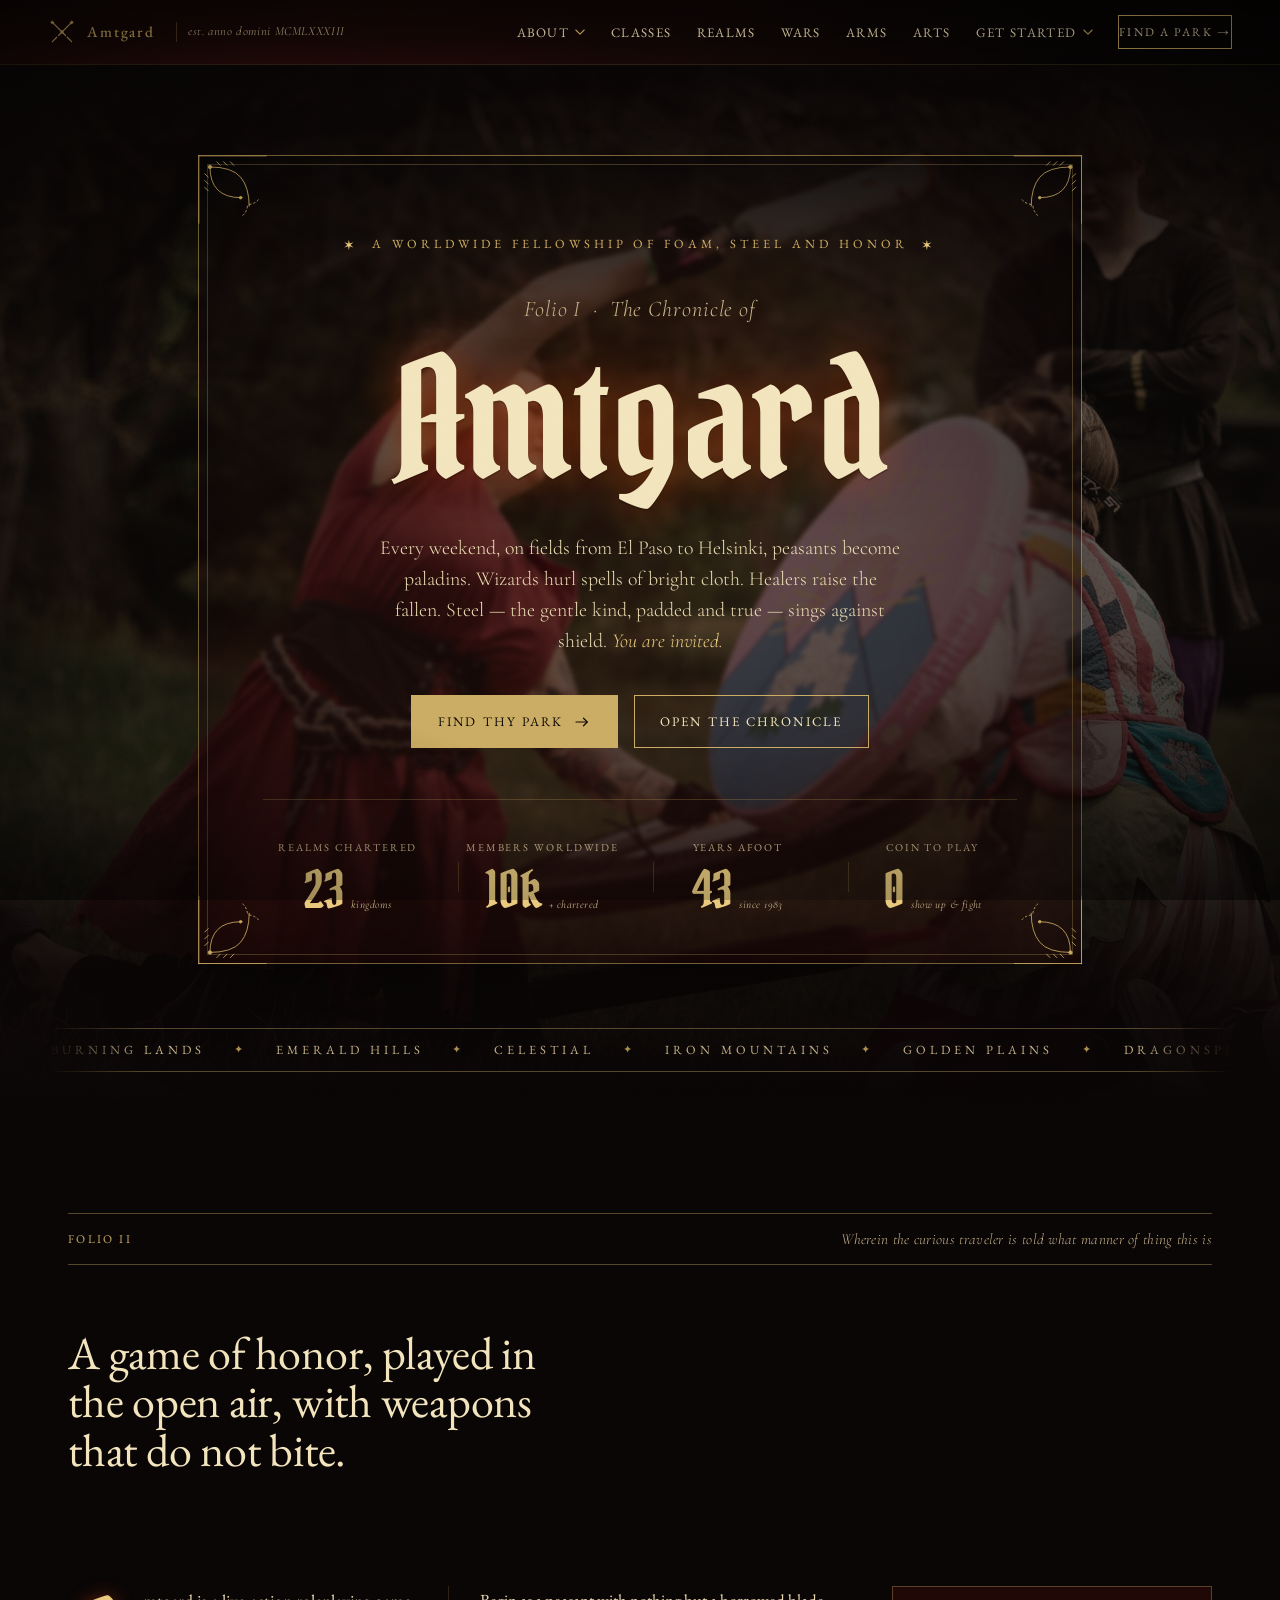
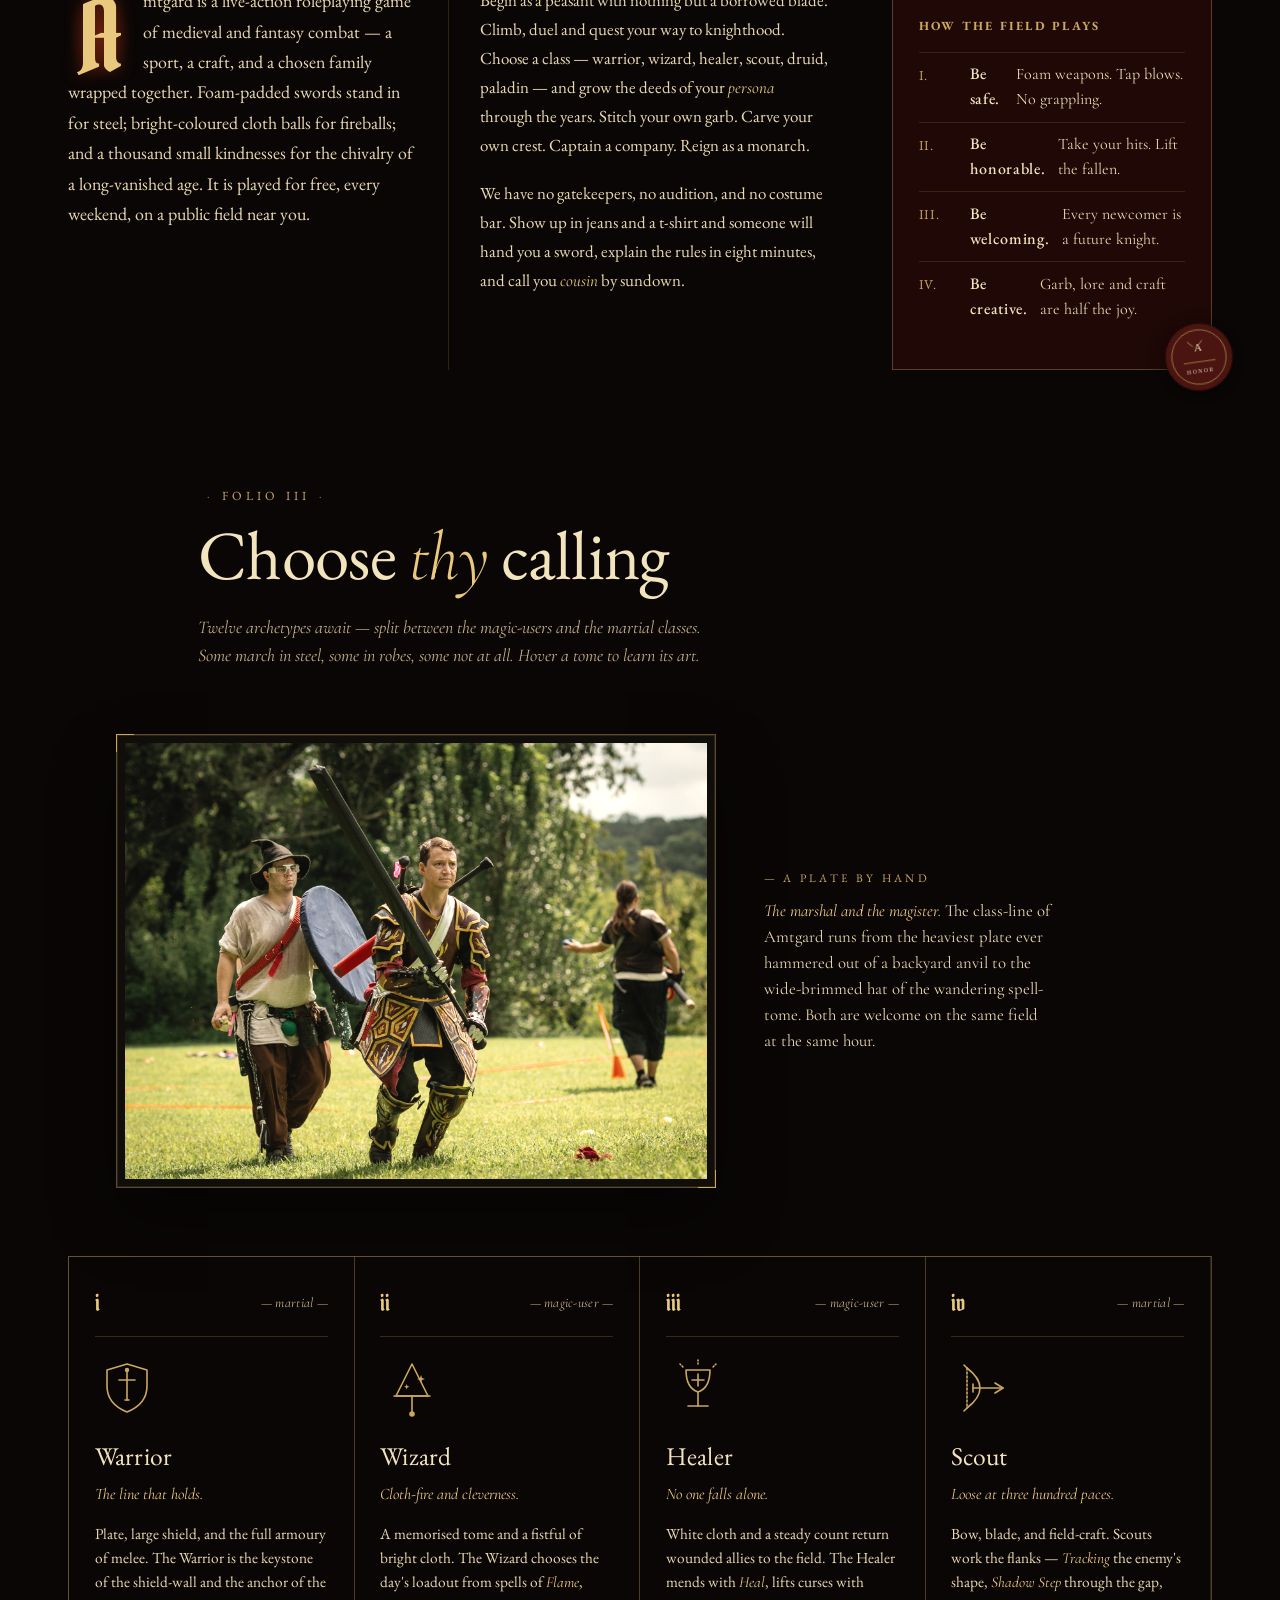
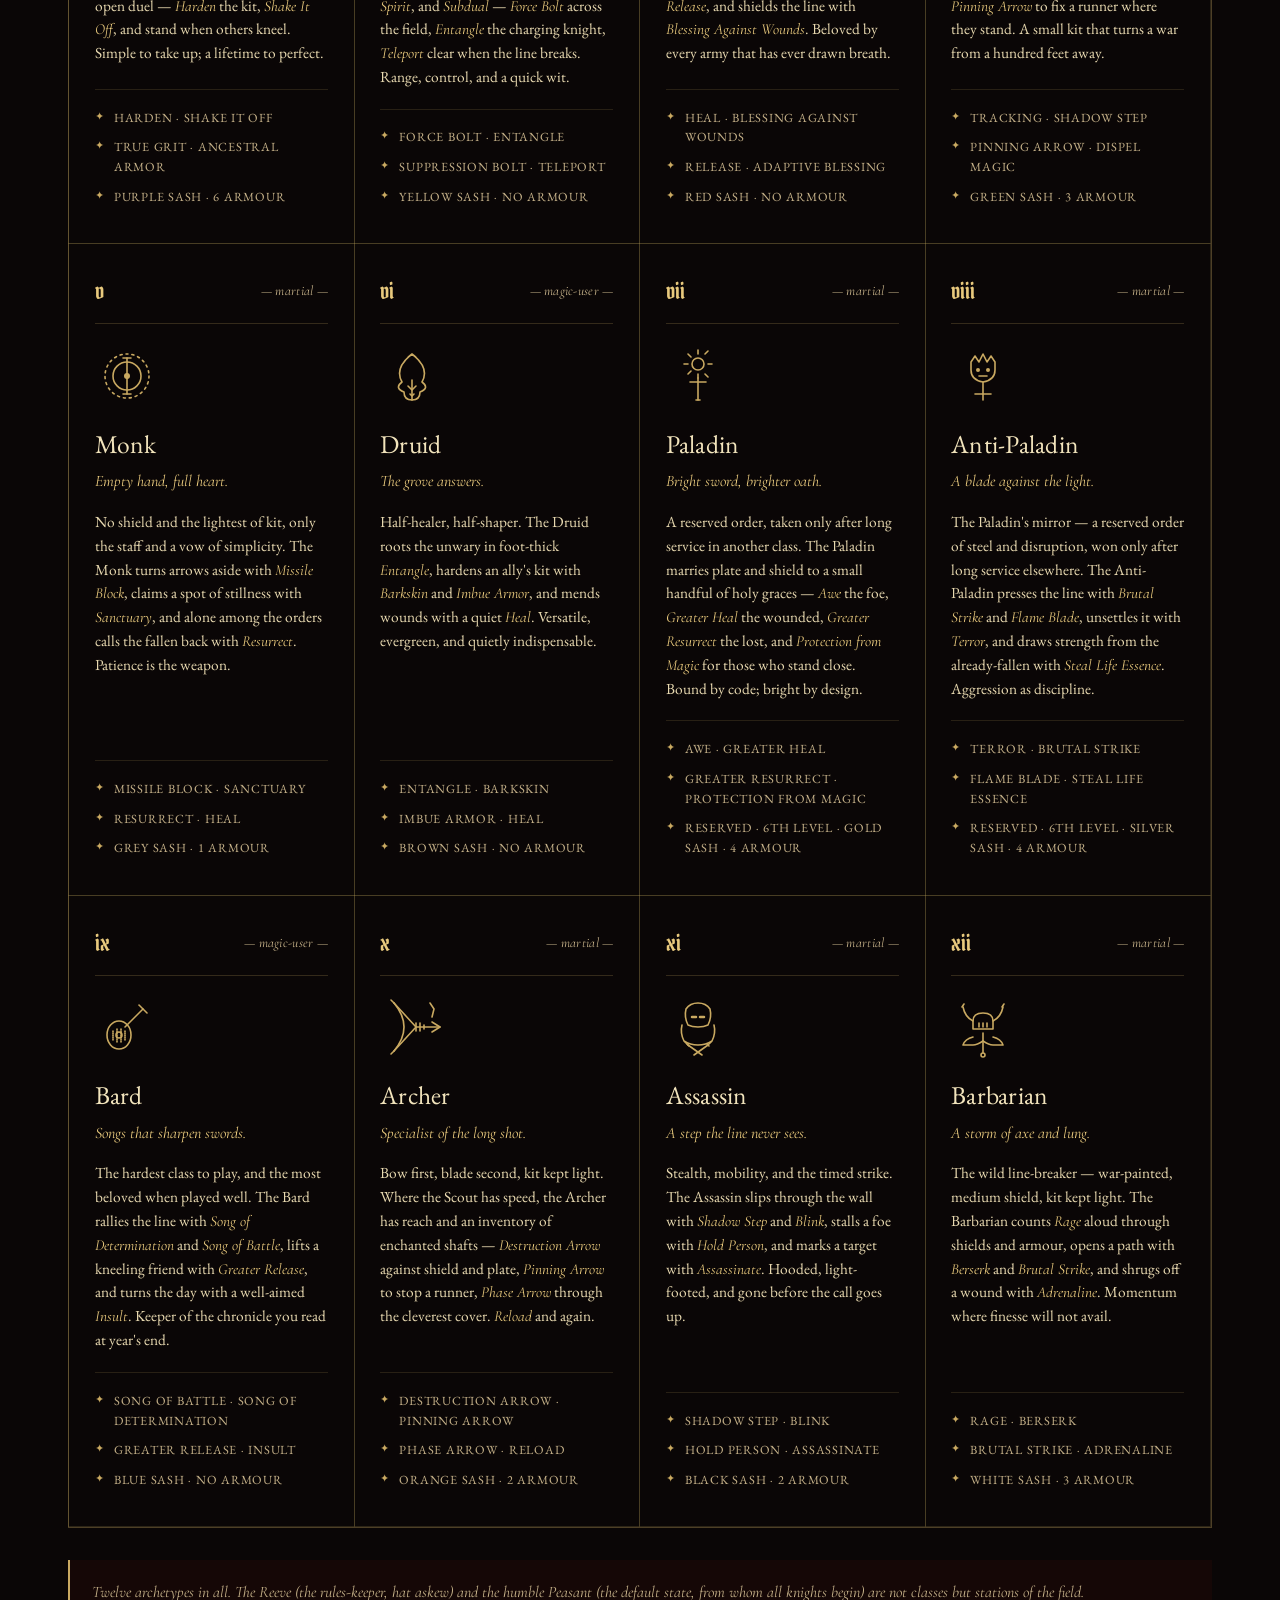
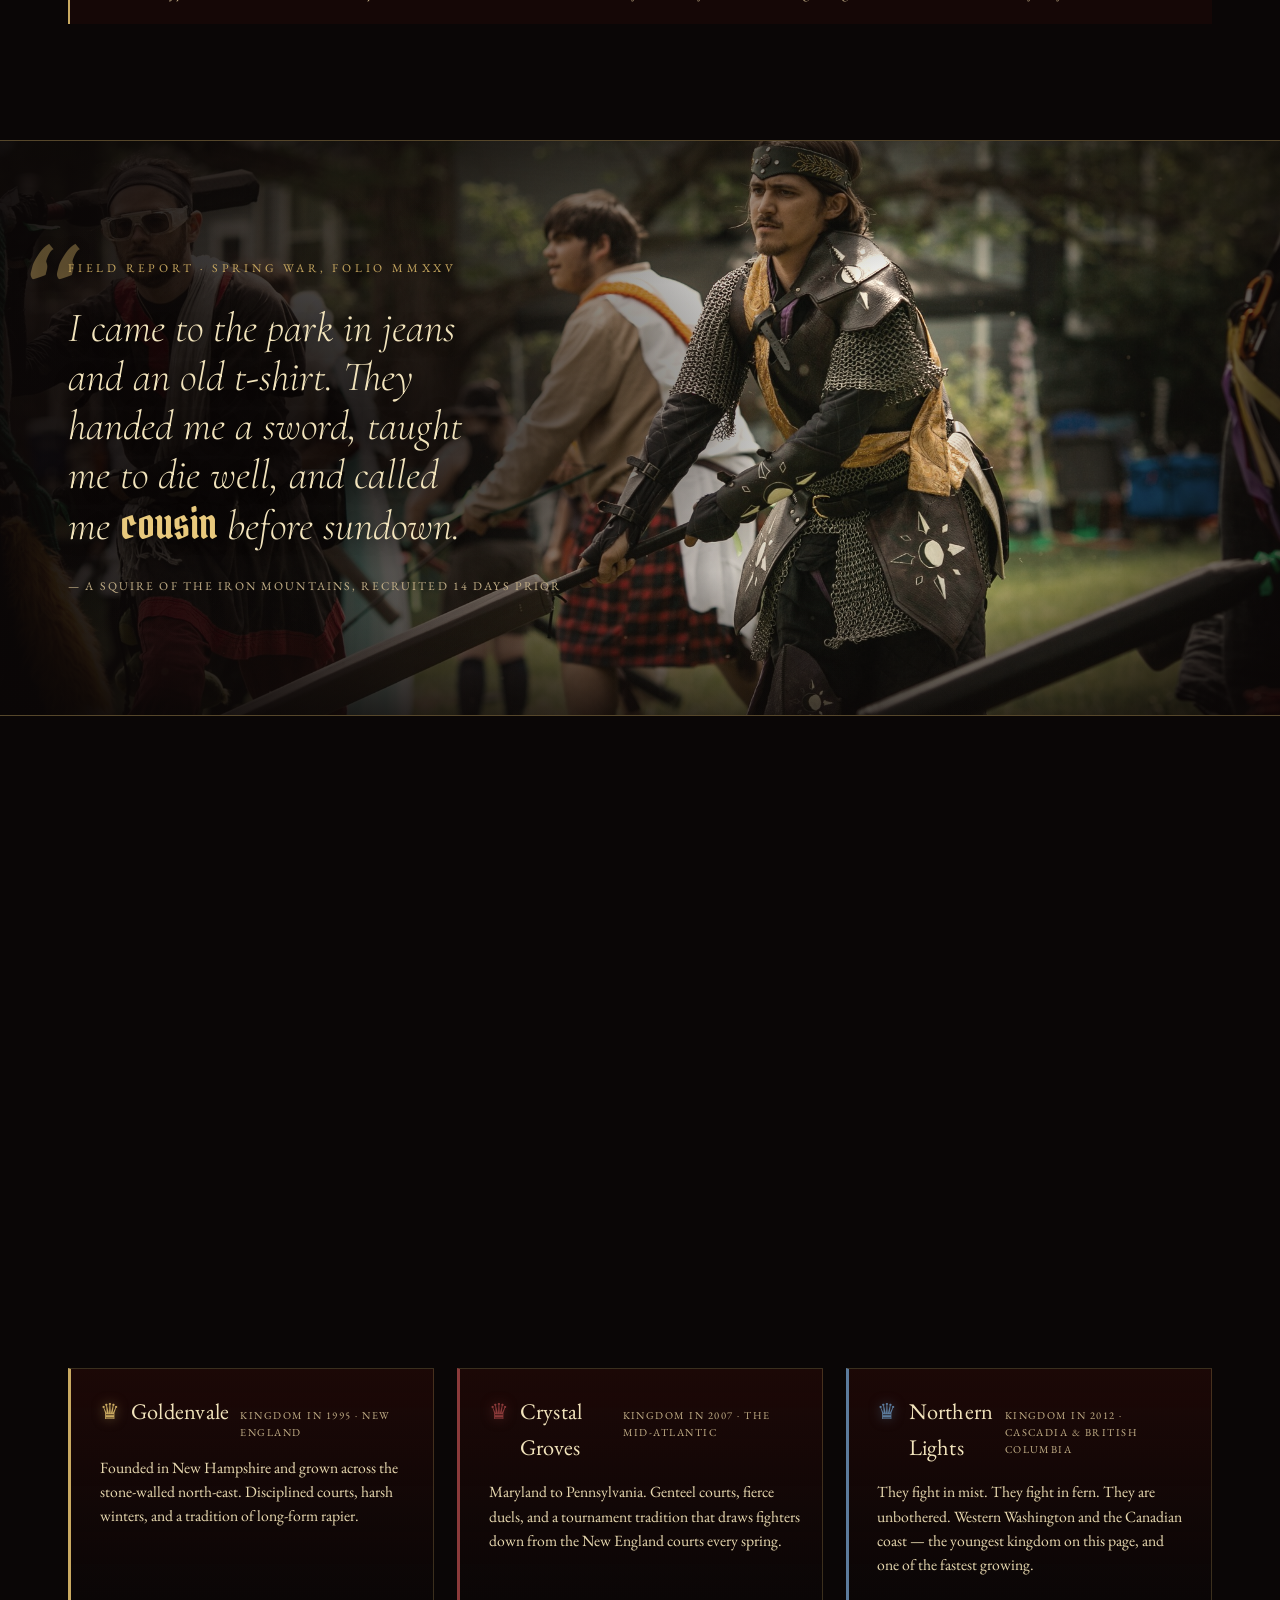
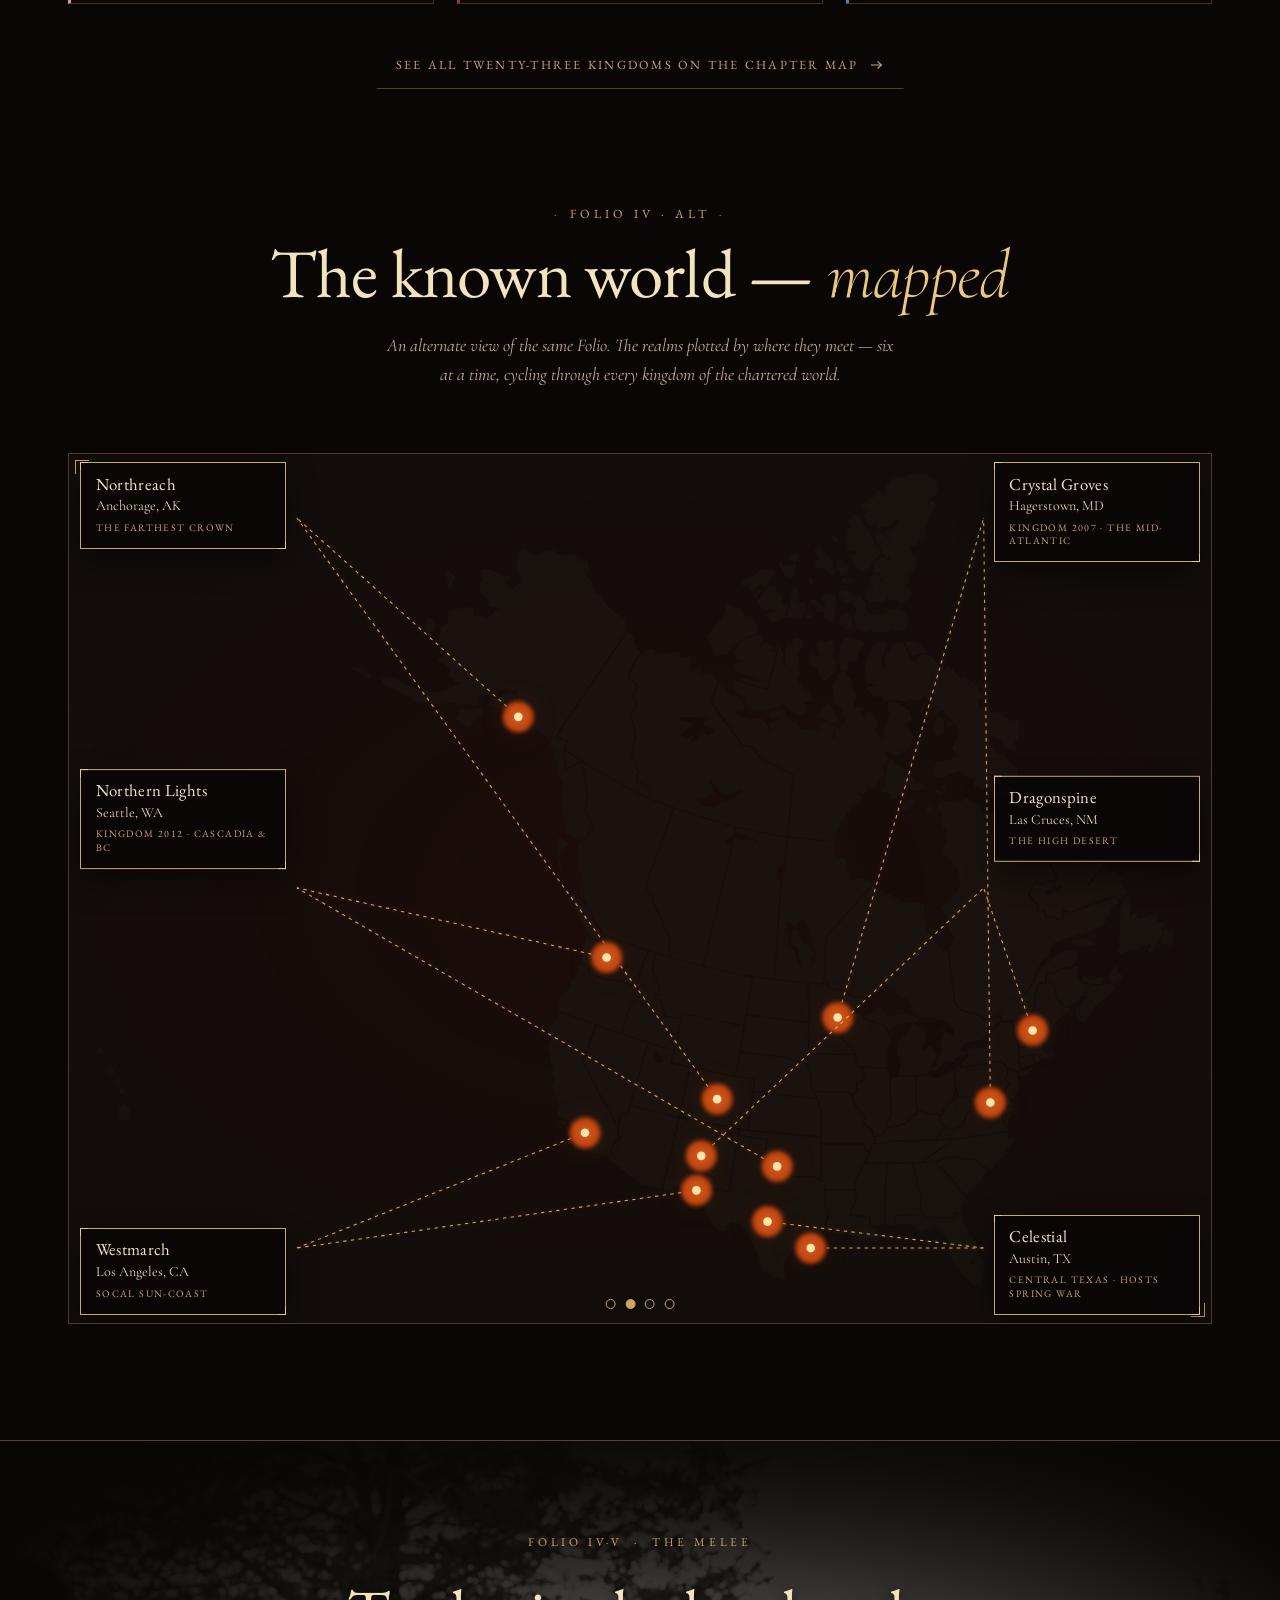
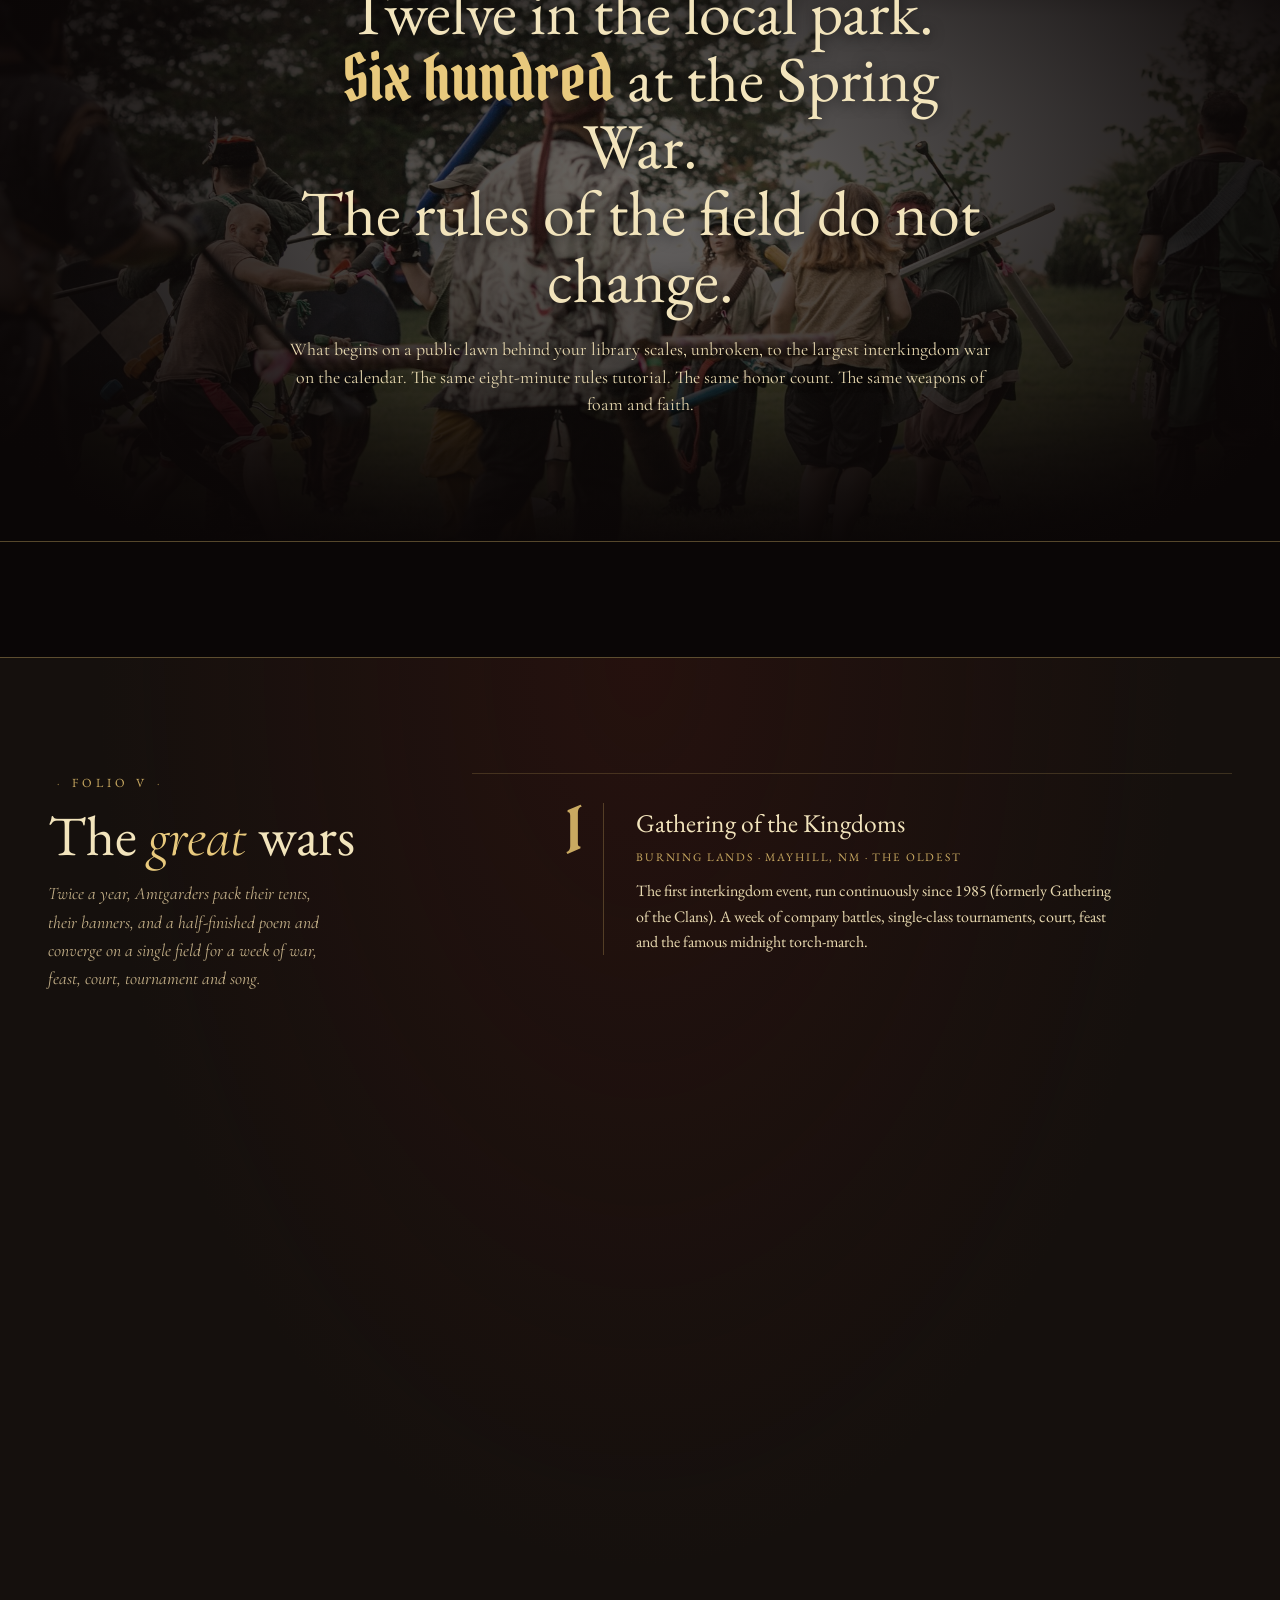
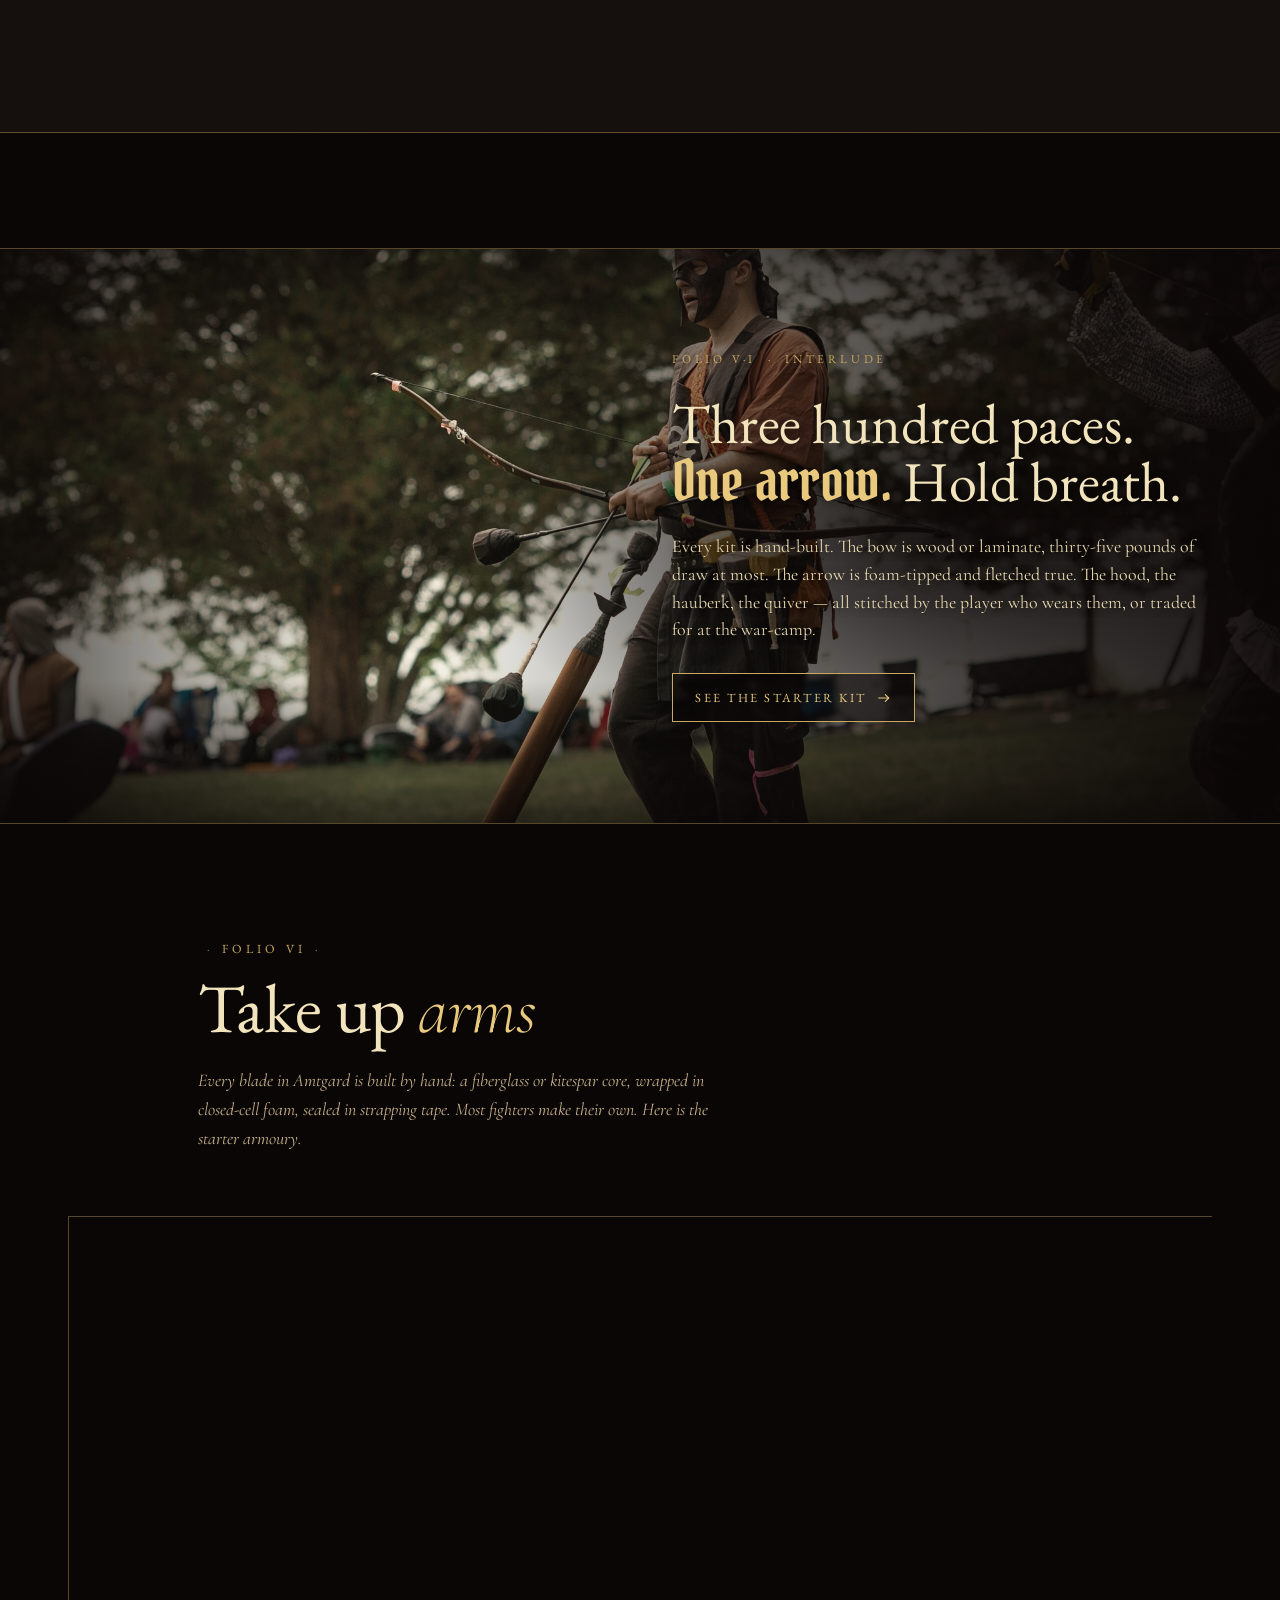
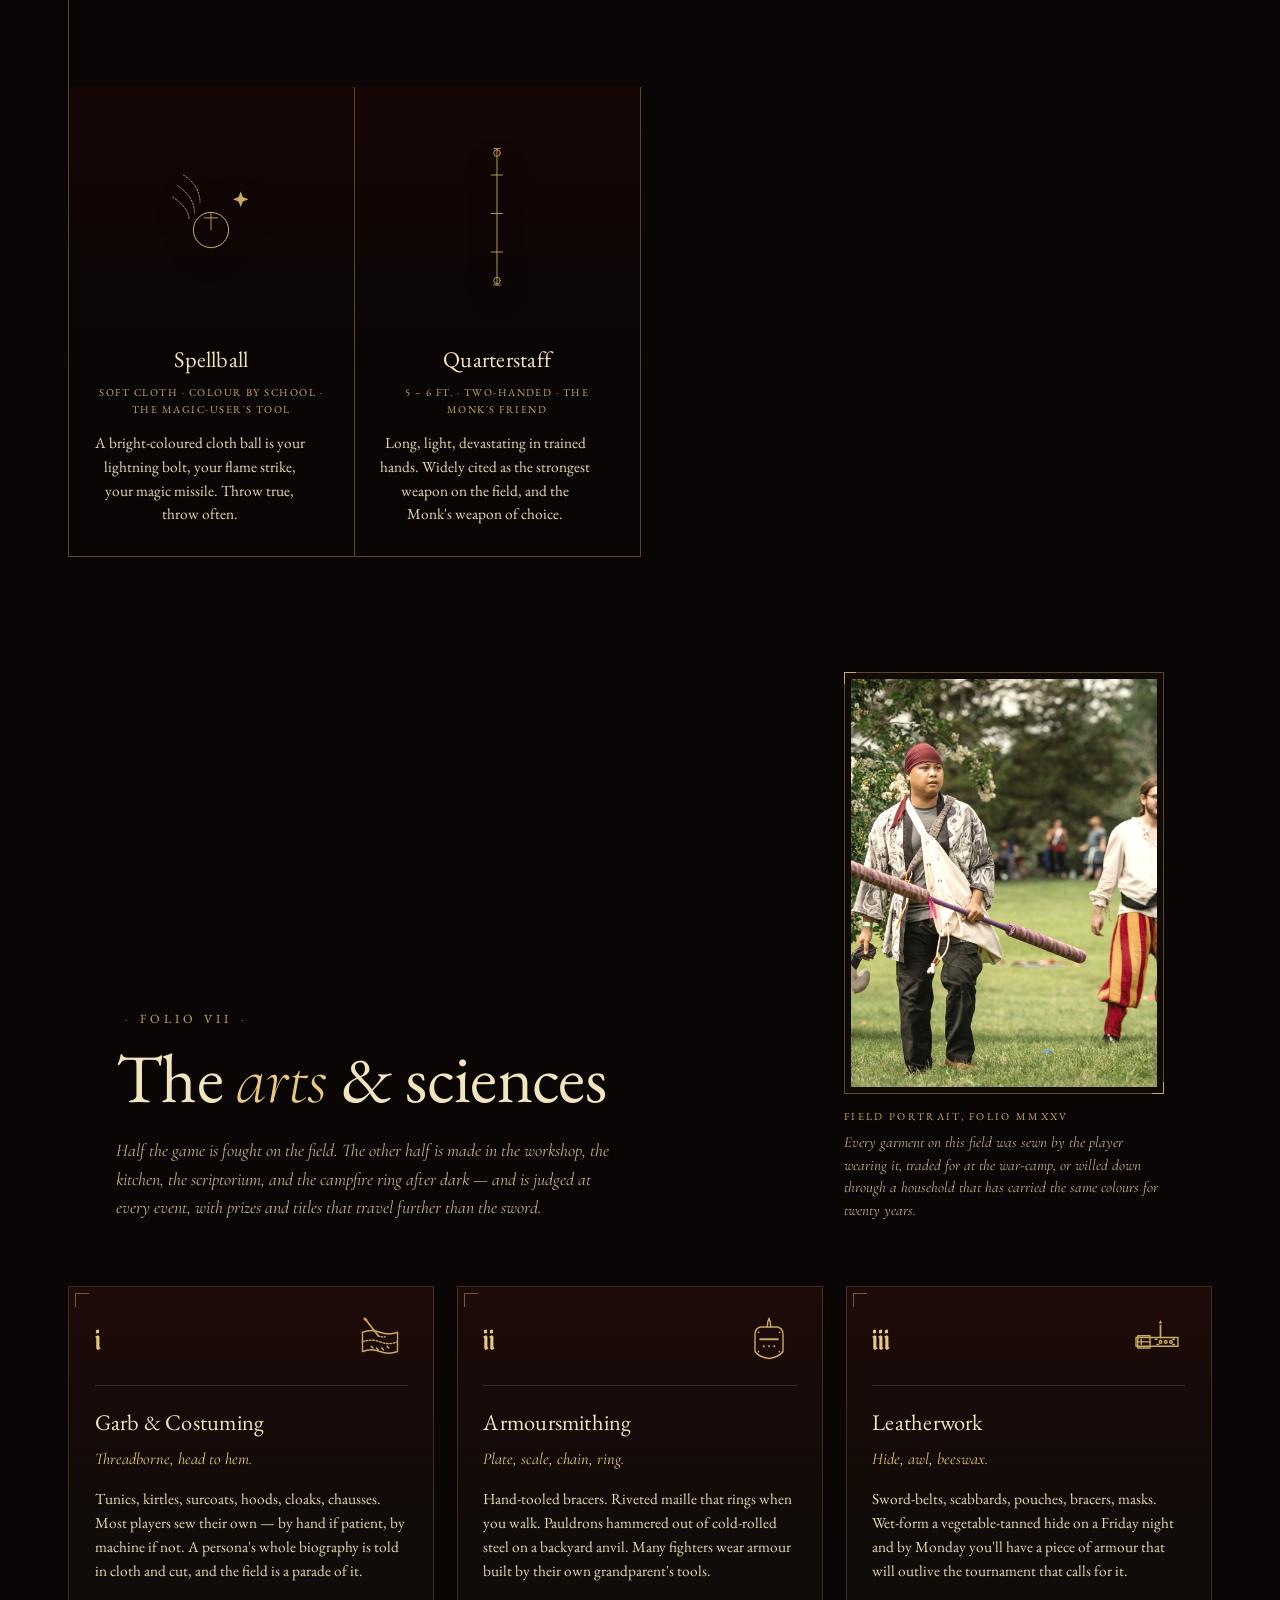
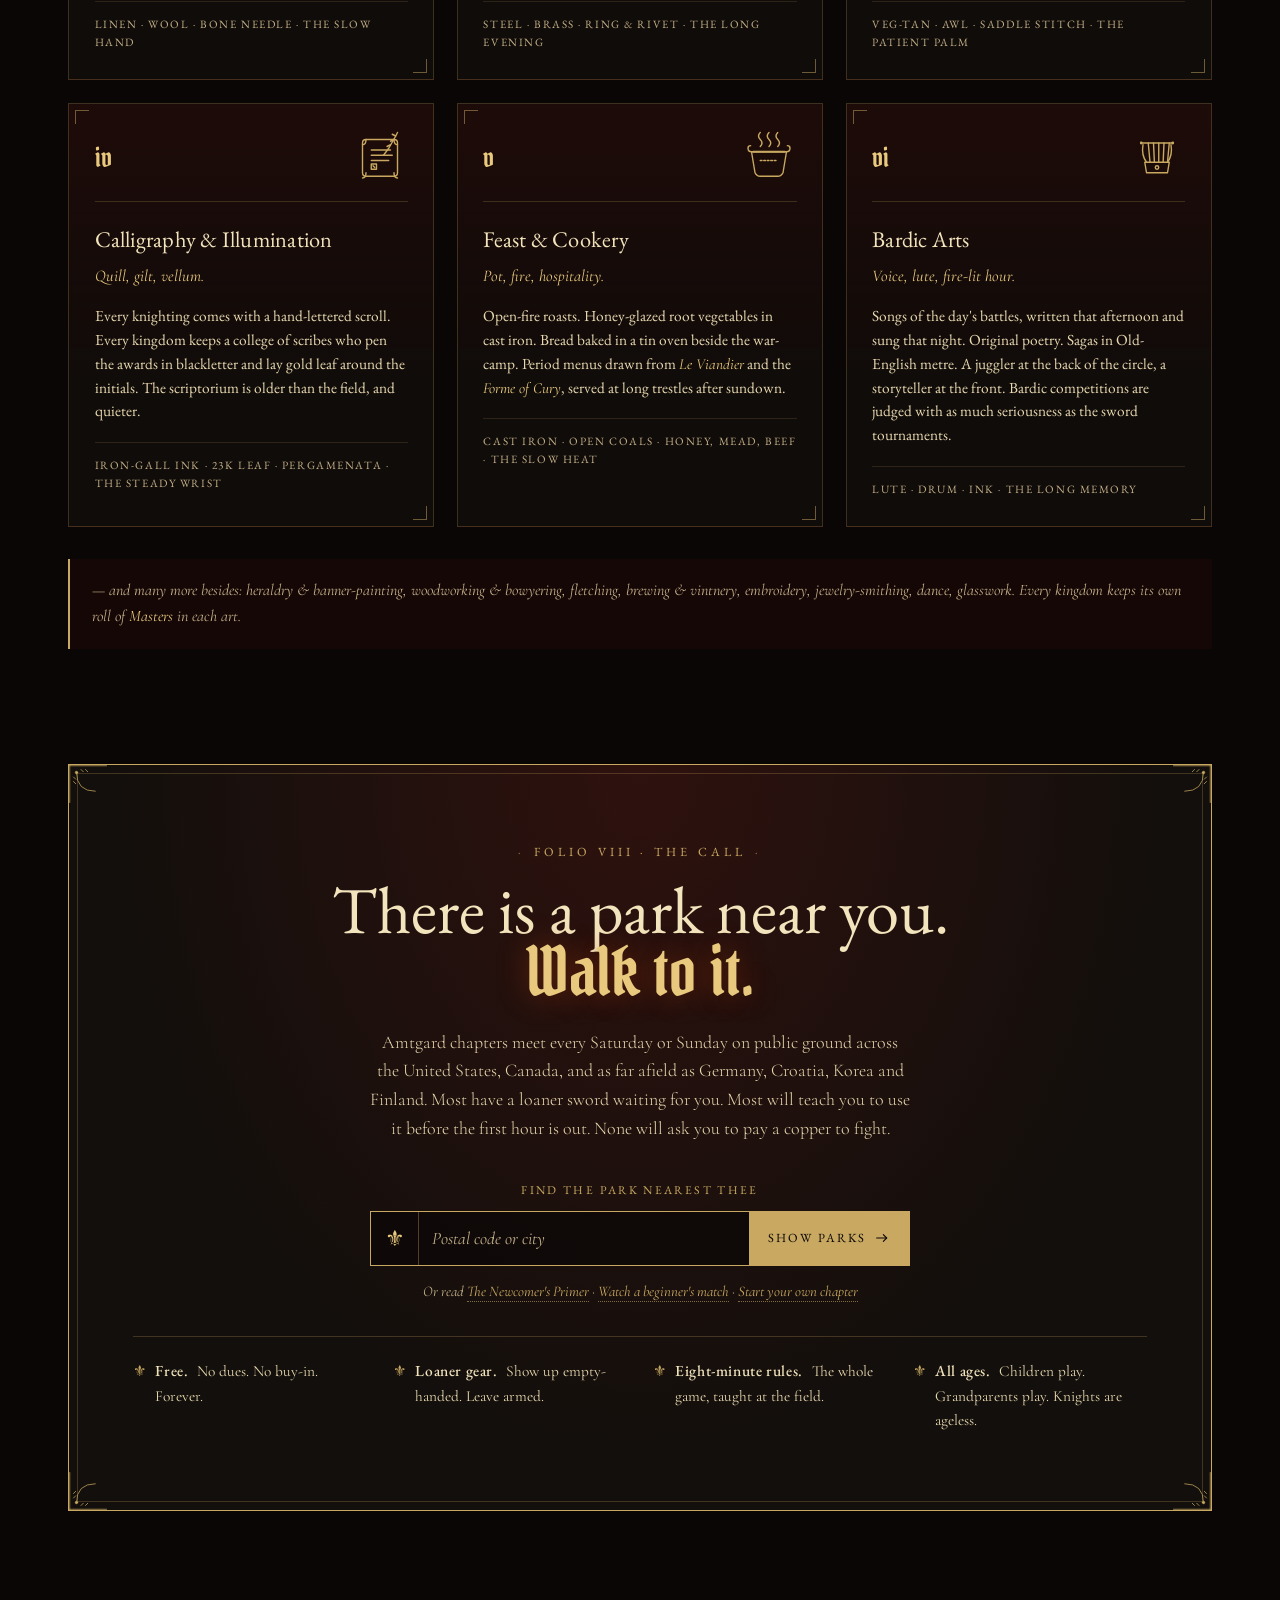
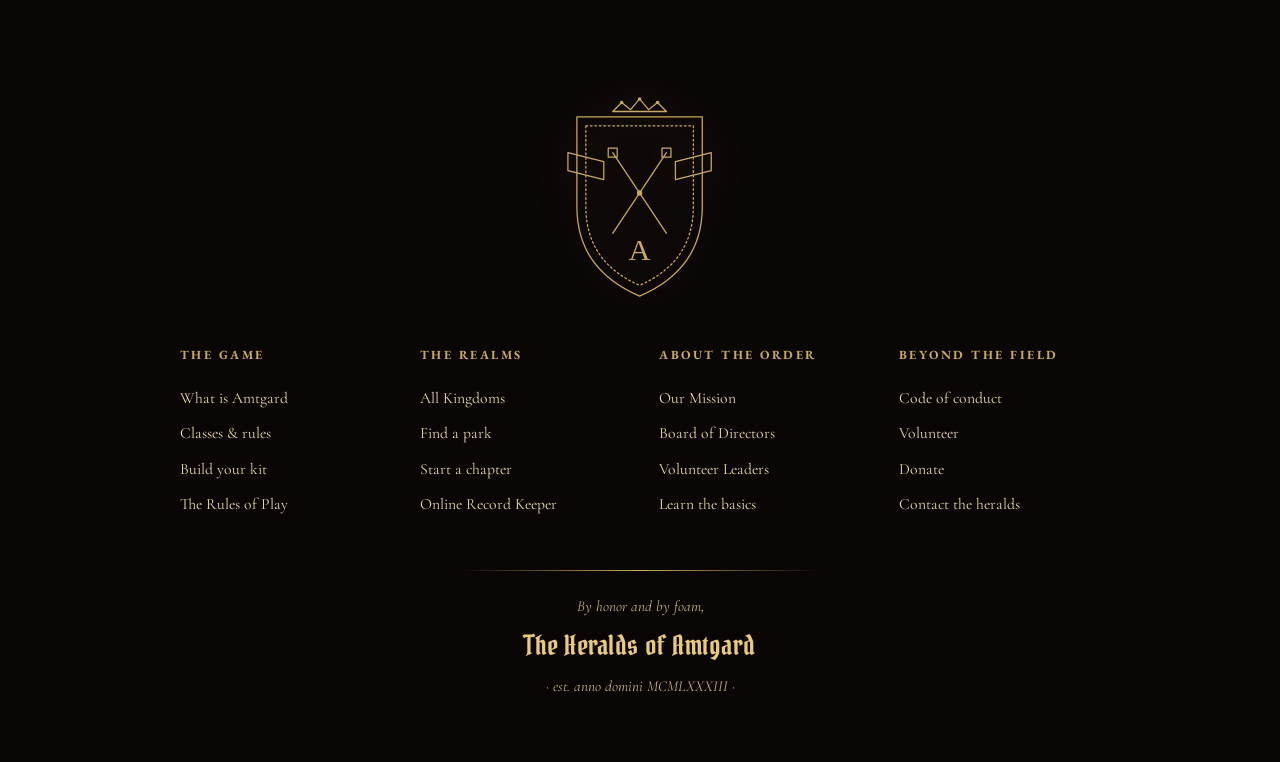
==== index.html @ c03f16d3 "Initial commit: Project Front Door — Amtgard chronicle redesign A static HTML/CSS/JS redesign concep" ====
<!doctype html>
<html lang="en">
  <head>
    <meta charset="utf-8" />
    <meta name="viewport" content="width=device-width, initial-scale=1" />
    <title>Amtgard — The Chronicle of the Realms</title>
    <meta
      name="description"
      content="Amtgard is a worldwide fellowship of fighters, mages, healers and craftsfolk who gather every weekend to wage foam-and-honor war upon open fields. The chronicle awaits — take up your blade."
    />
    <link rel="preconnect" href="https://fonts.googleapis.com" />
    <link rel="preconnect" href="https://fonts.gstatic.com" crossorigin />
    <link
      href="https://fonts.googleapis.com/css2?family=EB+Garamond:ital,wght@0,400;0,500;0,600;0,700;0,800;1,400;1,500;1,600&family=IM+Fell+English+SC&family=IM+Fell+English:ital@0;1&family=Pirata+One&family=Cormorant+Garamond:ital,wght@0,300;0,500;1,300;1,500&family=JetBrains+Mono:wght@400;500&display=swap"
      rel="stylesheet"
    />
    <link rel="stylesheet" href="styles.css" />
  </head>
  <body>
    <!-- ░░░ GRAIN + VIGNETTE OVERLAYS ░░░ -->
    <div class="grain" aria-hidden="true"></div>
    <div class="vignette" aria-hidden="true"></div>

    <!-- ░░░ TORCH CURSOR ░░░ -->
    <div class="torch" aria-hidden="true"></div>

    <!-- ░░░ TOP RIBBON ░░░ -->
    <header class="ribbon">
      <div class="ribbon__mark">
        <svg viewBox="0 0 32 32" aria-hidden="true">
          <use href="#sigil-cross-swords" />
        </svg>
        <span>Amtgard</span>
        <em>est. anno domini MCMLXXXIII</em>
      </div>
      <nav class="ribbon__nav" aria-label="Primary">
        <div class="ribbon__menu" data-dropdown>
          <button class="ribbon__menu-trigger" type="button" aria-haspopup="true" aria-expanded="false">
            About
            <svg class="ribbon__caret" viewBox="0 0 12 8" aria-hidden="true"><path d="M1 1 L6 6 L11 1" stroke="currentColor" stroke-width="1.4" fill="none" stroke-linecap="round" stroke-linejoin="round"/></svg>
          </button>
          <ul class="ribbon__menu-panel" role="menu">
            <li role="none"><a href="mission.html" role="menuitem">Our Mission</a></li>
            <li role="none"><a href="board.html" role="menuitem">Board of Directors</a></li>
            <li role="none"><a href="volunteers.html" role="menuitem">Volunteer Leaders</a></li>
          </ul>
        </div>
        <a href="#classes">Classes</a>
        <a href="#realms">Realms</a>
        <a href="#wars">Wars</a>
        <a href="#arms">Arms</a>
        <a href="#crafts">Arts</a>
        <div class="ribbon__menu" data-dropdown>
          <button class="ribbon__menu-trigger" type="button" aria-haspopup="true" aria-expanded="false">
            Get Started
            <svg class="ribbon__caret" viewBox="0 0 12 8" aria-hidden="true"><path d="M1 1 L6 6 L11 1" stroke="currentColor" stroke-width="1.4" fill="none" stroke-linecap="round" stroke-linejoin="round"/></svg>
          </button>
          <ul class="ribbon__menu-panel" role="menu">
            <li role="none"><a href="learn.html" role="menuitem">Learn the Basics</a></li>
            <li role="none"><a href="start.html" role="menuitem">Start a Chapter</a></li>
            <li role="none"><a href="https://ork.amtgard.com/orkui/index.php?Route=Atlas" target="_blank" rel="noopener noreferrer" role="menuitem">Find a Chapter <span aria-hidden="true">↗</span></a></li>
          </ul>
        </div>
        <a href="#join" class="ribbon__cta">Find a Park →</a>
      </nav>
    </header>

    <!-- ░░░ HERO ░░░ -->
    <section class="hero" id="top">
      <div class="hero__photo" aria-hidden="true">
        <img src="img/duel.jpg" alt="" />
        <div class="hero__photo-shroud"></div>
      </div>
      <div class="hero__frame">
        <div class="hero__corner hero__corner--tl" aria-hidden="true">
          <svg viewBox="0 0 120 120"><use href="#corner-flourish" /></svg>
        </div>
        <div class="hero__corner hero__corner--tr" aria-hidden="true">
          <svg viewBox="0 0 120 120"><use href="#corner-flourish" /></svg>
        </div>
        <div class="hero__corner hero__corner--bl" aria-hidden="true">
          <svg viewBox="0 0 120 120"><use href="#corner-flourish" /></svg>
        </div>
        <div class="hero__corner hero__corner--br" aria-hidden="true">
          <svg viewBox="0 0 120 120"><use href="#corner-flourish" /></svg>
        </div>

        <p class="hero__eyebrow">
          <span class="hero__star">✶</span>
          A worldwide fellowship of foam, steel and honor
          <span class="hero__star">✶</span>
        </p>

        <h1 class="hero__title">
          <span class="hero__title-line hero__title-line--small">Folio I &nbsp;·&nbsp; The Chronicle of</span>
          <span class="hero__title-line hero__title-line--big">Amtgard</span>
        </h1>

        <p class="hero__lede">
          Every weekend, on fields from El Paso to Helsinki, peasants
          become paladins. Wizards hurl spells of bright cloth. Healers
          raise the fallen. Steel — the gentle kind, padded and true —
          sings against shield. <em>You are invited.</em>
        </p>

        <div class="hero__cta">
          <a href="#join" class="btn btn--primary">
            <span>Find Thy Park</span>
            <svg viewBox="0 0 24 24" aria-hidden="true"><use href="#sigil-arrow" /></svg>
          </a>
          <a href="#chronicle" class="btn btn--ghost">
            <span>Open the Chronicle</span>
          </a>
        </div>

        <dl class="hero__stats">
          <div>
            <dt>Realms chartered</dt>
            <dd><span class="num">23</span><sup>kingdoms</sup></dd>
          </div>
          <div>
            <dt>Members worldwide</dt>
            <dd><span class="num">10k</span><sup>+ chartered</sup></dd>
          </div>
          <div>
            <dt>Years afoot</dt>
            <dd><span class="num">43</span><sup>since 1983</sup></dd>
          </div>
          <div>
            <dt>Coin to play</dt>
            <dd><span class="num">0</span><sup>show up &amp; fight</sup></dd>
          </div>
        </dl>
      </div>

      <!-- marching banners — all 23 kingdoms, cycled forever -->
      <div class="hero__march" aria-hidden="true">
        <div class="hero__march-track">
          <span>Burning Lands</span><i>✦</i>
          <span>Emerald Hills</span><i>✦</i>
          <span>Celestial</span><i>✦</i>
          <span>Iron Mountains</span><i>✦</i>
          <span>Golden Plains</span><i>✦</i>
          <span>Dragonspine</span><i>✦</i>
          <span>Wetlands</span><i>✦</i>
          <span>Goldenvale</span><i>✦</i>
          <span>Neverwinter</span><i>✦</i>
          <span>Rising Winds</span><i>✦</i>
          <span>Black Spire</span><i>✦</i>
          <span>Crystal Groves</span><i>✦</i>
          <span>Desert Winds</span><i>✦</i>
          <span>Tal Dagore</span><i>✦</i>
          <span>Northern Lights</span><i>✦</i>
          <span>Northreach</span><i>✦</i>
          <span>Rivermoor</span><i>✦</i>
          <span>Polaris</span><i>✦</i>
          <span>Westmarch</span><i>✦</i>
          <span>Viridian Outlands</span><i>✦</i>
          <span>Winters Edge</span><i>✦</i>
          <span>Nine Blades</span><i>✦</i>
          <span>13 Roads</span><i>✦</i>
          <!-- duplicate set so the loop seams invisibly -->
          <span aria-hidden="true">Burning Lands</span><i aria-hidden="true">✦</i>
          <span aria-hidden="true">Emerald Hills</span><i aria-hidden="true">✦</i>
          <span aria-hidden="true">Celestial</span><i aria-hidden="true">✦</i>
          <span aria-hidden="true">Iron Mountains</span><i aria-hidden="true">✦</i>
          <span aria-hidden="true">Golden Plains</span><i aria-hidden="true">✦</i>
          <span aria-hidden="true">Dragonspine</span><i aria-hidden="true">✦</i>
          <span aria-hidden="true">Wetlands</span><i aria-hidden="true">✦</i>
          <span aria-hidden="true">Goldenvale</span><i aria-hidden="true">✦</i>
          <span aria-hidden="true">Neverwinter</span><i aria-hidden="true">✦</i>
          <span aria-hidden="true">Rising Winds</span><i aria-hidden="true">✦</i>
          <span aria-hidden="true">Black Spire</span><i aria-hidden="true">✦</i>
          <span aria-hidden="true">Crystal Groves</span><i aria-hidden="true">✦</i>
          <span aria-hidden="true">Desert Winds</span><i aria-hidden="true">✦</i>
          <span aria-hidden="true">Tal Dagore</span><i aria-hidden="true">✦</i>
          <span aria-hidden="true">Northern Lights</span><i aria-hidden="true">✦</i>
          <span aria-hidden="true">Northreach</span><i aria-hidden="true">✦</i>
          <span aria-hidden="true">Rivermoor</span><i aria-hidden="true">✦</i>
          <span aria-hidden="true">Polaris</span><i aria-hidden="true">✦</i>
          <span aria-hidden="true">Westmarch</span><i aria-hidden="true">✦</i>
          <span aria-hidden="true">Viridian Outlands</span><i aria-hidden="true">✦</i>
          <span aria-hidden="true">Winters Edge</span><i aria-hidden="true">✦</i>
          <span aria-hidden="true">Nine Blades</span><i aria-hidden="true">✦</i>
          <span aria-hidden="true">13 Roads</span><i aria-hidden="true">✦</i>
        </div>
      </div>
    </section>

    <!-- ░░░ CHRONICLE / WHAT IS AMTGARD ░░░ -->
    <section class="chronicle" id="chronicle">
      <div class="chronicle__rule">
        <span>Folio II</span>
        <em>Wherein the curious traveler is told what manner of thing this is</em>
      </div>

      <div class="chronicle__body">
        <h2 class="chronicle__heading">
          A game of honor, played in the open air, with weapons that do not bite.
        </h2>

        <div class="chronicle__columns">
          <p class="chronicle__lead">
            <span class="dropcap">A</span>mtgard is a live-action roleplaying
            game of medieval and fantasy combat — a sport, a craft, and a
            chosen family wrapped together. Foam-padded swords stand in for
            steel; bright-coloured cloth balls for fireballs; and a thousand
            small kindnesses for the chivalry of a long-vanished age. It is
            played for free, every weekend, on a public field near you.
          </p>

          <p>
            Begin as a peasant with nothing but a borrowed blade. Climb,
            duel and quest your way to knighthood. Choose a class — warrior,
            wizard, healer, scout, druid, paladin — and grow the deeds of
            your <em>persona</em> through the years. Stitch your own garb.
            Carve your own crest. Captain a company. Reign as a monarch.
          </p>

          <p>
            We have no gatekeepers, no audition, and no costume bar. Show up
            in jeans and a t-shirt and someone will hand you a sword,
            explain the rules in eight minutes, and call you <em>cousin</em>
            by sundown.
          </p>
        </div>

        <aside class="chronicle__aside">
          <h3>How the field plays</h3>
          <ol>
            <li><b>Be safe.</b> Foam weapons. Tap blows. No grappling.</li>
            <li><b>Be honorable.</b> Take your hits. Lift the fallen.</li>
            <li><b>Be welcoming.</b> Every newcomer is a future knight.</li>
            <li><b>Be creative.</b> Garb, lore and craft are half the joy.</li>
          </ol>
          <div class="chronicle__seal" aria-hidden="true">
            <svg viewBox="0 0 100 100"><use href="#sigil-seal" /></svg>
          </div>
        </aside>
      </div>
    </section>

    <!-- ░░░ CLASSES ░░░ -->
    <section class="classes" id="classes">
      <div class="section__title">
        <p class="section__folio">Folio III</p>
        <h2>Choose <em>thy</em> calling</h2>
        <p class="section__sub">
          Twelve archetypes await — split between the magic-users and
          the martial classes. Some march in steel, some in robes, some
          not at all. Hover a tome to learn its art.
        </p>
      </div>

      <!-- Editorial spread image opening the folio -->
      <figure class="classes__feature">
        <div class="classes__feature-frame">
          <img src="img/heroes.jpg" alt="An armoured Amtgard fighter in custom dragon-scale plate walks the field next to a player in a witch-hat and goggles — a knight and a wizard side by side." />
        </div>
        <figcaption>
          <span class="classes__feature-mark">— a plate by hand</span>
          <p>
            <em>The marshal and the magister.</em> The class-line of
            Amtgard runs from the heaviest plate ever hammered out of a
            backyard anvil to the wide-brimmed hat of the wandering
            spell-tome. Both are welcome on the same field at the same
            hour.
          </p>
        </figcaption>
      </figure>

      <div class="class-grid">
        <!-- WARRIOR -->
        <article class="class-card" data-tone="purple">
          <div class="class-card__band">
            <span class="class-card__no">i</span>
            <span class="class-card__hp">— martial —</span>
          </div>
          <div class="class-card__sigil">
            <svg viewBox="0 0 64 64"><use href="#class-warrior" /></svg>
          </div>
          <h3>Warrior</h3>
          <p class="class-card__tag">The line that holds.</p>
          <p class="class-card__body">
            Plate, large shield, and the full armoury of melee. The
            Warrior is the keystone of the shield-wall and the
            anchor of the open duel — <em>Harden</em> the kit,
            <em>Shake It Off</em>, and stand when others kneel.
            Simple to take up; a lifetime to perfect.
          </p>
          <ul class="class-card__abilities">
            <li>Harden · Shake It Off</li>
            <li>True Grit · Ancestral Armor</li>
            <li>Purple sash · 6 armour</li>
          </ul>
        </article>

        <!-- WIZARD -->
        <article class="class-card" data-tone="yellow">
          <div class="class-card__band">
            <span class="class-card__no">ii</span>
            <span class="class-card__hp">— magic-user —</span>
          </div>
          <div class="class-card__sigil">
            <svg viewBox="0 0 64 64"><use href="#class-wizard" /></svg>
          </div>
          <h3>Wizard</h3>
          <p class="class-card__tag">Cloth-fire and cleverness.</p>
          <p class="class-card__body">
            A memorised tome and a fistful of bright cloth. The
            Wizard chooses the day's loadout from spells of
            <em>Flame</em>, <em>Spirit</em>, and <em>Subdual</em> —
            <em>Force Bolt</em> across the field, <em>Entangle</em>
            the charging knight, <em>Teleport</em> clear when the
            line breaks. Range, control, and a quick wit.
          </p>
          <ul class="class-card__abilities">
            <li>Force Bolt · Entangle</li>
            <li>Suppression Bolt · Teleport</li>
            <li>Yellow sash · no armour</li>
          </ul>
        </article>

        <!-- HEALER -->
        <article class="class-card" data-tone="red">
          <div class="class-card__band">
            <span class="class-card__no">iii</span>
            <span class="class-card__hp">— magic-user —</span>
          </div>
          <div class="class-card__sigil">
            <svg viewBox="0 0 64 64"><use href="#class-healer" /></svg>
          </div>
          <h3>Healer</h3>
          <p class="class-card__tag">No one falls alone.</p>
          <p class="class-card__body">
            White cloth and a steady count return wounded allies to
            the field. The Healer mends with <em>Heal</em>, lifts
            curses with <em>Release</em>, and shields the line with
            <em>Blessing Against Wounds</em>. Beloved by every army
            that has ever drawn breath.
          </p>
          <ul class="class-card__abilities">
            <li>Heal · Blessing Against Wounds</li>
            <li>Release · Adaptive Blessing</li>
            <li>Red sash · no armour</li>
          </ul>
        </article>

        <!-- SCOUT -->
        <article class="class-card" data-tone="green">
          <div class="class-card__band">
            <span class="class-card__no">iv</span>
            <span class="class-card__hp">— martial —</span>
          </div>
          <div class="class-card__sigil">
            <svg viewBox="0 0 64 64"><use href="#class-scout" /></svg>
          </div>
          <h3>Scout</h3>
          <p class="class-card__tag">Loose at three hundred paces.</p>
          <p class="class-card__body">
            Bow, blade, and field-craft. Scouts work the flanks —
            <em>Tracking</em> the enemy's shape, <em>Shadow Step</em>
            through the gap, <em>Pinning Arrow</em> to fix a runner
            where they stand. A small kit that turns a war from a
            hundred feet away.
          </p>
          <ul class="class-card__abilities">
            <li>Tracking · Shadow Step</li>
            <li>Pinning Arrow · Dispel Magic</li>
            <li>Green sash · 3 armour</li>
          </ul>
        </article>

        <!-- MONK -->
        <article class="class-card" data-tone="grey">
          <div class="class-card__band">
            <span class="class-card__no">v</span>
            <span class="class-card__hp">— martial —</span>
          </div>
          <div class="class-card__sigil">
            <svg viewBox="0 0 64 64"><use href="#class-monk" /></svg>
          </div>
          <h3>Monk</h3>
          <p class="class-card__tag">Empty hand, full heart.</p>
          <p class="class-card__body">
            No shield and the lightest of kit, only the staff and a
            vow of simplicity. The Monk turns arrows aside with
            <em>Missile Block</em>, claims a spot of stillness with
            <em>Sanctuary</em>, and alone among the orders calls the
            fallen back with <em>Resurrect</em>. Patience is the
            weapon.
          </p>
          <ul class="class-card__abilities">
            <li>Missile Block · Sanctuary</li>
            <li>Resurrect · Heal</li>
            <li>Grey sash · 1 armour</li>
          </ul>
        </article>

        <!-- DRUID -->
        <article class="class-card" data-tone="brown">
          <div class="class-card__band">
            <span class="class-card__no">vi</span>
            <span class="class-card__hp">— magic-user —</span>
          </div>
          <div class="class-card__sigil">
            <svg viewBox="0 0 64 64"><use href="#class-druid" /></svg>
          </div>
          <h3>Druid</h3>
          <p class="class-card__tag">The grove answers.</p>
          <p class="class-card__body">
            Half-healer, half-shaper. The Druid roots the unwary in
            foot-thick <em>Entangle</em>, hardens an ally's kit
            with <em>Barkskin</em> and <em>Imbue Armor</em>, and
            mends wounds with a quiet <em>Heal</em>. Versatile,
            evergreen, and quietly indispensable.
          </p>
          <ul class="class-card__abilities">
            <li>Entangle · Barkskin</li>
            <li>Imbue Armor · Heal</li>
            <li>Brown sash · no armour</li>
          </ul>
        </article>

        <!-- PALADIN -->
        <article class="class-card" data-tone="gold">
          <div class="class-card__band">
            <span class="class-card__no">vii</span>
            <span class="class-card__hp">— martial —</span>
          </div>
          <div class="class-card__sigil">
            <svg viewBox="0 0 64 64"><use href="#class-paladin" /></svg>
          </div>
          <h3>Paladin</h3>
          <p class="class-card__tag">Bright sword, brighter oath.</p>
          <p class="class-card__body">
            A reserved order, taken only after long service in
            another class. The Paladin marries plate and shield to a
            small handful of holy graces — <em>Awe</em> the foe,
            <em>Greater Heal</em> the wounded, <em>Greater
            Resurrect</em> the lost, and <em>Protection from
            Magic</em> for those who stand close. Bound by code;
            bright by design.
          </p>
          <ul class="class-card__abilities">
            <li>Awe · Greater Heal</li>
            <li>Greater Resurrect · Protection from Magic</li>
            <li>Reserved · 6th level · gold sash · 4 armour</li>
          </ul>
        </article>

        <!-- ANTI-PALADIN -->
        <article class="class-card" data-tone="silver">
          <div class="class-card__band">
            <span class="class-card__no">viii</span>
            <span class="class-card__hp">— martial —</span>
          </div>
          <div class="class-card__sigil">
            <svg viewBox="0 0 64 64"><use href="#class-anti" /></svg>
          </div>
          <h3>Anti-Paladin</h3>
          <p class="class-card__tag">A blade against the light.</p>
          <p class="class-card__body">
            The Paladin's mirror — a reserved order of steel and
            disruption, won only after long service elsewhere. The
            Anti-Paladin presses the line with <em>Brutal
            Strike</em> and <em>Flame Blade</em>, unsettles it with
            <em>Terror</em>, and draws strength from the
            already-fallen with <em>Steal Life Essence</em>.
            Aggression as discipline.
          </p>
          <ul class="class-card__abilities">
            <li>Terror · Brutal Strike</li>
            <li>Flame Blade · Steal Life Essence</li>
            <li>Reserved · 6th level · silver sash · 4 armour</li>
          </ul>
        </article>

        <!-- BARD -->
        <article class="class-card" data-tone="blue">
          <div class="class-card__band">
            <span class="class-card__no">ix</span>
            <span class="class-card__hp">— magic-user —</span>
          </div>
          <div class="class-card__sigil">
            <svg viewBox="0 0 64 64"><use href="#class-bard" /></svg>
          </div>
          <h3>Bard</h3>
          <p class="class-card__tag">Songs that sharpen swords.</p>
          <p class="class-card__body">
            The hardest class to play, and the most beloved when
            played well. The Bard rallies the line with
            <em>Song of Determination</em> and <em>Song of
            Battle</em>, lifts a kneeling friend with
            <em>Greater Release</em>, and turns the day with a
            well-aimed <em>Insult</em>. Keeper of the chronicle you
            read at year's end.
          </p>
          <ul class="class-card__abilities">
            <li>Song of Battle · Song of Determination</li>
            <li>Greater Release · Insult</li>
            <li>Blue sash · no armour</li>
          </ul>
        </article>

        <!-- ARCHER (with hover-reveal photo) -->
        <article class="class-card class-card--has-photo" data-tone="orange">
          <div class="class-card__photo" aria-hidden="true">
            <img src="img/class-archer.jpg" alt="" loading="lazy" />
          </div>
          <div class="class-card__band">
            <span class="class-card__no">x</span>
            <span class="class-card__hp">— martial —</span>
          </div>
          <div class="class-card__sigil">
            <svg viewBox="0 0 64 64"><use href="#class-archer" /></svg>
          </div>
          <h3>Archer</h3>
          <p class="class-card__tag">Specialist of the long shot.</p>
          <p class="class-card__body">
            Bow first, blade second, kit kept light. Where the Scout
            has speed, the Archer has reach and an inventory of
            enchanted shafts — <em>Destruction Arrow</em> against
            shield and plate, <em>Pinning Arrow</em> to stop a
            runner, <em>Phase Arrow</em> through the cleverest
            cover. <em>Reload</em> and again.
          </p>
          <ul class="class-card__abilities">
            <li>Destruction Arrow · Pinning Arrow</li>
            <li>Phase Arrow · Reload</li>
            <li>Orange sash · 2 armour</li>
          </ul>
        </article>

        <!-- ASSASSIN -->
        <article class="class-card" data-tone="black">
          <div class="class-card__band">
            <span class="class-card__no">xi</span>
            <span class="class-card__hp">— martial —</span>
          </div>
          <div class="class-card__sigil">
            <svg viewBox="0 0 64 64"><use href="#class-assassin" /></svg>
          </div>
          <h3>Assassin</h3>
          <p class="class-card__tag">A step the line never sees.</p>
          <p class="class-card__body">
            Stealth, mobility, and the timed strike. The Assassin
            slips through the wall with <em>Shadow Step</em> and
            <em>Blink</em>, stalls a foe with <em>Hold Person</em>,
            and marks a target with <em>Assassinate</em>. Hooded,
            light-footed, and gone before the call goes up.
          </p>
          <ul class="class-card__abilities">
            <li>Shadow Step · Blink</li>
            <li>Hold Person · Assassinate</li>
            <li>Black sash · 2 armour</li>
          </ul>
        </article>

        <!-- BARBARIAN -->
        <article class="class-card" data-tone="white">
          <div class="class-card__band">
            <span class="class-card__no">xii</span>
            <span class="class-card__hp">— martial —</span>
          </div>
          <div class="class-card__sigil">
            <svg viewBox="0 0 64 64"><use href="#class-barbarian" /></svg>
          </div>
          <h3>Barbarian</h3>
          <p class="class-card__tag">A storm of axe and lung.</p>
          <p class="class-card__body">
            The wild line-breaker — war-painted, medium shield, kit
            kept light. The Barbarian counts <em>Rage</em> aloud
            through shields and armour, opens a path with
            <em>Berserk</em> and <em>Brutal Strike</em>, and shrugs
            off a wound with <em>Adrenaline</em>. Momentum where
            finesse will not avail.
          </p>
          <ul class="class-card__abilities">
            <li>Rage · Berserk</li>
            <li>Brutal Strike · Adrenaline</li>
            <li>White sash · 3 armour</li>
          </ul>
        </article>
      </div>

      <p class="classes__footnote">
        Twelve archetypes in all. The Reeve (the rules-keeper, hat
        askew) and the humble Peasant (the default state, from whom
        all knights begin) are not classes but stations of the field.
      </p>
    </section>

    <!-- ░░░ PHOTO BAND I — ON HONOR ░░░ -->
    <section class="band band--line" aria-labelledby="band-line-heading">
      <div class="band__photo">
        <img src="img/line.jpg" alt="Two armoured Amtgard fighters in chainmail and quilted gambesons step forward with polearms drawn, surrounded by their company on the field." />
      </div>
      <div class="band__inner">
        <p class="band__eyebrow">Field Report · Spring War, Folio MMXXV</p>
        <blockquote class="band__quote" id="band-line-heading">
          <span class="band__mark" aria-hidden="true">“</span>
          I came to the park in jeans and an old t-shirt. They handed me
          a sword, taught me to die well, and called me <em>cousin</em>
          before sundown.
        </blockquote>
        <p class="band__attrib">— a squire of the Iron Mountains, recruited 14 days prior</p>
      </div>
    </section>

    <!-- ░░░ REALMS / KINGDOMS ░░░ -->
    <section class="realms" id="realms">
      <div class="section__title section__title--center">
        <p class="section__folio">Folio IV</p>
        <h2>The <em>known</em> world</h2>
        <p class="section__sub">
          One Game, many crowns. Twenty-three sovereign Kingdoms divide
          the map between them, each with its own court, calendar of
          wars, and famous houses. Six are listed here.
        </p>
      </div>

      <div class="realms__grid">
        <article class="realm" style="--accent:#C2410C;">
          <header>
            <span class="realm__crown">♛</span>
            <h3>Burning Lands</h3>
            <p>The First Kingdom · est. 1983 · El Paso, TX</p>
          </header>
          <p>
            Where it all began. The crucible of every rule and tradition.
            Hosts the <em>Gathering of the Kingdoms</em> in the New
            Mexico mountains — the oldest event on the calendar.
          </p>
        </article>

        <article class="realm" style="--accent:#3F6A3A;">
          <header>
            <span class="realm__crown">♛</span>
            <h3>Emerald Hills</h3>
            <p>The Second Kingdom · est. 1988 · DFW &amp; the plains</p>
          </header>
          <p>
            The second crown to be raised. Spans north Texas, Oklahoma
            and Arkansas, and fields one of the densest concentrations of
            knights in the known game.
          </p>
        </article>

        <article class="realm" style="--accent:#7A6A4A;">
          <header>
            <span class="realm__crown">♛</span>
            <h3>Iron Mountains</h3>
            <p>Kingdom in 1992 · Colorado highlands</p>
          </header>
          <p>
            Thin air, sharp wits, and famous mountain wars. Hosts
            <em>Rakis</em>, the summer coronation held among the dunes
            and ponderosa of the high country.
          </p>
        </article>

        <article class="realm" style="--accent:#C9A961;">
          <header>
            <span class="realm__crown">♛</span>
            <h3>Goldenvale</h3>
            <p>Kingdom in 1995 · New England</p>
          </header>
          <p>
            Founded in New Hampshire and grown across the
            stone-walled north-east. Disciplined courts, harsh winters,
            and a tradition of long-form rapier.
          </p>
        </article>

        <article class="realm" style="--accent:#8B3A3A;">
          <header>
            <span class="realm__crown">♛</span>
            <h3>Crystal Groves</h3>
            <p>Kingdom in 2007 · the Mid-Atlantic</p>
          </header>
          <p>
            Maryland to Pennsylvania. Genteel courts, fierce duels, and
            a tournament tradition that draws fighters down from the
            New England courts every spring.
          </p>
        </article>

        <article class="realm" style="--accent:#5C7B9C;">
          <header>
            <span class="realm__crown">♛</span>
            <h3>Northern Lights</h3>
            <p>Kingdom in 2012 · Cascadia &amp; British Columbia</p>
          </header>
          <p>
            They fight in mist. They fight in fern. They are unbothered.
            Western Washington and the Canadian coast — the youngest
            kingdom on this page, and one of the fastest growing.
          </p>
        </article>
      </div>

      <a class="realms__more" href="#join">
        <span>See all twenty-three Kingdoms on the chapter map</span>
        <svg viewBox="0 0 24 24" aria-hidden="true"><use href="#sigil-arrow" /></svg>
      </a>
    </section>

    <!-- ░░░ REALMS — MAPPED (B variant for A/B) ░░░ -->
    <section class="realms-map" id="realms-map" aria-labelledby="realms-map-heading">
      <div class="section__title section__title--center">
        <p class="section__folio">Folio IV · alt</p>
        <h2 id="realms-map-heading">The known world &mdash; <em>mapped</em></h2>
        <p class="section__sub">
          An alternate view of the same Folio. The realms plotted by
          where they meet — six at a time, cycling through every
          kingdom of the chartered world.
        </p>
      </div>

      <div class="realms-map__stage" data-active-page="1">
        <!-- Geographic basemap (CC0 Wikimedia Commons) -->
        <img
          class="realms-map__basemap"
          src="img/north-america.svg"
          alt="Outline map of the United States and Canada with state and provincial borders"
        />
        <svg
          class="realms-map__svg"
          viewBox="0 0 2289 1744"
          preserveAspectRatio="xMidYMid meet"
          role="img"
          aria-label="Map showing six Amtgard kingdoms at a time"
        >

          <!--
            Coordinates derived from the actual centroids of US-state and CA-province path
            data in the BlankMap-USA-states-Canada-provinces.svg file. Each dot lands
            inside its real state/province. Sub-state offsets place city anchors
            (DFW north of Texas centroid, El Paso west, Houston east, etc.).

            Slot anchors (line endpoints, where the cards live):
              TL=(430,100)  TR=(1860,100)
              ML=(430,870)  MR=(1860,870)
              BL=(430,1620) BR=(1860,1620)
          -->

          <!-- ▼ PAGE 1 ▼ The founding 6 -->
          <g class="rm-page" data-page="1">
            <!-- Burning Lands (El Paso, far W. TX) → BL -->
            <line class="rm-line" x1="1262" y1="1500" x2="430"  y2="1620" />
            <!-- Iron Mountains (Denver, CO) → TL -->
            <line class="rm-line" x1="1305" y1="1310" x2="430"  y2="100"  />
            <!-- Polaris (Minneapolis, MN) → TR -->
            <line class="rm-line" x1="1556" y1="1140" x2="1860" y2="100"  />
            <!-- Goldenvale (Nashua, NH) → MR -->
            <line class="rm-line" x1="1962" y1="1167" x2="1860" y2="870"  />
            <!-- Emerald Hills (DFW, north central TX) → ML -->
            <line class="rm-line" x1="1430" y1="1450" x2="430"  y2="870"  />
            <!-- Wetlands (Houston, SE TX) → BR -->
            <line class="rm-line" x1="1500" y1="1620" x2="1860" y2="1620" />

            <g class="rm-dot"><circle class="rm-dot__halo" cx="1262" cy="1500" r="32" /><circle class="rm-dot__core" cx="1262" cy="1500" r="9" /></g>
            <g class="rm-dot"><circle class="rm-dot__halo" cx="1305" cy="1310" r="32" /><circle class="rm-dot__core" cx="1305" cy="1310" r="9" /></g>
            <g class="rm-dot"><circle class="rm-dot__halo" cx="1556" cy="1140" r="32" /><circle class="rm-dot__core" cx="1556" cy="1140" r="9" /></g>
            <g class="rm-dot"><circle class="rm-dot__halo" cx="1962" cy="1167" r="32" /><circle class="rm-dot__core" cx="1962" cy="1167" r="9" /></g>
            <g class="rm-dot"><circle class="rm-dot__halo" cx="1430" cy="1450" r="32" /><circle class="rm-dot__core" cx="1430" cy="1450" r="9" /></g>
            <g class="rm-dot"><circle class="rm-dot__halo" cx="1500" cy="1620" r="32" /><circle class="rm-dot__core" cx="1500" cy="1620" r="9" /></g>
          </g>

          <!-- ▼ PAGE 2 ▼ The Pacific & Mid-Atlantic crowns -->
          <g class="rm-page" data-page="2">
            <!-- Northreach (Anchorage, AK inset) → TL -->
            <line class="rm-line" x1="891"  y1="514"  x2="430"  y2="100"  />
            <!-- Northern Lights (Seattle, W. WA) → ML -->
            <line class="rm-line" x1="1075" y1="1015" x2="430"  y2="870"  />
            <!-- Westmarch (Los Angeles, S. CA) → BL -->
            <line class="rm-line" x1="1030" y1="1380" x2="430"  y2="1620" />
            <!-- Dragonspine (Las Cruces, NM) → BL? — too crowded; route to TL? but Northreach has it -->
            <!-- Dragonspine (Las Cruces, NM) → MR -->
            <line class="rm-line" x1="1272" y1="1428" x2="1860" y2="870"  />
            <!-- Celestial (Austin, central TX) → BR -->
            <line class="rm-line" x1="1410" y1="1565" x2="1860" y2="1620" />
            <!-- Crystal Groves (Hagerstown, MD) → TR -->
            <line class="rm-line" x1="1874" y1="1317" x2="1860" y2="100"  />

            <g class="rm-dot"><circle class="rm-dot__halo" cx="891"  cy="514"  r="32" /><circle class="rm-dot__core" cx="891"  cy="514"  r="9" /></g>
            <g class="rm-dot"><circle class="rm-dot__halo" cx="1075" cy="1015" r="32" /><circle class="rm-dot__core" cx="1075" cy="1015" r="9" /></g>
            <g class="rm-dot"><circle class="rm-dot__halo" cx="1030" cy="1380" r="32" /><circle class="rm-dot__core" cx="1030" cy="1380" r="9" /></g>
            <g class="rm-dot"><circle class="rm-dot__halo" cx="1272" cy="1428" r="32" /><circle class="rm-dot__core" cx="1272" cy="1428" r="9" /></g>
            <g class="rm-dot"><circle class="rm-dot__halo" cx="1410" cy="1565" r="32" /><circle class="rm-dot__core" cx="1410" cy="1565" r="9" /></g>
            <g class="rm-dot"><circle class="rm-dot__halo" cx="1874" cy="1317" r="32" /><circle class="rm-dot__core" cx="1874" cy="1317" r="9" /></g>
          </g>

          <!-- ▼ PAGE 3 ▼ The Midwest, Southwest & Southeast -->
          <g class="rm-page" data-page="3">
            <!-- Black Spire (Portland, OR) → TL -->
            <line class="rm-line" x1="1057" y1="1101" x2="430"  y2="100"  />
            <!-- Rivermoor (Kansas City, W. MO) → ML -->
            <line class="rm-line" x1="1515" y1="1380" x2="430"  y2="870"  />
            <!-- Desert Winds (Phoenix, AZ) → BL -->
            <line class="rm-line" x1="1150" y1="1413" x2="430"  y2="1620" />
            <!-- Tal Dagore (St. Louis, E. MO) → TR -->
            <line class="rm-line" x1="1620" y1="1360" x2="1860" y2="100"  />
            <!-- Rising Winds (Indianapolis, IN) → MR -->
            <line class="rm-line" x1="1689" y1="1316" x2="1860" y2="870"  />
            <!-- Neverwinter (central Florida) → BR -->
            <line class="rm-line" x1="1767" y1="1634" x2="1860" y2="1620" />

            <g class="rm-dot"><circle class="rm-dot__halo" cx="1057" cy="1101" r="32" /><circle class="rm-dot__core" cx="1057" cy="1101" r="9" /></g>
            <g class="rm-dot"><circle class="rm-dot__halo" cx="1515" cy="1380" r="32" /><circle class="rm-dot__core" cx="1515" cy="1380" r="9" /></g>
            <g class="rm-dot"><circle class="rm-dot__halo" cx="1150" cy="1413" r="32" /><circle class="rm-dot__core" cx="1150" cy="1413" r="9" /></g>
            <g class="rm-dot"><circle class="rm-dot__halo" cx="1689" cy="1316" r="32" /><circle class="rm-dot__core" cx="1689" cy="1316" r="9" /></g>
            <g class="rm-dot"><circle class="rm-dot__halo" cx="1620" cy="1360" r="32" /><circle class="rm-dot__core" cx="1620" cy="1360" r="9" /></g>
            <g class="rm-dot"><circle class="rm-dot__halo" cx="1767" cy="1634" r="32" /><circle class="rm-dot__core" cx="1767" cy="1634" r="9" /></g>
          </g>

          <!-- ▼ PAGE 4 ▼ The five youngest crowns -->
          <g class="rm-page" data-page="4">
            <!-- Viridian Outlands (Spokane, E. WA) → TL -->
            <line class="rm-line" x1="1140" y1="1030" x2="430"  y2="100"  />
            <!-- Golden Plains (Amarillo, TX panhandle) → BL -->
            <line class="rm-line" x1="1340" y1="1395" x2="430"  y2="1620" />
            <!-- Nine Blades (Toronto, S. ON) → TR -->
            <line class="rm-line" x1="1700" y1="1180" x2="1860" y2="100"  />
            <!-- 13 Roads (Springfield, IL) → MR -->
            <line class="rm-line" x1="1626" y1="1318" x2="1860" y2="870"  />
            <!-- Winters Edge (Atlanta, GA) → BR -->
            <line class="rm-line" x1="1768" y1="1501" x2="1860" y2="1620" />

            <g class="rm-dot"><circle class="rm-dot__halo" cx="1140" cy="1030" r="32" /><circle class="rm-dot__core" cx="1140" cy="1030" r="9" /></g>
            <g class="rm-dot"><circle class="rm-dot__halo" cx="1340" cy="1395" r="32" /><circle class="rm-dot__core" cx="1340" cy="1395" r="9" /></g>
            <g class="rm-dot"><circle class="rm-dot__halo" cx="1700" cy="1180" r="32" /><circle class="rm-dot__core" cx="1700" cy="1180" r="9" /></g>
            <g class="rm-dot"><circle class="rm-dot__halo" cx="1626" cy="1318" r="32" /><circle class="rm-dot__core" cx="1626" cy="1318" r="9" /></g>
            <g class="rm-dot"><circle class="rm-dot__halo" cx="1768" cy="1501" r="32" /><circle class="rm-dot__core" cx="1768" cy="1501" r="9" /></g>
          </g>
        </svg>

        <!-- ▼ Card overlays — one per kingdom, positioned at slot anchors ▼ -->
        <div class="realms-map__cards">

          <!-- Page 1 -->
          <article class="rm-card" data-page="1" data-slot="bl">
            <h3>Burning Lands</h3>
            <p>El Paso, TX</p>
            <p class="rm-card__sub">est. 1983 · The First Kingdom</p>
          </article>
          <article class="rm-card" data-page="1" data-slot="ml">
            <h3>Emerald Hills</h3>
            <p>Dallas-Fort Worth, TX</p>
            <p class="rm-card__sub">est. 1988 · The Second Kingdom</p>
          </article>
          <article class="rm-card" data-page="1" data-slot="tl">
            <h3>Iron Mountains</h3>
            <p>Denver, CO</p>
            <p class="rm-card__sub">Kingdom 1992 · the high country</p>
          </article>
          <article class="rm-card" data-page="1" data-slot="mr">
            <h3>Goldenvale</h3>
            <p>Nashua, NH</p>
            <p class="rm-card__sub">Kingdom 1995 · New England</p>
          </article>
          <article class="rm-card" data-page="1" data-slot="br">
            <h3>Wetlands</h3>
            <p>Houston, TX</p>
            <p class="rm-card__sub">the Gulf coast court</p>
          </article>
          <article class="rm-card" data-page="1" data-slot="tr">
            <h3>Polaris</h3>
            <p>Minneapolis, MN</p>
            <p class="rm-card__sub">the northstar realm</p>
          </article>

          <!-- Page 2 -->
          <article class="rm-card" data-page="2" data-slot="br">
            <h3>Celestial</h3>
            <p>Austin, TX</p>
            <p class="rm-card__sub">central Texas · hosts Spring War</p>
          </article>
          <article class="rm-card" data-page="2" data-slot="mr">
            <h3>Dragonspine</h3>
            <p>Las Cruces, NM</p>
            <p class="rm-card__sub">the high desert</p>
          </article>
          <article class="rm-card" data-page="2" data-slot="tr">
            <h3>Crystal Groves</h3>
            <p>Hagerstown, MD</p>
            <p class="rm-card__sub">Kingdom 2007 · the Mid-Atlantic</p>
          </article>
          <article class="rm-card" data-page="2" data-slot="bl">
            <h3>Westmarch</h3>
            <p>Los Angeles, CA</p>
            <p class="rm-card__sub">SoCal sun-coast</p>
          </article>
          <article class="rm-card" data-page="2" data-slot="ml">
            <h3>Northern Lights</h3>
            <p>Seattle, WA</p>
            <p class="rm-card__sub">Kingdom 2012 · Cascadia &amp; BC</p>
          </article>
          <article class="rm-card" data-page="2" data-slot="tl">
            <h3>Northreach</h3>
            <p>Anchorage, AK</p>
            <p class="rm-card__sub">the farthest crown</p>
          </article>

          <!-- Page 3 -->
          <article class="rm-card" data-page="3" data-slot="br">
            <h3>Neverwinter</h3>
            <p>Central Florida</p>
            <p class="rm-card__sub">the southern court</p>
          </article>
          <article class="rm-card" data-page="3" data-slot="mr">
            <h3>Rising Winds</h3>
            <p>Indianapolis, IN</p>
            <p class="rm-card__sub">the heart of the Midwest</p>
          </article>
          <article class="rm-card" data-page="3" data-slot="tl">
            <h3>Black Spire</h3>
            <p>Portland, OR</p>
            <p class="rm-card__sub">the rainforest realm</p>
          </article>
          <article class="rm-card" data-page="3" data-slot="bl">
            <h3>Desert Winds</h3>
            <p>Phoenix, AZ</p>
            <p class="rm-card__sub">the Sonoran kingdom</p>
          </article>
          <article class="rm-card" data-page="3" data-slot="tr">
            <h3>Tal Dagore</h3>
            <p>St. Louis, MO</p>
            <p class="rm-card__sub">on the Mississippi</p>
          </article>
          <article class="rm-card" data-page="3" data-slot="ml">
            <h3>Rivermoor</h3>
            <p>Kansas City, MO</p>
            <p class="rm-card__sub">the broad plains</p>
          </article>

          <!-- Page 4 -->
          <article class="rm-card" data-page="4" data-slot="bl">
            <h3>Golden Plains</h3>
            <p>Amarillo, TX</p>
            <p class="rm-card__sub">the Texas panhandle</p>
          </article>
          <article class="rm-card" data-page="4" data-slot="tl">
            <h3>Viridian Outlands</h3>
            <p>Spokane, WA</p>
            <p class="rm-card__sub">the inland Northwest</p>
          </article>
          <article class="rm-card" data-page="4" data-slot="br">
            <h3>Winters Edge</h3>
            <p>Atlanta, GA</p>
            <p class="rm-card__sub">the southeastern court</p>
          </article>
          <article class="rm-card" data-page="4" data-slot="tr">
            <h3>Nine Blades</h3>
            <p>Toronto, ON</p>
            <p class="rm-card__sub">the Canadian crown</p>
          </article>
          <article class="rm-card" data-page="4" data-slot="mr">
            <h3>13 Roads</h3>
            <p>Springfield, IL</p>
            <p class="rm-card__sub">the prairie crossroads</p>
          </article>
        </div>

        <!-- Page indicator pips -->
        <div class="realms-map__pager" aria-label="Page indicator">
          <button type="button" data-page="1" aria-label="Page 1 of 4"></button>
          <button type="button" data-page="2" aria-label="Page 2 of 4"></button>
          <button type="button" data-page="3" aria-label="Page 3 of 4"></button>
          <button type="button" data-page="4" aria-label="Page 4 of 4"></button>
        </div>
      </div>
    </section>

    <!-- ░░░ PHOTO BAND — THE MELEE ░░░ -->
    <section class="band band--melee" aria-labelledby="band-melee-heading">
      <div class="band__photo">
        <img src="img/melee.jpg" alt="A wide shot of dozens of Amtgard fighters mid-melee on an open field — foam swords, shields and polearms crossing in every direction." />
      </div>
      <div class="band__inner band__inner--center">
        <div class="band__col band__col--center">
          <p class="band__eyebrow">Folio IV·V &nbsp;·&nbsp; The melee</p>
          <h2 class="band__head" id="band-melee-heading">
            Twelve in the local park.<br />
            <em>Six hundred</em> at the Spring War.<br />
            The rules of the field do not change.
          </h2>
          <p class="band__copy band__copy--center">
            What begins on a public lawn behind your library scales,
            unbroken, to the largest interkingdom war on the calendar.
            The same eight-minute rules tutorial. The same honor count.
            The same weapons of foam and faith.
          </p>
        </div>
      </div>
    </section>

    <!-- ░░░ WARS ░░░ -->
    <section class="wars" id="wars">
      <div class="wars__inner">
        <div class="wars__copy">
          <p class="section__folio">Folio V</p>
          <h2>The <em>great</em> wars</h2>
          <p class="wars__lede">
            Twice a year, Amtgarders pack their tents, their banners,
            and a half-finished poem and converge on a single field for
            a week of war, feast, court, tournament and song.
          </p>
          <figure class="field-photo field-photo--inline">
            <div class="field-photo__frame">
              <img src="img/spar.jpg" alt="A black-clad fighter, his tunic patched with award badges from a dozen wars, drops into a low stance with sword raised, facing two opponents on the open field." />
            </div>
            <figcaption>
              <span>The single list, dawn</span>
              Single-elimination tournaments run through the morning
              while the war proper musters at noon. The patches on his
              tunic are wars he has fought.
            </figcaption>
          </figure>
        </div>

        <ol class="wars__list">
          <li>
            <span class="wars__num">I</span>
            <div>
              <h3>Gathering of the Kingdoms</h3>
              <p class="wars__where">Burning Lands · Mayhill, NM · the oldest</p>
              <p>
                The first interkingdom event, run continuously since
                1985 (formerly Gathering of the Clans). A week of
                company battles, single-class tournaments, court, feast
                and the famous midnight torch-march.
              </p>
            </div>
          </li>

          <li>
            <span class="wars__num">II</span>
            <div>
              <h3>Spring War</h3>
              <p class="wars__where">Celestial Kingdom · central Texas · April</p>
              <p>
                One of the four interkingdom pillars. Hundreds of
                fighters muster on a Texas field for company battles,
                a champion's list and a brackets-deep tournament that
                runs from dawn to torchlight.
              </p>
            </div>
          </li>

          <li>
            <span class="wars__num">III</span>
            <div>
              <h3>Rakis</h3>
              <p class="wars__where">Iron Mountains · Colorado · summer coronation</p>
              <p>
                The mountain war. Fighters camp at altitude on the
                Front Range, throw down for the crown, and pioneer
                <em>Jugging</em> — Amtgard's wildest team sport — in
                the late afternoon.
              </p>
            </div>
          </li>

          <li>
            <span class="wars__num">IV</span>
            <div>
              <h3>Olympiad</h3>
              <p class="wars__where">Rotates among Kingdoms · biennial · the championships</p>
              <p>
                The travelling tournament. Each cycle, a different
                Kingdom plays host, and champions of every weapon
                style — flower, longsword, sword-and-shield, polearm,
                bow — converge to crown the year's best.
              </p>
            </div>
          </li>
        </ol>
      </div>
    </section>

    <!-- ░░░ PHOTO BAND II — THE SCOUT ░░░ -->
    <section class="band band--scout" aria-labelledby="band-scout-heading">
      <div class="band__photo band__photo--right">
        <img src="img/scout.jpg" alt="An Amtgard scout in red leather mask and dark tunic walks the field carrying a recurve bow nocked with a foam-tipped arrow." />
      </div>
      <div class="band__inner band__inner--split">
        <div class="band__col">
          <p class="band__eyebrow">Folio V·I &nbsp;·&nbsp; Interlude</p>
          <h2 class="band__head" id="band-scout-heading">
            Three hundred paces. <em>One arrow.</em> Hold breath.
          </h2>
          <p class="band__copy">
            Every kit is hand-built. The bow is wood or laminate,
            thirty-five pounds of draw at most. The arrow is
            foam-tipped and fletched true. The hood, the hauberk,
            the quiver — all stitched by the player who wears them,
            or traded for at the war-camp.
          </p>
          <a href="#arms" class="band__cta">
            <span>See the starter kit</span>
            <svg viewBox="0 0 24 24" aria-hidden="true"><use href="#sigil-arrow" /></svg>
          </a>
        </div>
      </div>
    </section>

    <!-- ░░░ ARMS / GEAR ░░░ -->
    <section class="arms" id="arms">
      <div class="section__title">
        <p class="section__folio">Folio VI</p>
        <h2>Take up <em>arms</em></h2>
        <p class="section__sub">
          Every blade in Amtgard is built by hand: a fiberglass or
          kitespar core, wrapped in closed-cell foam, sealed in
          strapping tape. Most fighters make their own. Here is the
          starter armoury.
        </p>
      </div>

      <div class="arms__grid">
        <figure class="arms__item">
          <div class="arms__art">
            <svg viewBox="0 0 200 280"><use href="#arm-shortsword" /></svg>
          </div>
          <figcaption>
            <h3>Short blade</h3>
            <p class="arms__spec">up to 36 in. · single-handed · the everyman's sword</p>
            <p>
              The first weapon of every newcomer. Quick, forgiving,
              easy to make from kitespar, foam and a roll of strapping
              tape.
            </p>
          </figcaption>
        </figure>

        <figure class="arms__item">
          <div class="arms__art">
            <svg viewBox="0 0 200 280"><use href="#arm-greatsword" /></svg>
          </div>
          <figcaption>
            <h3>Great weapon</h3>
            <p class="arms__spec">over 4 ft, up to 6 ft · two-handed · line-breaker</p>
            <p>
              Reach, leverage, drama. The two-handed blade is the
              calling card of the line-breaking warrior.
            </p>
          </figcaption>
        </figure>

        <figure class="arms__item">
          <div class="arms__art">
            <svg viewBox="0 0 200 280"><use href="#arm-bow" /></svg>
          </div>
          <figcaption>
            <h3>Bow</h3>
            <p class="arms__spec">≤ 35 lb. draw at 28 in. · padded arrows · no compounds</p>
            <p>
              Foam-tipped, fletched true, and absolutely lethal across
              an open field. Patience and angles win wars.
            </p>
          </figcaption>
        </figure>

        <figure class="arms__item">
          <div class="arms__art">
            <svg viewBox="0 0 200 280"><use href="#arm-shield" /></svg>
          </div>
          <figcaption>
            <h3>Shield</h3>
            <p class="arms__spec">buckler to tower · five legal classes · padded edge</p>
            <p>
              Buckler, small, medium, large, tower — the shield is half
              art, half armour, and the cornerstone of any line.
            </p>
          </figcaption>
        </figure>

        <figure class="arms__item">
          <div class="arms__art">
            <svg viewBox="0 0 200 280"><use href="#arm-spell" /></svg>
          </div>
          <figcaption>
            <h3>Spellball</h3>
            <p class="arms__spec">soft cloth · colour by school · the magic-user's tool</p>
            <p>
              A bright-coloured cloth ball is your lightning bolt, your
              flame strike, your magic missile. Throw true, throw often.
            </p>
          </figcaption>
        </figure>

        <figure class="arms__item">
          <div class="arms__art">
            <svg viewBox="0 0 200 280"><use href="#arm-staff" /></svg>
          </div>
          <figcaption>
            <h3>Quarterstaff</h3>
            <p class="arms__spec">5 – 6 ft. · two-handed · the monk's friend</p>
            <p>
              Long, light, devastating in trained hands. Widely cited
              as the strongest weapon on the field, and the Monk's
              weapon of choice.
            </p>
          </figcaption>
        </figure>
      </div>
    </section>

    <!-- ░░░ ARTS & SCIENCES ░░░ -->
    <section class="crafts" id="crafts">
      <div class="section__title section__title--with-feature">
        <div class="section__title-text">
          <p class="section__folio">Folio VII</p>
          <h2>The <em>arts</em> &amp; sciences</h2>
          <p class="section__sub">
            Half the game is fought on the field. The other half is made
            in the workshop, the kitchen, the scriptorium, and the
            campfire ring after dark — and is judged at every event,
            with prizes and titles that travel further than the sword.
          </p>
        </div>
        <figure class="field-photo">
          <div class="field-photo__frame">
            <img src="img/garb.jpg" alt="An Amtgard player in a hand-painted kimono-style coat carries a foam axe and a purple staff, walking the field as another player in striped harlequin trousers stands behind." />
          </div>
          <figcaption>
            <span>Field portrait, Folio MMXXV</span>
            Every garment on this field was sewn by the player wearing
            it, traded for at the war-camp, or willed down through a
            household that has carried the same colours for twenty years.
          </figcaption>
        </figure>
      </div>

      <div class="crafts__grid">
        <!-- GARB -->
        <article class="craft-card">
          <div class="craft-card__head">
            <span class="craft-card__no">i</span>
            <div class="craft-card__sigil">
              <svg viewBox="0 0 64 64"><use href="#craft-garb" /></svg>
            </div>
          </div>
          <h3>Garb &amp; Costuming</h3>
          <p class="craft-card__tag">Threadborne, head to hem.</p>
          <p class="craft-card__body">
            Tunics, kirtles, surcoats, hoods, cloaks, chausses. Most
            players sew their own — by hand if patient, by machine if
            not. A persona's whole biography is told in cloth and
            cut, and the field is a parade of it.
          </p>
          <p class="craft-card__tools">
            Linen · wool · bone needle · the slow hand
          </p>
        </article>

        <!-- ARMOR -->
        <article class="craft-card">
          <div class="craft-card__head">
            <span class="craft-card__no">ii</span>
            <div class="craft-card__sigil">
              <svg viewBox="0 0 64 64"><use href="#craft-armor" /></svg>
            </div>
          </div>
          <h3>Armoursmithing</h3>
          <p class="craft-card__tag">Plate, scale, chain, ring.</p>
          <p class="craft-card__body">
            Hand-tooled bracers. Riveted maille that rings when you
            walk. Pauldrons hammered out of cold-rolled steel on a
            backyard anvil. Many fighters wear armour built by their
            own grandparent's tools.
          </p>
          <p class="craft-card__tools">
            Steel · brass · ring &amp; rivet · the long evening
          </p>
        </article>

        <!-- LEATHERWORK -->
        <article class="craft-card">
          <div class="craft-card__head">
            <span class="craft-card__no">iii</span>
            <div class="craft-card__sigil">
              <svg viewBox="0 0 64 64"><use href="#craft-leather" /></svg>
            </div>
          </div>
          <h3>Leatherwork</h3>
          <p class="craft-card__tag">Hide, awl, beeswax.</p>
          <p class="craft-card__body">
            Sword-belts, scabbards, pouches, bracers, masks. Wet-form
            a vegetable-tanned hide on a Friday night and by Monday
            you'll have a piece of armour that will outlive the
            tournament that calls for it.
          </p>
          <p class="craft-card__tools">
            Veg-tan · awl · saddle stitch · the patient palm
          </p>
        </article>

        <!-- CALLIGRAPHY & ILLUMINATION -->
        <article class="craft-card">
          <div class="craft-card__head">
            <span class="craft-card__no">iv</span>
            <div class="craft-card__sigil">
              <svg viewBox="0 0 64 64"><use href="#craft-quill" /></svg>
            </div>
          </div>
          <h3>Calligraphy &amp; Illumination</h3>
          <p class="craft-card__tag">Quill, gilt, vellum.</p>
          <p class="craft-card__body">
            Every knighting comes with a hand-lettered scroll. Every
            kingdom keeps a college of scribes who pen the awards in
            blackletter and lay gold leaf around the initials. The
            scriptorium is older than the field, and quieter.
          </p>
          <p class="craft-card__tools">
            Iron-gall ink · 23k leaf · pergamenata · the steady wrist
          </p>
        </article>

        <!-- COOKERY -->
        <article class="craft-card">
          <div class="craft-card__head">
            <span class="craft-card__no">v</span>
            <div class="craft-card__sigil">
              <svg viewBox="0 0 64 64"><use href="#craft-cookery" /></svg>
            </div>
          </div>
          <h3>Feast &amp; Cookery</h3>
          <p class="craft-card__tag">Pot, fire, hospitality.</p>
          <p class="craft-card__body">
            Open-fire roasts. Honey-glazed root vegetables in cast
            iron. Bread baked in a tin oven beside the war-camp.
            Period menus drawn from <em>Le Viandier</em> and the
            <em>Forme of Cury</em>, served at long trestles after
            sundown.
          </p>
          <p class="craft-card__tools">
            Cast iron · open coals · honey, mead, beef · the slow heat
          </p>
        </article>

        <!-- BARDIC -->
        <article class="craft-card">
          <div class="craft-card__head">
            <span class="craft-card__no">vi</span>
            <div class="craft-card__sigil">
              <svg viewBox="0 0 64 64"><use href="#craft-bardic" /></svg>
            </div>
          </div>
          <h3>Bardic Arts</h3>
          <p class="craft-card__tag">Voice, lute, fire-lit hour.</p>
          <p class="craft-card__body">
            Songs of the day's battles, written that afternoon and
            sung that night. Original poetry. Sagas in Old-English
            metre. A juggler at the back of the circle, a storyteller
            at the front. Bardic competitions are judged with as much
            seriousness as the sword tournaments.
          </p>
          <p class="craft-card__tools">
            Lute · drum · ink · the long memory
          </p>
        </article>
      </div>

      <p class="crafts__footnote">
        — and many more besides: heraldry &amp; banner-painting,
        woodworking &amp; bowyering, fletching, brewing &amp; vintnery,
        embroidery, jewelry-smithing, dance, glasswork. Every kingdom
        keeps its own roll of <em>Masters</em> in each art.
      </p>
    </section>

    <!-- ░░░ JOIN / FIND PARK ░░░ -->
    <section class="join" id="join">
      <div class="join__card">
        <div class="join__corner join__corner--tl" aria-hidden="true">
          <svg viewBox="0 0 80 80"><use href="#corner-flourish-sm" /></svg>
        </div>
        <div class="join__corner join__corner--tr" aria-hidden="true">
          <svg viewBox="0 0 80 80"><use href="#corner-flourish-sm" /></svg>
        </div>
        <div class="join__corner join__corner--bl" aria-hidden="true">
          <svg viewBox="0 0 80 80"><use href="#corner-flourish-sm" /></svg>
        </div>
        <div class="join__corner join__corner--br" aria-hidden="true">
          <svg viewBox="0 0 80 80"><use href="#corner-flourish-sm" /></svg>
        </div>

        <p class="section__folio">Folio VIII · the call</p>
        <h2>
          There is a park near you. <br />
          <em>Walk to it.</em>
        </h2>

        <p class="join__copy">
          Amtgard chapters meet every Saturday or Sunday on public ground
          across the United States, Canada, and as far afield as Germany,
          Croatia, Korea and Finland. Most have a loaner sword waiting
          for you. Most will teach you to use it before the first hour
          is out. None will ask you to pay a copper to fight.
        </p>

        <form class="join__form" onsubmit="event.preventDefault(); window.location.href='https://amtgard.com';">
          <label for="zip">Find the park nearest thee</label>
          <div class="join__input">
            <span aria-hidden="true">⚜</span>
            <input
              id="zip"
              type="text"
              inputmode="numeric"
              placeholder="Postal code or city"
              autocomplete="postal-code"
            />
            <button type="submit">
              <span>Show parks</span>
              <svg viewBox="0 0 24 24" aria-hidden="true"><use href="#sigil-arrow" /></svg>
            </button>
          </div>
          <p class="join__small">
            Or read <a href="#">The Newcomer's Primer</a> ·
            <a href="#">Watch a beginner's match</a> ·
            <a href="#">Start your own chapter</a>
          </p>
        </form>

        <ul class="join__bullets">
          <li><b>Free.</b> No dues. No buy-in. Forever.</li>
          <li><b>Loaner gear.</b> Show up empty-handed. Leave armed.</li>
          <li><b>Eight-minute rules.</b> The whole game, taught at the field.</li>
          <li><b>All ages.</b> Children play. Grandparents play. Knights are ageless.</li>
        </ul>
      </div>
    </section>

    <!-- ░░░ FOOTER ░░░ -->
    <footer class="foot">
      <div class="foot__crest" aria-hidden="true">
        <svg viewBox="0 0 200 240"><use href="#crest-grand" /></svg>
      </div>

      <div class="foot__cols">
        <div>
          <h4>The Game</h4>
          <a href="#chronicle">What is Amtgard</a>
          <a href="#classes">Classes &amp; rules</a>
          <a href="#arms">Build your kit</a>
          <a href="#">The Rules of Play</a>
        </div>
        <div>
          <h4>The Realms</h4>
          <a href="#realms">All Kingdoms</a>
          <a href="#join">Find a park</a>
          <a href="#">Start a chapter</a>
          <a href="#">Online Record Keeper</a>
        </div>
        <div>
          <h4>About the Order</h4>
          <a href="mission.html">Our Mission</a>
          <a href="board.html">Board of Directors</a>
          <a href="volunteers.html">Volunteer Leaders</a>
          <a href="learn.html">Learn the basics</a>
        </div>
        <div>
          <h4>Beyond the Field</h4>
          <a href="#">Code of conduct</a>
          <a href="#">Volunteer</a>
          <a href="#">Donate</a>
          <a href="#">Contact the heralds</a>
        </div>
      </div>

      <div class="foot__rule"></div>

      <p class="foot__sign">
        <span>By honor and by foam,</span>
        <em>The Heralds of Amtgard</em>
        <span>· est. anno domini MCMLXXXIII ·</span>
      </p>
    </footer>

    <!-- ░░░ SVG SPRITE ░░░ -->
    <svg width="0" height="0" style="position:absolute" aria-hidden="true">
      <defs>
        <!-- Crossed-swords sigil -->
        <symbol id="sigil-cross-swords" viewBox="0 0 32 32">
          <g fill="none" stroke="currentColor" stroke-width="1.4" stroke-linecap="round">
            <path d="M5 5 L20 20 M22 22 L27 27" />
            <path d="M27 5 L12 20 M10 22 L5 27" />
            <circle cx="16" cy="16" r="2" fill="currentColor" stroke="none" />
            <path d="M3.5 5 L6.5 5 M3.5 5 L5 3.5 M3.5 5 L5 6.5" />
            <path d="M28.5 5 L25.5 5 M28.5 5 L27 3.5 M28.5 5 L27 6.5" />
          </g>
        </symbol>

        <!-- Arrow -->
        <symbol id="sigil-arrow" viewBox="0 0 24 24">
          <g fill="none" stroke="currentColor" stroke-width="1.6" stroke-linecap="round" stroke-linejoin="round">
            <path d="M4 12 H19" />
            <path d="M14 7 L19 12 L14 17" />
          </g>
        </symbol>

        <!-- Wax seal -->
        <symbol id="sigil-seal" viewBox="0 0 100 100">
          <g>
            <circle cx="50" cy="50" r="42" fill="#4A1410" />
            <circle cx="50" cy="50" r="42" fill="none" stroke="#2A0A08" stroke-width="2" stroke-dasharray="3 3" />
            <circle cx="50" cy="50" r="34" fill="none" stroke="#C9A961" stroke-width="0.8" />
            <text x="50" y="42" text-anchor="middle" font-family="UnifrakturMaguntia" font-size="14" fill="#E8D9B0">A</text>
            <path d="M30 56 L70 56" stroke="#C9A961" stroke-width="0.8" />
            <text x="50" y="70" text-anchor="middle" font-family="IM Fell English SC" font-size="7" fill="#E8D9B0" letter-spacing="2">HONOR</text>
            <!-- crossed swords mini -->
            <path d="M38 30 L44 36 M56 30 L50 36" stroke="#C9A961" stroke-width="1" stroke-linecap="round" fill="none" />
          </g>
        </symbol>

        <!-- Corner flourish -->
        <symbol id="corner-flourish" viewBox="0 0 120 120">
          <g fill="none" stroke="currentColor" stroke-width="1" stroke-linecap="round">
            <path d="M0 1 L80 1" />
            <path d="M1 0 L1 80" />
            <path d="M14 14 Q14 50 50 50" />
            <path d="M14 14 Q40 14 50 26 Q60 38 60 60" />
            <circle cx="14" cy="14" r="2" fill="currentColor" />
            <circle cx="50" cy="50" r="1.5" fill="currentColor" />
            <path d="M22 8 L26 12 M30 8 L34 12 M38 8 L42 12" />
            <path d="M8 22 L12 26 M8 30 L12 34 M8 38 L12 42" />
            <path d="M58 60 Q56 70 50 72 M60 58 Q70 56 72 50" stroke-dasharray="2 3" />
          </g>
        </symbol>

        <symbol id="corner-flourish-sm" viewBox="0 0 80 80">
          <g fill="none" stroke="currentColor" stroke-width="1" stroke-linecap="round">
            <path d="M0 1 L50 1" />
            <path d="M1 0 L1 50" />
            <path d="M10 10 Q10 35 35 35" />
            <circle cx="10" cy="10" r="1.6" fill="currentColor" />
            <path d="M16 6 L19 9 M22 6 L25 9" />
            <path d="M6 16 L9 19 M6 22 L9 25" />
          </g>
        </symbol>

        <!-- Class sigils: simple, distinctive line marks -->
        <symbol id="class-warrior" viewBox="0 0 64 64">
          <g fill="none" stroke="currentColor" stroke-width="1.6" stroke-linecap="round" stroke-linejoin="round">
            <!-- shield -->
            <path d="M32 8 L52 14 L52 30 Q52 48 32 56 Q12 48 12 30 L12 14 Z" />
            <!-- sword across -->
            <path d="M32 16 L32 44" />
            <path d="M24 24 L40 24" />
            <path d="M30 44 L34 44" />
            <circle cx="32" cy="14" r="1.4" fill="currentColor" />
          </g>
        </symbol>

        <symbol id="class-wizard" viewBox="0 0 64 64">
          <g fill="none" stroke="currentColor" stroke-width="1.6" stroke-linecap="round" stroke-linejoin="round">
            <!-- pointed hat -->
            <path d="M16 40 L32 8 L48 40 Z" />
            <path d="M14 40 L50 40" />
            <!-- stars -->
            <path d="M40 22 l1 -3 l1 3 l3 1 l-3 1 l-1 3 l-1 -3 l-3 -1 z" fill="currentColor" stroke="none" />
            <path d="M26 30 l0.7 -2 l0.7 2 l2 0.7 l-2 0.7 l-0.7 2 l-0.7 -2 l-2 -0.7 z" fill="currentColor" stroke="none" />
            <!-- staff bottom -->
            <path d="M32 40 L32 56" />
            <circle cx="32" cy="58" r="2" fill="currentColor" />
          </g>
        </symbol>

        <symbol id="class-healer" viewBox="0 0 64 64">
          <g fill="none" stroke="currentColor" stroke-width="1.6" stroke-linecap="round" stroke-linejoin="round">
            <!-- chalice -->
            <path d="M20 14 L44 14 Q44 32 32 36 Q20 32 20 14 Z" />
            <path d="M32 36 L32 50" />
            <path d="M22 50 L42 50" />
            <!-- cross -->
            <path d="M32 18 L32 30 M26 24 L38 24" />
            <!-- light rays -->
            <path d="M14 8 L18 12 M50 8 L46 12 M32 4 L32 8" stroke-dasharray="1 2" />
          </g>
        </symbol>

        <symbol id="class-scout" viewBox="0 0 64 64">
          <g fill="none" stroke="currentColor" stroke-width="1.6" stroke-linecap="round" stroke-linejoin="round">
            <!-- bow -->
            <path d="M16 12 Q42 32 16 52" />
            <path d="M16 12 L13 9 M16 52 L13 55" />
            <!-- string -->
            <path d="M16 12 L16 52" stroke-dasharray="2 2" />
            <!-- arrow -->
            <path d="M22 32 L52 32" />
            <path d="M44 27 L52 32 L44 37" />
            <path d="M22 28 L22 36" />
          </g>
        </symbol>

        <symbol id="class-monk" viewBox="0 0 64 64">
          <g fill="none" stroke="currentColor" stroke-width="1.6" stroke-linecap="round" stroke-linejoin="round">
            <!-- fist + staff -->
            <circle cx="32" cy="32" r="14" />
            <circle cx="32" cy="32" r="22" stroke-dasharray="2 4" />
            <path d="M32 14 L32 50" />
            <path d="M28 14 L36 14 M28 50 L36 50" />
            <!-- knot -->
            <circle cx="32" cy="32" r="3" fill="currentColor" stroke="none" />
          </g>
        </symbol>

        <symbol id="class-druid" viewBox="0 0 64 64">
          <g fill="none" stroke="currentColor" stroke-width="1.6" stroke-linecap="round" stroke-linejoin="round">
            <!-- tree -->
            <path d="M32 10 Q14 24 22 38 Q14 44 24 48 Q24 56 32 56 Q40 56 40 48 Q50 44 42 38 Q50 24 32 10 Z" />
            <path d="M32 36 L32 56" />
            <path d="M28 42 L32 46 L36 42" />
            <path d="M30 50 L32 52 L34 50" />
          </g>
        </symbol>

        <symbol id="class-paladin" viewBox="0 0 64 64">
          <g fill="none" stroke="currentColor" stroke-width="1.6" stroke-linecap="round" stroke-linejoin="round">
            <!-- sun + sword -->
            <circle cx="32" cy="20" r="6" />
            <path d="M32 6 L32 10 M32 30 L32 34 M18 20 L22 20 M42 20 L46 20 M22 10 L25 13 M39 30 L42 33 M22 30 L25 27 M39 10 L42 7" />
            <!-- sword -->
            <path d="M32 34 L32 56" />
            <path d="M24 38 L40 38" />
            <path d="M30 56 L34 56" />
          </g>
        </symbol>

        <symbol id="class-anti" viewBox="0 0 64 64">
          <g fill="none" stroke="currentColor" stroke-width="1.6" stroke-linecap="round" stroke-linejoin="round">
            <!-- skull crown -->
            <path d="M20 18 L24 12 L28 18 L32 10 L36 18 L40 12 L44 18 L44 26 Q44 36 32 38 Q20 36 20 26 Z" />
            <circle cx="27" cy="26" r="2" fill="currentColor" stroke="none" />
            <circle cx="37" cy="26" r="2" fill="currentColor" stroke="none" />
            <path d="M28 32 L36 32" />
            <!-- inverted sword -->
            <path d="M32 38 L32 56" />
            <path d="M24 50 L40 50" />
          </g>
        </symbol>

        <symbol id="class-bard" viewBox="0 0 64 64">
          <g fill="none" stroke="currentColor" stroke-width="1.6" stroke-linecap="round" stroke-linejoin="round">
            <!-- lute -->
            <ellipse cx="24" cy="40" rx="12" ry="14" />
            <path d="M30 32 L48 14" />
            <path d="M44 10 L52 18" />
            <circle cx="24" cy="40" r="3" />
            <path d="M18 36 L18 46 M22 34 L22 48 M26 34 L26 48 M30 36 L30 46" stroke-dasharray="1 1" />
          </g>
        </symbol>

        <symbol id="class-archer" viewBox="0 0 64 64">
          <g fill="none" stroke="currentColor" stroke-width="1.6" stroke-linecap="round" stroke-linejoin="round">
            <!-- bow drawn vertical -->
            <path d="M14 8 Q34 32 14 56" />
            <path d="M14 8 L11 5 M14 56 L11 59" />
            <!-- string drawn back -->
            <path d="M14 8 L36 32 L14 56" />
            <!-- arrow nocked -->
            <path d="M36 32 L60 32" />
            <path d="M52 27 L60 32 L52 37" />
            <path d="M36 28 L36 36" />
            <!-- fletching -->
            <path d="M40 28 L40 36" />
            <path d="M44 30 L44 34" />
            <!-- quiver hint at side -->
            <path d="M50 8 L54 14 L52 22" />
          </g>
        </symbol>

        <symbol id="class-assassin" viewBox="0 0 64 64">
          <g fill="none" stroke="currentColor" stroke-width="1.6" stroke-linecap="round" stroke-linejoin="round">
            <!-- hood/cowl silhouette -->
            <path d="M20 14 Q24 8 32 8 Q40 8 44 14 Q46 22 42 30 Q38 32 32 32 Q26 32 22 30 Q18 22 20 14 Z" />
            <!-- shadow over face / eye slits -->
            <path d="M26 22 L30 22" stroke-width="2.5" />
            <path d="M34 22 L38 22" stroke-width="2.5" />
            <!-- cloak edge -->
            <path d="M16 30 Q14 38 18 46 Q24 50 32 50 Q40 50 46 46 Q50 38 48 30" />
            <!-- crossed daggers below -->
            <path d="M22 50 L36 60" />
            <path d="M42 50 L28 60" />
            <path d="M22 50 L19 47 M42 50 L45 47" />
            <path d="M21 49 L23 51 M41 49 L43 51" />
          </g>
        </symbol>

        <symbol id="class-barbarian" viewBox="0 0 64 64">
          <g fill="none" stroke="currentColor" stroke-width="1.6" stroke-linecap="round" stroke-linejoin="round">
            <!-- horned helm -->
            <path d="M22 26 Q22 18 32 18 Q42 18 42 26 L42 34 L22 34 Z" />
            <!-- horns -->
            <path d="M22 26 Q14 22 12 12" />
            <path d="M42 26 Q50 22 52 12" />
            <path d="M11 12 L13 9 M51 12 L53 9" />
            <!-- great-axe haft -->
            <path d="M32 38 L32 58" />
            <!-- axe head -->
            <path d="M22 42 Q14 44 12 50 Q14 50 22 50 Q26 50 32 46" />
            <path d="M42 42 Q50 44 52 50 Q50 50 42 50 Q38 50 32 46" />
            <!-- pommel -->
            <circle cx="32" cy="60" r="2" />
            <!-- war-paint stripes -->
            <path d="M28 28 L28 32 M32 28 L32 32 M36 28 L36 32" />
          </g>
        </symbol>

        <!-- Weapons -->
        <symbol id="arm-shortsword" viewBox="0 0 200 280">
          <g fill="none" stroke="currentColor" stroke-width="1.6" stroke-linecap="round" stroke-linejoin="round">
            <!-- blade -->
            <path d="M100 30 L94 200 L100 210 L106 200 Z" />
            <path d="M100 30 L100 200" stroke-width="0.6" />
            <!-- guard -->
            <path d="M70 200 L130 200" stroke-width="3" />
            <path d="M68 198 L68 204 M132 198 L132 204" />
            <!-- grip -->
            <path d="M96 204 L96 244 L104 244 L104 204" />
            <path d="M96 210 L104 210 M96 218 L104 218 M96 226 L104 226 M96 234 L104 234" />
            <!-- pommel -->
            <circle cx="100" cy="252" r="7" />
          </g>
        </symbol>

        <symbol id="arm-greatsword" viewBox="0 0 200 280">
          <g fill="none" stroke="currentColor" stroke-width="1.6" stroke-linecap="round" stroke-linejoin="round">
            <path d="M100 12 L92 210 L100 220 L108 210 Z" />
            <path d="M100 12 L100 210" stroke-width="0.6" />
            <path d="M58 210 L142 210" stroke-width="3" />
            <path d="M56 206 L56 214 M144 206 L144 214" />
            <path d="M58 210 Q70 200 100 200 Q130 200 142 210" />
            <path d="M96 214 L96 256 L104 256 L104 214" />
            <path d="M96 222 L104 222 M96 232 L104 232 M96 242 L104 242" />
            <path d="M92 256 L108 256 L104 268 L96 268 Z" />
          </g>
        </symbol>

        <symbol id="arm-bow" viewBox="0 0 200 280">
          <g fill="none" stroke="currentColor" stroke-width="1.6" stroke-linecap="round" stroke-linejoin="round">
            <path d="M70 20 Q150 140 70 260" />
            <path d="M70 20 L60 14 M70 260 L60 266" />
            <path d="M70 20 L70 260" stroke-dasharray="3 4" />
            <!-- arrow nocked -->
            <path d="M75 140 L180 140" />
            <path d="M170 134 L180 140 L170 146" />
            <path d="M75 134 L75 146" />
            <path d="M82 134 L82 146" />
            <path d="M89 134 L89 146" />
          </g>
        </symbol>

        <symbol id="arm-shield" viewBox="0 0 200 280">
          <g fill="none" stroke="currentColor" stroke-width="1.6" stroke-linecap="round" stroke-linejoin="round">
            <!-- heater shield -->
            <path d="M40 30 L160 30 L160 130 Q160 220 100 260 Q40 220 40 130 Z" />
            <!-- division -->
            <path d="M100 30 L100 260" stroke-width="0.8" />
            <path d="M40 130 L160 130" stroke-width="0.8" />
            <!-- ornament -->
            <path d="M70 70 L130 70" stroke-dasharray="2 3" />
            <circle cx="100" cy="100" r="14" />
            <path d="M100 90 L100 110 M90 100 L110 100" />
            <path d="M80 180 Q100 200 120 180" />
          </g>
        </symbol>

        <symbol id="arm-spell" viewBox="0 0 200 280">
          <g fill="none" stroke="currentColor" stroke-width="1.6" stroke-linecap="round" stroke-linejoin="round">
            <!-- ball with motion arcs -->
            <circle cx="100" cy="160" r="32" />
            <circle cx="100" cy="160" r="32" stroke-dasharray="1 4" />
            <path d="M100 160 L100 130" />
            <path d="M88 138 L112 138" />
            <!-- trailing fire arcs -->
            <path d="M40 80 Q70 100 70 130" stroke-dasharray="3 3" />
            <path d="M30 100 Q60 120 60 140" stroke-dasharray="3 3" />
            <path d="M50 60 Q80 80 80 110" stroke-dasharray="3 3" />
            <!-- spark -->
            <path d="M150 100 l4 -10 l4 10 l10 4 l-10 4 l-4 10 l-4 -10 l-10 -4 z" fill="currentColor" stroke="none" />
          </g>
        </symbol>

        <symbol id="arm-staff" viewBox="0 0 200 280">
          <g fill="none" stroke="currentColor" stroke-width="1.6" stroke-linecap="round" stroke-linejoin="round">
            <!-- long staff -->
            <path d="M100 12 L100 260" />
            <path d="M94 12 L106 12" />
            <path d="M94 260 L106 260" />
            <!-- bands -->
            <path d="M90 60 L110 60" />
            <path d="M90 130 L110 130" />
            <path d="M90 200 L110 200" />
            <!-- top knob -->
            <circle cx="100" cy="20" r="6" />
            <circle cx="100" cy="252" r="6" />
          </g>
        </symbol>

        <!-- Craft sigils (Arts & Sciences) -->
        <symbol id="craft-garb" viewBox="0 0 64 64">
          <g fill="none" stroke="currentColor" stroke-width="1.6" stroke-linecap="round" stroke-linejoin="round">
            <!-- draped fabric -->
            <path d="M12 22 Q22 18 32 22 Q42 26 52 22 L52 44 Q42 48 32 44 Q22 40 12 44 Z" />
            <path d="M12 33 Q22 29 32 33 Q42 37 52 33" stroke-dasharray="2 2" />
            <!-- needle -->
            <path d="M16 8 L30 26" stroke-width="2" />
            <circle cx="15" cy="7" r="1.6" fill="currentColor" stroke="none" />
            <path d="M14 6 L17 8" />
            <!-- thread trailing -->
            <path d="M30 26 Q34 28 38 27" stroke-dasharray="1.5 2" />
            <!-- stitches across the fabric -->
            <path d="M22 38 L24 40 M28 40 L30 42 M34 40 L36 42 M40 38 L42 40" />
          </g>
        </symbol>

        <symbol id="craft-armor" viewBox="0 0 64 64">
          <g fill="none" stroke="currentColor" stroke-width="1.6" stroke-linecap="round" stroke-linejoin="round">
            <!-- great helm -->
            <path d="M16 24 Q16 18 22 16 L42 16 Q48 18 48 24 L48 44 Q44 50 32 52 Q20 50 16 44 Z" />
            <!-- visor slit -->
            <path d="M22 30 L42 30" stroke-width="2.5" />
            <!-- breath holes -->
            <circle cx="26" cy="38" r="1.2" fill="currentColor" stroke="none" />
            <circle cx="32" cy="38" r="1.2" fill="currentColor" stroke="none" />
            <circle cx="38" cy="38" r="1.2" fill="currentColor" stroke="none" />
            <!-- crest plume -->
            <path d="M30 16 Q30 10 32 6 Q34 10 34 16" />
            <!-- rivets -->
            <circle cx="20" cy="22" r="1" fill="currentColor" stroke="none" />
            <circle cx="44" cy="22" r="1" fill="currentColor" stroke="none" />
            <circle cx="20" cy="44" r="1" fill="currentColor" stroke="none" />
            <circle cx="44" cy="44" r="1" fill="currentColor" stroke="none" />
          </g>
        </symbol>

        <symbol id="craft-leather" viewBox="0 0 64 64">
          <g fill="none" stroke="currentColor" stroke-width="1.6" stroke-linecap="round" stroke-linejoin="round">
            <!-- belt -->
            <path d="M8 28 L56 28 L56 38 L8 38 Z" />
            <!-- buckle -->
            <rect x="10" y="26" width="14" height="14" />
            <path d="M10 33 L24 33" />
            <path d="M14 30 L14 36" />
            <!-- punched holes -->
            <circle cx="36" cy="33" r="1.5" />
            <circle cx="42" cy="33" r="1.5" />
            <circle cx="48" cy="33" r="1.5" />
            <!-- awl piercing from above -->
            <path d="M36 14 L36 28" stroke-width="2" />
            <path d="M34 12 L38 12 L36 8 Z" fill="currentColor" stroke="none" />
            <!-- stitching -->
            <path d="M30 30 L32 30 M32 36 L34 36 M50 30 L52 30 M50 36 L52 36" />
          </g>
        </symbol>

        <symbol id="craft-quill" viewBox="0 0 64 64">
          <g fill="none" stroke="currentColor" stroke-width="1.6" stroke-linecap="round" stroke-linejoin="round">
            <!-- scroll -->
            <path d="M12 16 Q12 12 16 12 L48 12 Q52 12 52 16 L52 50 Q52 54 48 54 L16 54 Q12 54 12 50 Z" />
            <!-- ribbon ends -->
            <path d="M16 12 Q16 18 12 18 M16 50 Q16 56 12 56" />
            <path d="M48 12 Q48 18 52 18 M48 50 Q48 56 52 56" />
            <!-- text lines -->
            <path d="M22 24 L44 24" />
            <path d="M22 30 L46 30" />
            <path d="M22 36 L42 36" />
            <!-- ornamental initial block -->
            <rect x="22" y="40" width="6" height="6" />
            <path d="M24 42 L26 44" />
            <!-- quill -->
            <path d="M50 8 L42 22 L36 30" stroke-width="1.6" />
            <path d="M50 8 L52 4 M50 8 L46 6 M48 12 L44 14 M44 18 L40 20" />
          </g>
        </symbol>

        <symbol id="craft-cookery" viewBox="0 0 64 64">
          <g fill="none" stroke="currentColor" stroke-width="1.6" stroke-linecap="round" stroke-linejoin="round">
            <!-- cauldron -->
            <path d="M12 26 L52 26 L48 50 Q46 54 42 54 L22 54 Q18 54 16 50 Z" />
            <path d="M14 26 L50 26" stroke-width="2.5" />
            <!-- handle ears -->
            <path d="M12 26 Q8 26 8 22 Q8 19 11 19" />
            <path d="M52 26 Q56 26 56 22 Q56 19 53 19" />
            <!-- decorative band -->
            <path d="M22 36 L42 36" stroke-dasharray="2 2" />
            <!-- steam curls -->
            <path d="M22 20 Q26 16 22 12 Q18 8 22 4" />
            <path d="M32 20 Q36 16 32 12 Q28 8 32 4" />
            <path d="M42 20 Q46 16 42 12 Q38 8 42 4" />
          </g>
        </symbol>

        <symbol id="craft-bardic" viewBox="0 0 64 64">
          <g fill="none" stroke="currentColor" stroke-width="1.6" stroke-linecap="round" stroke-linejoin="round">
            <!-- lyre body -->
            <path d="M20 50 L44 50 L46 38 L18 38 Z" />
            <!-- arms -->
            <path d="M20 38 Q14 30 16 18" />
            <path d="M44 38 Q50 30 48 18" />
            <!-- crossbar -->
            <path d="M14 16 L50 16" stroke-width="1.8" />
            <!-- finials -->
            <circle cx="14" cy="16" r="1.6" fill="currentColor" stroke="none" />
            <circle cx="50" cy="16" r="1.6" fill="currentColor" stroke="none" />
            <!-- strings -->
            <path d="M22 16 L24 38" />
            <path d="M28 16 L29 38" />
            <path d="M34 16 L34 38" />
            <path d="M40 16 L39 38" />
            <path d="M46 16 L44 38" />
            <!-- sound hole -->
            <circle cx="32" cy="44" r="2" />
          </g>
        </symbol>

        <!-- Grand crest for footer -->
        <symbol id="crest-grand" viewBox="0 0 200 240">
          <g fill="none" stroke="currentColor" stroke-width="1.4" stroke-linecap="round" stroke-linejoin="round">
            <!-- shield outline -->
            <path d="M30 30 L170 30 L170 130 Q170 200 100 230 Q30 200 30 130 Z" />
            <!-- inner border -->
            <path d="M40 40 L160 40 L160 130 Q160 192 100 218 Q40 192 40 130 Z" stroke-dasharray="2 3" />
            <!-- ribbon banner -->
            <path d="M20 70 L60 80 L60 100 L20 90 Z" />
            <path d="M180 70 L140 80 L140 100 L180 90 Z" />
            <!-- crossed swords -->
            <path d="M70 70 L130 160" />
            <path d="M130 70 L70 160" />
            <path d="M65 65 L75 65 L75 75 L65 75 Z" />
            <path d="M125 65 L135 65 L135 75 L125 75 Z" />
            <circle cx="100" cy="115" r="3" fill="currentColor" stroke="none" />
            <!-- crown above -->
            <path d="M70 24 L80 14 L90 22 L100 10 L110 22 L120 14 L130 24 Z" />
            <circle cx="80" cy="14" r="2" fill="currentColor" stroke="none" />
            <circle cx="100" cy="10" r="2" fill="currentColor" stroke="none" />
            <circle cx="120" cy="14" r="2" fill="currentColor" stroke="none" />
            <!-- A monogram -->
            <text x="100" y="190" text-anchor="middle" font-family="UnifrakturMaguntia" font-size="34" fill="currentColor" stroke="none">A</text>
          </g>
        </symbol>
      </defs>
    </svg>

    <script src="script.js"></script>
  </body>
</html>
---- styles.css ----
/* =====================================================================
   AMTGARD — The Chronicle of the Realms
   An illuminated-manuscript site, executed with editorial rigour.
   ===================================================================== */

/* ░░░ DESIGN TOKENS ░░░ */
:root {
  /* palette — ink, blood, parchment, gold leaf */
  --ink:           #0A0606;
  --ink-soft:      #15100D;
  --blood:         #4A1410;
  --blood-deep:    #2E0A07;
  --blood-bright:  #6E1B14;
  --parchment:     #E8D9B0;
  --parchment-hi:  #F2E4BC;
  --parchment-dim: #C4B088;
  --gold:          #C9A961;
  --gold-bright:   #E8C97D;
  --gold-dim:      #8B7440;
  --moss:          #2A3520;
  --ember:         #C2410C;
  --ash:           #5C5249;

  /* type */
  --f-brand:    "Pirata One", "IM Fell English SC", serif;
  --f-display:  "Pirata One", "IM Fell English SC", serif;
  --f-head:     "IM Fell English SC", "EB Garamond", serif;
  --f-head-it:  "IM Fell English", "EB Garamond", serif;
  --f-body:     "EB Garamond", "Cormorant Garamond", Georgia, serif;
  --f-edit:     "Cormorant Garamond", "EB Garamond", Georgia, serif;
  --f-mono:     "JetBrains Mono", ui-monospace, monospace;

  /* metrics */
  --container: 1240px;
  --gutter: clamp(1.25rem, 4vw, 3rem);
  --rule: 1px solid color-mix(in srgb, var(--gold) 40%, transparent);
  --rule-strong: 1px solid var(--gold);
}

/* ░░░ RESET-ish ░░░ */
*, *::before, *::after { box-sizing: border-box; }
html, body { margin: 0; padding: 0; }
img, svg { display: block; max-width: 100%; }
button { font: inherit; cursor: pointer; border: 0; background: none; color: inherit; }
a { color: inherit; text-decoration: none; }
ul, ol { padding: 0; margin: 0; }

html { scroll-behavior: smooth; }

body {
  font-family: var(--f-body);
  font-size: 18px;
  line-height: 1.6;
  color: var(--parchment);
  background: var(--ink);
  background-image:
    radial-gradient(ellipse at 20% 10%, color-mix(in srgb, var(--blood) 50%, transparent) 0%, transparent 55%),
    radial-gradient(ellipse at 80% 90%, color-mix(in srgb, var(--blood-deep) 65%, transparent) 0%, transparent 55%),
    linear-gradient(180deg, #07050399 0%, transparent 30%, transparent 70%, #07050399 100%);
  background-attachment: fixed;
  overflow-x: hidden;
  cursor: none; /* replaced by torch */
}

/* Re-show cursor on inputs / interactive */
input, textarea, button, a, [data-cursor="true"] { cursor: none; }

/* ░░░ ATMOSPHERE: GRAIN, VIGNETTE, TORCH ░░░ */
.grain {
  pointer-events: none;
  position: fixed; inset: 0; z-index: 100;
  opacity: 0.18;
  mix-blend-mode: overlay;
  background-image: url("data:image/svg+xml;utf8,<svg xmlns='http://www.w3.org/2000/svg' width='240' height='240'><filter id='n'><feTurbulence type='fractalNoise' baseFrequency='0.9' numOctaves='2' stitchTiles='stitch'/><feColorMatrix values='0 0 0 0 0.85  0 0 0 0 0.78  0 0 0 0 0.6  0 0 0 0.6 0'/></filter><rect width='100%25' height='100%25' filter='url(%23n)'/></svg>");
}
.vignette {
  pointer-events: none;
  position: fixed; inset: 0; z-index: 99;
  background:
    radial-gradient(ellipse at center, transparent 50%, rgba(0,0,0,0.55) 100%);
}
.torch {
  pointer-events: none;
  position: fixed;
  width: 22px; height: 22px;
  left: 0; top: 0;
  transform: translate3d(-100px, -100px, 0);
  z-index: 200;
  mix-blend-mode: screen;
  will-change: transform;
}
.torch::before, .torch::after {
  content: "";
  position: absolute; inset: 0;
  border-radius: 50%;
}
.torch::before {
  background: radial-gradient(circle, var(--gold-bright) 0%, var(--ember) 30%, transparent 70%);
  box-shadow: 0 0 22px 6px color-mix(in srgb, var(--ember) 70%, transparent);
}
.torch::after {
  background: radial-gradient(circle, #FFF6D0 0%, transparent 60%);
  width: 6px; height: 6px;
  left: 50%; top: 50%;
  transform: translate(-50%,-50%);
}

@media (max-width: 760px), (pointer: coarse) {
  body { cursor: auto; }
  input, textarea, button, a, [data-cursor="true"] { cursor: auto; }
  .torch { display: none; }
}

/* ░░░ DECORATIVE ANCHORS ░░░ */
.section__title {
  max-width: 980px;
  padding: 0 var(--gutter);
  margin: 0 auto 4rem;
}
.section__title--center { text-align: center; margin-inline: auto; }
.section__folio {
  font-family: var(--f-head);
  letter-spacing: 0.32em;
  text-transform: uppercase;
  font-size: 0.78rem;
  color: var(--gold);
  margin: 0 0 1rem;
}
.section__folio::before, .section__folio::after { content: "·"; margin: 0 0.7em; color: var(--gold-dim); }
.section__title h2 {
  font-family: var(--f-head);
  font-weight: 400;
  font-size: clamp(2.4rem, 5.4vw, 4.6rem);
  line-height: 0.95;
  letter-spacing: -0.01em;
  margin: 0 0 1.4rem;
  color: var(--parchment-hi);
}
.section__title h2 em {
  font-family: var(--f-edit);
  font-style: italic;
  font-weight: 300;
  color: var(--gold-bright);
}
.section__sub {
  font-family: var(--f-edit);
  font-style: italic;
  font-size: clamp(1.05rem, 1.4vw, 1.25rem);
  color: var(--parchment-dim);
  max-width: 64ch;
  margin: 0;
}
.section__title--center .section__sub { margin-inline: auto; }

/* Section title with editorial inset photo (used in A&S) */
.section__title--with-feature {
  display: grid;
  grid-template-columns: 1fr;
  gap: 2.4rem;
  align-items: end;
  max-width: var(--container);
}
@media (min-width: 900px) {
  .section__title--with-feature {
    grid-template-columns: minmax(0, 1fr) 320px;
    gap: 3rem;
  }
}
.section__title--with-feature .section__title-text { min-width: 0; }

/* ░░░ FEATURE IMAGE OPENING THE CLASSES SECTION ░░░ */
.classes__feature {
  margin: clamp(2rem, 5vw, 3.6rem) 0 clamp(2.6rem, 6vw, 4.2rem);
  padding: 0 var(--gutter);
  max-width: var(--container);
  margin-inline: auto;
  display: grid;
  grid-template-columns: 1fr;
  gap: 1.6rem;
}
@media (min-width: 900px) {
  .classes__feature {
    grid-template-columns: minmax(0, 1.5fr) minmax(0, 1fr);
    gap: clamp(2rem, 4vw, 3rem);
    align-items: center;
  }
}
.classes__feature-frame {
  position: relative;
  border: 1px solid color-mix(in srgb, var(--gold) 40%, transparent);
  padding: 8px;
  background: color-mix(in srgb, var(--ink-soft) 70%, transparent);
  box-shadow:
    0 30px 60px rgba(0,0,0,0.45),
    inset 0 0 0 1px color-mix(in srgb, var(--gold) 14%, transparent);
}
.classes__feature-frame::before,
.classes__feature-frame::after {
  content: "";
  position: absolute;
  width: 18px; height: 18px;
  border: 1px solid var(--gold);
  pointer-events: none;
}
.classes__feature-frame::before {
  top: -1px; left: -1px;
  border-right: 0; border-bottom: 0;
}
.classes__feature-frame::after {
  bottom: -1px; right: -1px;
  border-left: 0; border-top: 0;
}
.classes__feature-frame img {
  width: 100%;
  height: auto;
  aspect-ratio: 4 / 3;
  object-fit: cover;
  object-position: center 30%;
  filter: saturate(0.85) contrast(1.04) sepia(0.16);
  display: block;
}
.classes__feature figcaption {
  font-family: var(--f-edit);
  font-size: 1.05rem;
  line-height: 1.55;
  color: var(--parchment);
  max-width: 36ch;
}
.classes__feature figcaption em {
  font-family: var(--f-edit);
  font-style: italic;
  color: var(--gold-bright);
}
.classes__feature figcaption p { margin: 0.4rem 0 0; }
.classes__feature-mark {
  display: block;
  font-family: var(--f-head);
  letter-spacing: 0.28em;
  text-transform: uppercase;
  font-size: 0.72rem;
  color: var(--gold);
  margin-bottom: 0.7rem;
}

/* ░░░ EDITORIAL INSET PHOTO (field-photo) ░░░ */
.field-photo {
  margin: 0;
  display: flex;
  flex-direction: column;
  gap: 0.9rem;
}
.field-photo--inline {
  margin: 1.6rem 0 0;
  max-width: 360px;
}
.field-photo__frame {
  position: relative;
  border: 1px solid color-mix(in srgb, var(--gold) 40%, transparent);
  padding: 6px;
  background: color-mix(in srgb, var(--ink-soft) 60%, transparent);
}
.field-photo__frame::before,
.field-photo__frame::after {
  content: "";
  position: absolute;
  width: 12px; height: 12px;
  border: 1px solid var(--gold);
  pointer-events: none;
}
.field-photo__frame::before {
  top: -1px; left: -1px;
  border-right: 0; border-bottom: 0;
}
.field-photo__frame::after {
  bottom: -1px; right: -1px;
  border-left: 0; border-top: 0;
}
.field-photo__frame img {
  width: 100%;
  height: auto;
  aspect-ratio: 3 / 4;
  object-fit: cover;
  filter: saturate(0.82) contrast(1.05) sepia(0.18);
  display: block;
}
.field-photo--inline .field-photo__frame img {
  aspect-ratio: 4 / 3;
}
.field-photo figcaption {
  font-family: var(--f-edit);
  font-style: italic;
  font-size: 0.95rem;
  line-height: 1.5;
  color: var(--parchment-dim);
}
.field-photo figcaption span {
  display: block;
  font-family: var(--f-head);
  font-style: normal;
  letter-spacing: 0.22em;
  text-transform: uppercase;
  font-size: 0.66rem;
  color: var(--gold);
  margin-bottom: 0.4rem;
}

/* ░░░ TOP RIBBON ░░░ */
.ribbon {
  position: sticky;
  top: 0;
  z-index: 50;
  display: flex;
  align-items: center;
  justify-content: space-between;
  gap: 2rem;
  padding: 0.95rem var(--gutter);
  background: linear-gradient(180deg, #06030299 0%, #06030266 60%, transparent 100%);
  backdrop-filter: blur(6px);
  -webkit-backdrop-filter: blur(6px);
  border-bottom: 1px solid color-mix(in srgb, var(--gold) 18%, transparent);
}
.ribbon__mark {
  display: flex; align-items: center; gap: 0.7rem;
  font-family: var(--f-head);
  letter-spacing: 0.12em;
  font-size: 0.95rem;
  color: var(--gold);
}
.ribbon__mark svg { width: 28px; height: 28px; color: var(--gold); }
.ribbon__mark span { font-weight: 500; }
.ribbon__mark em {
  display: none;
  font-family: var(--f-edit);
  font-style: italic;
  font-size: 0.78rem;
  color: var(--parchment-dim);
  letter-spacing: 0.05em;
  margin-left: 0.6rem;
  padding-left: 0.7rem;
  border-left: 1px solid color-mix(in srgb, var(--gold) 30%, transparent);
}
@media (min-width: 1100px) { .ribbon__mark em { display: inline; } }

.ribbon__nav {
  display: flex;
  gap: clamp(1rem, 2vw, 2rem);
  align-items: center;
  font-family: var(--f-head);
  letter-spacing: 0.1em;
  font-size: 0.82rem;
  text-transform: uppercase;
}
.ribbon__nav a {
  color: var(--parchment);
  position: relative;
  padding: 0.4rem 0;
  transition: color 200ms ease;
}
.ribbon__nav a:not(.ribbon__cta)::after {
  content: ""; position: absolute;
  left: 50%; bottom: -2px;
  width: 0; height: 1px;
  background: var(--gold);
  transition: width 220ms ease, left 220ms ease;
}
.ribbon__nav a:not(.ribbon__cta):hover { color: var(--gold-bright); }
.ribbon__nav a:not(.ribbon__cta):hover::after { left: 0; width: 100%; }

.ribbon__cta {
  padding: 0.5rem 1rem;
  border: 1px solid var(--gold);
  color: var(--gold-bright);
  letter-spacing: 0.18em;
  font-size: 0.74rem;
  transition: background 200ms ease, color 200ms ease;
}
.ribbon__cta:hover { background: var(--gold); color: var(--ink); }

/* ░░░ DROPDOWN MENUS ░░░ */
.ribbon__menu {
  position: relative;
}
.ribbon__menu-trigger {
  display: inline-flex;
  align-items: center;
  gap: 0.4rem;
  padding: 0.4rem 0;
  font: inherit;
  color: var(--parchment);
  background: transparent;
  border: 0;
  cursor: pointer;
  font-family: var(--f-head);
  letter-spacing: 0.1em;
  text-transform: uppercase;
  font-size: 0.82rem;
  transition: color 200ms ease;
  position: relative;
}
.ribbon__menu-trigger::after {
  content: "";
  position: absolute;
  left: 50%;
  bottom: -2px;
  width: 0;
  height: 1px;
  background: var(--gold);
  transition: width 220ms ease, left 220ms ease;
}
.ribbon__menu-trigger:hover,
.ribbon__menu[data-open="true"] .ribbon__menu-trigger {
  color: var(--gold-bright);
}
.ribbon__menu-trigger:hover::after,
.ribbon__menu[data-open="true"] .ribbon__menu-trigger::after {
  left: 0;
  width: 100%;
}
.ribbon__caret {
  width: 10px; height: 7px;
  color: var(--gold);
  transition: transform 200ms ease;
}
.ribbon__menu[data-open="true"] .ribbon__caret {
  transform: rotate(180deg);
}

.ribbon__menu-panel {
  position: absolute;
  top: calc(100% + 0.6rem);
  left: 50%;
  transform: translateX(-50%) translateY(-6px);
  min-width: 220px;
  list-style: none;
  margin: 0;
  padding: 0.4rem 0;
  background: linear-gradient(180deg, color-mix(in srgb, var(--ink) 96%, transparent), color-mix(in srgb, var(--blood-deep) 80%, transparent));
  border: 1px solid var(--gold);
  box-shadow:
    0 18px 40px rgba(0,0,0,0.55),
    inset 0 0 0 1px color-mix(in srgb, var(--gold) 22%, transparent);
  opacity: 0;
  pointer-events: none;
  transition: opacity 220ms ease, transform 220ms ease;
  z-index: 60;
}
.ribbon__menu-panel::before,
.ribbon__menu-panel::after {
  content: "";
  position: absolute;
  width: 8px; height: 8px;
  border: 1px solid var(--gold-bright);
  pointer-events: none;
}
.ribbon__menu-panel::before {
  top: -1px; left: -1px;
  border-right: 0; border-bottom: 0;
}
.ribbon__menu-panel::after {
  bottom: -1px; right: -1px;
  border-left: 0; border-top: 0;
}
/* tiny pointer triangle at top */
.ribbon__menu-panel > li:first-child::before {
  content: "";
  position: absolute;
  top: -7px;
  left: 50%;
  transform: translateX(-50%) rotate(45deg);
  width: 10px; height: 10px;
  background: linear-gradient(180deg, color-mix(in srgb, var(--ink) 96%, transparent), color-mix(in srgb, var(--ink) 96%, transparent));
  border-top: 1px solid var(--gold);
  border-left: 1px solid var(--gold);
}

.ribbon__menu[data-open="true"] .ribbon__menu-panel {
  opacity: 1;
  pointer-events: auto;
  transform: translateX(-50%) translateY(0);
}

.ribbon__menu-panel li { display: block; }
.ribbon__menu-panel a {
  display: block;
  padding: 0.7rem 1.2rem;
  font-family: var(--f-edit);
  font-style: italic;
  font-size: 1rem;
  color: var(--parchment);
  letter-spacing: 0.01em;
  text-transform: none;
  white-space: nowrap;
  position: relative;
  transition: color 180ms ease, background 180ms ease, padding 180ms ease;
}
.ribbon__menu-panel a::after { content: none; }
.ribbon__menu-panel a:hover,
.ribbon__menu-panel a:focus-visible {
  color: var(--gold-bright);
  background: color-mix(in srgb, var(--gold) 10%, transparent);
  padding-left: 1.5rem;
  outline: none;
}
.ribbon__menu-panel a:hover::before,
.ribbon__menu-panel a:focus-visible::before {
  content: "✦";
  position: absolute;
  left: 0.7rem;
  color: var(--gold);
  font-size: 0.7rem;
  top: 50%;
  transform: translateY(-50%);
}

@media (max-width: 880px) {
  .ribbon__nav a:not(.ribbon__cta),
  .ribbon__menu { display: none; }
}

/* ░░░ HERO ░░░ */
.hero {
  position: relative;
  padding: clamp(3rem, 7vw, 6rem) var(--gutter) clamp(0rem, 2vw, 2rem);
  isolation: isolate;
  overflow: hidden;
  min-height: 92vh;
  display: flex;
  flex-direction: column;
  justify-content: center;
}

/* Full-bleed photo */
.hero__photo {
  position: absolute;
  inset: 0;
  z-index: -2;
  overflow: hidden;
}
.hero__photo img {
  width: 100%;
  height: 100%;
  object-fit: cover;
  object-position: center 40%;
  /* warm duotone shift so the photo feels like an illuminated plate */
  filter: saturate(0.85) contrast(1.05) sepia(0.18);
  animation: hero-breathe 18s ease-in-out infinite alternate;
}
@keyframes hero-breathe {
  from { transform: scale(1.02); }
  to   { transform: scale(1.08); }
}
.hero__photo-shroud {
  position: absolute;
  inset: 0;
  background:
    radial-gradient(ellipse 70% 55% at 50% 45%, transparent 0%, color-mix(in srgb, var(--ink) 78%, transparent) 100%),
    linear-gradient(180deg, color-mix(in srgb, var(--ink) 88%, transparent) 0%, color-mix(in srgb, var(--ink) 30%, transparent) 22%, color-mix(in srgb, var(--ink) 30%, transparent) 70%, color-mix(in srgb, var(--ink) 95%, transparent) 100%),
    /* warm wash */
    linear-gradient(180deg, color-mix(in srgb, var(--blood-deep) 30%, transparent), transparent 30%, color-mix(in srgb, var(--blood-deep) 38%, transparent));
}

.hero::before {
  content: "";
  position: absolute; inset: -10% -10% 0 -10%;
  background:
    radial-gradient(ellipse 30% 20% at 50% 35%, color-mix(in srgb, var(--ember) 18%, transparent), transparent 70%);
  filter: blur(40px);
  z-index: -1;
  pointer-events: none;
}
.hero__frame {
  position: relative;
  max-width: var(--container);
  margin: 0 auto;
  padding: clamp(3rem, 6vw, 5rem) clamp(2rem, 5vw, 5rem) clamp(2rem, 4vw, 3rem);
  border: 1px solid color-mix(in srgb, var(--gold) 55%, transparent);
  background:
    linear-gradient(180deg, color-mix(in srgb, var(--ink) 55%, transparent), color-mix(in srgb, var(--blood-deep) 35%, transparent));
  backdrop-filter: blur(2px);
  -webkit-backdrop-filter: blur(2px);
  box-shadow:
    0 30px 80px rgba(0,0,0,0.5),
    inset 0 0 80px rgba(0,0,0,0.35);
}
.hero__frame::before {
  content: "";
  position: absolute; inset: 8px;
  border: 1px solid color-mix(in srgb, var(--gold) 28%, transparent);
  pointer-events: none;
}
.hero__corner {
  position: absolute;
  width: clamp(50px, 8vw, 110px); height: clamp(50px, 8vw, 110px);
  color: var(--gold);
  pointer-events: none;
}
.hero__corner svg { width: 100%; height: 100%; }
.hero__corner--tl { top: -1px; left: -1px; }
.hero__corner--tr { top: -1px; right: -1px; transform: scaleX(-1); }
.hero__corner--bl { bottom: -1px; left: -1px; transform: scaleY(-1); }
.hero__corner--br { bottom: -1px; right: -1px; transform: scale(-1, -1); }

.hero__eyebrow {
  font-family: var(--f-head);
  letter-spacing: 0.32em;
  text-transform: uppercase;
  font-size: 0.78rem;
  color: var(--gold);
  text-align: center;
  margin: 0 0 clamp(1.4rem, 3vw, 2.2rem);
  display: flex; gap: 0.8rem; justify-content: center; align-items: center;
  flex-wrap: wrap;
  opacity: 0;
  animation: fade-up 1s ease 0.1s forwards;
}
.hero__star { color: var(--gold-bright); font-size: 0.9rem; }

.hero__title { text-align: center; margin: 0; }
.hero__title-line { display: block; }
.hero__title-line--small {
  font-family: var(--f-edit);
  font-style: italic;
  font-weight: 300;
  font-size: clamp(0.95rem, 1.8vw, 1.4rem);
  color: var(--parchment-dim);
  letter-spacing: 0.04em;
  margin-bottom: clamp(0.6rem, 1.2vw, 1rem);
  opacity: 0;
  animation: fade-up 1s ease 0.2s forwards;
}
.hero__title-line--big {
  font-family: var(--f-brand);
  font-weight: 400;
  font-size: clamp(4.5rem, 13vw, 11rem);
  line-height: 0.92;
  color: var(--parchment-hi);
  letter-spacing: 0.005em;
  text-shadow:
    0 0 40px color-mix(in srgb, var(--ember) 50%, transparent),
    0 2px 0 #00000044;
  opacity: 0;
  animation: fade-up 1.2s cubic-bezier(.2,.7,.2,1) 0.35s forwards;
}

.hero__lede {
  max-width: 58ch;
  margin: clamp(1.6rem, 3vw, 2.4rem) auto 0;
  text-align: center;
  font-family: var(--f-edit);
  font-size: clamp(1.1rem, 1.55vw, 1.4rem);
  line-height: 1.55;
  color: var(--parchment);
  font-weight: 300;
  opacity: 0;
  animation: fade-up 1s ease 0.6s forwards;
}
.hero__lede em {
  font-family: var(--f-edit);
  font-style: italic;
  color: var(--gold-bright);
}

.hero__cta {
  display: flex; gap: 1rem; justify-content: center; flex-wrap: wrap;
  margin: clamp(2rem, 3vw, 2.8rem) 0 clamp(2.4rem, 4vw, 3.6rem);
  opacity: 0;
  animation: fade-up 1s ease 0.8s forwards;
}

.btn {
  display: inline-flex; align-items: center; gap: 0.6rem;
  padding: 0.95rem 1.6rem;
  font-family: var(--f-head);
  letter-spacing: 0.16em;
  text-transform: uppercase;
  font-size: 0.82rem;
  border: 1px solid var(--gold);
  position: relative;
  transition: transform 200ms ease, color 200ms ease, background 200ms ease, border-color 200ms ease;
}
.btn svg { width: 18px; height: 18px; transition: transform 220ms ease; }
.btn:hover svg { transform: translateX(4px); }
.btn--primary {
  background: var(--gold);
  color: var(--ink);
}
.btn--primary:hover {
  background: var(--gold-bright);
  transform: translateY(-1px);
}
.btn--ghost {
  color: var(--parchment-hi);
  background: transparent;
}
.btn--ghost:hover {
  background: color-mix(in srgb, var(--gold) 14%, transparent);
  color: var(--gold-bright);
}

.hero__stats {
  display: grid;
  grid-template-columns: repeat(4, 1fr);
  gap: clamp(0.5rem, 2vw, 2rem);
  margin: 0;
  padding-top: clamp(1.6rem, 3vw, 2.4rem);
  border-top: 1px solid color-mix(in srgb, var(--gold) 25%, transparent);
  opacity: 0;
  animation: fade-up 1s ease 1s forwards;
}
.hero__stats > div {
  text-align: center;
  padding: 0 0.5rem;
  position: relative;
}
.hero__stats > div + div::before {
  content: "";
  position: absolute; left: 0; top: 30%; bottom: 30%;
  width: 1px;
  background: color-mix(in srgb, var(--gold) 22%, transparent);
}
.hero__stats dt {
  font-family: var(--f-head);
  letter-spacing: 0.18em;
  text-transform: uppercase;
  font-size: 0.66rem;
  color: var(--parchment-dim);
  margin-bottom: 0.5rem;
}
.hero__stats dd {
  margin: 0;
  font-family: var(--f-display);
  font-size: clamp(2rem, 4vw, 3.4rem);
  color: var(--gold-bright);
  display: flex; align-items: baseline; justify-content: center; gap: 0.4rem;
  line-height: 1;
}
.hero__stats sup {
  font-family: var(--f-edit);
  font-style: italic;
  font-size: 0.7rem;
  color: var(--parchment-dim);
  letter-spacing: 0.04em;
}

@media (max-width: 700px) {
  .hero__stats { grid-template-columns: repeat(2, 1fr); row-gap: 1.6rem; }
  .hero__stats > div + div::before { display: none; }
}

/* MARCHING BANNERS — all 23 kingdoms, seamless infinite scroll */
.hero__march {
  margin-top: clamp(2.4rem, 5vw, 4rem);
  border-top: var(--rule);
  border-bottom: var(--rule);
  padding: 0.7rem 0;
  overflow: hidden;
  -webkit-mask-image: linear-gradient(90deg, transparent, black 8%, black 92%, transparent);
  mask-image: linear-gradient(90deg, transparent, black 8%, black 92%, transparent);
}
.hero__march-track {
  display: flex;
  align-items: center;
  gap: 1.6rem;
  width: max-content;
  white-space: nowrap;
  font-family: var(--f-head);
  letter-spacing: 0.32em;
  text-transform: uppercase;
  font-size: 0.78rem;
  color: var(--parchment-dim);
  animation: march 140s linear infinite;
  will-change: transform;
}
.hero__march-track > span { padding: 0 0.2rem; }
.hero__march-track i {
  color: var(--gold);
  font-style: normal;
  font-size: 0.7rem;
  opacity: 0.85;
}

/* pause on hover for a "let me read that" beat */
.hero__march:hover .hero__march-track {
  animation-play-state: paused;
}

@keyframes march {
  from { transform: translate3d(0, 0, 0); }
  to   { transform: translate3d(-50%, 0, 0); }
}

/* ░░░ CHRONICLE ░░░ */
.chronicle {
  max-width: var(--container);
  margin: clamp(4rem, 9vw, 8rem) auto;
  padding: 0 var(--gutter);
}
.chronicle__rule {
  display: flex; align-items: center; justify-content: space-between;
  gap: 2rem;
  border-top: var(--rule);
  border-bottom: var(--rule);
  padding: 0.8rem 0;
  font-family: var(--f-head);
  letter-spacing: 0.2em;
  text-transform: uppercase;
  font-size: 0.74rem;
  color: var(--gold);
}
.chronicle__rule em {
  font-family: var(--f-edit);
  font-style: italic;
  font-weight: 300;
  text-transform: none;
  letter-spacing: 0.02em;
  font-size: 0.95rem;
  color: var(--parchment-dim);
}

.chronicle__heading {
  font-family: var(--f-head);
  font-weight: 400;
  font-size: clamp(1.8rem, 3.6vw, 3.2rem);
  line-height: 1.05;
  letter-spacing: -0.005em;
  color: var(--parchment-hi);
  max-width: 24ch;
  margin: clamp(2rem, 5vw, 4rem) 0 clamp(2rem, 4vw, 3rem);
}

.chronicle__columns {
  columns: 2;
  column-gap: clamp(2rem, 5vw, 4rem);
  column-rule: 1px solid color-mix(in srgb, var(--gold) 18%, transparent);
  font-size: 1.06rem;
  line-height: 1.7;
  color: var(--parchment);
}
.chronicle__columns p {
  margin: 0 0 1.2rem;
  break-inside: avoid;
}
.chronicle__columns em {
  font-family: var(--f-edit);
  font-style: italic;
  color: var(--gold-bright);
}
.chronicle__lead { font-size: 1.12rem; }

.dropcap {
  float: left;
  font-family: var(--f-display);
  font-size: 5.6em;
  line-height: 0.78;
  margin: 0.06em 0.12em -0.12em 0;
  color: var(--gold-bright);
  text-shadow: 0 0 18px color-mix(in srgb, var(--ember) 45%, transparent);
  padding: 0.05em 0.1em;
  background:
    radial-gradient(ellipse at center, color-mix(in srgb, var(--blood) 80%, transparent) 0%, transparent 70%);
}

@media (max-width: 800px) {
  .chronicle__columns { columns: 1; column-rule: 0; }
}

.chronicle__body {
  display: grid;
  grid-template-columns: 1fr;
  gap: 2.4rem;
}
@media (min-width: 1000px) {
  .chronicle__body {
    grid-template-columns: minmax(0, 1fr) 320px;
    gap: 4rem;
  }
  .chronicle__heading { grid-column: 1 / -1; }
}

.chronicle__aside {
  position: relative;
  padding: 1.8rem 1.6rem 2.4rem;
  border: 1px solid color-mix(in srgb, var(--gold) 35%, transparent);
  background: color-mix(in srgb, var(--blood-deep) 60%, transparent);
  align-self: start;
}
.chronicle__aside h3 {
  margin: 0 0 1rem;
  font-family: var(--f-head);
  letter-spacing: 0.18em;
  text-transform: uppercase;
  font-size: 0.78rem;
  color: var(--gold);
}
.chronicle__aside ol {
  list-style: none;
  margin: 0;
  font-family: var(--f-edit);
  font-size: 1rem;
  line-height: 1.55;
}
.chronicle__aside li {
  display: flex;
  gap: 0.8rem;
  padding: 0.6rem 0;
  border-top: 1px solid color-mix(in srgb, var(--gold) 16%, transparent);
  counter-increment: tenet;
}
.chronicle__aside ol { counter-reset: tenet; }
.chronicle__aside li::before {
  content: counter(tenet, upper-roman) ".";
  font-family: var(--f-head);
  color: var(--gold);
  flex: 0 0 2.4rem;
  font-size: 0.85rem;
  letter-spacing: 0.06em;
  line-height: 1.5;
  padding-top: 0.18em;
}
.chronicle__aside b {
  color: var(--parchment-hi);
  font-weight: 500;
  font-family: var(--f-head);
  letter-spacing: 0.04em;
}
.chronicle__seal {
  position: absolute;
  bottom: -28px; right: -28px;
  width: 80px; height: 80px;
  filter: drop-shadow(0 4px 12px rgba(0,0,0,0.6));
  transform: rotate(-8deg);
}
.chronicle__seal svg { width: 100%; height: 100%; }

/* ░░░ CLASSES ░░░ */
.classes {
  max-width: var(--container);
  margin: clamp(4rem, 9vw, 9rem) auto;
  padding: 0 var(--gutter);
}
.class-grid {
  display: grid;
  grid-template-columns: repeat(auto-fill, minmax(280px, 1fr));
  gap: 0; /* let borders meet */
  border: 1px solid color-mix(in srgb, var(--gold) 35%, transparent);
}
.class-card {
  position: relative;
  padding: 1.8rem 1.6rem 2rem;
  border: 1px solid color-mix(in srgb, var(--gold) 18%, transparent);
  margin: -1px 0 0 -1px; /* collapse borders */
  transition: background 280ms ease, transform 280ms ease;
  display: flex;
  flex-direction: column;
  isolation: isolate;
  overflow: hidden;
}
.class-card::before {
  content: "";
  position: absolute; inset: 0;
  background:
    radial-gradient(ellipse at top right, var(--card-glow, transparent) 0%, transparent 60%);
  opacity: 0;
  transition: opacity 350ms ease;
  z-index: -1;
}
/* Sash colors — verified from Amtgard Rules of Play V8.5.3 */
.class-card[data-tone="purple"] { --sash: #7E3FBF; } /* Warrior */
.class-card[data-tone="yellow"] { --sash: #F5D547; } /* Wizard */
.class-card[data-tone="red"]    { --sash: #D6342B; } /* Healer */
.class-card[data-tone="green"]  { --sash: #2E8B3D; } /* Scout */
.class-card[data-tone="grey"]   { --sash: #8C8C8C; } /* Monk */
.class-card[data-tone="brown"]  { --sash: #7A4A1F; } /* Druid */
.class-card[data-tone="gold"]   { --sash: #D4AF37; } /* Paladin */
.class-card[data-tone="silver"] { --sash: #B8B8B8; } /* Anti-Paladin */
.class-card[data-tone="blue"]   { --sash: #5BB8E0; } /* Bard */
.class-card[data-tone="orange"] { --sash: #E8782C; } /* Archer */
.class-card[data-tone="black"]  { --sash: #1A1A1A; } /* Assassin */
.class-card[data-tone="white"]  { --sash: #F5F5F5; } /* Barbarian */

.class-card { --sash: var(--gold); }
.class-card::before {
  background:
    radial-gradient(ellipse at top right, color-mix(in srgb, var(--sash) 50%, transparent) 0%, transparent 65%);
}

/* Sash band along the left edge — appears on hover, identifies the class color */
.class-card::after {
  content: "";
  position: absolute;
  left: 0; top: 0; bottom: 0;
  width: 3px;
  background: var(--sash);
  opacity: 0;
  transition: opacity 320ms ease;
  pointer-events: none;
}
.class-card:hover::after { opacity: 1; }

.class-card:hover {
  border-color: color-mix(in srgb, var(--sash) 70%, var(--gold));
  background: color-mix(in srgb, var(--blood-deep) 50%, transparent);
}
.class-card:hover::before { opacity: 0.6; }
.class-card:hover h3 { color: color-mix(in srgb, var(--sash) 50%, var(--parchment-hi)); }
.class-card:hover .class-card__sigil { color: var(--sash); }
.class-card[data-tone="black"]:hover h3 { color: var(--parchment-hi); }
.class-card[data-tone="black"]:hover .class-card__sigil { color: var(--gold-bright); }

/* Hover-reveal photograph (Archer card) — fades in to "uncover" a representative */
.class-card--has-photo { position: relative; }
.class-card__photo {
  position: absolute;
  inset: 0;
  z-index: -1;
  overflow: hidden;
  opacity: 0;
  transform: scale(1.06);
  transition: opacity 700ms ease, transform 1200ms ease;
  pointer-events: none;
}
.class-card__photo img {
  width: 100%;
  height: 100%;
  object-fit: cover;
  /* Crop & center on the archer's torso/face */
  object-position: 65% 35%;
  filter: saturate(0.85) contrast(1.05) sepia(0.18);
}
/* darken the photo so the card text remains legible */
.class-card__photo::after {
  content: "";
  position: absolute; inset: 0;
  background:
    linear-gradient(180deg, color-mix(in srgb, var(--ink) 70%, transparent) 0%, color-mix(in srgb, var(--ink) 50%, transparent) 60%, color-mix(in srgb, var(--ink) 88%, transparent) 100%),
    radial-gradient(ellipse 80% 70% at 30% 50%, color-mix(in srgb, var(--ink) 80%, transparent) 0%, transparent 60%);
}
.class-card--has-photo:hover .class-card__photo {
  opacity: 1;
  transform: scale(1.0);
}
.class-card--has-photo:hover { background: transparent; }
.class-card--has-photo:hover h3,
.class-card--has-photo:hover .class-card__tag,
.class-card--has-photo:hover .class-card__body,
.class-card--has-photo:hover .class-card__abilities {
  text-shadow: 0 1px 6px rgba(0,0,0,0.75);
}

.class-card__band {
  display: flex; align-items: center; justify-content: space-between;
  font-family: var(--f-head);
  letter-spacing: 0.2em;
  text-transform: uppercase;
  font-size: 0.7rem;
  color: var(--gold);
  padding-bottom: 0.9rem;
  margin-bottom: 1.2rem;
  border-bottom: 1px solid color-mix(in srgb, var(--gold) 22%, transparent);
}
.class-card__no {
  font-family: var(--f-display);
  font-size: 1.4rem;
  color: var(--gold-bright);
  letter-spacing: 0;
  text-transform: lowercase;
}
.class-card__hp {
  color: var(--parchment-dim);
  font-style: italic;
  font-family: var(--f-edit);
  text-transform: none;
  letter-spacing: 0.02em;
  font-size: 0.85rem;
}
.class-card__sigil {
  width: 64px; height: 64px;
  color: var(--gold);
  margin-bottom: 1rem;
  transition: transform 320ms ease, color 320ms ease;
}
.class-card:hover .class-card__sigil {
  transform: rotate(-4deg) scale(1.05);
  color: var(--gold-bright);
}
.class-card h3 {
  margin: 0 0 0.3rem;
  font-family: var(--f-head);
  font-weight: 400;
  font-size: 1.6rem;
  color: var(--parchment-hi);
  letter-spacing: 0.01em;
}
.class-card__tag {
  margin: 0 0 1rem;
  font-family: var(--f-edit);
  font-style: italic;
  font-size: 1rem;
  color: var(--gold-bright);
}
.class-card__body {
  margin: 0 0 1.2rem;
  font-size: 0.96rem;
  line-height: 1.55;
  color: var(--parchment);
}
.class-card__body em {
  font-family: var(--f-edit);
  font-style: italic;
  color: var(--gold-bright);
}
.class-card__abilities {
  list-style: none;
  margin: auto 0 0;
  padding: 0.8rem 0 0;
  border-top: 1px solid color-mix(in srgb, var(--gold) 16%, transparent);
  font-family: var(--f-head);
  letter-spacing: 0.06em;
  font-size: 0.78rem;
  text-transform: uppercase;
  color: var(--parchment-dim);
}
.class-card__abilities li {
  position: relative;
  padding: 0.3rem 0 0.3rem 1.2rem;
}
.class-card__abilities li::before {
  content: "✦";
  position: absolute; left: 0; top: 0.3rem;
  color: var(--gold);
  font-size: 0.7rem;
}

.classes__footnote {
  margin: 2rem 0 0;
  padding: 1.2rem 1.4rem;
  font-family: var(--f-edit);
  font-style: italic;
  font-size: 1rem;
  color: var(--parchment-dim);
  border-left: 2px solid var(--gold);
  background: color-mix(in srgb, var(--blood-deep) 30%, transparent);
}

/* ░░░ ARTS & SCIENCES ░░░ */
.crafts {
  max-width: var(--container);
  margin: clamp(4rem, 9vw, 9rem) auto;
  padding: 0 var(--gutter);
}
.crafts__grid {
  display: grid;
  grid-template-columns: repeat(auto-fit, minmax(290px, 1fr));
  gap: 1.4rem;
}
.craft-card {
  position: relative;
  padding: 1.6rem 1.6rem 1.7rem;
  background:
    linear-gradient(180deg, color-mix(in srgb, var(--blood-deep) 45%, transparent), transparent 65%),
    color-mix(in srgb, var(--ink-soft) 65%, transparent);
  border: 1px solid color-mix(in srgb, var(--gold) 24%, transparent);
  isolation: isolate;
  overflow: hidden;
  transition: border-color 280ms ease, transform 280ms ease, background 280ms ease;
}
/* hand-stitched corner marks */
.craft-card::before,
.craft-card::after {
  content: "";
  position: absolute;
  width: 14px; height: 14px;
  border: 1px solid color-mix(in srgb, var(--gold) 50%, transparent);
  pointer-events: none;
}
.craft-card::before {
  top: 6px; left: 6px;
  border-right: 0; border-bottom: 0;
}
.craft-card::after {
  bottom: 6px; right: 6px;
  border-left: 0; border-top: 0;
}
.craft-card:hover {
  border-color: var(--gold);
  transform: translateY(-2px);
  background:
    radial-gradient(ellipse at top right, color-mix(in srgb, var(--gold) 12%, transparent), transparent 60%),
    linear-gradient(180deg, color-mix(in srgb, var(--blood-deep) 60%, transparent), transparent 65%),
    color-mix(in srgb, var(--ink-soft) 75%, transparent);
}

.craft-card__head {
  display: flex;
  align-items: center;
  justify-content: space-between;
  gap: 1rem;
  padding-bottom: 1rem;
  margin-bottom: 1.2rem;
  border-bottom: 1px solid color-mix(in srgb, var(--gold) 22%, transparent);
}
.craft-card__no {
  font-family: var(--f-display);
  font-size: 1.6rem;
  color: var(--gold-bright);
  line-height: 1;
}
.craft-card__sigil {
  width: 56px; height: 56px;
  color: var(--gold);
  transition: transform 320ms ease, color 320ms ease;
}
.craft-card:hover .craft-card__sigil {
  color: var(--gold-bright);
  transform: rotate(-4deg) scale(1.06);
}
.craft-card__sigil svg { width: 100%; height: 100%; }

.craft-card h3 {
  margin: 0 0 0.35rem;
  font-family: var(--f-head);
  font-weight: 400;
  font-size: 1.4rem;
  color: var(--parchment-hi);
  letter-spacing: 0.01em;
}
.craft-card__tag {
  margin: 0 0 1rem;
  font-family: var(--f-edit);
  font-style: italic;
  font-size: 1.02rem;
  color: var(--gold-bright);
}
.craft-card__body {
  margin: 0 0 1.1rem;
  font-size: 0.96rem;
  line-height: 1.55;
  color: var(--parchment);
}
.craft-card__body em {
  font-family: var(--f-edit);
  font-style: italic;
  color: var(--gold-bright);
}
.craft-card__tools {
  margin: 0;
  padding-top: 0.9rem;
  border-top: 1px solid color-mix(in srgb, var(--gold) 16%, transparent);
  font-family: var(--f-head);
  letter-spacing: 0.14em;
  text-transform: uppercase;
  font-size: 0.7rem;
  color: var(--parchment-dim);
  line-height: 1.6;
}

.crafts__footnote {
  margin: 2rem 0 0;
  padding: 1.2rem 1.4rem;
  font-family: var(--f-edit);
  font-style: italic;
  font-size: 1rem;
  color: var(--parchment-dim);
  border-left: 2px solid var(--gold);
  background: color-mix(in srgb, var(--blood-deep) 30%, transparent);
}
.crafts__footnote em {
  font-family: var(--f-edit);
  font-style: italic;
  color: var(--gold-bright);
}

/* ░░░ REALMS ░░░ */
.realms {
  max-width: var(--container);
  margin: clamp(4rem, 9vw, 9rem) auto;
  padding: 0 var(--gutter);
}
.realms__grid {
  display: grid;
  grid-template-columns: repeat(auto-fit, minmax(290px, 1fr));
  gap: 1.4rem;
}
.realm {
  --accent: var(--gold);
  position: relative;
  padding: 1.6rem 1.4rem 1.6rem 1.8rem;
  background:
    linear-gradient(180deg, color-mix(in srgb, var(--blood-deep) 50%, transparent), transparent);
  border: 1px solid color-mix(in srgb, var(--gold) 25%, transparent);
  border-left: 3px solid var(--accent);
  transition: transform 280ms ease, border-color 280ms ease, background 280ms ease;
}
.realm:hover {
  transform: translateY(-2px);
  border-color: var(--gold);
  background:
    linear-gradient(180deg, color-mix(in srgb, var(--blood-deep) 70%, transparent), transparent);
}
.realm header {
  display: flex; align-items: baseline; gap: 0.7rem;
  margin-bottom: 0.9rem;
}
.realm__crown {
  font-size: 1.4rem;
  color: var(--accent);
  filter: drop-shadow(0 0 6px color-mix(in srgb, var(--accent) 50%, transparent));
}
.realm h3 {
  margin: 0;
  font-family: var(--f-head);
  font-weight: 400;
  font-size: 1.4rem;
  color: var(--parchment-hi);
  letter-spacing: 0.01em;
}
.realm header p {
  margin: 0.1rem 0 0;
  font-family: var(--f-head);
  letter-spacing: 0.14em;
  text-transform: uppercase;
  font-size: 0.66rem;
  color: var(--parchment-dim);
}
.realm > p {
  margin: 0;
  font-size: 0.98rem;
  line-height: 1.55;
  color: var(--parchment);
}
.realm em {
  font-family: var(--f-edit);
  font-style: italic;
  color: var(--gold-bright);
}

.realms__more {
  display: inline-flex; align-items: center; gap: 0.6rem;
  margin: 2.4rem auto 0;
  padding: 0.8rem 1.2rem;
  font-family: var(--f-head);
  letter-spacing: 0.18em;
  text-transform: uppercase;
  font-size: 0.78rem;
  color: var(--gold);
  border-bottom: 1px solid color-mix(in srgb, var(--gold) 35%, transparent);
  width: fit-content;
  position: relative;
  left: 50%;
  transform: translateX(-50%);
  transition: color 200ms ease, border-color 200ms ease;
}
.realms__more svg { width: 16px; height: 16px; transition: transform 200ms ease; }
.realms__more:hover { color: var(--gold-bright); border-color: var(--gold-bright); }
.realms__more:hover svg { transform: translateX(4px); }

/* ░░░ PHOTO BANDS ░░░ */
.band {
  position: relative;
  margin: clamp(4rem, 9vw, 9rem) 0;
  min-height: clamp(420px, 64vh, 720px);
  display: flex;
  align-items: center;
  isolation: isolate;
  overflow: hidden;
  border-top: var(--rule);
  border-bottom: var(--rule);
}
.band__photo {
  position: absolute;
  inset: 0;
  z-index: -2;
  overflow: hidden;
}
.band__photo img {
  width: 100%;
  height: 100%;
  object-fit: cover;
  filter: saturate(0.8) contrast(1.05) sepia(0.18);
}
.band__photo--right img { object-position: 70% 50%; }

.band::before {
  content: "";
  position: absolute; inset: 0;
  z-index: -1;
  background:
    radial-gradient(ellipse 65% 70% at 25% 50%, color-mix(in srgb, var(--ink) 85%, transparent) 0%, transparent 60%),
    linear-gradient(90deg, color-mix(in srgb, var(--ink) 92%, transparent) 0%, color-mix(in srgb, var(--ink) 50%, transparent) 35%, transparent 70%, color-mix(in srgb, var(--ink) 70%, transparent) 100%),
    linear-gradient(180deg, color-mix(in srgb, var(--ink) 55%, transparent), transparent 25%, transparent 75%, color-mix(in srgb, var(--ink) 75%, transparent));
}

.band--scout::before {
  background:
    radial-gradient(ellipse 65% 70% at 75% 50%, color-mix(in srgb, var(--ink) 85%, transparent) 0%, transparent 60%),
    linear-gradient(270deg, color-mix(in srgb, var(--ink) 92%, transparent) 0%, color-mix(in srgb, var(--ink) 50%, transparent) 35%, transparent 70%, color-mix(in srgb, var(--ink) 70%, transparent) 100%),
    linear-gradient(180deg, color-mix(in srgb, var(--ink) 55%, transparent), transparent 25%, transparent 75%, color-mix(in srgb, var(--ink) 75%, transparent));
}

/* Melee band: vignette darkens edges, lifts center for the headline */
.band--melee {
  min-height: clamp(520px, 78vh, 820px);
}
.band--melee .band__photo img {
  object-position: center 35%;
  filter: saturate(0.78) contrast(1.06) sepia(0.16);
}
.band--melee::before {
  background:
    radial-gradient(ellipse 60% 65% at 50% 50%, color-mix(in srgb, var(--ink) 60%, transparent) 0%, color-mix(in srgb, var(--ink) 88%, transparent) 70%, var(--ink) 100%),
    linear-gradient(180deg, color-mix(in srgb, var(--ink) 80%, transparent) 0%, transparent 25%, transparent 75%, color-mix(in srgb, var(--ink) 90%, transparent) 100%);
}
.band--melee .band__head {
  font-size: clamp(2.2rem, 5vw, 4.2rem);
  line-height: 1.05;
  max-width: 22ch;
  margin-inline: auto;
}

.band__inner {
  position: relative;
  z-index: 1;
  width: 100%;
  max-width: var(--container);
  margin: 0 auto;
  padding: clamp(3rem, 7vw, 6rem) var(--gutter);
}
.band__inner--split {
  display: flex;
  justify-content: flex-end;
}
.band__inner--center {
  display: flex;
  justify-content: center;
  text-align: center;
}
.band__col {
  max-width: 540px;
}
.band__col--center {
  max-width: 720px;
  text-align: center;
}
.band__copy--center { margin-inline: auto; }

.band__eyebrow {
  font-family: var(--f-head);
  letter-spacing: 0.32em;
  text-transform: uppercase;
  font-size: 0.74rem;
  color: var(--gold);
  margin: 0 0 1.6rem;
}
.band__quote {
  font-family: var(--f-edit);
  font-style: italic;
  font-weight: 300;
  font-size: clamp(1.6rem, 3.5vw, 2.6rem);
  line-height: 1.18;
  color: var(--parchment-hi);
  margin: 0;
  max-width: 22ch;
  position: relative;
  text-shadow: 0 2px 14px rgba(0,0,0,0.6);
}
.band__quote em {
  font-family: var(--f-display);
  font-style: normal;
  color: var(--gold-bright);
}
.band__mark {
  position: absolute;
  font-family: var(--f-display);
  color: var(--gold);
  font-size: 4em;
  line-height: 1;
  left: -0.4em;
  top: -0.45em;
  opacity: 0.4;
}
.band__attrib {
  margin: 1.6rem 0 0;
  font-family: var(--f-head);
  letter-spacing: 0.18em;
  text-transform: uppercase;
  font-size: 0.74rem;
  color: var(--parchment-dim);
}

.band__head {
  font-family: var(--f-head);
  font-weight: 400;
  font-size: clamp(2rem, 4.4vw, 3.6rem);
  line-height: 1.02;
  color: var(--parchment-hi);
  margin: 0 0 1.4rem;
  text-shadow: 0 2px 14px rgba(0,0,0,0.6);
}
.band__head em {
  font-family: var(--f-display);
  font-style: normal;
  color: var(--gold-bright);
}
.band__copy {
  margin: 0 0 1.8rem;
  font-family: var(--f-edit);
  font-size: clamp(1.05rem, 1.4vw, 1.2rem);
  line-height: 1.55;
  color: var(--parchment);
  text-shadow: 0 1px 8px rgba(0,0,0,0.5);
}
.band__cta {
  display: inline-flex;
  align-items: center;
  gap: 0.6rem;
  padding: 0.85rem 1.4rem;
  font-family: var(--f-head);
  letter-spacing: 0.18em;
  text-transform: uppercase;
  font-size: 0.78rem;
  border: 1px solid var(--gold);
  color: var(--gold-bright);
  background: color-mix(in srgb, var(--ink) 55%, transparent);
  backdrop-filter: blur(2px);
  -webkit-backdrop-filter: blur(2px);
  transition: background 220ms ease, color 220ms ease, transform 220ms ease;
}
.band__cta svg { width: 16px; height: 16px; transition: transform 220ms ease; }
.band__cta:hover {
  background: var(--gold);
  color: var(--ink);
  transform: translateY(-1px);
}
.band__cta:hover svg { transform: translateX(4px); }

@media (max-width: 700px) {
  .band__inner--split { justify-content: flex-start; }
  .band__photo--right img { object-position: 65% 50%; }
  .band::before {
    background:
      linear-gradient(180deg, color-mix(in srgb, var(--ink) 80%, transparent) 0%, color-mix(in srgb, var(--ink) 55%, transparent) 35%, color-mix(in srgb, var(--ink) 70%, transparent) 100%);
  }
  .band--scout::before {
    background:
      linear-gradient(180deg, color-mix(in srgb, var(--ink) 80%, transparent) 0%, color-mix(in srgb, var(--ink) 55%, transparent) 35%, color-mix(in srgb, var(--ink) 70%, transparent) 100%);
  }
}

/* ░░░ REALMS — MAPPED (B variant) ░░░ */
.realms-map {
  max-width: var(--container);
  margin: clamp(4rem, 9vw, 9rem) auto;
  padding: 0 var(--gutter);
}
.realms-map__stage {
  position: relative;
  margin-top: clamp(2rem, 5vw, 3rem);
  padding: 1rem;
  border: 1px solid color-mix(in srgb, var(--gold) 30%, transparent);
  background:
    radial-gradient(ellipse 80% 70% at 50% 50%, color-mix(in srgb, var(--blood-deep) 35%, transparent) 0%, transparent 70%),
    color-mix(in srgb, var(--ink-soft) 80%, transparent);
  aspect-ratio: 2289 / 1744;
  isolation: isolate;
  overflow: hidden;
}

/* Geographic basemap underlay — recolour the grey blank-map to aged-parchment */
.realms-map__basemap {
  position: absolute;
  inset: 1rem;
  width: calc(100% - 2rem);
  height: calc(100% - 2rem);
  object-fit: contain;
  filter:
    invert(1)
    sepia(0.75)
    hue-rotate(-12deg)
    saturate(1.4)
    brightness(0.55)
    contrast(1.05);
  opacity: 0.62;
  /* radial fade so the edges blend into the section instead of cutting hard */
  -webkit-mask-image: radial-gradient(ellipse 80% 90% at 50% 50%, #000 60%, transparent 100%);
          mask-image: radial-gradient(ellipse 80% 90% at 50% 50%, #000 60%, transparent 100%);
  pointer-events: none;
  z-index: 0;
}
.realms-map__stage::before,
.realms-map__stage::after {
  content: "";
  position: absolute;
  width: 14px; height: 14px;
  border: 1px solid var(--gold);
  pointer-events: none;
}
.realms-map__stage::before {
  top: 6px; left: 6px;
  border-right: 0; border-bottom: 0;
}
.realms-map__stage::after {
  bottom: 6px; right: 6px;
  border-left: 0; border-top: 0;
}

.realms-map__svg {
  position: absolute;
  inset: 1rem;
  width: calc(100% - 2rem);
  height: calc(100% - 2rem);
  display: block;
  z-index: 1;
}

/* Pages: only the active page's dots & lines are visible */
.rm-page {
  opacity: 0;
  transition: opacity 900ms ease;
}
.realms-map__stage[data-active-page="1"] .rm-page[data-page="1"],
.realms-map__stage[data-active-page="2"] .rm-page[data-page="2"],
.realms-map__stage[data-active-page="3"] .rm-page[data-page="3"],
.realms-map__stage[data-active-page="4"] .rm-page[data-page="4"] {
  opacity: 1;
}

/* Connecting lines from dot to card slot */
.rm-line {
  stroke: var(--gold-bright);
  stroke-width: 2.2;
  stroke-dasharray: 7 9;
  opacity: 0.85;
  fill: none;
  filter: drop-shadow(0 0 4px color-mix(in srgb, var(--ember) 60%, transparent));
}

/* Glowing dots */
.rm-dot__halo {
  fill: var(--ember);
  filter: blur(4px);
  animation: rm-halo 2.6s ease-in-out infinite;
}
.rm-dot__core {
  fill: #FFE5A8;
  filter: drop-shadow(0 0 14px var(--gold-bright)) drop-shadow(0 0 30px var(--ember));
}
@keyframes rm-halo {
  0%, 100% { opacity: 0.30; }
  50%      { opacity: 0.75; }
}

/* Card overlays */
.realms-map__cards {
  position: absolute;
  inset: 0;
  pointer-events: none;
}
.rm-card {
  position: absolute;
  width: clamp(160px, 18%, 220px);
  padding: 0.7rem 0.9rem 0.85rem;
  background: color-mix(in srgb, var(--ink) 85%, transparent);
  border: 1px solid var(--gold);
  box-shadow: 0 12px 30px rgba(0,0,0,0.45);
  opacity: 0;
  transition: opacity 900ms ease, transform 900ms ease;
  pointer-events: auto;
  z-index: 2;
}
.rm-card::before {
  content: "";
  position: absolute;
  top: -1px; left: -1px;
  width: 8px; height: 8px;
  border-top: 1px solid var(--gold-bright);
  border-left: 1px solid var(--gold-bright);
}
.rm-card::after {
  content: "";
  position: absolute;
  bottom: -1px; right: -1px;
  width: 8px; height: 8px;
  border-bottom: 1px solid var(--gold-bright);
  border-right: 1px solid var(--gold-bright);
}
.rm-card h3 {
  margin: 0 0 0.2rem;
  font-family: var(--f-head);
  font-weight: 400;
  font-size: 1.05rem;
  line-height: 1.1;
  color: var(--parchment-hi);
  letter-spacing: 0.02em;
}
.rm-card p {
  margin: 0;
  font-family: var(--f-edit);
  font-size: 0.88rem;
  line-height: 1.35;
  color: var(--parchment);
}
.rm-card__sub {
  font-family: var(--f-head) !important;
  letter-spacing: 0.14em;
  text-transform: uppercase;
  font-size: 0.62rem !important;
  color: var(--gold) !important;
  margin-top: 0.35rem !important;
}

/* Card slot positions — anchor each card to the line endpoint */
.rm-card[data-slot="tl"] { top: 1%;  left: 1%; }
.rm-card[data-slot="tr"] { top: 1%;  right: 1%; }
.rm-card[data-slot="ml"] { top: 42%; left: 1%; transform: translateY(-50%); }
.rm-card[data-slot="mr"] { top: 42%; right: 1%; transform: translateY(-50%); }
.rm-card[data-slot="bl"] { bottom: 1%; left: 1%; }
.rm-card[data-slot="br"] { bottom: 1%; right: 1%; }

/* Active page's cards fade in */
.realms-map__stage[data-active-page="1"] .rm-card[data-page="1"],
.realms-map__stage[data-active-page="2"] .rm-card[data-page="2"],
.realms-map__stage[data-active-page="3"] .rm-card[data-page="3"],
.realms-map__stage[data-active-page="4"] .rm-card[data-page="4"] {
  opacity: 1;
}

/* Page indicator pips */
.realms-map__pager {
  position: absolute;
  left: 50%;
  bottom: 14px;
  transform: translateX(-50%);
  display: flex;
  gap: 0.6rem;
  z-index: 3;
}
.realms-map__pager button {
  width: 10px;
  height: 10px;
  border: 1px solid var(--gold);
  background: transparent;
  border-radius: 50%;
  padding: 0;
  cursor: pointer;
  transition: background 200ms ease, transform 200ms ease;
}
.realms-map__pager button:hover { transform: scale(1.2); }
.realms-map__stage[data-active-page="1"] .realms-map__pager button[data-page="1"],
.realms-map__stage[data-active-page="2"] .realms-map__pager button[data-page="2"],
.realms-map__stage[data-active-page="3"] .realms-map__pager button[data-page="3"],
.realms-map__stage[data-active-page="4"] .realms-map__pager button[data-page="4"] {
  background: var(--gold);
}

@media (max-width: 760px) {
  .realms-map__stage { aspect-ratio: 4 / 5; padding: 0.5rem; }
  .rm-card { width: clamp(120px, 38%, 160px); padding: 0.5rem 0.6rem; }
  .rm-card h3 { font-size: 0.92rem; }
  .rm-card p  { font-size: 0.78rem; }
  .rm-card__sub { font-size: 0.56rem !important; }
}

@media (prefers-reduced-motion: reduce) {
  .rm-page { transition: none; }
  .rm-card { transition: none; }
  .rm-dot__halo { animation: none; }
}

/* ░░░ WARS ░░░ */
.wars {
  background:
    radial-gradient(ellipse at top, color-mix(in srgb, var(--blood) 30%, transparent), transparent 60%),
    var(--ink-soft);
  margin: clamp(4rem, 9vw, 9rem) 0;
  padding: clamp(4rem, 9vw, 8rem) var(--gutter);
  border-top: var(--rule);
  border-bottom: var(--rule);
}
.wars__inner {
  max-width: var(--container);
  margin: 0 auto;
  display: grid;
  grid-template-columns: 1fr;
  gap: clamp(2.4rem, 5vw, 4.5rem);
}
@media (min-width: 1000px) {
  .wars__inner {
    grid-template-columns: 360px 1fr;
    align-items: start;
  }
  .wars__copy { position: sticky; top: 100px; }
}

.wars__copy h2 {
  font-family: var(--f-head);
  font-weight: 400;
  font-size: clamp(2.4rem, 4.4vw, 3.8rem);
  line-height: 0.95;
  color: var(--parchment-hi);
  margin: 0 0 1rem;
}
.wars__copy h2 em {
  font-family: var(--f-edit);
  font-style: italic;
  color: var(--gold-bright);
}
.wars__lede {
  font-family: var(--f-edit);
  font-style: italic;
  font-size: 1.1rem;
  color: var(--parchment-dim);
  margin: 0;
  max-width: 36ch;
}

.wars__list {
  list-style: none;
  margin: 0;
  display: flex;
  flex-direction: column;
}
.wars__list li {
  display: grid;
  grid-template-columns: 132px 1fr;
  gap: 2rem;
  padding: 1.8rem 0;
  border-top: 1px solid color-mix(in srgb, var(--gold) 22%, transparent);
}
.wars__list li:last-child { border-bottom: 1px solid color-mix(in srgb, var(--gold) 22%, transparent); }

.wars__num {
  font-family: var(--f-display);
  font-size: clamp(2.6rem, 5vw, 4rem);
  color: var(--gold);
  line-height: 0.9;
  text-align: right;
  border-right: 1px solid color-mix(in srgb, var(--gold) 30%, transparent);
  padding-right: 1.4rem;
  margin-left: -1rem;
  white-space: nowrap;
}
.wars__list h3 {
  margin: 0 0 0.3rem;
  font-family: var(--f-head);
  font-weight: 400;
  font-size: clamp(1.3rem, 2vw, 1.7rem);
  color: var(--parchment-hi);
}
.wars__where {
  margin: 0 0 0.7rem;
  font-family: var(--f-head);
  letter-spacing: 0.16em;
  text-transform: uppercase;
  font-size: 0.72rem;
  color: var(--gold);
}
.wars__list li > div > p:last-child {
  margin: 0;
  font-size: 1rem;
  line-height: 1.6;
  color: var(--parchment);
  max-width: 60ch;
}

@media (max-width: 600px) {
  .wars__list li { grid-template-columns: 60px 1fr; gap: 1rem; }
  .wars__num { font-size: 2.4rem; padding-right: 0.8rem; margin-left: 0; }
}

/* ░░░ ARMS ░░░ */
.arms {
  max-width: var(--container);
  margin: clamp(4rem, 9vw, 9rem) auto;
  padding: 0 var(--gutter);
}
.arms__grid {
  display: grid;
  grid-template-columns: repeat(auto-fit, minmax(260px, 1fr));
  gap: 0;
  border-top: var(--rule);
  border-left: var(--rule);
}
.arms__item {
  margin: 0;
  border-right: var(--rule);
  border-bottom: var(--rule);
  padding: 2rem 1.6rem 1.8rem;
  display: flex;
  flex-direction: column;
  align-items: center;
  text-align: center;
  background: linear-gradient(180deg, color-mix(in srgb, var(--blood-deep) 35%, transparent), transparent 60%);
  transition: background 280ms ease;
}
.arms__item:hover {
  background:
    radial-gradient(ellipse at center, color-mix(in srgb, var(--ember) 18%, transparent), transparent 70%),
    color-mix(in srgb, var(--blood-deep) 55%, transparent);
}
.arms__art {
  width: 110px;
  height: 200px;
  color: var(--gold);
  margin-bottom: 1.4rem;
  display: flex;
  justify-content: center;
  filter: drop-shadow(0 12px 18px rgba(0,0,0,0.4));
  transition: transform 320ms ease;
}
.arms__item:hover .arms__art {
  transform: translateY(-4px) rotate(-3deg);
}
.arms__art svg { width: 100%; height: 100%; }
.arms__item h3 {
  margin: 0 0 0.4rem;
  font-family: var(--f-head);
  font-weight: 400;
  font-size: 1.4rem;
  color: var(--parchment-hi);
  letter-spacing: 0.01em;
}
.arms__spec {
  margin: 0 0 0.9rem;
  font-family: var(--f-head);
  letter-spacing: 0.14em;
  text-transform: uppercase;
  font-size: 0.66rem;
  color: var(--gold);
}
.arms__item figcaption > p:last-child {
  margin: 0;
  font-size: 0.96rem;
  line-height: 1.55;
  color: var(--parchment);
  max-width: 30ch;
}

/* ░░░ JOIN ░░░ */
.join {
  max-width: var(--container);
  margin: clamp(4rem, 9vw, 9rem) auto;
  padding: 0 var(--gutter);
}
.join__card {
  position: relative;
  padding: clamp(2.4rem, 6vw, 5rem) clamp(2rem, 5vw, 4rem);
  border: 1px solid var(--gold);
  text-align: center;
  background:
    radial-gradient(ellipse at top, color-mix(in srgb, var(--blood) 50%, transparent), transparent 65%),
    color-mix(in srgb, var(--ink-soft) 95%, transparent);
  overflow: hidden;
}
.join__card::before {
  content: "";
  position: absolute; inset: 8px;
  border: 1px solid color-mix(in srgb, var(--gold) 25%, transparent);
  pointer-events: none;
}
.join__corner {
  position: absolute;
  width: 60px; height: 60px;
  color: var(--gold);
  pointer-events: none;
}
.join__corner svg { width: 100%; height: 100%; }
.join__corner--tl { top: 0; left: 0; }
.join__corner--tr { top: 0; right: 0; transform: scaleX(-1); }
.join__corner--bl { bottom: 0; left: 0; transform: scaleY(-1); }
.join__corner--br { bottom: 0; right: 0; transform: scale(-1, -1); }

.join__card h2 {
  font-family: var(--f-head);
  font-weight: 400;
  font-size: clamp(2.4rem, 5.2vw, 4.4rem);
  line-height: 0.96;
  margin: 0.6rem 0 1.4rem;
  color: var(--parchment-hi);
}
.join__card h2 em {
  font-family: var(--f-display);
  font-style: normal;
  font-weight: 400;
  color: var(--gold-bright);
  text-shadow: 0 0 30px color-mix(in srgb, var(--ember) 40%, transparent);
}
.join__copy {
  max-width: 60ch;
  margin: 0 auto;
  font-family: var(--f-edit);
  font-size: clamp(1.05rem, 1.4vw, 1.25rem);
  font-weight: 300;
  line-height: 1.6;
  color: var(--parchment);
}

.join__form {
  max-width: 540px;
  margin: 2.4rem auto 1.4rem;
  text-align: left;
}
.join__form label {
  display: block;
  font-family: var(--f-head);
  letter-spacing: 0.2em;
  text-transform: uppercase;
  font-size: 0.74rem;
  color: var(--gold);
  margin-bottom: 0.7rem;
  text-align: center;
}
.join__input {
  display: grid;
  grid-template-columns: auto 1fr auto;
  align-items: stretch;
  border: 1px solid var(--gold);
  background: color-mix(in srgb, var(--ink) 70%, transparent);
}
.join__input > span {
  display: flex; align-items: center; justify-content: center;
  width: 48px;
  color: var(--gold-bright);
  font-size: 1.4rem;
  border-right: 1px solid color-mix(in srgb, var(--gold) 35%, transparent);
}
.join__input input {
  font-family: var(--f-edit);
  font-size: 1.1rem;
  background: transparent;
  border: 0;
  padding: 1rem 0.8rem;
  color: var(--parchment-hi);
  outline: none;
  width: 100%;
}
.join__input input::placeholder { color: var(--parchment-dim); font-style: italic; }
.join__input button {
  display: flex; align-items: center; gap: 0.5rem;
  padding: 0 1.2rem;
  background: var(--gold);
  color: var(--ink);
  font-family: var(--f-head);
  letter-spacing: 0.16em;
  text-transform: uppercase;
  font-size: 0.78rem;
  transition: background 180ms ease;
}
.join__input button:hover { background: var(--gold-bright); }
.join__input button svg { width: 16px; height: 16px; }
.join__small {
  margin: 0.9rem 0 0;
  text-align: center;
  font-family: var(--f-edit);
  font-style: italic;
  font-size: 0.92rem;
  color: var(--parchment-dim);
}
.join__small a { color: var(--gold); border-bottom: 1px dotted color-mix(in srgb, var(--gold) 60%, transparent); padding-bottom: 1px; }
.join__small a:hover { color: var(--gold-bright); }

.join__bullets {
  list-style: none;
  display: grid;
  grid-template-columns: repeat(auto-fit, minmax(220px, 1fr));
  gap: 1rem 1.6rem;
  margin: 2rem 0 0;
  padding: 1.4rem 0 0;
  border-top: 1px solid color-mix(in srgb, var(--gold) 25%, transparent);
  font-family: var(--f-edit);
  text-align: left;
}
.join__bullets li {
  font-size: 0.96rem;
  color: var(--parchment);
  position: relative;
  padding-left: 1.4rem;
}
.join__bullets li::before {
  content: "⚜";
  position: absolute; left: 0; top: 0;
  color: var(--gold);
}
.join__bullets b {
  color: var(--parchment-hi);
  font-family: var(--f-head);
  letter-spacing: 0.04em;
  font-weight: 500;
  margin-right: 0.3rem;
}

/* ░░░ FOOTER ░░░ */
.foot {
  max-width: var(--container);
  margin: 5rem auto 0;
  padding: 4rem var(--gutter) 3rem;
  text-align: center;
}
.foot__crest {
  width: clamp(140px, 14vw, 200px);
  margin: 0 auto 2.5rem;
  color: var(--gold);
  filter: drop-shadow(0 0 20px color-mix(in srgb, var(--gold) 35%, transparent));
}
.foot__crest svg { width: 100%; height: 100%; }

.foot__cols {
  display: grid;
  grid-template-columns: repeat(auto-fit, minmax(180px, 1fr));
  gap: 2.4rem;
  text-align: left;
  max-width: 920px;
  margin: 0 auto;
}
.foot__cols h4 {
  margin: 0 0 1rem;
  font-family: var(--f-head);
  letter-spacing: 0.2em;
  text-transform: uppercase;
  font-size: 0.78rem;
  color: var(--gold);
}
.foot__cols a {
  display: block;
  padding: 0.32rem 0;
  font-family: var(--f-edit);
  font-size: 0.98rem;
  color: var(--parchment);
  transition: color 180ms ease, transform 180ms ease;
}
.foot__cols a:hover { color: var(--gold-bright); transform: translateX(3px); }

.foot__rule {
  margin: 3rem auto 1.4rem;
  width: 60%; max-width: 360px;
  height: 1px;
  background: linear-gradient(90deg, transparent, var(--gold), transparent);
}
.foot__sign {
  font-family: var(--f-edit);
  font-style: italic;
  color: var(--parchment-dim);
  font-size: 0.95rem;
  display: flex; flex-direction: column; gap: 0.4rem;
}
.foot__sign em {
  font-family: var(--f-brand);
  font-style: normal;
  font-size: 1.7rem;
  letter-spacing: 0.02em;
  color: var(--gold-bright);
}

/* ░░░ ANIMATIONS ░░░ */
@keyframes fade-up {
  from { opacity: 0; transform: translateY(14px); }
  to   { opacity: 1; transform: translateY(0); }
}

/* Scroll-reveal hook */
.reveal {
  opacity: 0;
  transform: translateY(28px);
  transition: opacity 800ms cubic-bezier(.2,.7,.2,1), transform 800ms cubic-bezier(.2,.7,.2,1);
}
.reveal.is-in {
  opacity: 1;
  transform: translateY(0);
}

/* Selection */
::selection { background: var(--gold); color: var(--ink); }

/* ═════════════════════════════════════════════════════════════════════
   SUB-PAGES (mission, board, volunteers, learn, start)
   ═════════════════════════════════════════════════════════════════════ */

.subpage {
  display: block;
}

/* — Sub-page hero (used at top of every sub-page) — */
.sub-hero {
  position: relative;
  max-width: var(--container);
  margin: clamp(2rem, 5vw, 4rem) auto clamp(3rem, 7vw, 6rem);
  padding: clamp(3rem, 7vw, 5rem) var(--gutter) clamp(2.4rem, 5vw, 4rem);
  text-align: center;
  border-bottom: var(--rule);
}
.sub-hero::before,
.sub-hero::after {
  content: "✦";
  position: absolute;
  bottom: -7px;
  font-size: 0.85rem;
  color: var(--gold);
  background: var(--ink);
  padding: 0 0.6rem;
}
.sub-hero::before { left: 50%; transform: translateX(-50%); }
.sub-hero::after { content: none; }

.sub-hero__folio {
  font-family: var(--f-head);
  letter-spacing: 0.32em;
  text-transform: uppercase;
  font-size: 0.78rem;
  color: var(--gold);
  margin: 0 0 1.6rem;
}
.sub-hero__folio::before,
.sub-hero__folio::after { content: "·"; margin: 0 0.7em; color: var(--gold-dim); }

.sub-hero h1 {
  font-family: var(--f-brand);
  font-weight: 400;
  font-size: clamp(3rem, 7.5vw, 6rem);
  line-height: 0.95;
  letter-spacing: 0.005em;
  margin: 0 0 1.2rem;
  color: var(--parchment-hi);
  text-shadow: 0 0 30px color-mix(in srgb, var(--ember) 35%, transparent);
}
.sub-hero h1 em {
  font-family: var(--f-edit);
  font-style: italic;
  font-weight: 300;
  color: var(--gold-bright);
}
.sub-hero__lede {
  font-family: var(--f-edit);
  font-style: italic;
  font-weight: 300;
  font-size: clamp(1.05rem, 1.5vw, 1.35rem);
  line-height: 1.55;
  color: var(--parchment);
  max-width: 60ch;
  margin: 0 auto;
}
.sub-hero__lede em {
  font-family: var(--f-edit);
  font-style: italic;
  color: var(--gold-bright);
}

/* — Generic sub-page container — */
.sub-section {
  max-width: var(--container);
  margin: 0 auto clamp(4rem, 9vw, 8rem);
  padding: 0 var(--gutter);
}
.sub-section + .sub-section { margin-top: clamp(2rem, 4vw, 3.5rem); }

/* — Mission triptych — */
.mission-triptych {
  display: grid;
  grid-template-columns: 1fr;
  gap: clamp(1.4rem, 3vw, 2.4rem);
  margin: clamp(2rem, 4vw, 3rem) 0;
}
@media (min-width: 800px) {
  .mission-triptych { grid-template-columns: repeat(3, 1fr); }
}
.mission-tile {
  position: relative;
  padding: 2rem 1.6rem 2rem;
  border: 1px solid color-mix(in srgb, var(--gold) 28%, transparent);
  background:
    linear-gradient(180deg, color-mix(in srgb, var(--blood-deep) 45%, transparent), transparent 70%);
  isolation: isolate;
}
.mission-tile::before,
.mission-tile::after {
  content: "";
  position: absolute;
  width: 16px; height: 16px;
  border: 1px solid var(--gold);
  pointer-events: none;
}
.mission-tile::before { top: 6px; left: 6px; border-right: 0; border-bottom: 0; }
.mission-tile::after { bottom: 6px; right: 6px; border-left: 0; border-top: 0; }

.mission-tile__numeral {
  font-family: var(--f-display);
  font-size: 2.2rem;
  color: var(--gold-bright);
  line-height: 1;
  margin-bottom: 1rem;
  display: block;
}
.mission-tile h3 {
  margin: 0 0 1rem;
  font-family: var(--f-head);
  font-weight: 400;
  font-size: clamp(1.4rem, 2vw, 1.7rem);
  line-height: 1.1;
  color: var(--parchment-hi);
  letter-spacing: 0.01em;
}
.mission-tile h3 em {
  font-family: var(--f-edit);
  font-style: italic;
  color: var(--gold-bright);
}
.mission-tile p {
  margin: 0 0 1rem;
  font-size: 1rem;
  line-height: 1.65;
  color: var(--parchment);
}
.mission-tile p:last-child { margin-bottom: 0; }
.mission-tile em {
  font-family: var(--f-edit);
  font-style: italic;
  color: var(--gold-bright);
}

/* — Inclusivity featured callout — */
.inclusivity {
  position: relative;
  max-width: var(--container);
  margin: clamp(3rem, 6vw, 5rem) auto 0;
  padding: clamp(2.6rem, 5vw, 4rem) clamp(2rem, 4vw, 3.5rem);
  border: 1px solid var(--gold);
  background:
    radial-gradient(ellipse at top, color-mix(in srgb, var(--blood) 45%, transparent), transparent 65%),
    color-mix(in srgb, var(--ink-soft) 90%, transparent);
  text-align: center;
}
.inclusivity::before,
.inclusivity::after {
  content: "";
  position: absolute;
  width: 18px; height: 18px;
  border: 1px solid var(--gold);
  pointer-events: none;
}
.inclusivity::before { top: 8px; left: 8px; border-right: 0; border-bottom: 0; }
.inclusivity::after  { bottom: 8px; right: 8px; border-left: 0; border-top: 0; }
.inclusivity__eyebrow {
  font-family: var(--f-head);
  letter-spacing: 0.32em;
  text-transform: uppercase;
  font-size: 0.78rem;
  color: var(--gold);
  margin: 0 0 1.4rem;
}
.inclusivity h2 {
  font-family: var(--f-head);
  font-weight: 400;
  font-size: clamp(1.8rem, 3.4vw, 2.6rem);
  line-height: 1.15;
  margin: 0 0 1.4rem;
  color: var(--parchment-hi);
  letter-spacing: 0.01em;
  max-width: 24ch;
  margin-inline: auto;
}
.inclusivity h2 em {
  font-family: var(--f-edit);
  font-style: italic;
  color: var(--gold-bright);
}
.inclusivity p {
  margin: 0 auto;
  max-width: 64ch;
  font-family: var(--f-edit);
  font-size: clamp(1.05rem, 1.4vw, 1.2rem);
  font-weight: 300;
  line-height: 1.65;
  color: var(--parchment);
}
.inclusivity__sigil {
  display: block;
  margin: 0 auto 1.6rem;
  width: 64px; height: 64px;
  color: var(--gold);
}

/* — Board / Volunteer roster grids — */
.roster {
  display: grid;
  grid-template-columns: repeat(auto-fit, minmax(280px, 1fr));
  gap: 1.4rem;
  margin: clamp(2rem, 4vw, 3rem) 0;
}
.roster--volunteers {
  grid-template-columns: repeat(auto-fit, minmax(240px, 1fr));
}
.member-card {
  position: relative;
  padding: 1.6rem 1.6rem 1.8rem;
  border: 1px solid color-mix(in srgb, var(--gold) 24%, transparent);
  background:
    linear-gradient(180deg, color-mix(in srgb, var(--blood-deep) 40%, transparent), transparent 60%),
    color-mix(in srgb, var(--ink-soft) 60%, transparent);
  transition: border-color 280ms ease, transform 280ms ease, background 280ms ease;
}
.member-card::before,
.member-card::after {
  content: "";
  position: absolute;
  width: 12px; height: 12px;
  border: 1px solid color-mix(in srgb, var(--gold) 60%, transparent);
  pointer-events: none;
}
.member-card::before { top: 5px; left: 5px; border-right: 0; border-bottom: 0; }
.member-card::after { bottom: 5px; right: 5px; border-left: 0; border-top: 0; }
.member-card:hover {
  border-color: var(--gold);
  transform: translateY(-2px);
}
.member-card__role {
  font-family: var(--f-head);
  letter-spacing: 0.18em;
  text-transform: uppercase;
  font-size: 0.7rem;
  color: var(--gold);
  margin: 0 0 0.5rem;
  padding-bottom: 0.7rem;
  border-bottom: 1px solid color-mix(in srgb, var(--gold) 22%, transparent);
}
.member-card h3 {
  margin: 0 0 0.9rem;
  font-family: var(--f-head);
  font-weight: 400;
  font-size: 1.4rem;
  color: var(--parchment-hi);
  letter-spacing: 0.01em;
}
.member-card__bio {
  margin: 0;
  font-size: 0.95rem;
  line-height: 1.55;
  color: var(--parchment);
}
.member-card__bio em {
  font-family: var(--f-edit);
  font-style: italic;
  color: var(--gold-bright);
}
.member-card__bio--quiet {
  font-family: var(--f-edit);
  font-style: italic;
  color: var(--parchment-dim);
}
.member-card__email {
  display: inline-flex;
  align-items: center;
  gap: 0.4rem;
  margin-top: 1rem;
  font-family: var(--f-mono), monospace;
  font-size: 0.78rem;
  color: var(--gold);
  letter-spacing: 0.02em;
  border-bottom: 1px dotted color-mix(in srgb, var(--gold) 50%, transparent);
  padding-bottom: 1px;
  word-break: break-all;
}
.member-card__email:hover {
  color: var(--gold-bright);
  border-bottom-color: var(--gold-bright);
}

.roster-contact {
  margin-top: clamp(2rem, 4vw, 3rem);
  padding: 1.4rem 1.6rem;
  border-top: var(--rule);
  border-bottom: var(--rule);
  display: flex;
  flex-wrap: wrap;
  gap: 1.5rem 2.5rem;
  justify-content: center;
  font-family: var(--f-edit);
  font-style: italic;
  color: var(--parchment-dim);
  text-align: center;
}
.roster-contact b {
  display: block;
  font-family: var(--f-head);
  font-style: normal;
  letter-spacing: 0.18em;
  text-transform: uppercase;
  font-size: 0.7rem;
  color: var(--gold);
  margin-bottom: 0.3rem;
}
.roster-contact a {
  color: var(--parchment);
  border-bottom: 1px dotted color-mix(in srgb, var(--gold) 50%, transparent);
  padding-bottom: 1px;
}
.roster-contact a:hover { color: var(--gold-bright); border-bottom-color: var(--gold-bright); }

/* — Steps (Learn / Start pages) — */
.steps {
  display: grid;
  gap: 1.4rem;
  margin: clamp(2rem, 4vw, 3rem) 0;
}
.step {
  position: relative;
  display: grid;
  grid-template-columns: 1fr;
  gap: 1.2rem;
  padding: 1.8rem 1.6rem 1.8rem;
  border-top: 1px solid color-mix(in srgb, var(--gold) 22%, transparent);
}
.step:last-child { border-bottom: 1px solid color-mix(in srgb, var(--gold) 22%, transparent); }
@media (min-width: 800px) {
  .step {
    grid-template-columns: 140px 1fr;
    gap: 2.4rem;
    padding: 2rem 0;
  }
}
.step__numeral {
  font-family: var(--f-display);
  font-size: clamp(3rem, 6vw, 5rem);
  line-height: 0.85;
  color: var(--gold);
  text-align: right;
  border-right: 1px solid color-mix(in srgb, var(--gold) 30%, transparent);
  padding-right: 1.2rem;
}
@media (max-width: 800px) {
  .step__numeral { text-align: left; border-right: 0; padding-right: 0; }
}
.step__body h2 {
  margin: 0 0 0.4rem;
  font-family: var(--f-head);
  font-weight: 400;
  font-size: clamp(1.4rem, 2.4vw, 2rem);
  color: var(--parchment-hi);
  letter-spacing: 0.005em;
  line-height: 1.1;
}
.step__body h2 em {
  font-family: var(--f-edit);
  font-style: italic;
  color: var(--gold-bright);
}
.step__body p {
  margin: 0 0 1rem;
  font-size: 1.04rem;
  line-height: 1.65;
  color: var(--parchment);
  max-width: 64ch;
}
.step__body p:last-child { margin-bottom: 0; }
.step__body em {
  font-family: var(--f-edit);
  font-style: italic;
  color: var(--gold-bright);
}
.step__body ol,
.step__body ul {
  margin: 0.6rem 0 1rem 1.2rem;
  padding: 0;
  font-size: 1rem;
  line-height: 1.65;
  color: var(--parchment);
  max-width: 64ch;
}
.step__body li { margin-bottom: 0.4rem; }
.step__body ol { list-style: none; counter-reset: rule; }
.step__body ol li {
  counter-increment: rule;
  position: relative;
  padding-left: 1.6rem;
}
.step__body ol li::before {
  content: counter(rule, decimal-leading-zero);
  position: absolute;
  left: 0;
  top: 0.15em;
  font-family: var(--f-head);
  letter-spacing: 0.04em;
  font-size: 0.8rem;
  color: var(--gold);
}

/* — Resources strip (Start page) — */
.resources {
  margin-top: clamp(3rem, 5vw, 4rem);
  padding: 2rem;
  border: 1px solid color-mix(in srgb, var(--gold) 30%, transparent);
  background: color-mix(in srgb, var(--blood-deep) 30%, transparent);
}
.resources__eyebrow {
  font-family: var(--f-head);
  letter-spacing: 0.28em;
  text-transform: uppercase;
  font-size: 0.74rem;
  color: var(--gold);
  margin: 0 0 1.4rem;
  text-align: center;
}
.resources__list {
  list-style: none;
  margin: 0;
  padding: 0;
  display: grid;
  gap: 0.4rem;
  grid-template-columns: 1fr;
}
@media (min-width: 700px) {
  .resources__list { grid-template-columns: repeat(2, 1fr); gap: 0.6rem 2rem; }
}
.resources__list li {
  position: relative;
  padding-left: 1.4rem;
  font-family: var(--f-edit);
  font-size: 1rem;
  color: var(--parchment);
}
.resources__list li::before {
  content: "⚜";
  position: absolute; left: 0; top: 0;
  color: var(--gold);
}
.resources__list a {
  color: var(--parchment);
  border-bottom: 1px dotted color-mix(in srgb, var(--gold) 50%, transparent);
  padding-bottom: 1px;
}
.resources__list a:hover { color: var(--gold-bright); border-bottom-color: var(--gold-bright); }

/* Reduce motion */
@media (prefers-reduced-motion: reduce) {
  *, *::before, *::after { animation-duration: 0.001ms !important; transition-duration: 0.001ms !important; }
  .hero__march-track { animation: none; transform: translate3d(0, 0, 0); }
}
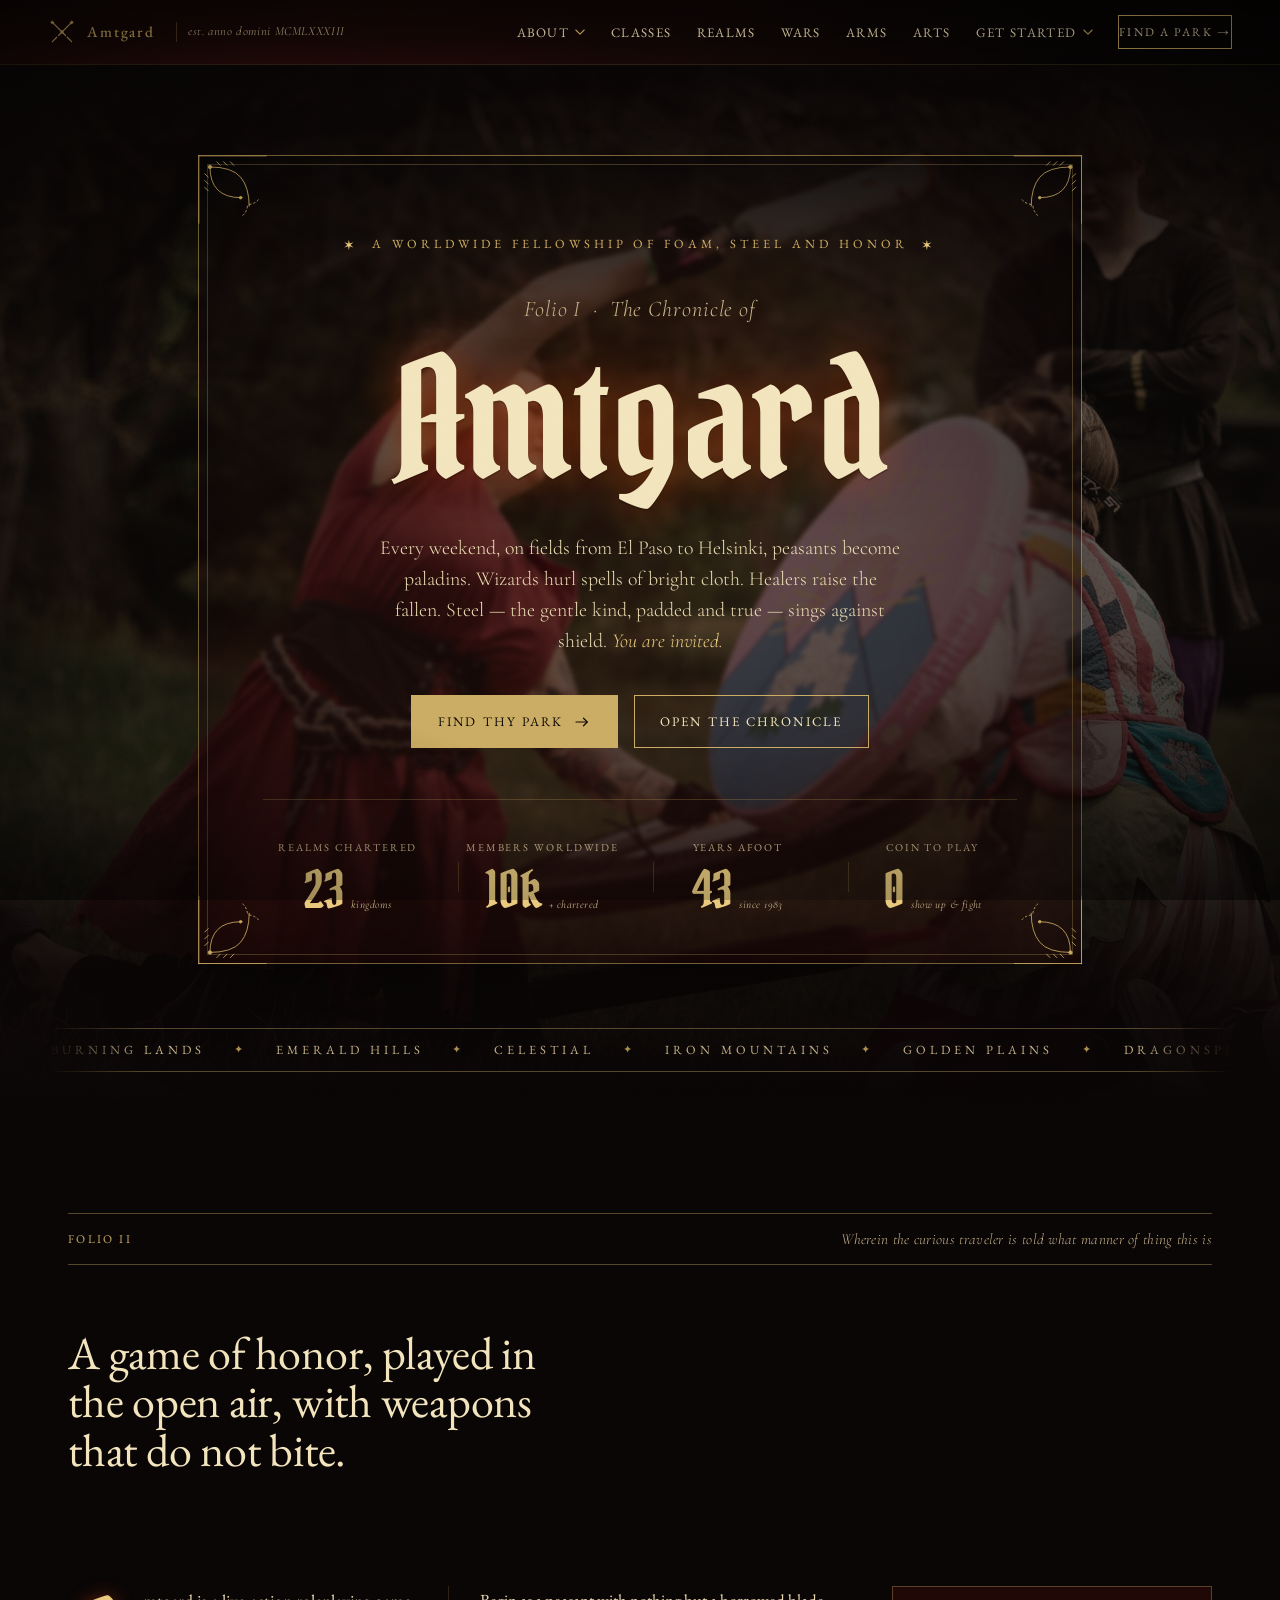
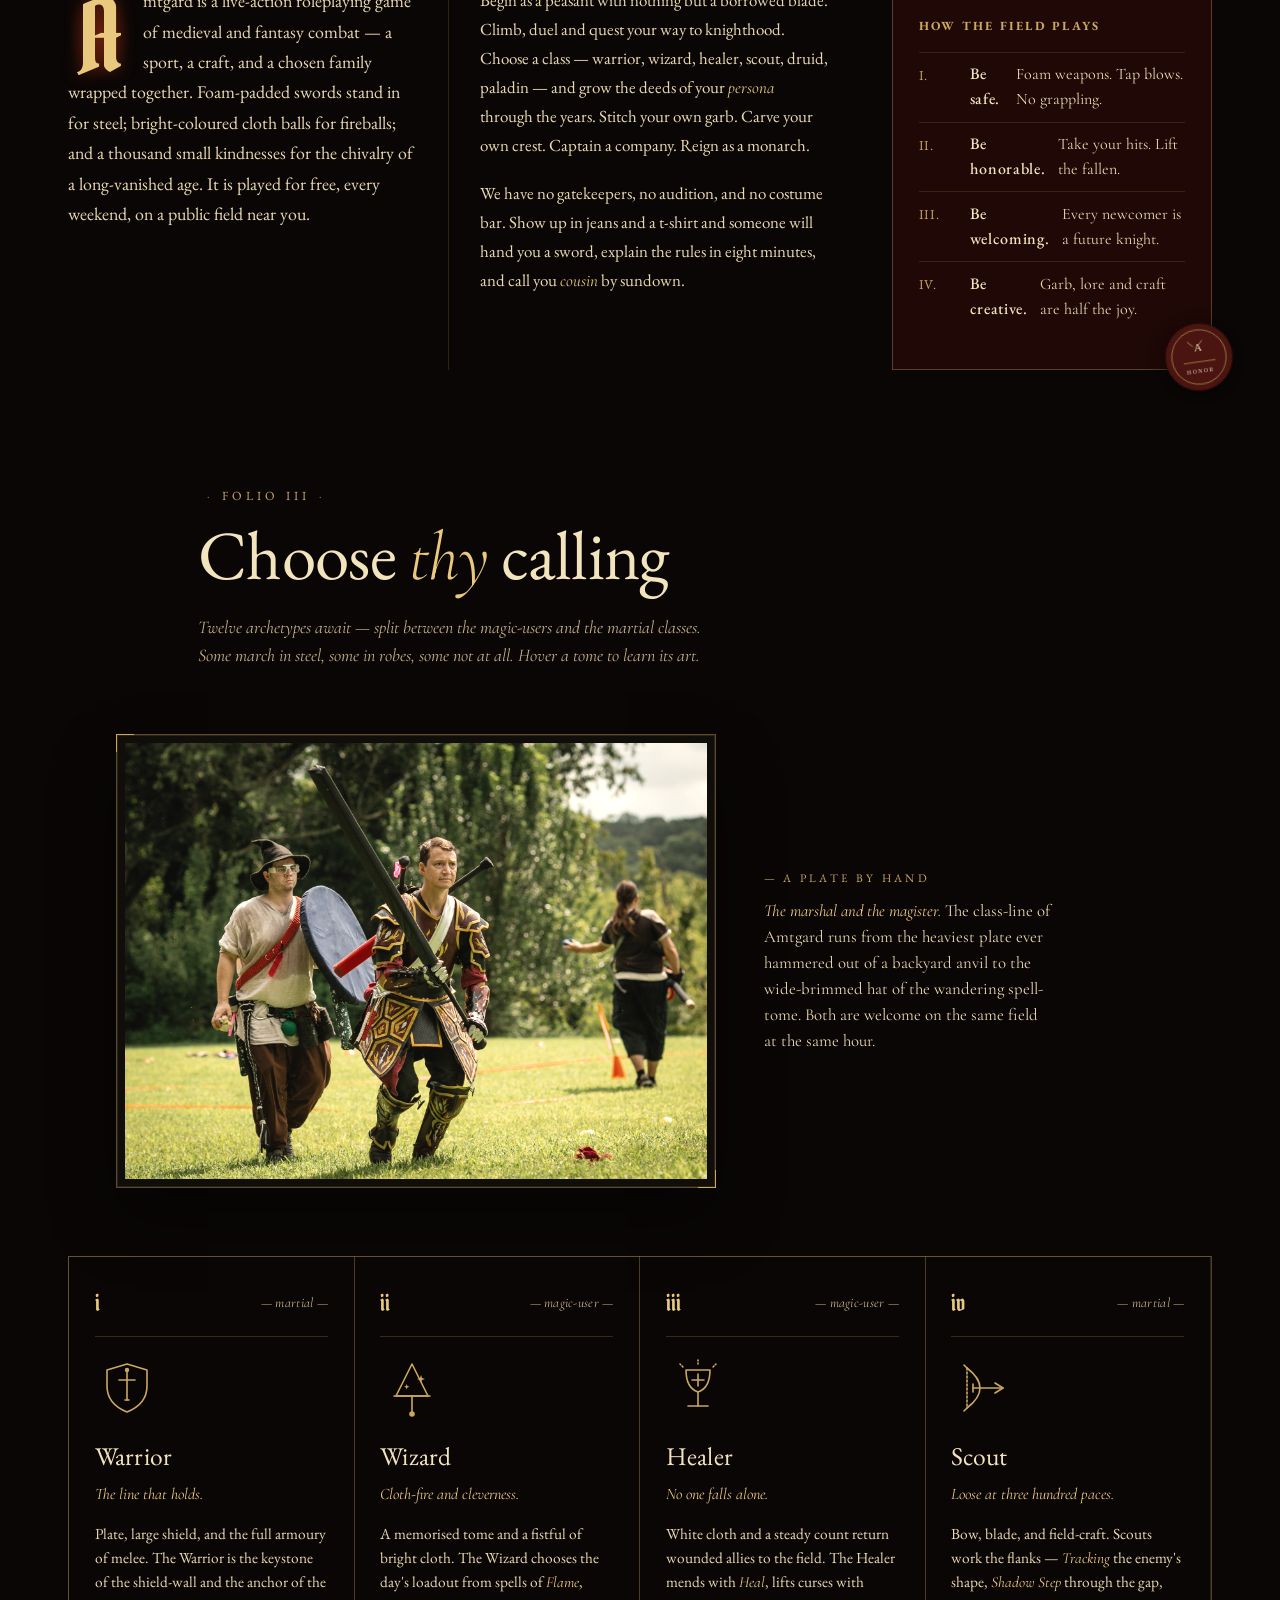
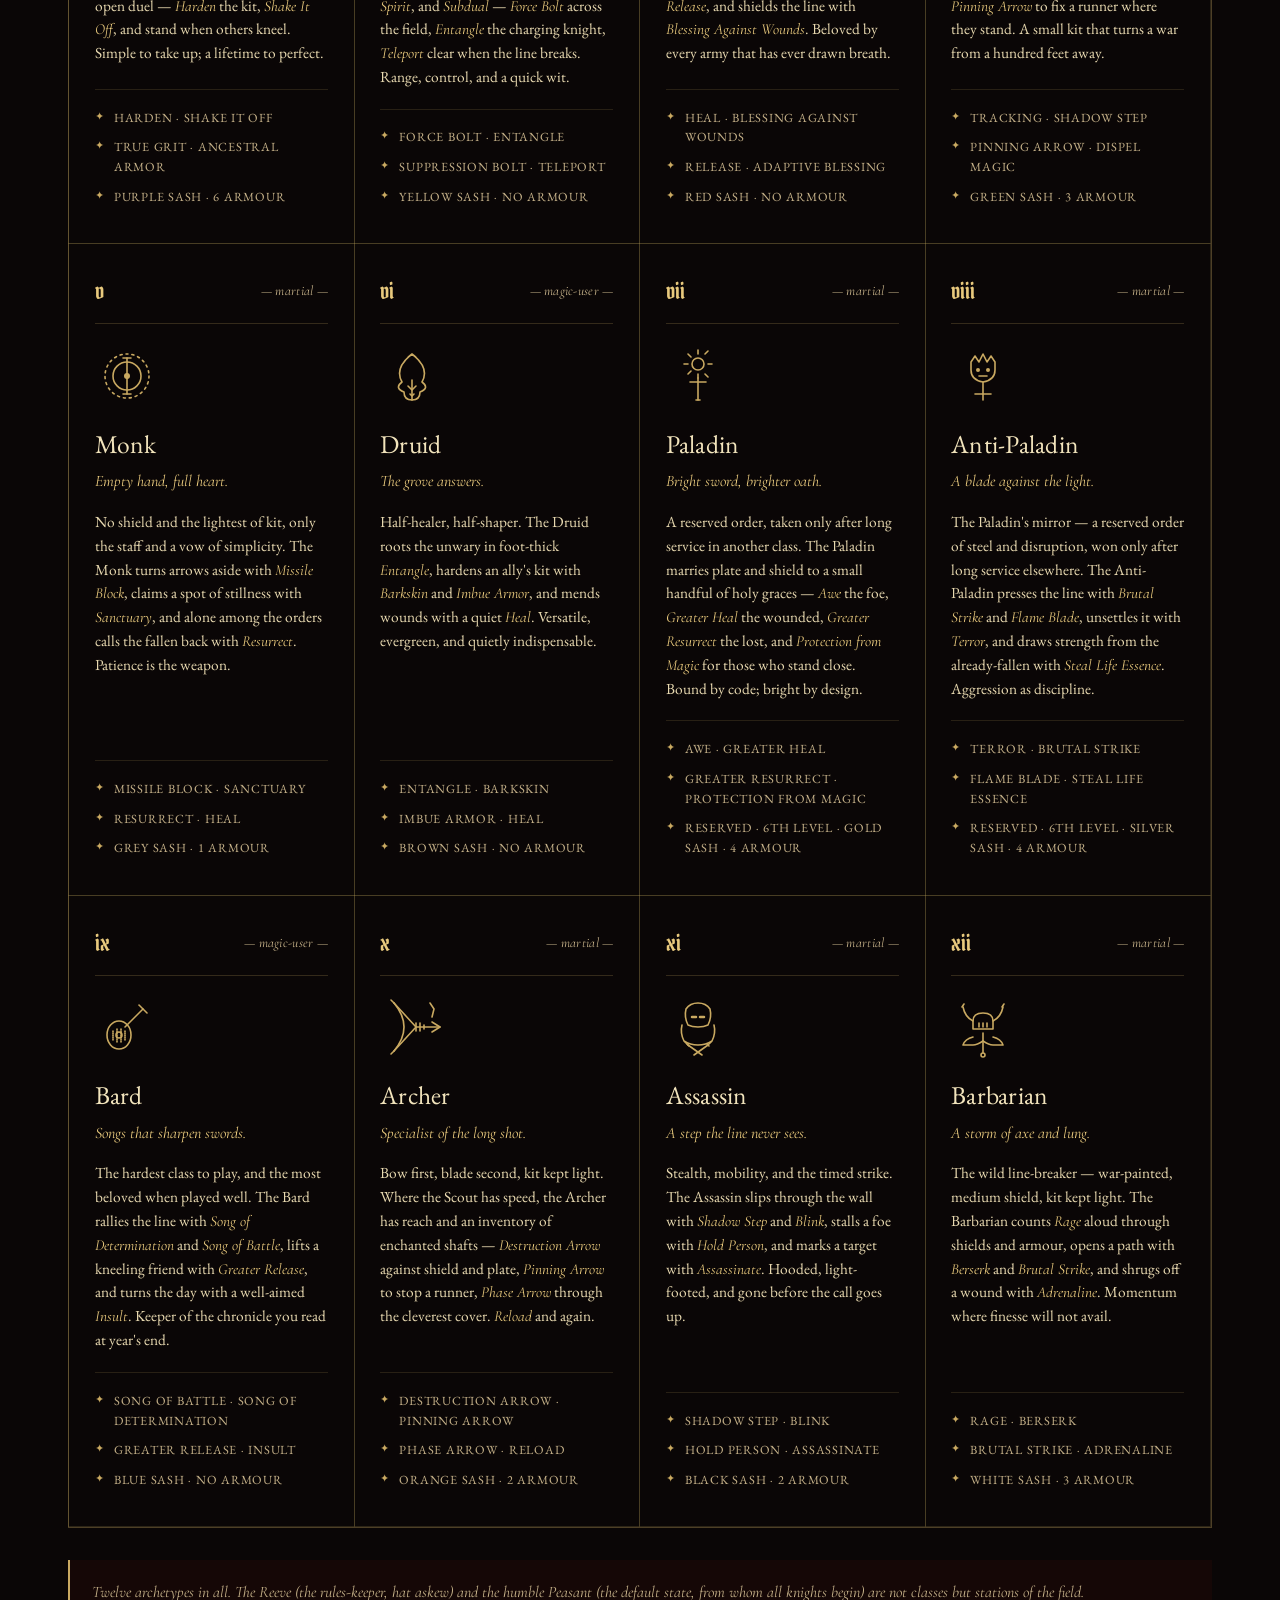
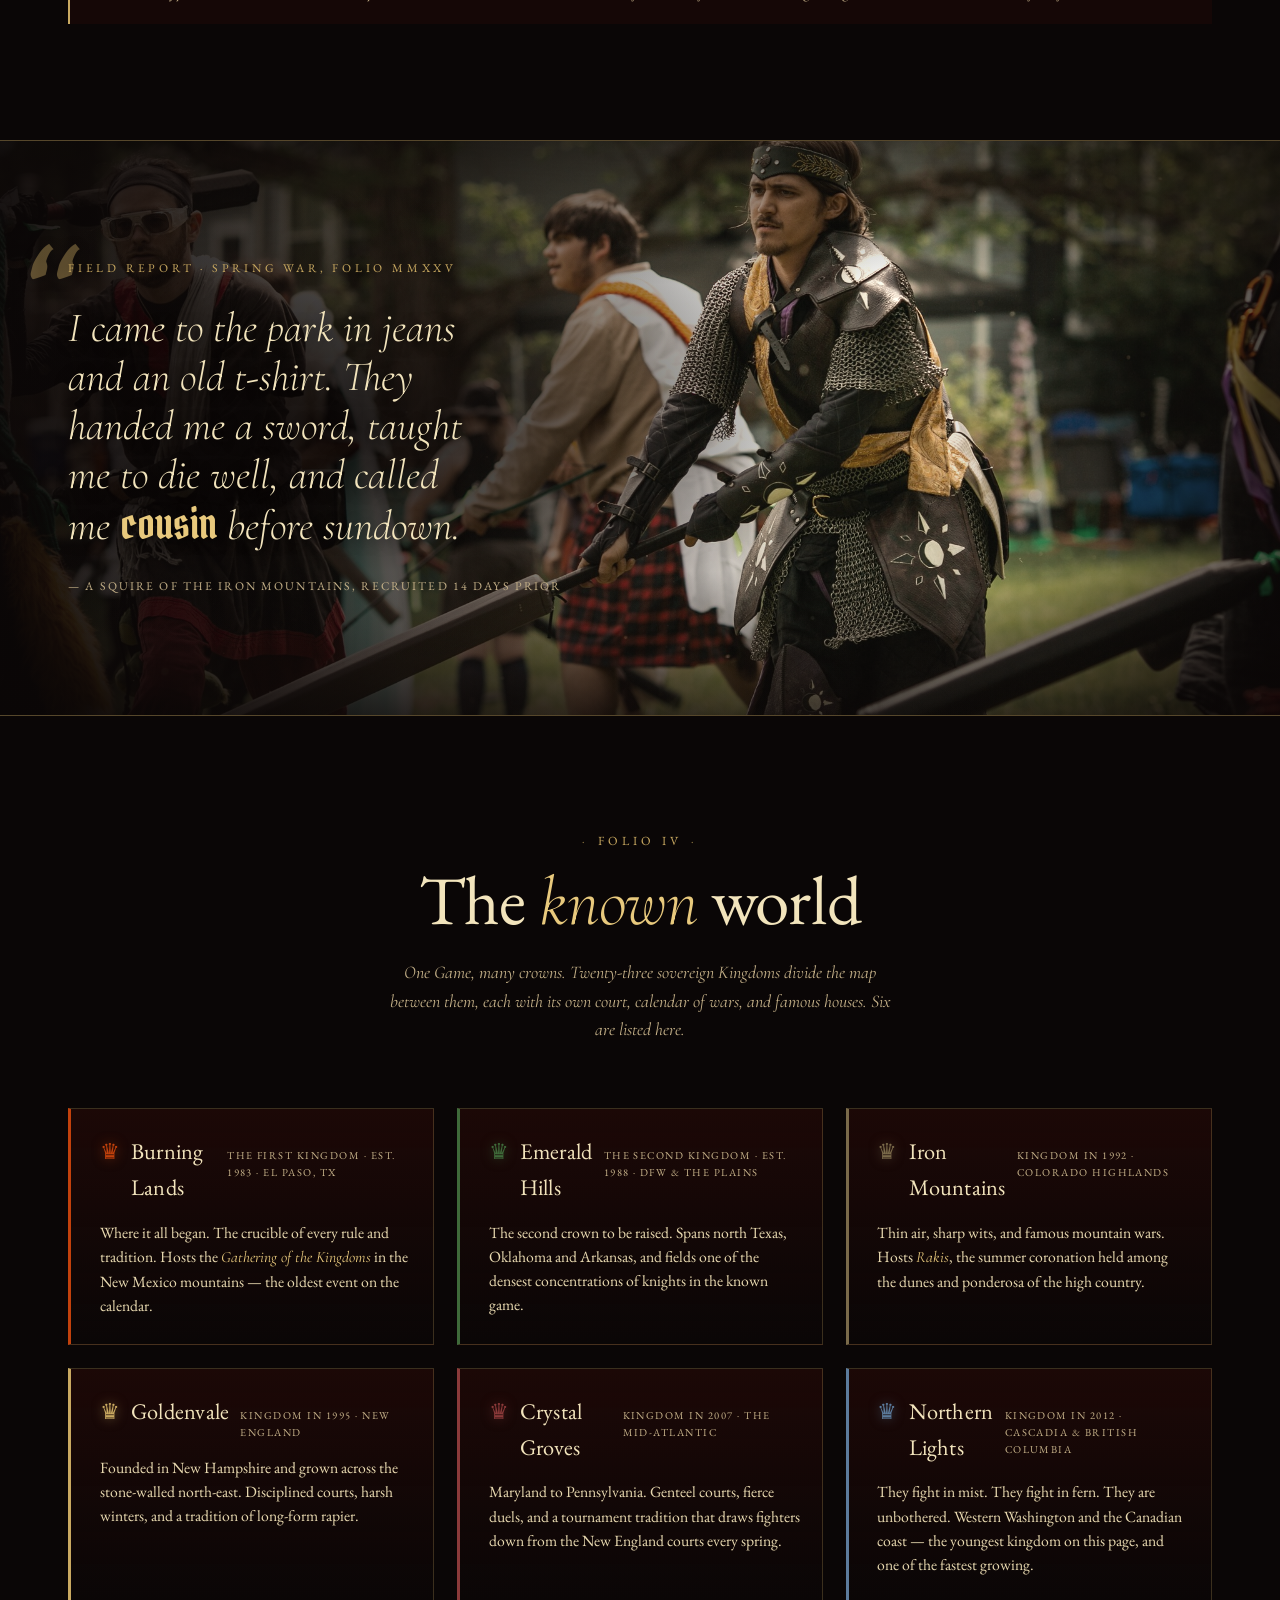
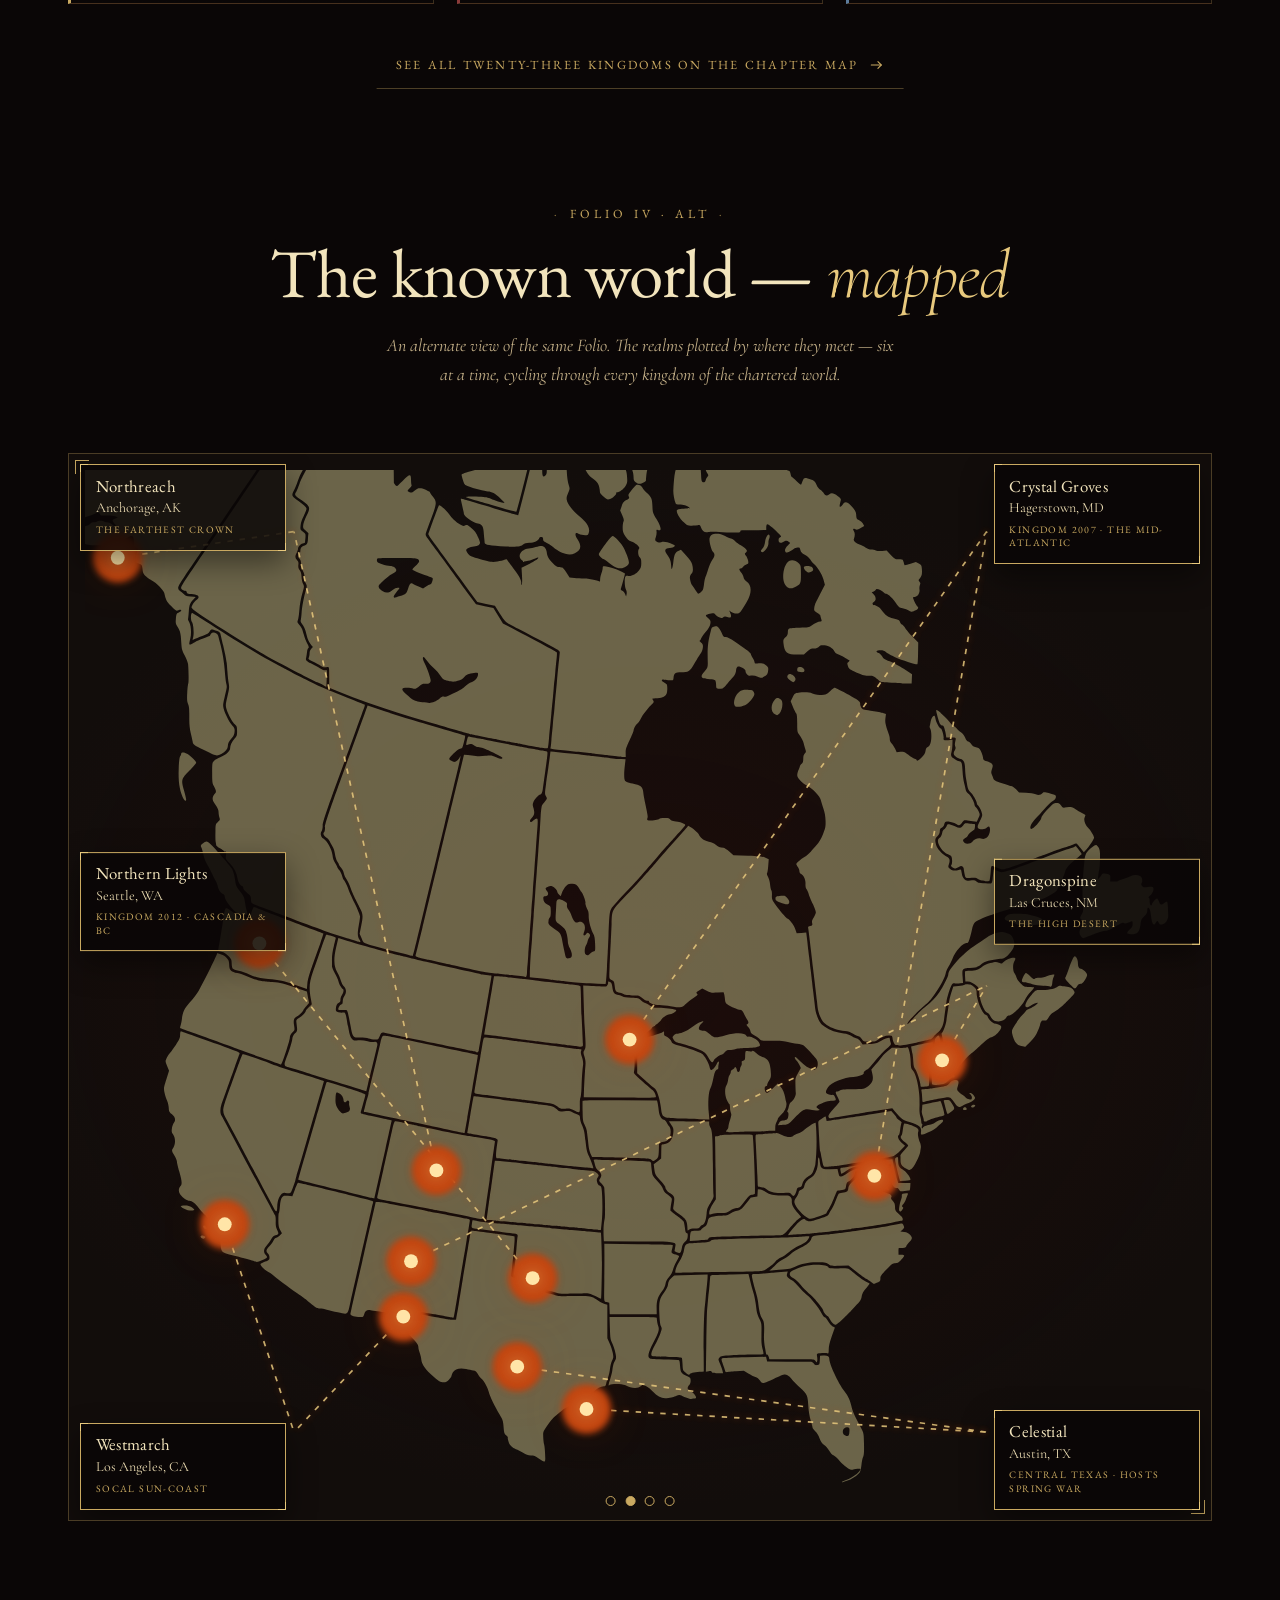
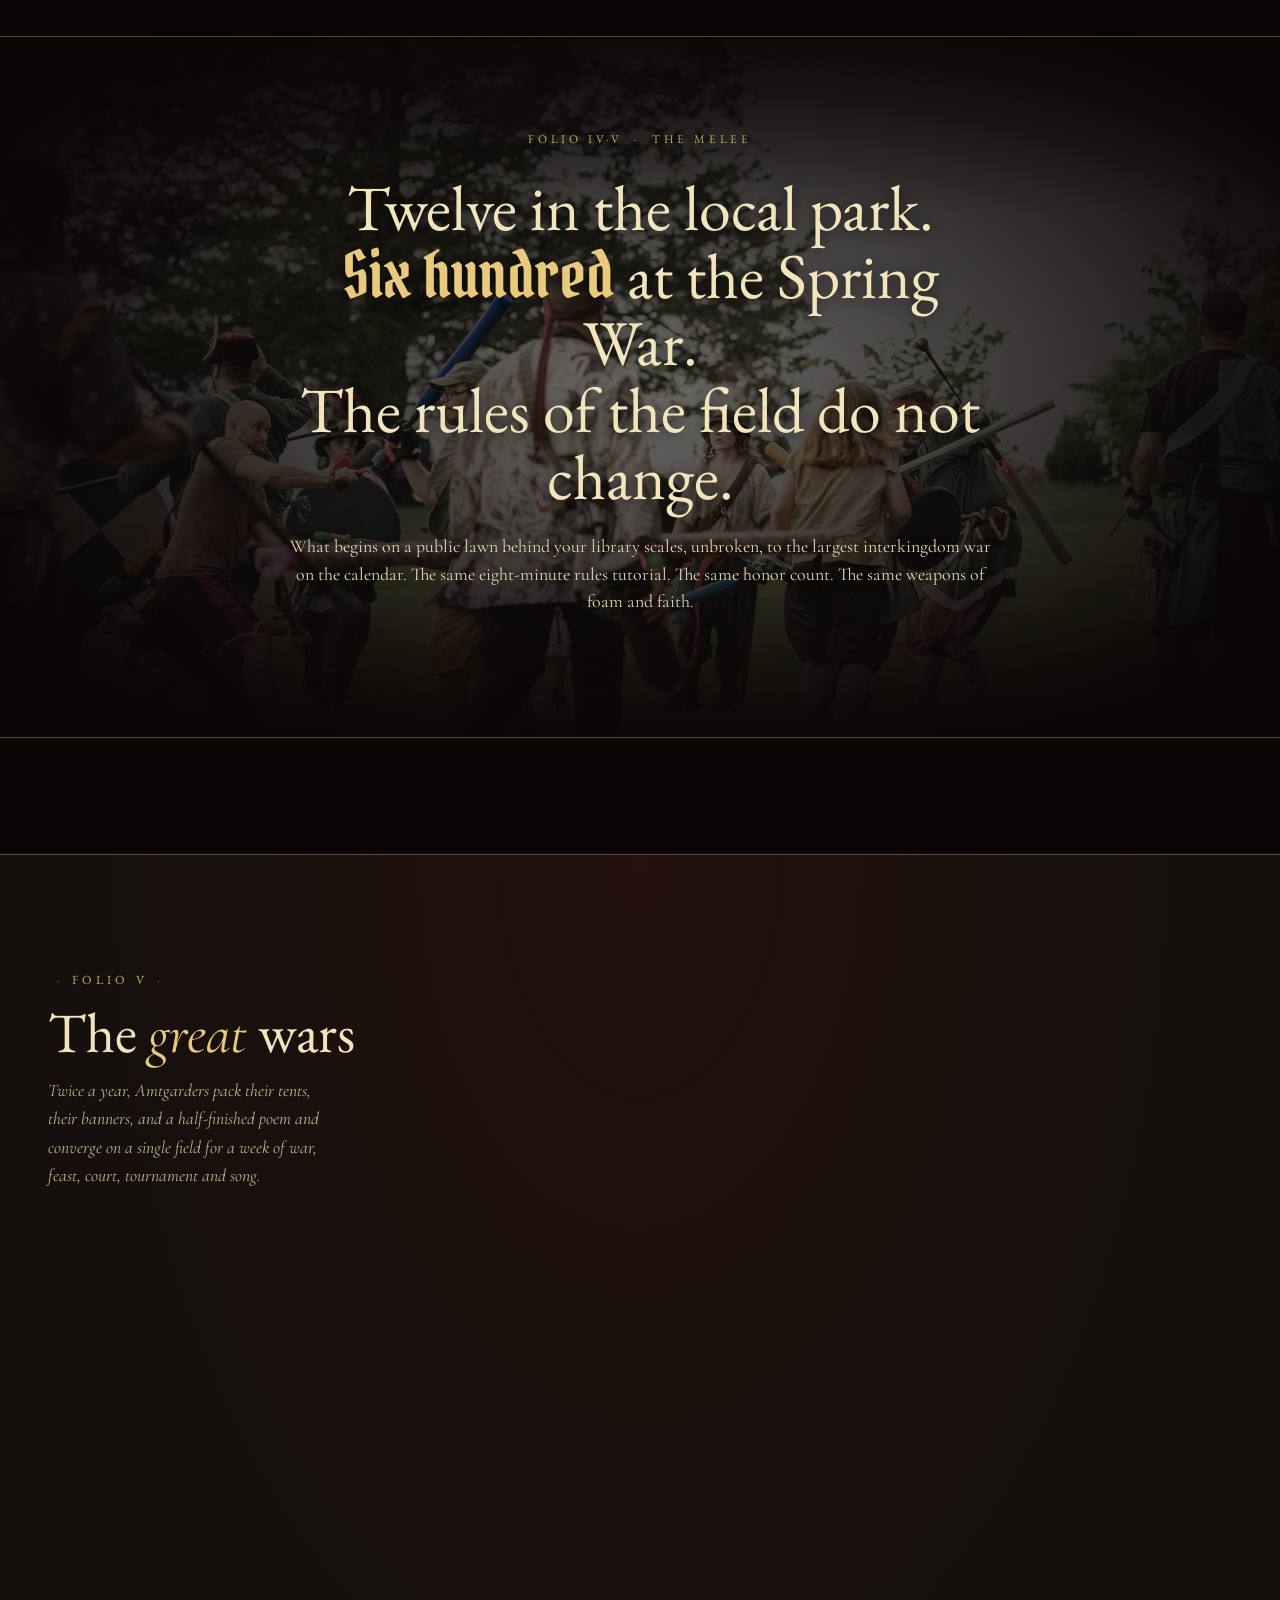
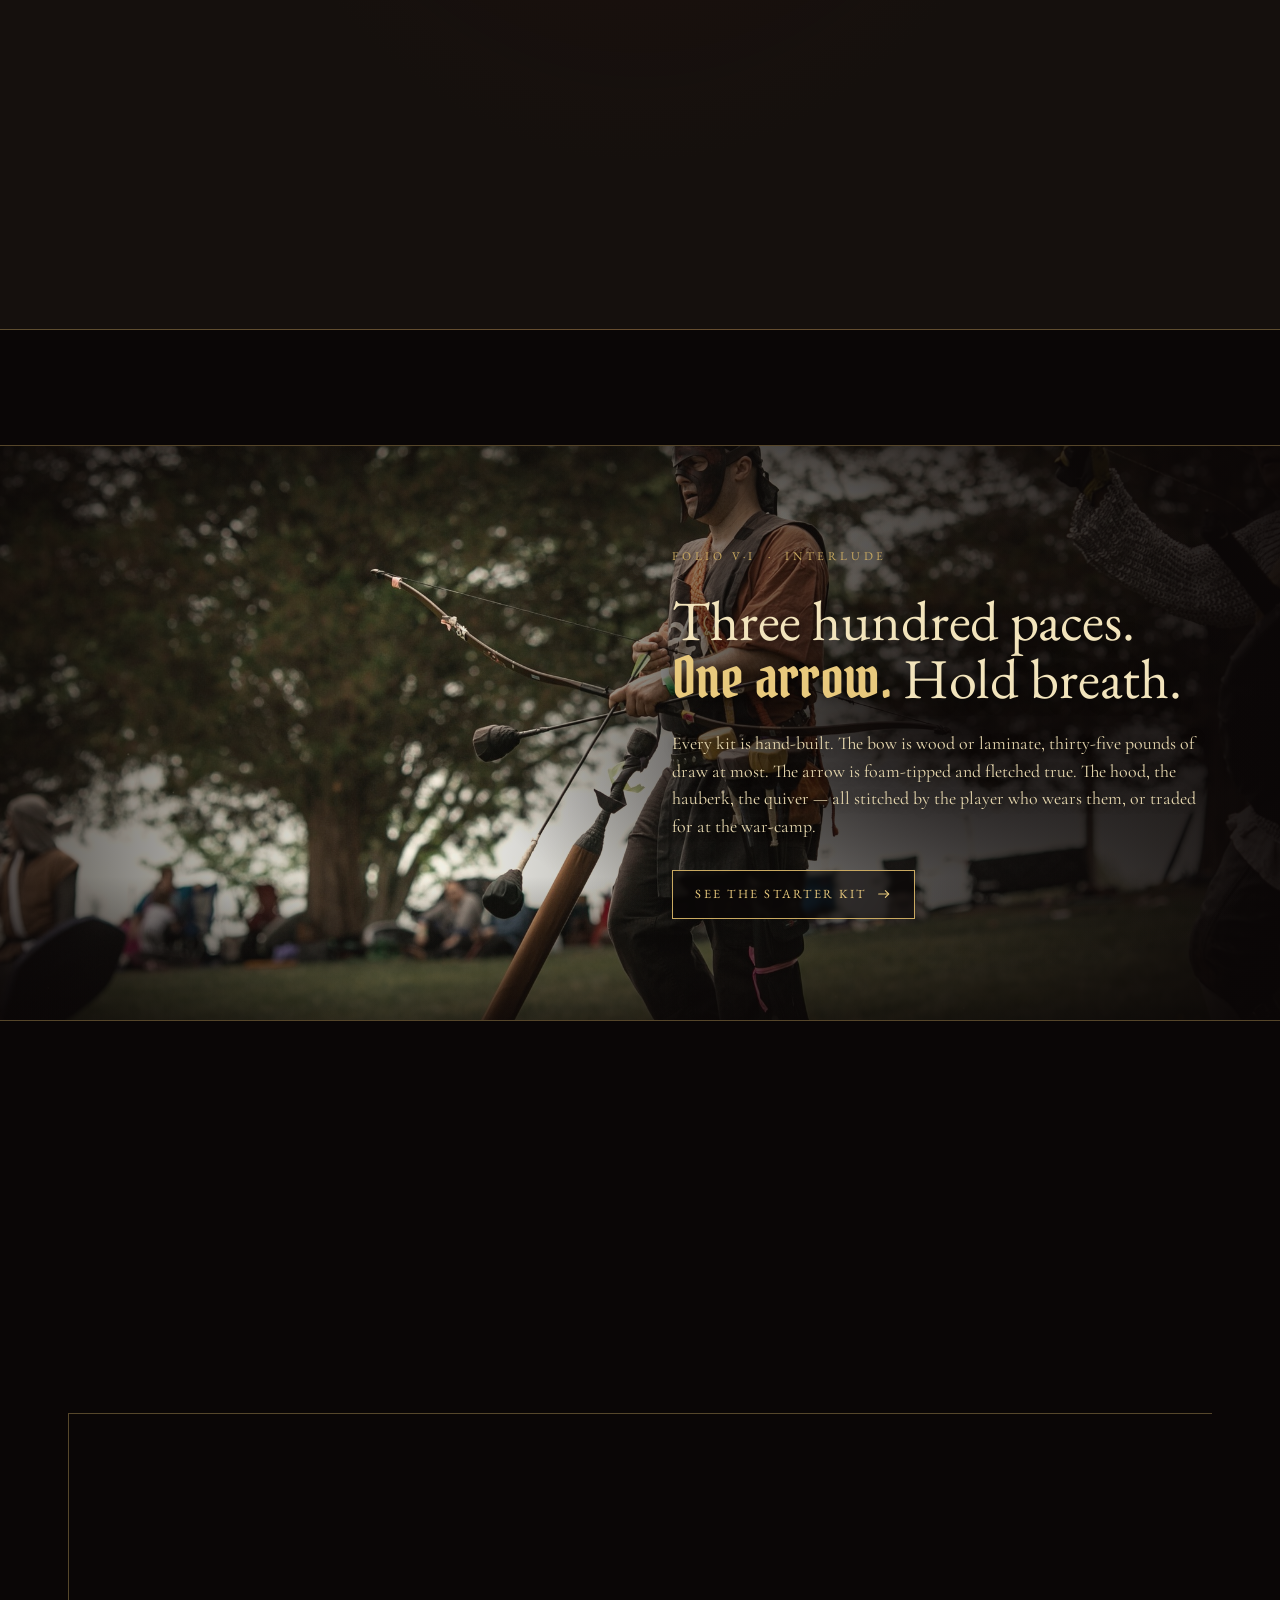
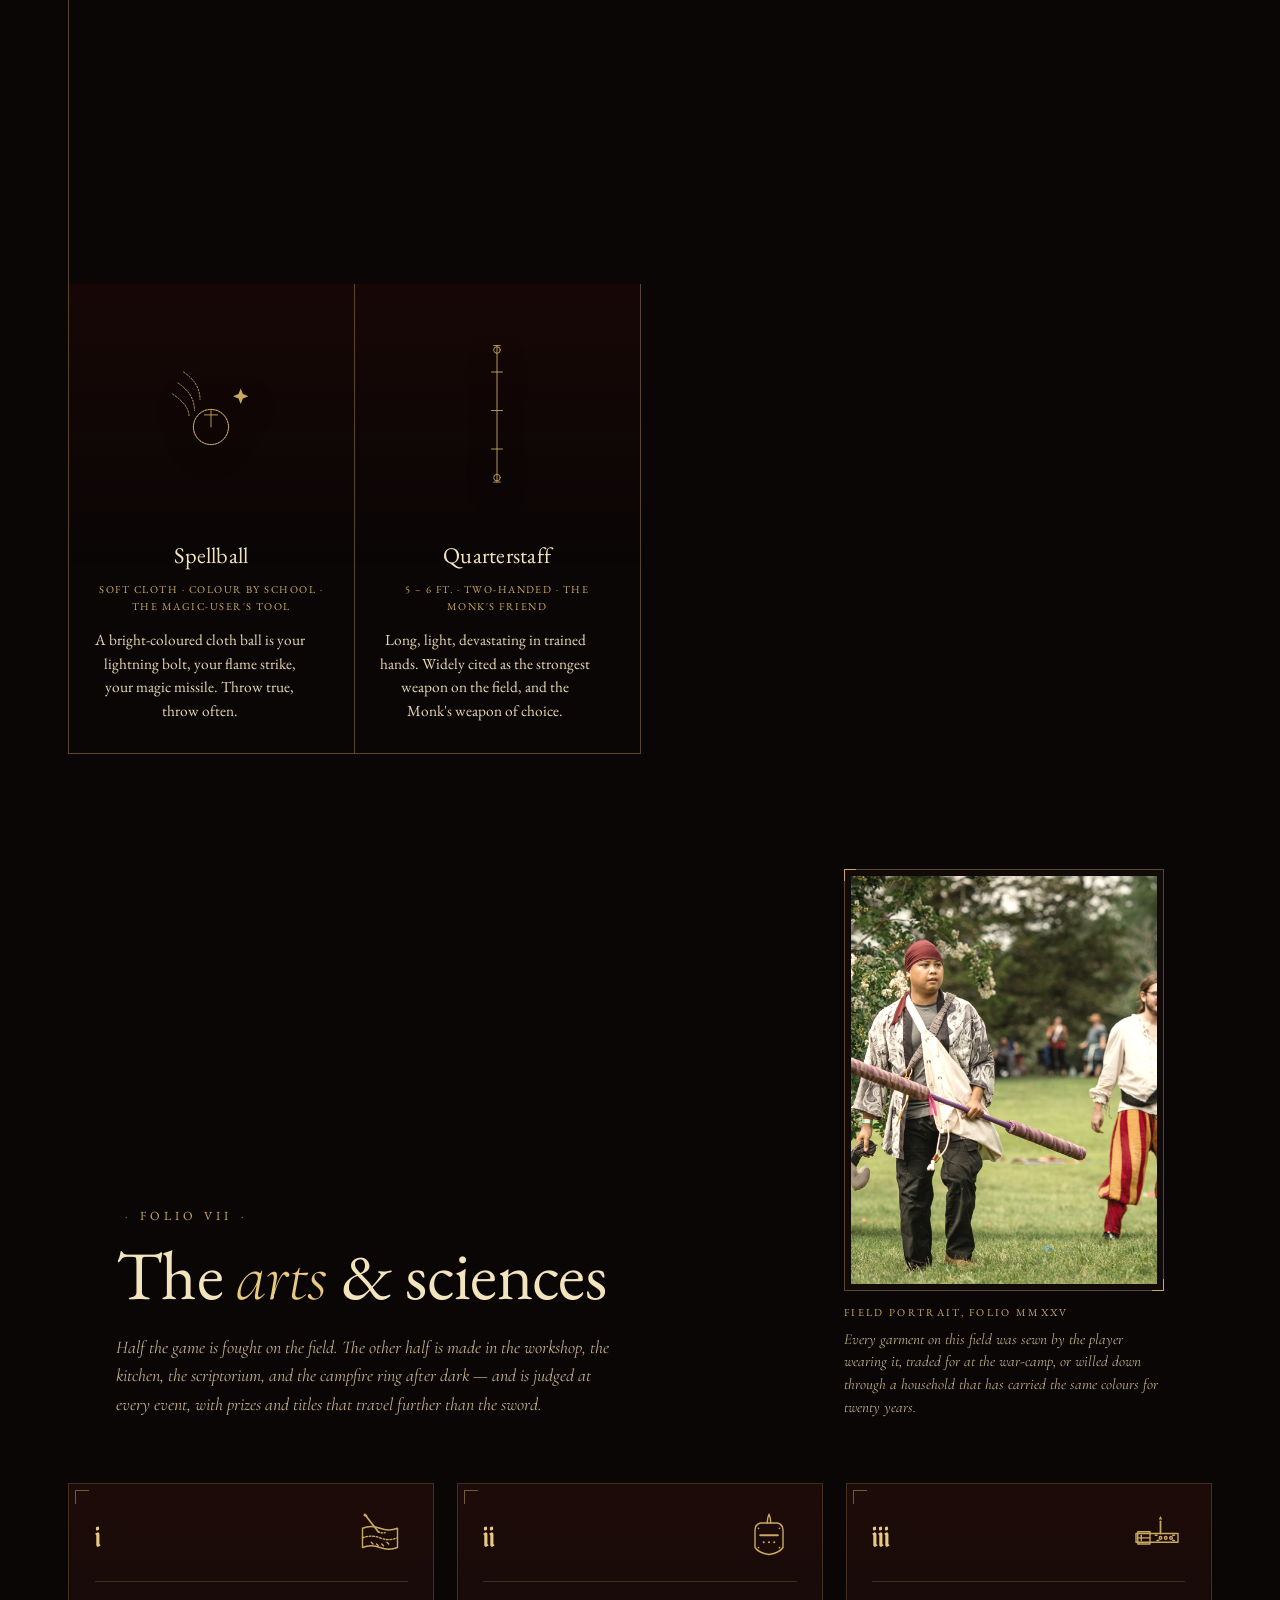
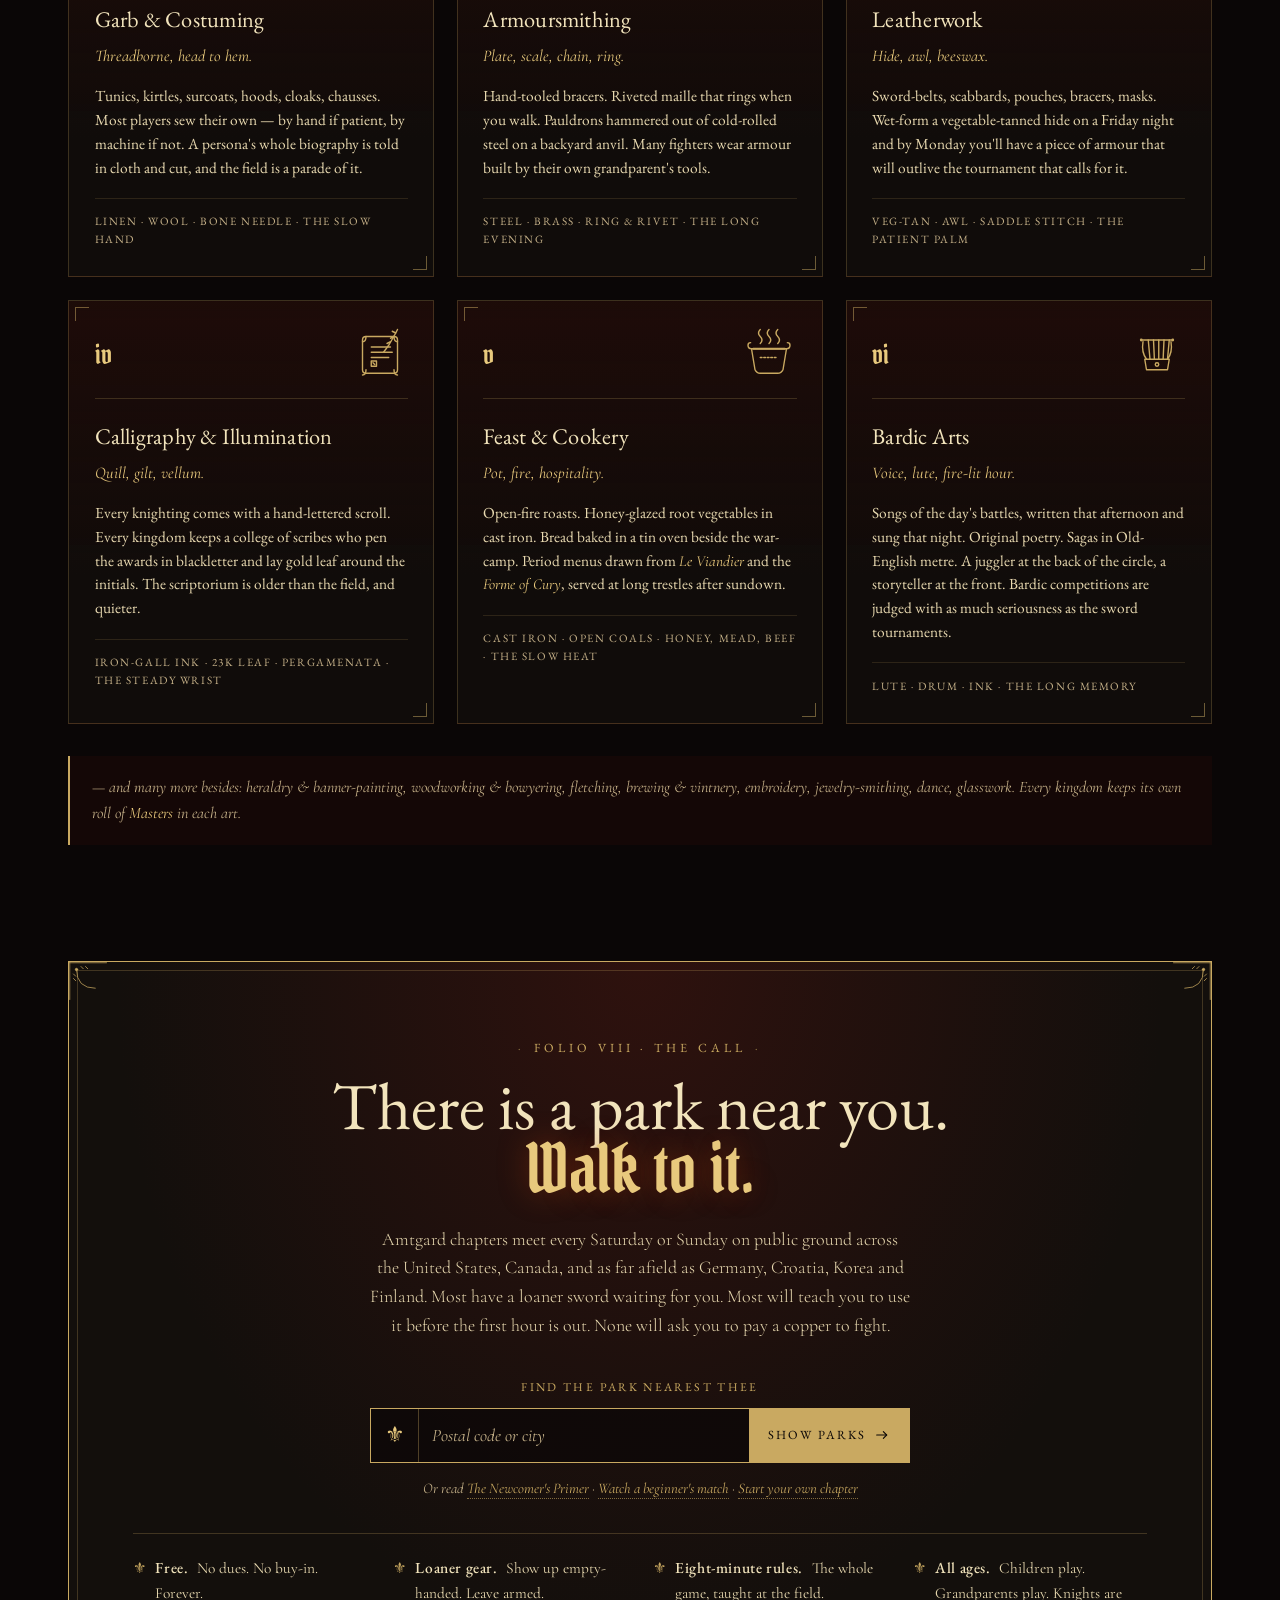
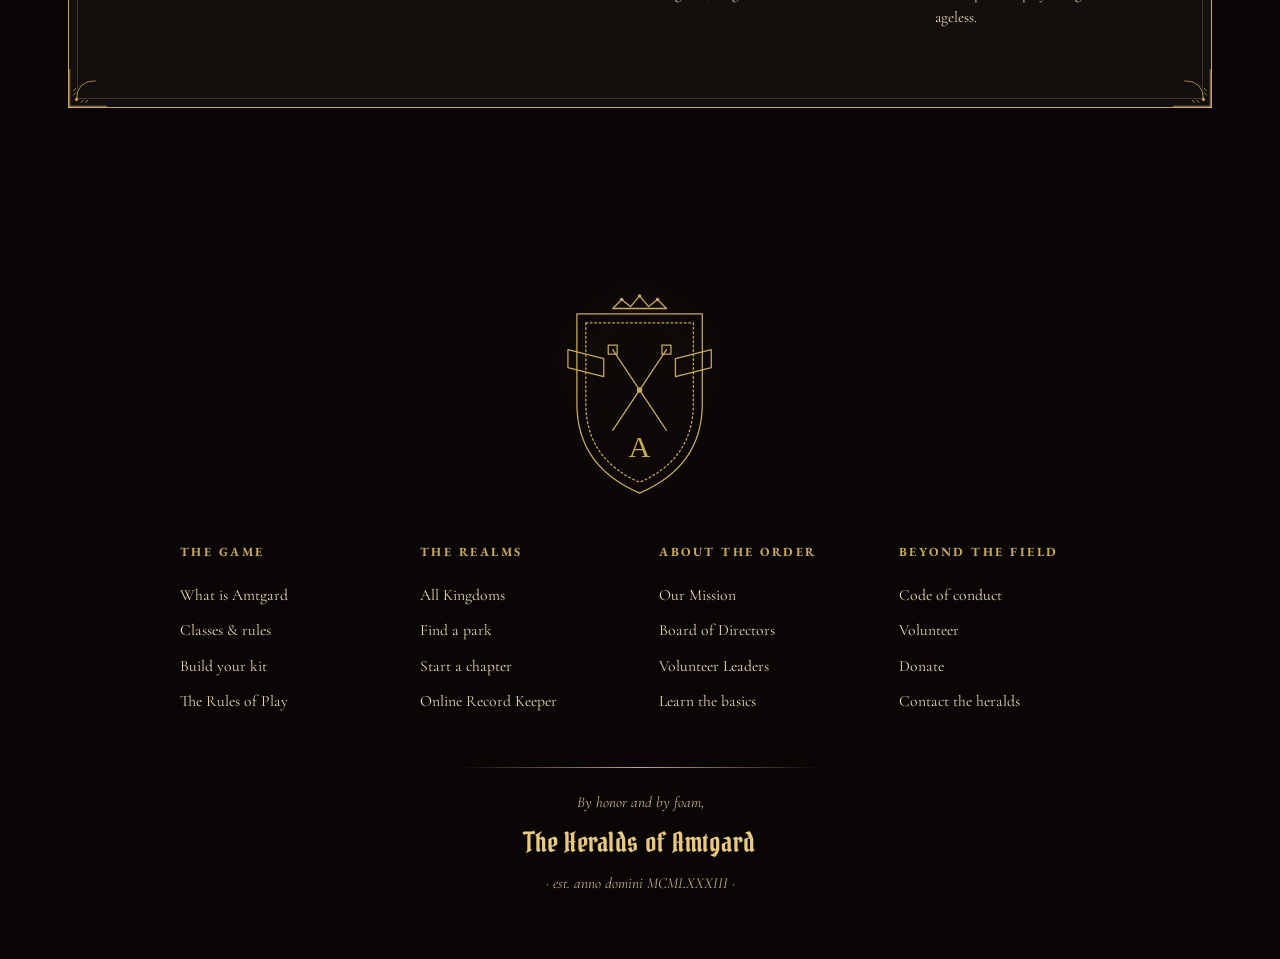
==== commit 157af0d1: "Crop realms map to drop Hawaii + empty Pacific, lift contrast Trim the basemap viewBox to 850 400 14" ====
--- a/index.html
+++ b/index.html
@@ -719,15 +719,15 @@
       </div>
 
       <div class="realms-map__stage" data-active-page="1">
-        <!-- Geographic basemap (CC0 Wikimedia Commons) -->
-        <img
+        <!-- Geographic basemap (CC0 Wikimedia Commons), cropped via CSS to drop Hawaii + empty Pacific -->
+        <div
           class="realms-map__basemap"
-          src="img/north-america.svg"
-          alt="Outline map of the United States and Canada with state and provincial borders"
-        />
+          role="img"
+          aria-label="Outline map of the United States and Canada with state and provincial borders"
+        ></div>
         <svg
           class="realms-map__svg"
-          viewBox="0 0 2289 1744"
+          viewBox="850 400 1439 1344"
           preserveAspectRatio="xMidYMid meet"
           role="img"
           aria-label="Map showing six Amtgard kingdoms at a time"
@@ -735,30 +735,30 @@
 
           <!--
             Coordinates derived from the actual centroids of US-state and CA-province path
-            data in the BlankMap-USA-states-Canada-provinces.svg file. Each dot lands
-            inside its real state/province. Sub-state offsets place city anchors
-            (DFW north of Texas centroid, El Paso west, Houston east, etc.).
+            data in the BlankMap-USA-states-Canada-provinces.svg file (native 2289x1744).
+            ViewBox cropped to 850 400 1439 1344 — drops Hawaii + empty Pacific on the left
+            and trims unused space at the top, while keeping all inhabited kingdoms in frame.
 
             Slot anchors (line endpoints, where the cards live):
-              TL=(430,100)  TR=(1860,100)
-              ML=(430,870)  MR=(1860,870)
-              BL=(430,1620) BR=(1860,1620)
+              TL=(1120,480)  TR=(2020,480)
+              ML=(1120,1070) MR=(2020,1070)
+              BL=(1120,1650) BR=(2020,1650)
           -->
 
           <!-- ▼ PAGE 1 ▼ The founding 6 -->
           <g class="rm-page" data-page="1">
             <!-- Burning Lands (El Paso, far W. TX) → BL -->
-            <line class="rm-line" x1="1262" y1="1500" x2="430"  y2="1620" />
+            <line class="rm-line" x1="1262" y1="1500" x2="1120" y2="1650" />
             <!-- Iron Mountains (Denver, CO) → TL -->
-            <line class="rm-line" x1="1305" y1="1310" x2="430"  y2="100"  />
+            <line class="rm-line" x1="1305" y1="1310" x2="1120" y2="480"  />
             <!-- Polaris (Minneapolis, MN) → TR -->
-            <line class="rm-line" x1="1556" y1="1140" x2="1860" y2="100"  />
+            <line class="rm-line" x1="1556" y1="1140" x2="2020" y2="480"  />
             <!-- Goldenvale (Nashua, NH) → MR -->
-            <line class="rm-line" x1="1962" y1="1167" x2="1860" y2="870"  />
+            <line class="rm-line" x1="1962" y1="1167" x2="2020" y2="1070" />
             <!-- Emerald Hills (DFW, north central TX) → ML -->
-            <line class="rm-line" x1="1430" y1="1450" x2="430"  y2="870"  />
+            <line class="rm-line" x1="1430" y1="1450" x2="1120" y2="1070" />
             <!-- Wetlands (Houston, SE TX) → BR -->
-            <line class="rm-line" x1="1500" y1="1620" x2="1860" y2="1620" />
+            <line class="rm-line" x1="1500" y1="1620" x2="2020" y2="1650" />
 
             <g class="rm-dot"><circle class="rm-dot__halo" cx="1262" cy="1500" r="32" /><circle class="rm-dot__core" cx="1262" cy="1500" r="9" /></g>
             <g class="rm-dot"><circle class="rm-dot__halo" cx="1305" cy="1310" r="32" /><circle class="rm-dot__core" cx="1305" cy="1310" r="9" /></g>
@@ -771,18 +771,18 @@
           <!-- ▼ PAGE 2 ▼ The Pacific & Mid-Atlantic crowns -->
           <g class="rm-page" data-page="2">
             <!-- Northreach (Anchorage, AK inset) → TL -->
-            <line class="rm-line" x1="891"  y1="514"  x2="430"  y2="100"  />
+            <line class="rm-line" x1="891"  y1="514"  x2="1120" y2="480"  />
             <!-- Northern Lights (Seattle, W. WA) → ML -->
-            <line class="rm-line" x1="1075" y1="1015" x2="430"  y2="870"  />
+            <line class="rm-line" x1="1075" y1="1015" x2="1120" y2="1070" />
             <!-- Westmarch (Los Angeles, S. CA) → BL -->
-            <line class="rm-line" x1="1030" y1="1380" x2="430"  y2="1620" />
+            <line class="rm-line" x1="1030" y1="1380" x2="1120" y2="1650" />
             <!-- Dragonspine (Las Cruces, NM) → BL? — too crowded; route to TL? but Northreach has it -->
             <!-- Dragonspine (Las Cruces, NM) → MR -->
-            <line class="rm-line" x1="1272" y1="1428" x2="1860" y2="870"  />
+            <line class="rm-line" x1="1272" y1="1428" x2="2020" y2="1070" />
             <!-- Celestial (Austin, central TX) → BR -->
-            <line class="rm-line" x1="1410" y1="1565" x2="1860" y2="1620" />
+            <line class="rm-line" x1="1410" y1="1565" x2="2020" y2="1650" />
             <!-- Crystal Groves (Hagerstown, MD) → TR -->
-            <line class="rm-line" x1="1874" y1="1317" x2="1860" y2="100"  />
+            <line class="rm-line" x1="1874" y1="1317" x2="2020" y2="480"  />
 
             <g class="rm-dot"><circle class="rm-dot__halo" cx="891"  cy="514"  r="32" /><circle class="rm-dot__core" cx="891"  cy="514"  r="9" /></g>
             <g class="rm-dot"><circle class="rm-dot__halo" cx="1075" cy="1015" r="32" /><circle class="rm-dot__core" cx="1075" cy="1015" r="9" /></g>
@@ -795,17 +795,17 @@
           <!-- ▼ PAGE 3 ▼ The Midwest, Southwest & Southeast -->
           <g class="rm-page" data-page="3">
             <!-- Black Spire (Portland, OR) → TL -->
-            <line class="rm-line" x1="1057" y1="1101" x2="430"  y2="100"  />
+            <line class="rm-line" x1="1057" y1="1101" x2="1120" y2="480"  />
             <!-- Rivermoor (Kansas City, W. MO) → ML -->
-            <line class="rm-line" x1="1515" y1="1380" x2="430"  y2="870"  />
+            <line class="rm-line" x1="1515" y1="1380" x2="1120" y2="1070" />
             <!-- Desert Winds (Phoenix, AZ) → BL -->
-            <line class="rm-line" x1="1150" y1="1413" x2="430"  y2="1620" />
+            <line class="rm-line" x1="1150" y1="1413" x2="1120" y2="1650" />
             <!-- Tal Dagore (St. Louis, E. MO) → TR -->
-            <line class="rm-line" x1="1620" y1="1360" x2="1860" y2="100"  />
+            <line class="rm-line" x1="1620" y1="1360" x2="2020" y2="480"  />
             <!-- Rising Winds (Indianapolis, IN) → MR -->
-            <line class="rm-line" x1="1689" y1="1316" x2="1860" y2="870"  />
+            <line class="rm-line" x1="1689" y1="1316" x2="2020" y2="1070" />
             <!-- Neverwinter (central Florida) → BR -->
-            <line class="rm-line" x1="1767" y1="1634" x2="1860" y2="1620" />
+            <line class="rm-line" x1="1767" y1="1634" x2="2020" y2="1650" />
 
             <g class="rm-dot"><circle class="rm-dot__halo" cx="1057" cy="1101" r="32" /><circle class="rm-dot__core" cx="1057" cy="1101" r="9" /></g>
             <g class="rm-dot"><circle class="rm-dot__halo" cx="1515" cy="1380" r="32" /><circle class="rm-dot__core" cx="1515" cy="1380" r="9" /></g>
@@ -818,15 +818,15 @@
           <!-- ▼ PAGE 4 ▼ The five youngest crowns -->
           <g class="rm-page" data-page="4">
             <!-- Viridian Outlands (Spokane, E. WA) → TL -->
-            <line class="rm-line" x1="1140" y1="1030" x2="430"  y2="100"  />
+            <line class="rm-line" x1="1140" y1="1030" x2="1120" y2="480"  />
             <!-- Golden Plains (Amarillo, TX panhandle) → BL -->
-            <line class="rm-line" x1="1340" y1="1395" x2="430"  y2="1620" />
+            <line class="rm-line" x1="1340" y1="1395" x2="1120" y2="1650" />
             <!-- Nine Blades (Toronto, S. ON) → TR -->
-            <line class="rm-line" x1="1700" y1="1180" x2="1860" y2="100"  />
+            <line class="rm-line" x1="1700" y1="1180" x2="2020" y2="480"  />
             <!-- 13 Roads (Springfield, IL) → MR -->
-            <line class="rm-line" x1="1626" y1="1318" x2="1860" y2="870"  />
+            <line class="rm-line" x1="1626" y1="1318" x2="2020" y2="1070" />
             <!-- Winters Edge (Atlanta, GA) → BR -->
-            <line class="rm-line" x1="1768" y1="1501" x2="1860" y2="1620" />
+            <line class="rm-line" x1="1768" y1="1501" x2="2020" y2="1650" />
 
             <g class="rm-dot"><circle class="rm-dot__halo" cx="1140" cy="1030" r="32" /><circle class="rm-dot__core" cx="1140" cy="1030" r="9" /></g>
             <g class="rm-dot"><circle class="rm-dot__halo" cx="1340" cy="1395" r="32" /><circle class="rm-dot__core" cx="1340" cy="1395" r="9" /></g>
--- a/styles.css
+++ b/styles.css
@@ -1560,29 +1560,32 @@
   background:
     radial-gradient(ellipse 80% 70% at 50% 50%, color-mix(in srgb, var(--blood-deep) 35%, transparent) 0%, transparent 70%),
     color-mix(in srgb, var(--ink-soft) 80%, transparent);
-  aspect-ratio: 2289 / 1744;
+  aspect-ratio: 1439 / 1344;
   isolation: isolate;
   overflow: hidden;
 }
 
-/* Geographic basemap underlay — recolour the grey blank-map to aged-parchment */
+/* Geographic basemap underlay — recolour the grey blank-map to aged-parchment.
+   Native SVG is 2289x1744; we crop it via background-size + right-bottom anchoring
+   so the visible region matches the SVG overlay's viewBox of 850 400 1439 1344
+   (drops Hawaii + empty Pacific on the left, trims unused space at the top). */
 .realms-map__basemap {
   position: absolute;
   inset: 1rem;
-  width: calc(100% - 2rem);
-  height: calc(100% - 2rem);
-  object-fit: contain;
+  background-image: url('img/north-america.svg');
+  background-repeat: no-repeat;
+  background-size: 159.07% 129.76%;
+  background-position: right bottom;
   filter:
-    invert(1)
-    sepia(0.75)
-    hue-rotate(-12deg)
-    saturate(1.4)
+    sepia(0.85)
+    saturate(1.5)
+    hue-rotate(-15deg)
     brightness(0.55)
-    contrast(1.05);
-  opacity: 0.62;
+    contrast(1.1);
+  opacity: 0.72;
   /* radial fade so the edges blend into the section instead of cutting hard */
-  -webkit-mask-image: radial-gradient(ellipse 80% 90% at 50% 50%, #000 60%, transparent 100%);
-          mask-image: radial-gradient(ellipse 80% 90% at 50% 50%, #000 60%, transparent 100%);
+  -webkit-mask-image: radial-gradient(ellipse 95% 100% at 50% 50%, #000 75%, transparent 100%);
+          mask-image: radial-gradient(ellipse 95% 100% at 50% 50%, #000 75%, transparent 100%);
   pointer-events: none;
   z-index: 0;
 }
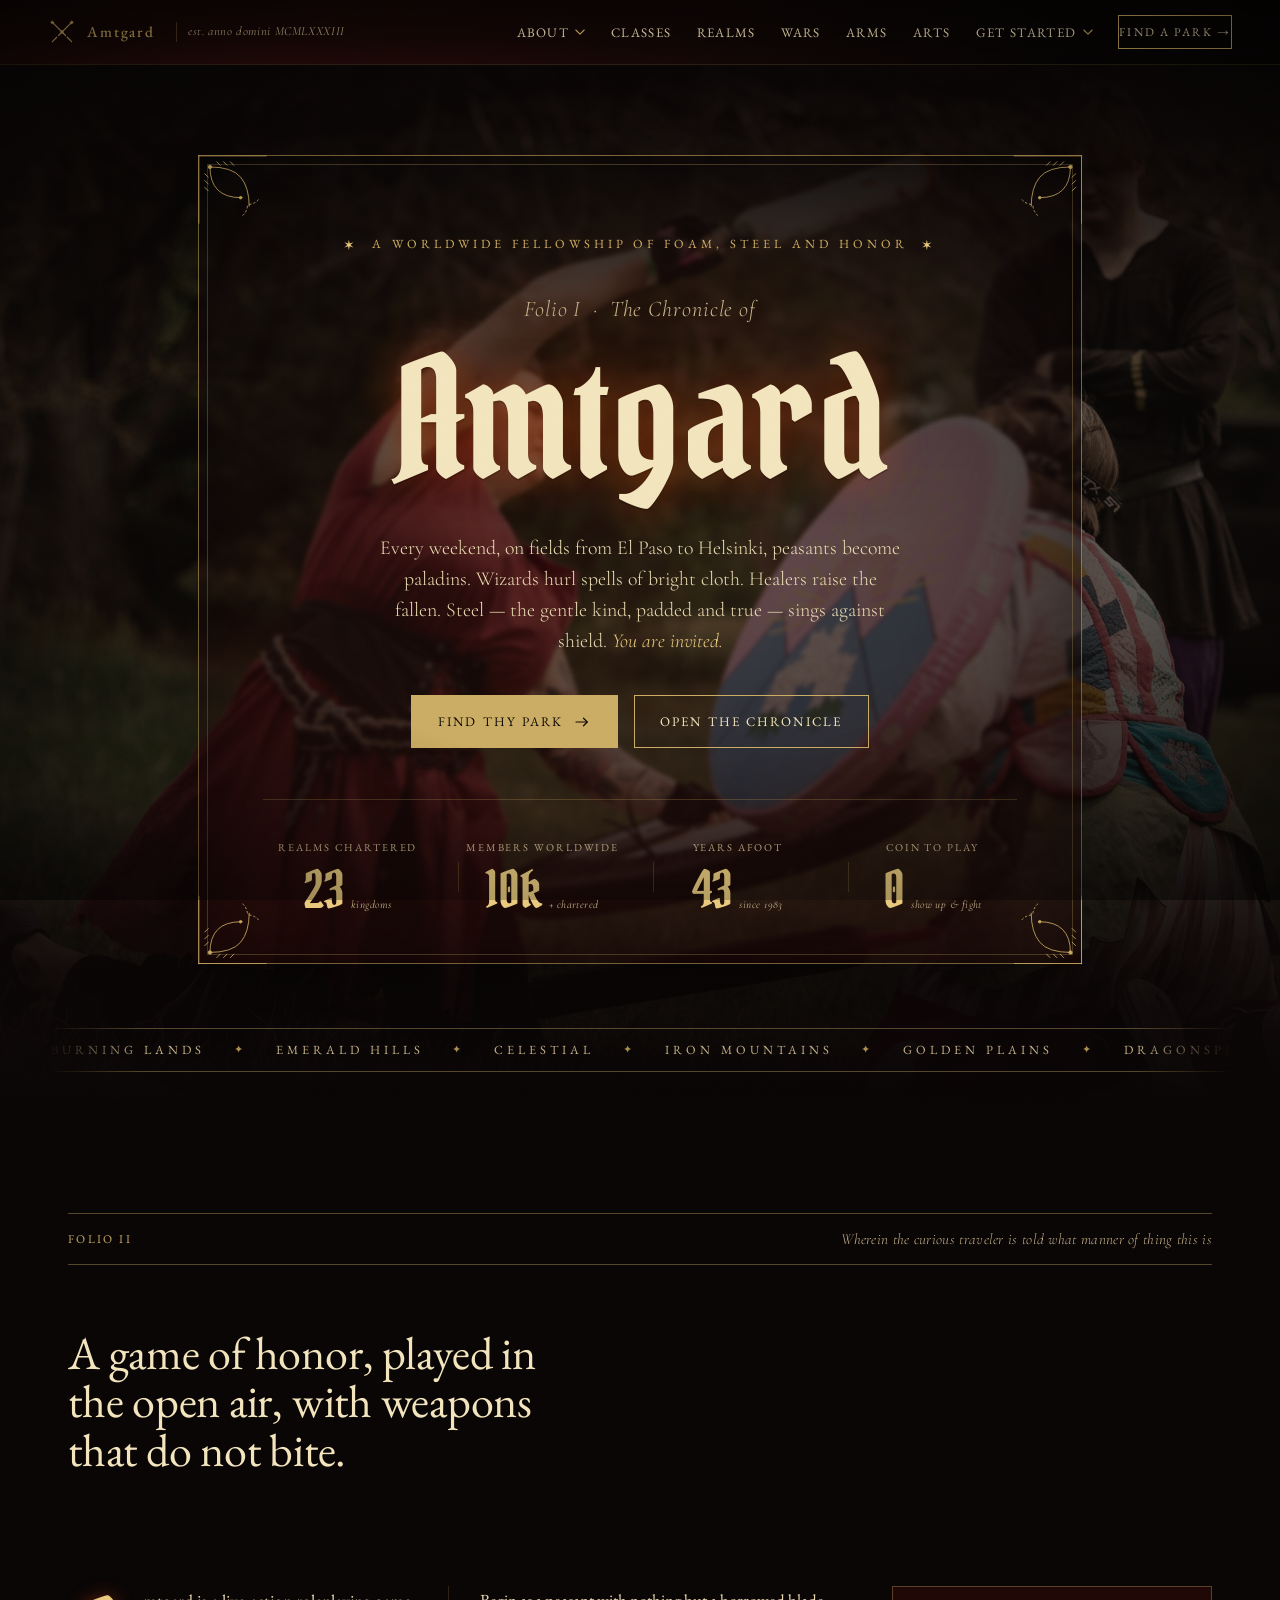
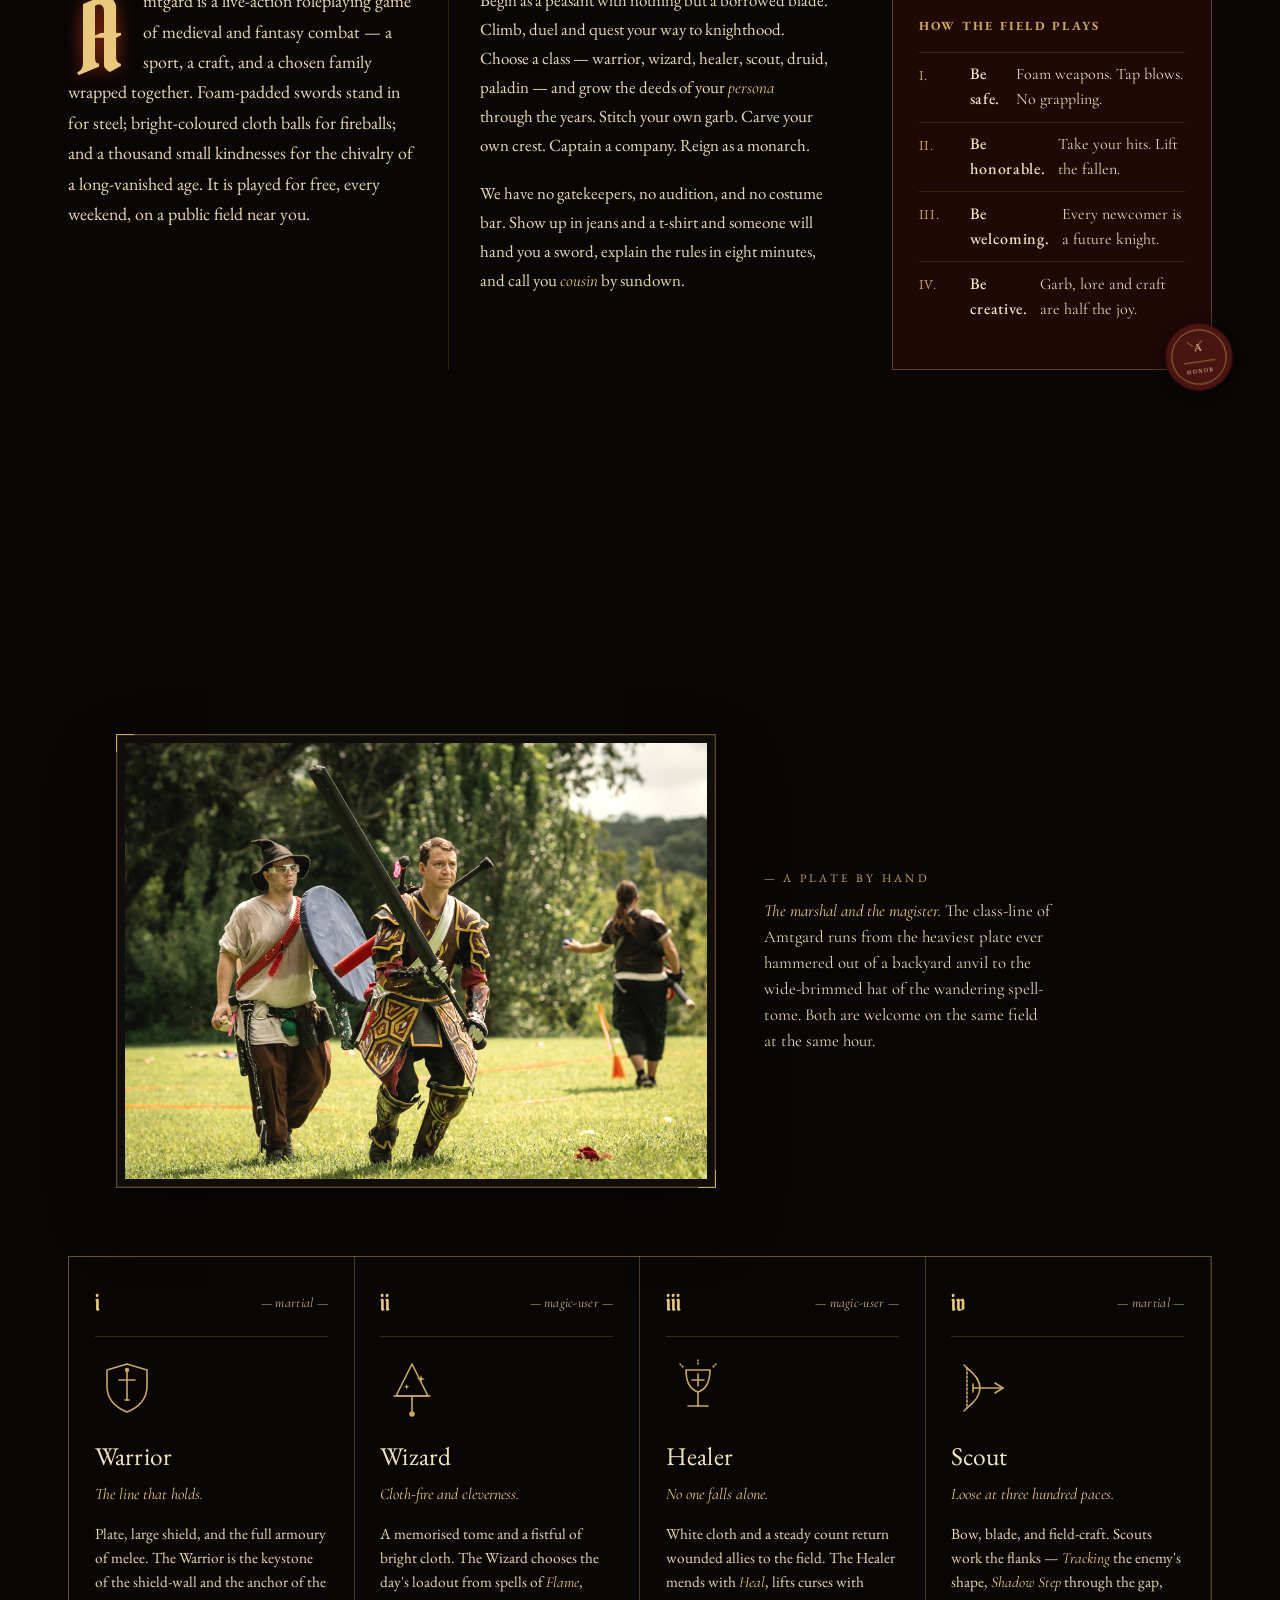
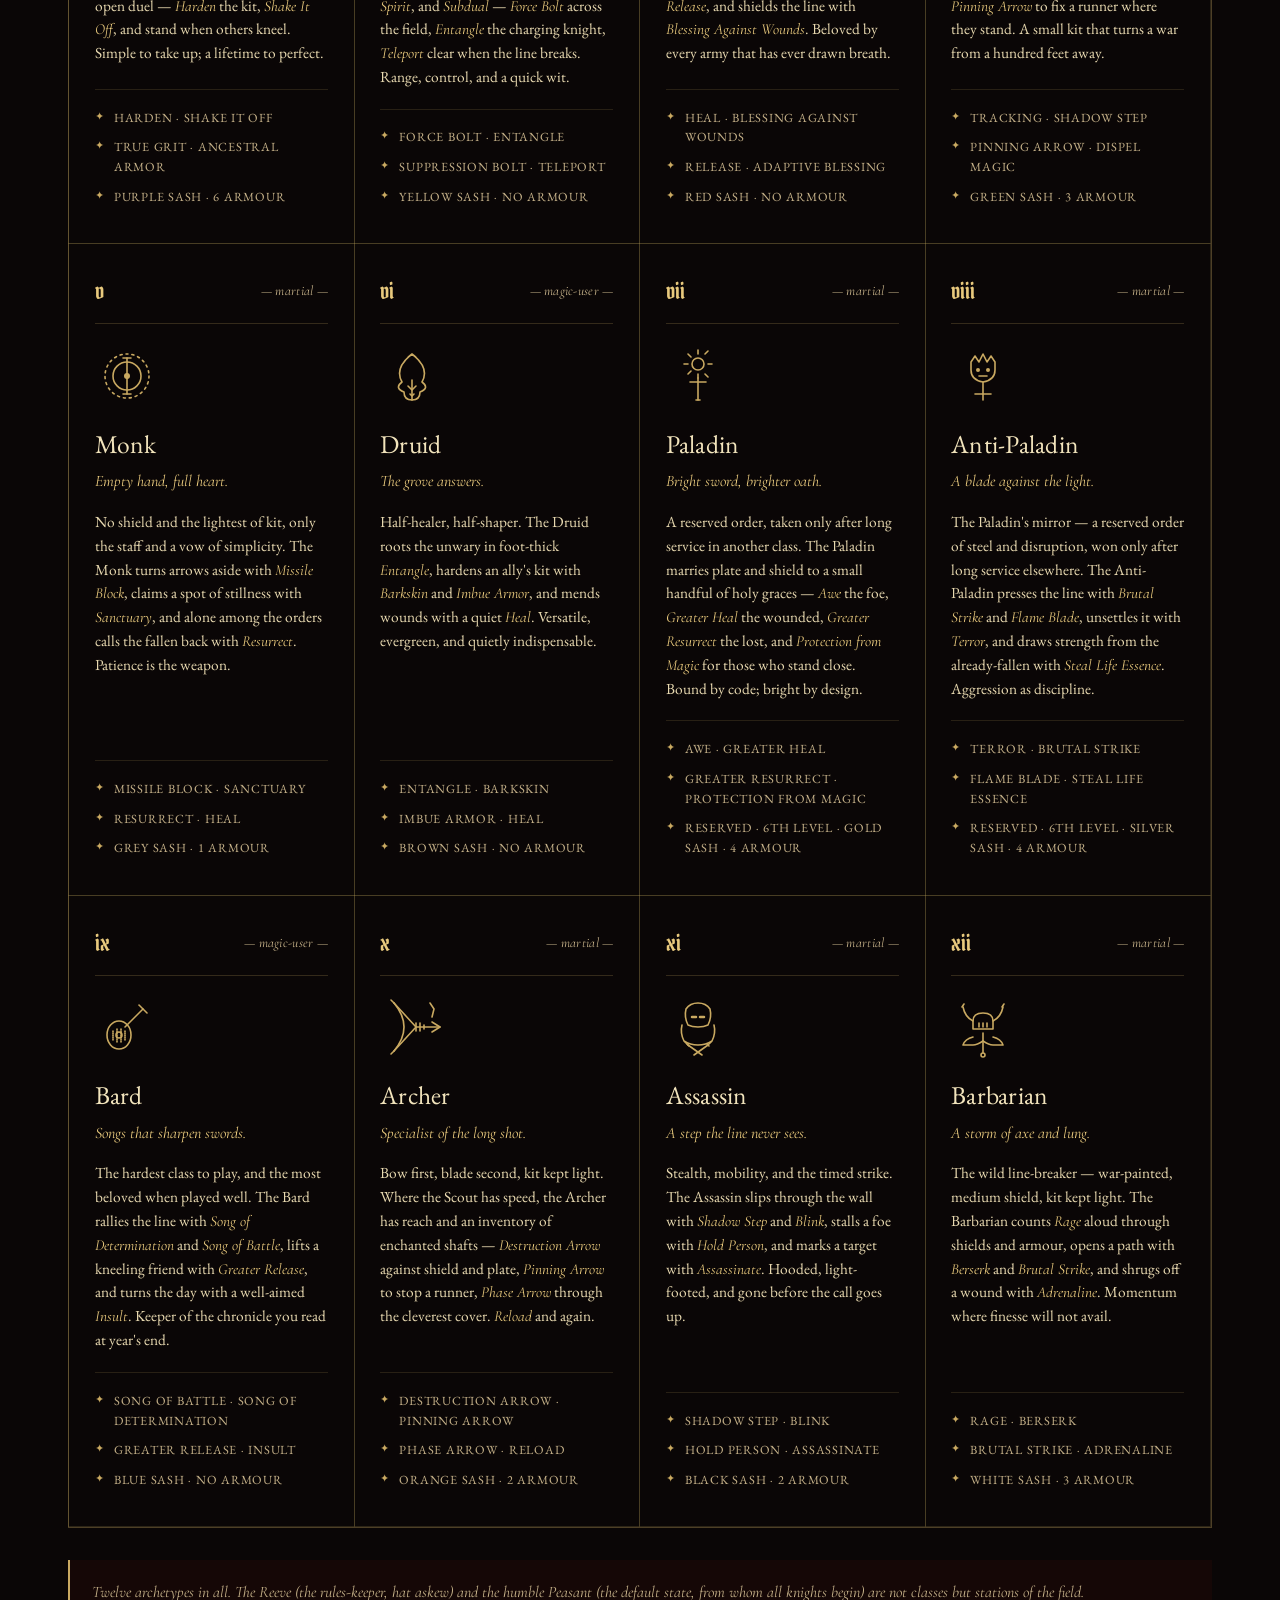
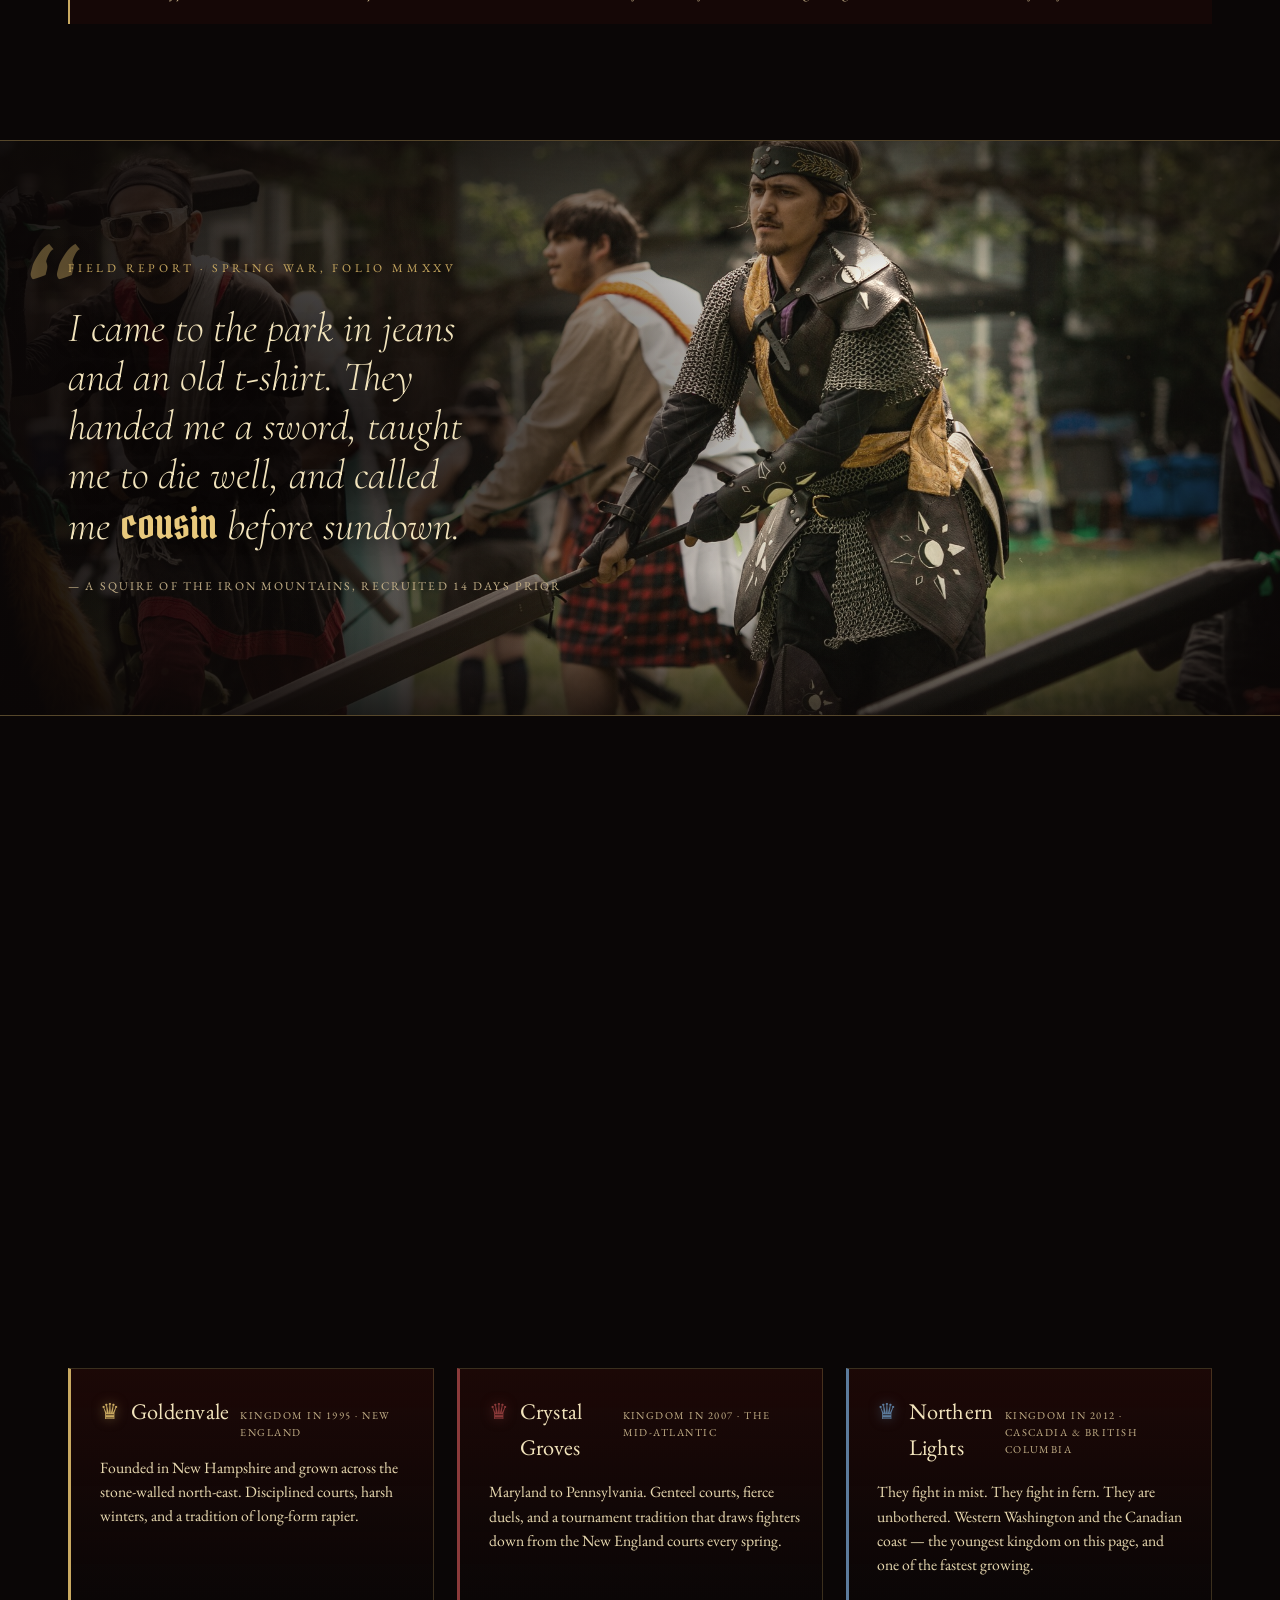
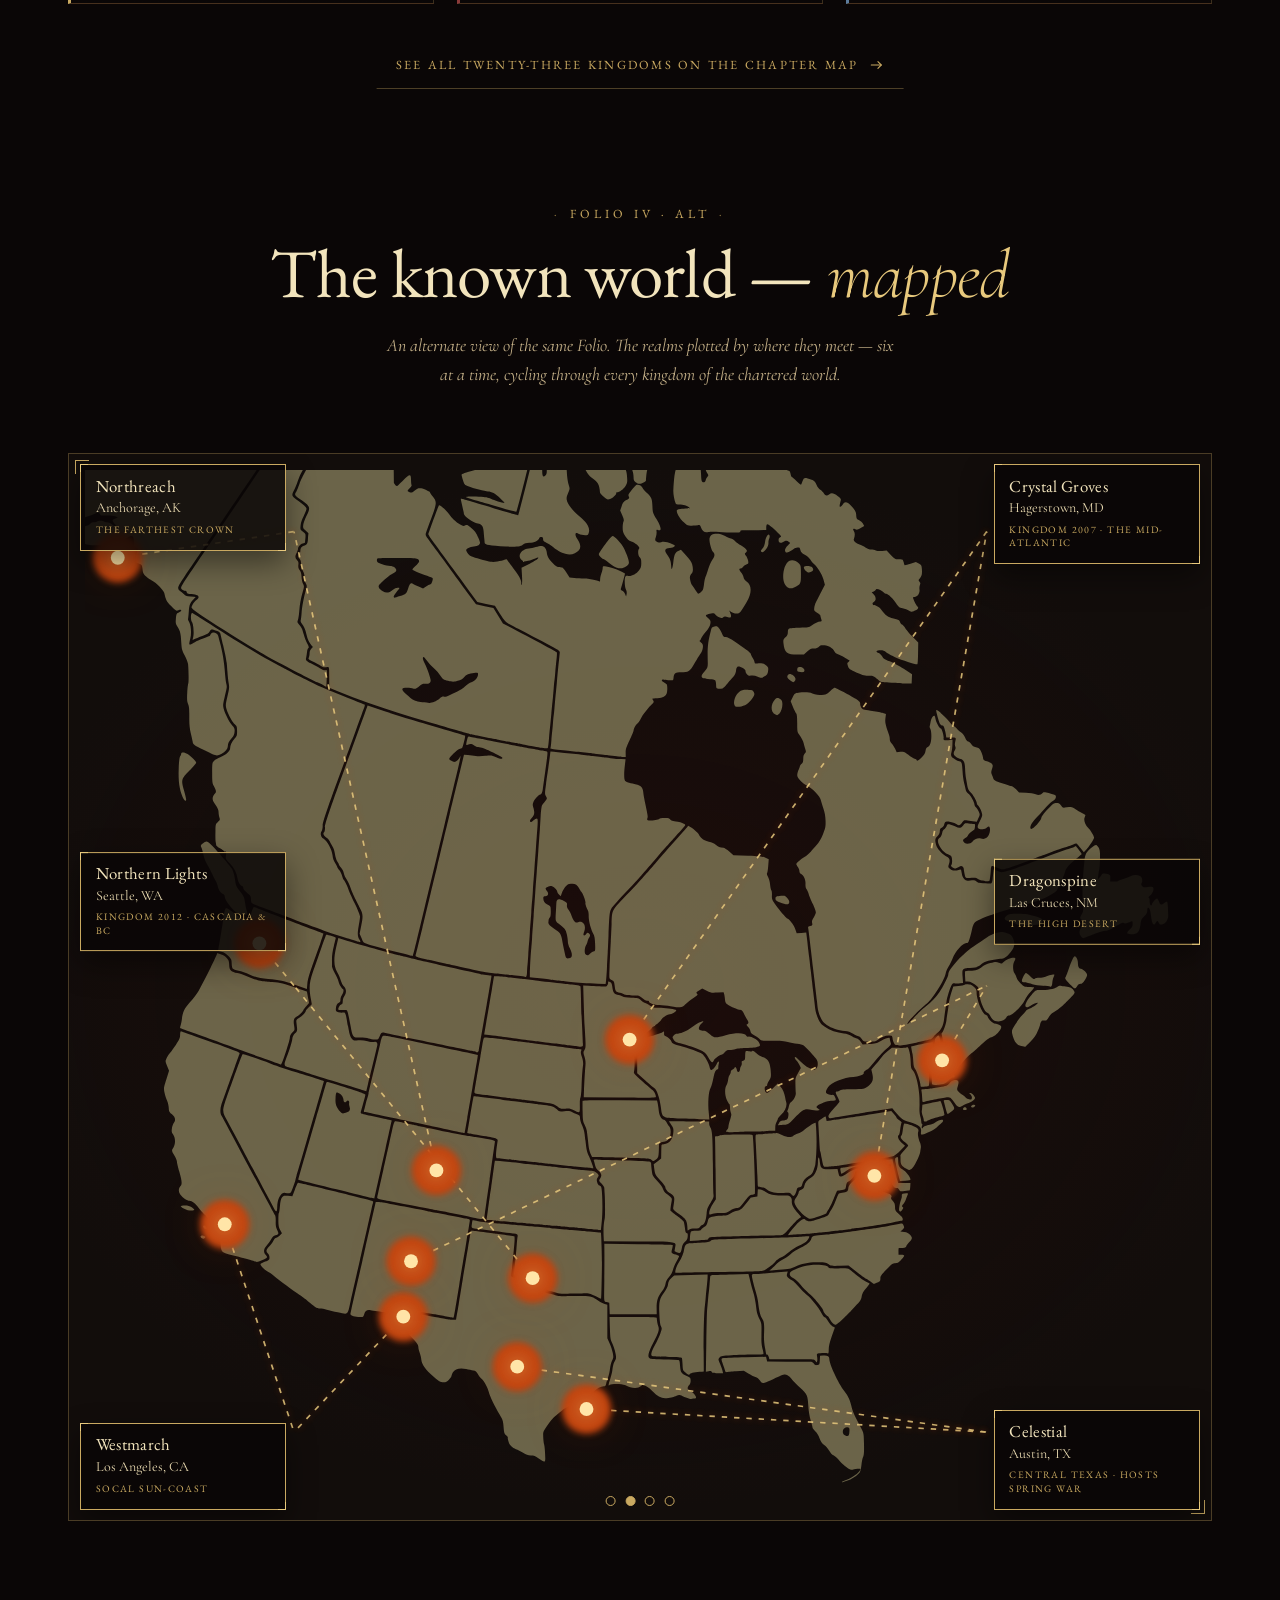
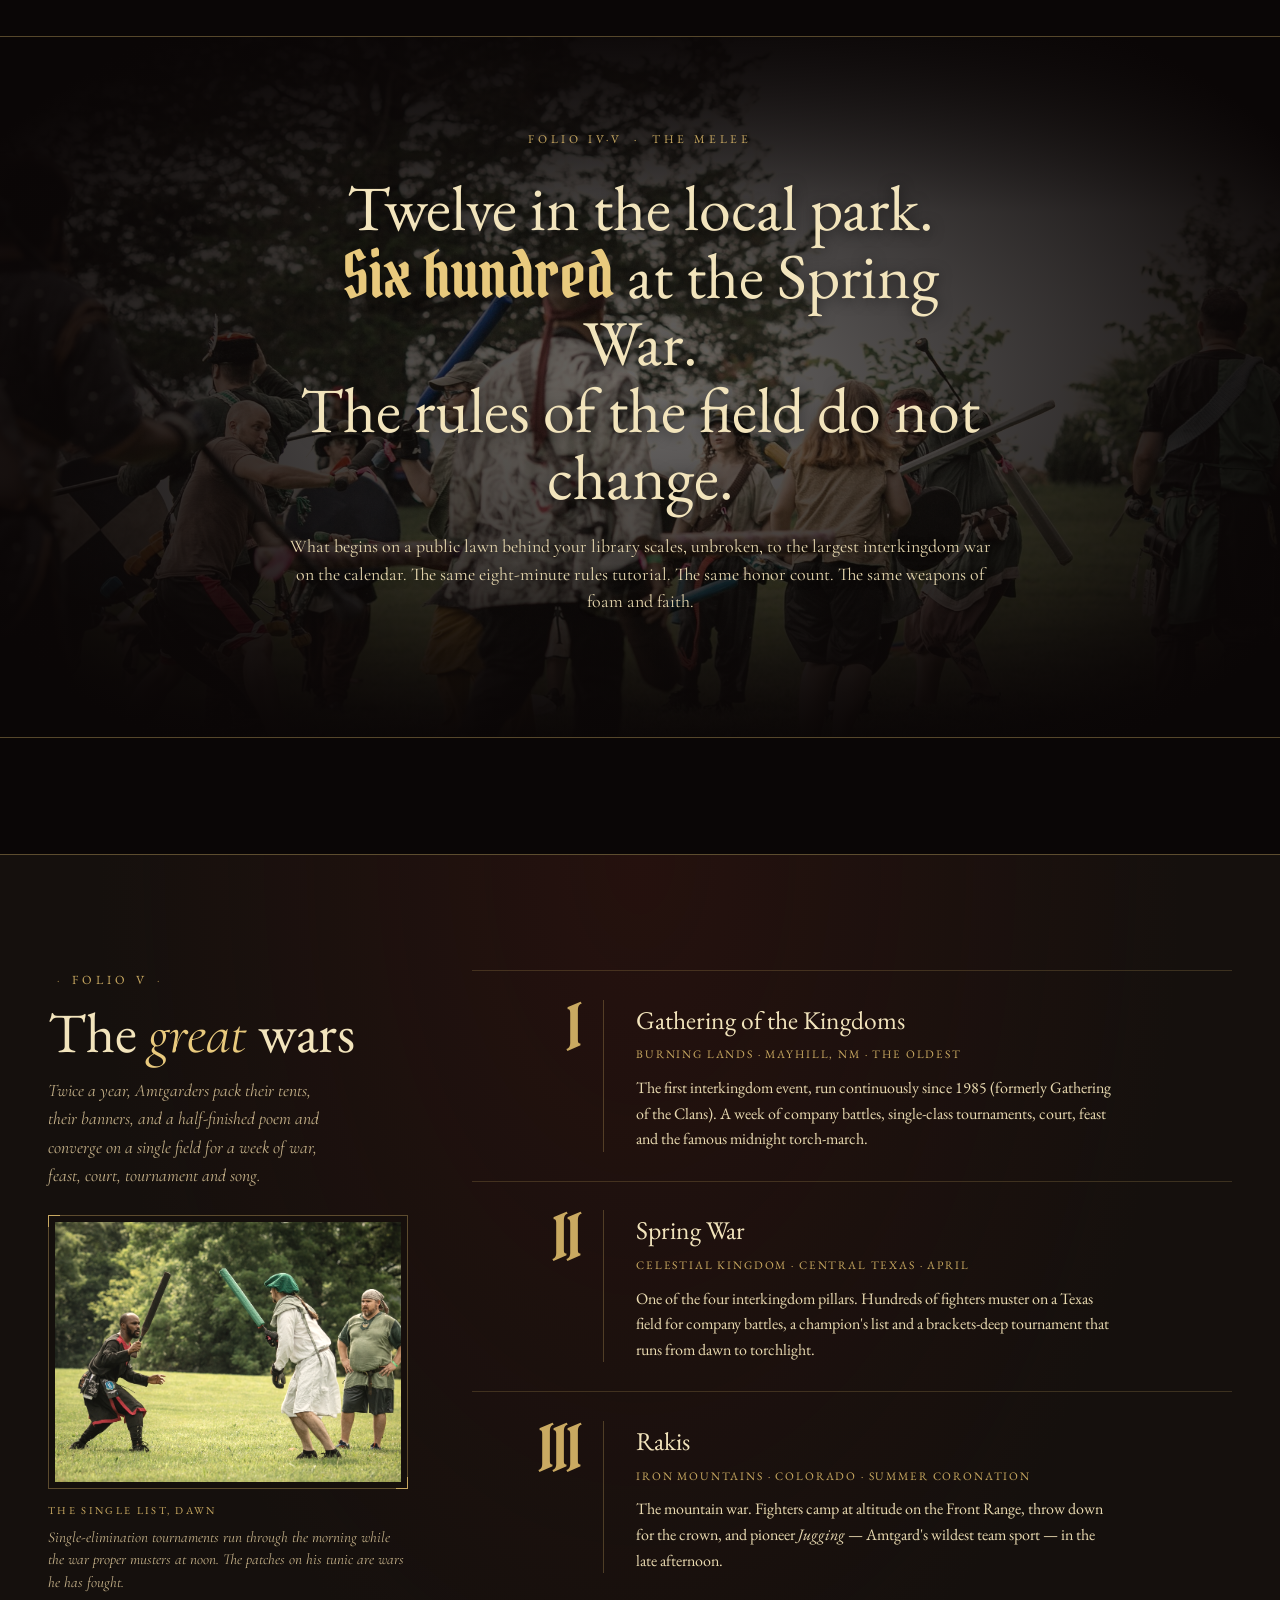
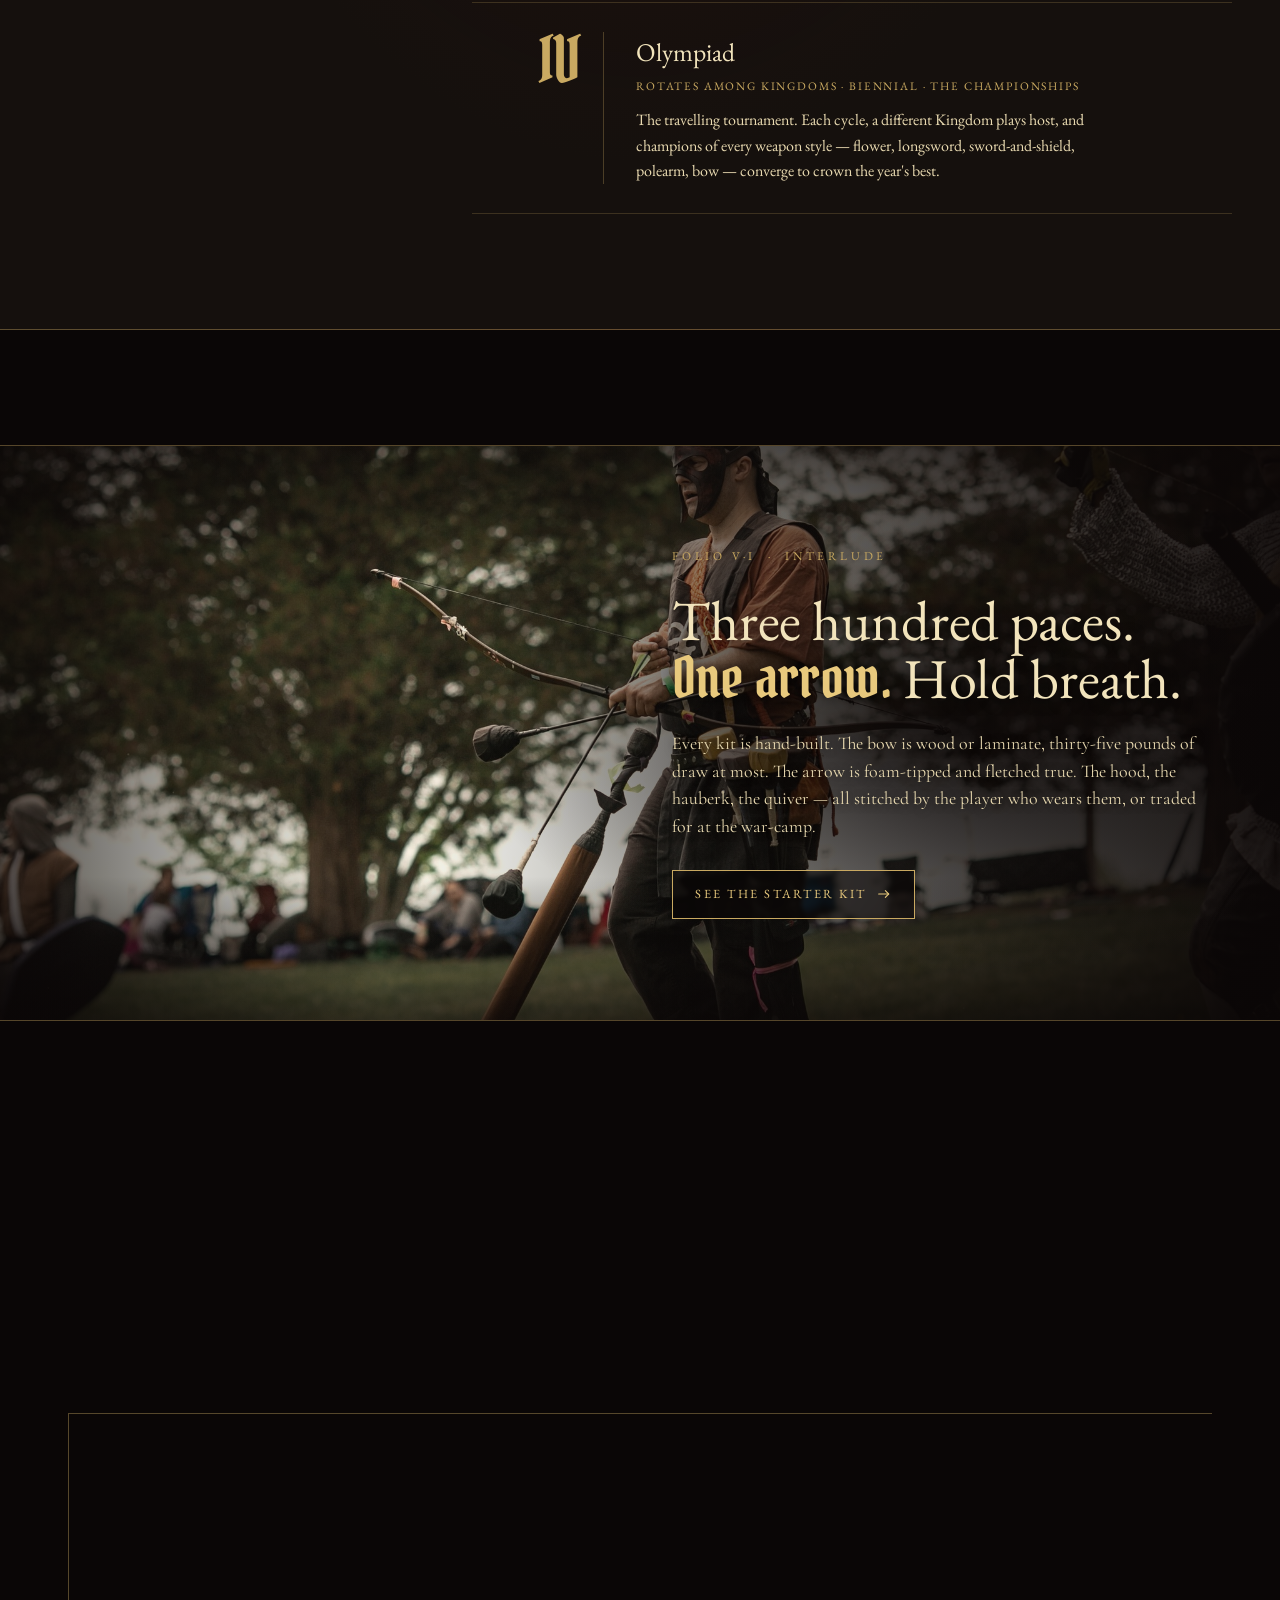
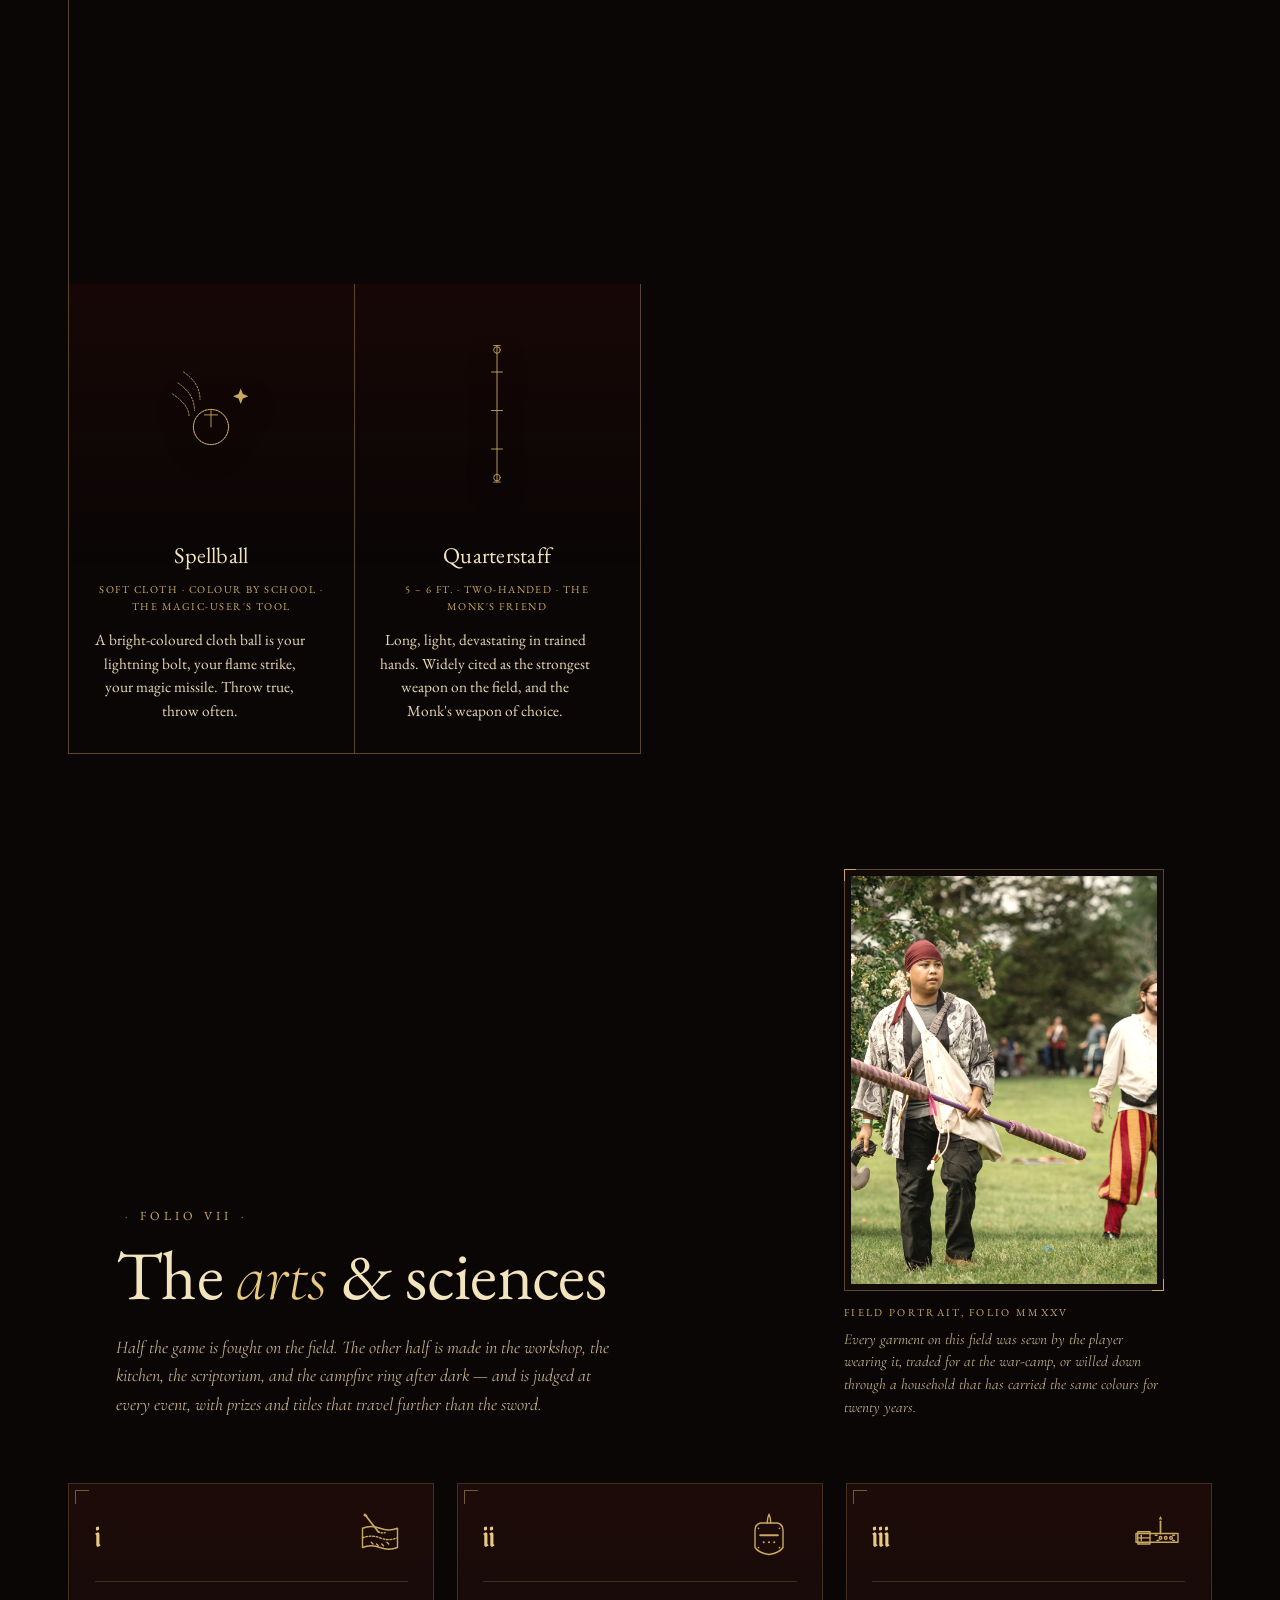
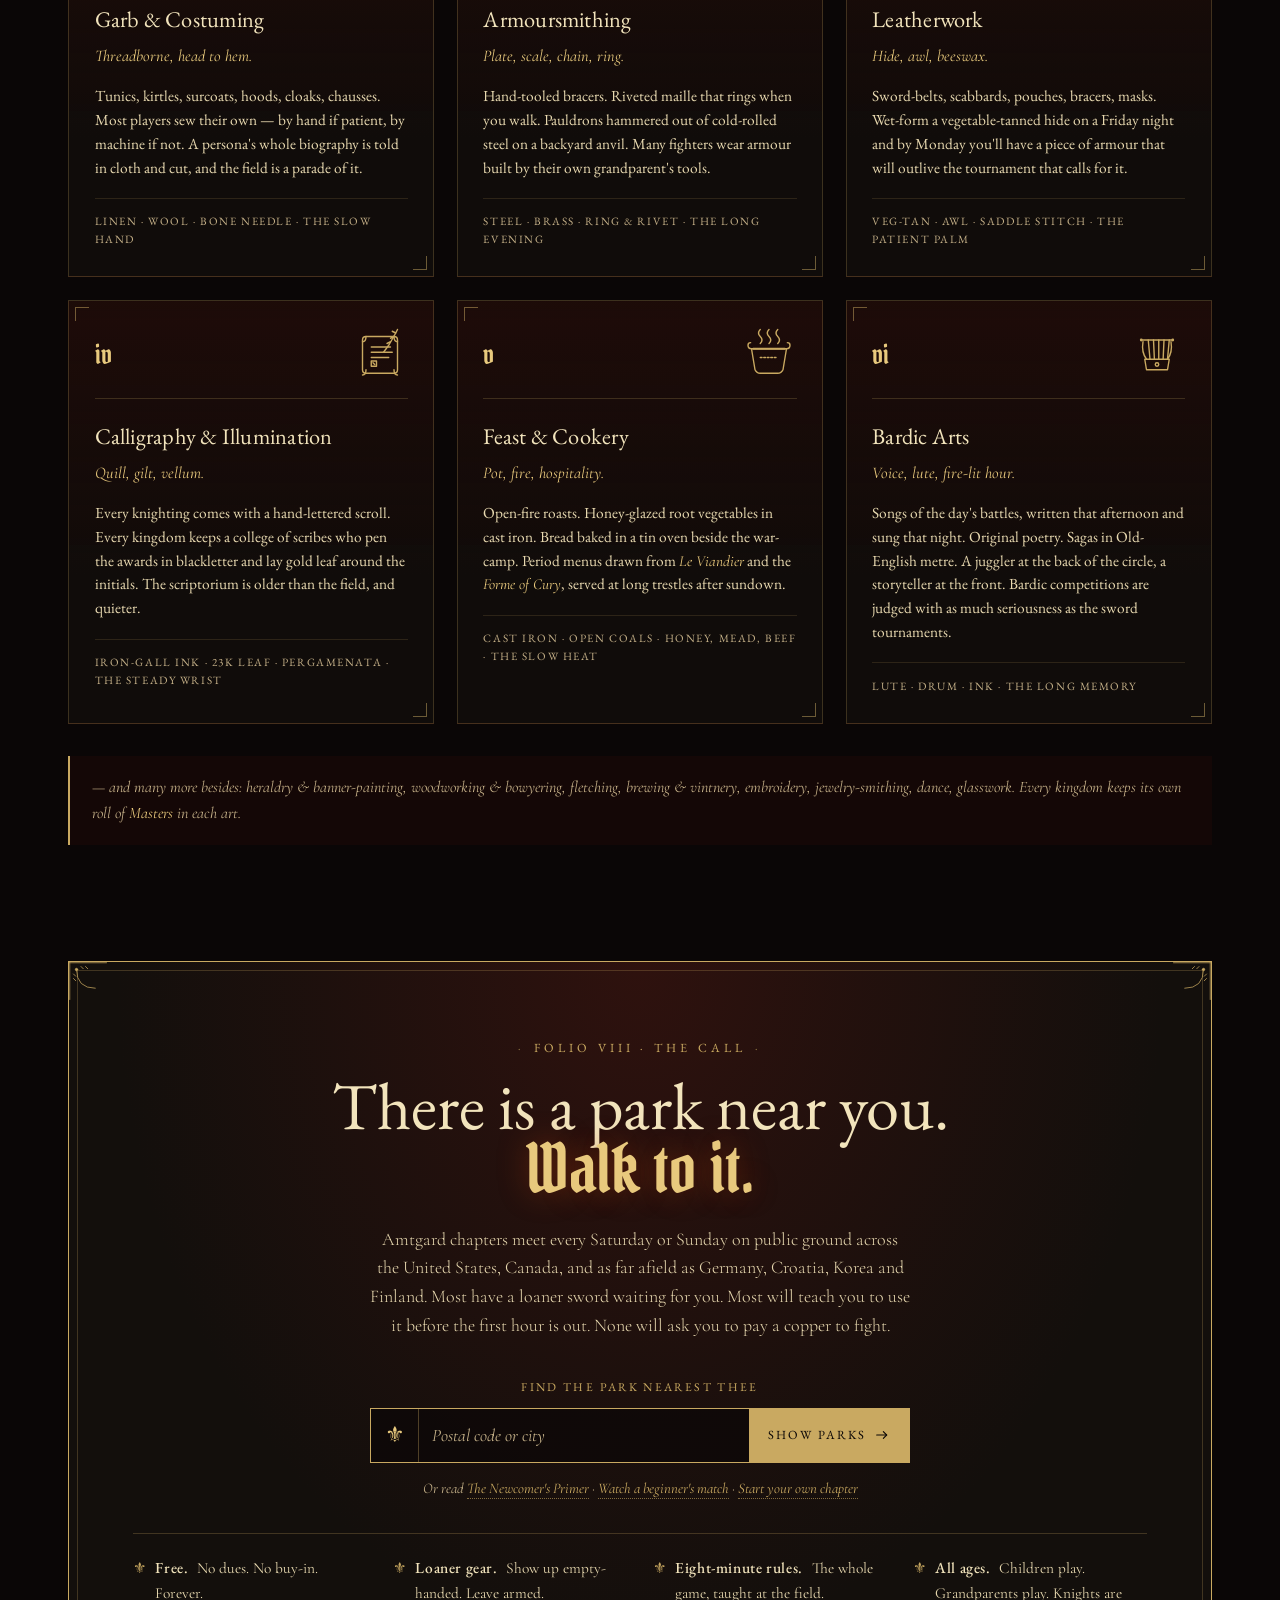
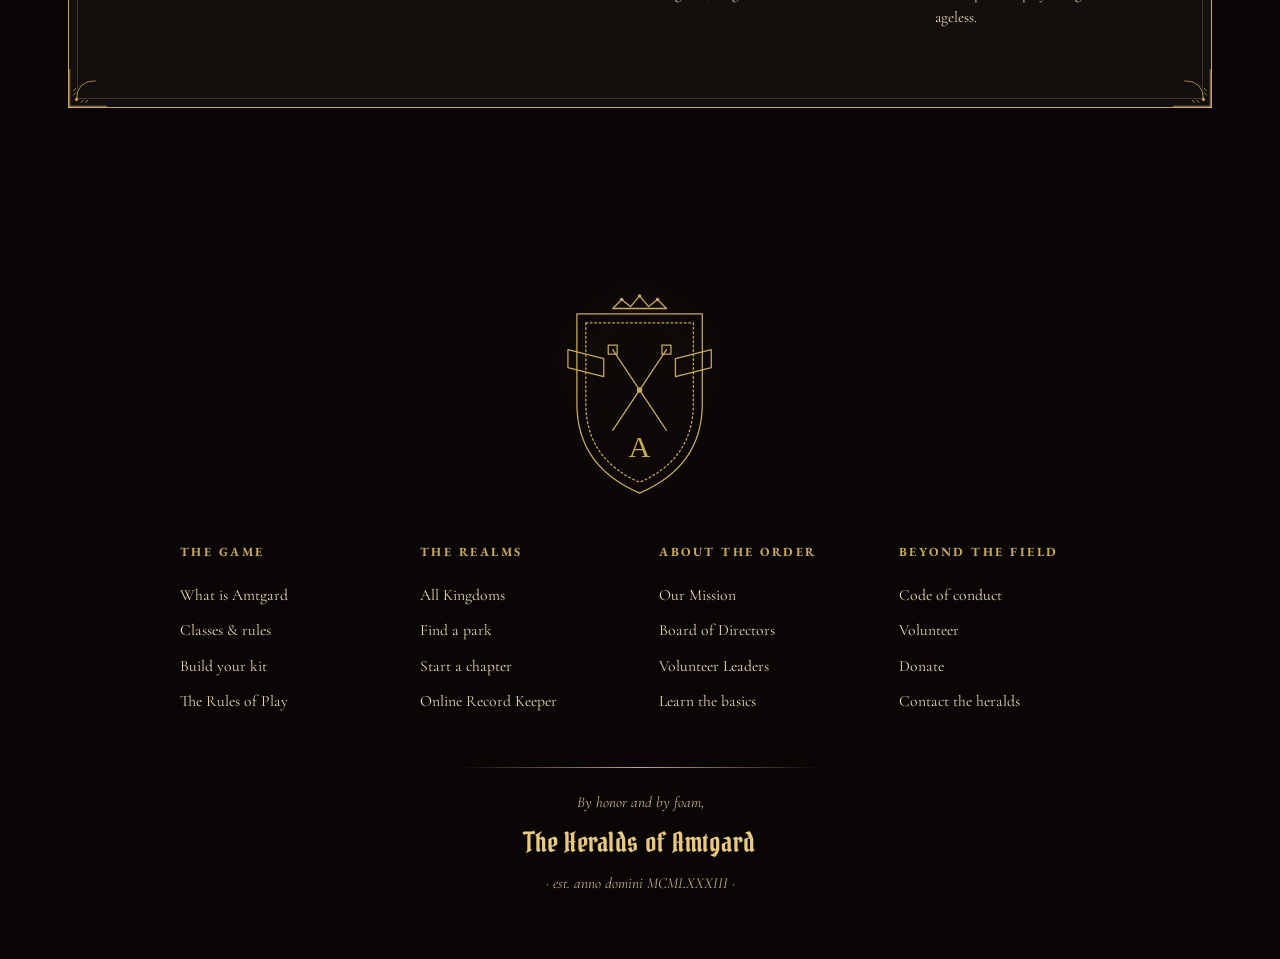
==== commit 4745776b: "Add fade-in class photos for Warrior, Scout, Monk, Bard, Barbarian Promote five class cards to class" ====
--- a/index.html
+++ b/index.html
@@ -271,7 +271,10 @@
 
       <div class="class-grid">
         <!-- WARRIOR -->
-        <article class="class-card" data-tone="purple">
+        <article class="class-card class-card--has-photo" data-tone="purple" style="--photo-pos: 40% 30%;">
+          <div class="class-card__photo" aria-hidden="true">
+            <img src="img/class-warrior.jpg" alt="" loading="lazy" />
+          </div>
           <div class="class-card__band">
             <span class="class-card__no">i</span>
             <span class="class-card__hp">— martial —</span>
@@ -347,7 +350,10 @@
         </article>
 
         <!-- SCOUT -->
-        <article class="class-card" data-tone="green">
+        <article class="class-card class-card--has-photo" data-tone="green" style="--photo-pos: 55% 25%;">
+          <div class="class-card__photo" aria-hidden="true">
+            <img src="img/class-scout.jpg" alt="" loading="lazy" />
+          </div>
           <div class="class-card__band">
             <span class="class-card__no">iv</span>
             <span class="class-card__hp">— martial —</span>
@@ -372,7 +378,10 @@
         </article>
 
         <!-- MONK -->
-        <article class="class-card" data-tone="grey">
+        <article class="class-card class-card--has-photo" data-tone="grey" style="--photo-pos: 40% 25%;">
+          <div class="class-card__photo" aria-hidden="true">
+            <img src="img/class-monk.jpg" alt="" loading="lazy" />
+          </div>
           <div class="class-card__band">
             <span class="class-card__no">v</span>
             <span class="class-card__hp">— martial —</span>
@@ -477,7 +486,10 @@
         </article>
 
         <!-- BARD -->
-        <article class="class-card" data-tone="blue">
+        <article class="class-card class-card--has-photo" data-tone="blue" style="--photo-pos: 28% 22%;">
+          <div class="class-card__photo" aria-hidden="true">
+            <img src="img/class-bard.jpg" alt="" loading="lazy" />
+          </div>
           <div class="class-card__band">
             <span class="class-card__no">ix</span>
             <span class="class-card__hp">— magic-user —</span>
@@ -558,7 +570,10 @@
         </article>
 
         <!-- BARBARIAN -->
-        <article class="class-card" data-tone="white">
+        <article class="class-card class-card--has-photo" data-tone="white" style="--photo-pos: 48% 30%;">
+          <div class="class-card__photo" aria-hidden="true">
+            <img src="img/class-barbarian.jpg" alt="" loading="lazy" />
+          </div>
           <div class="class-card__band">
             <span class="class-card__no">xii</span>
             <span class="class-card__hp">— martial —</span>
--- a/styles.css
+++ b/styles.css
@@ -1023,8 +1023,8 @@
   width: 100%;
   height: 100%;
   object-fit: cover;
-  /* Crop & center on the archer's torso/face */
-  object-position: 65% 35%;
+  /* Per-card override via --photo-pos; default crops the archer */
+  object-position: var(--photo-pos, 65% 35%);
   filter: saturate(0.85) contrast(1.05) sepia(0.18);
 }
 /* darken the photo so the card text remains legible */
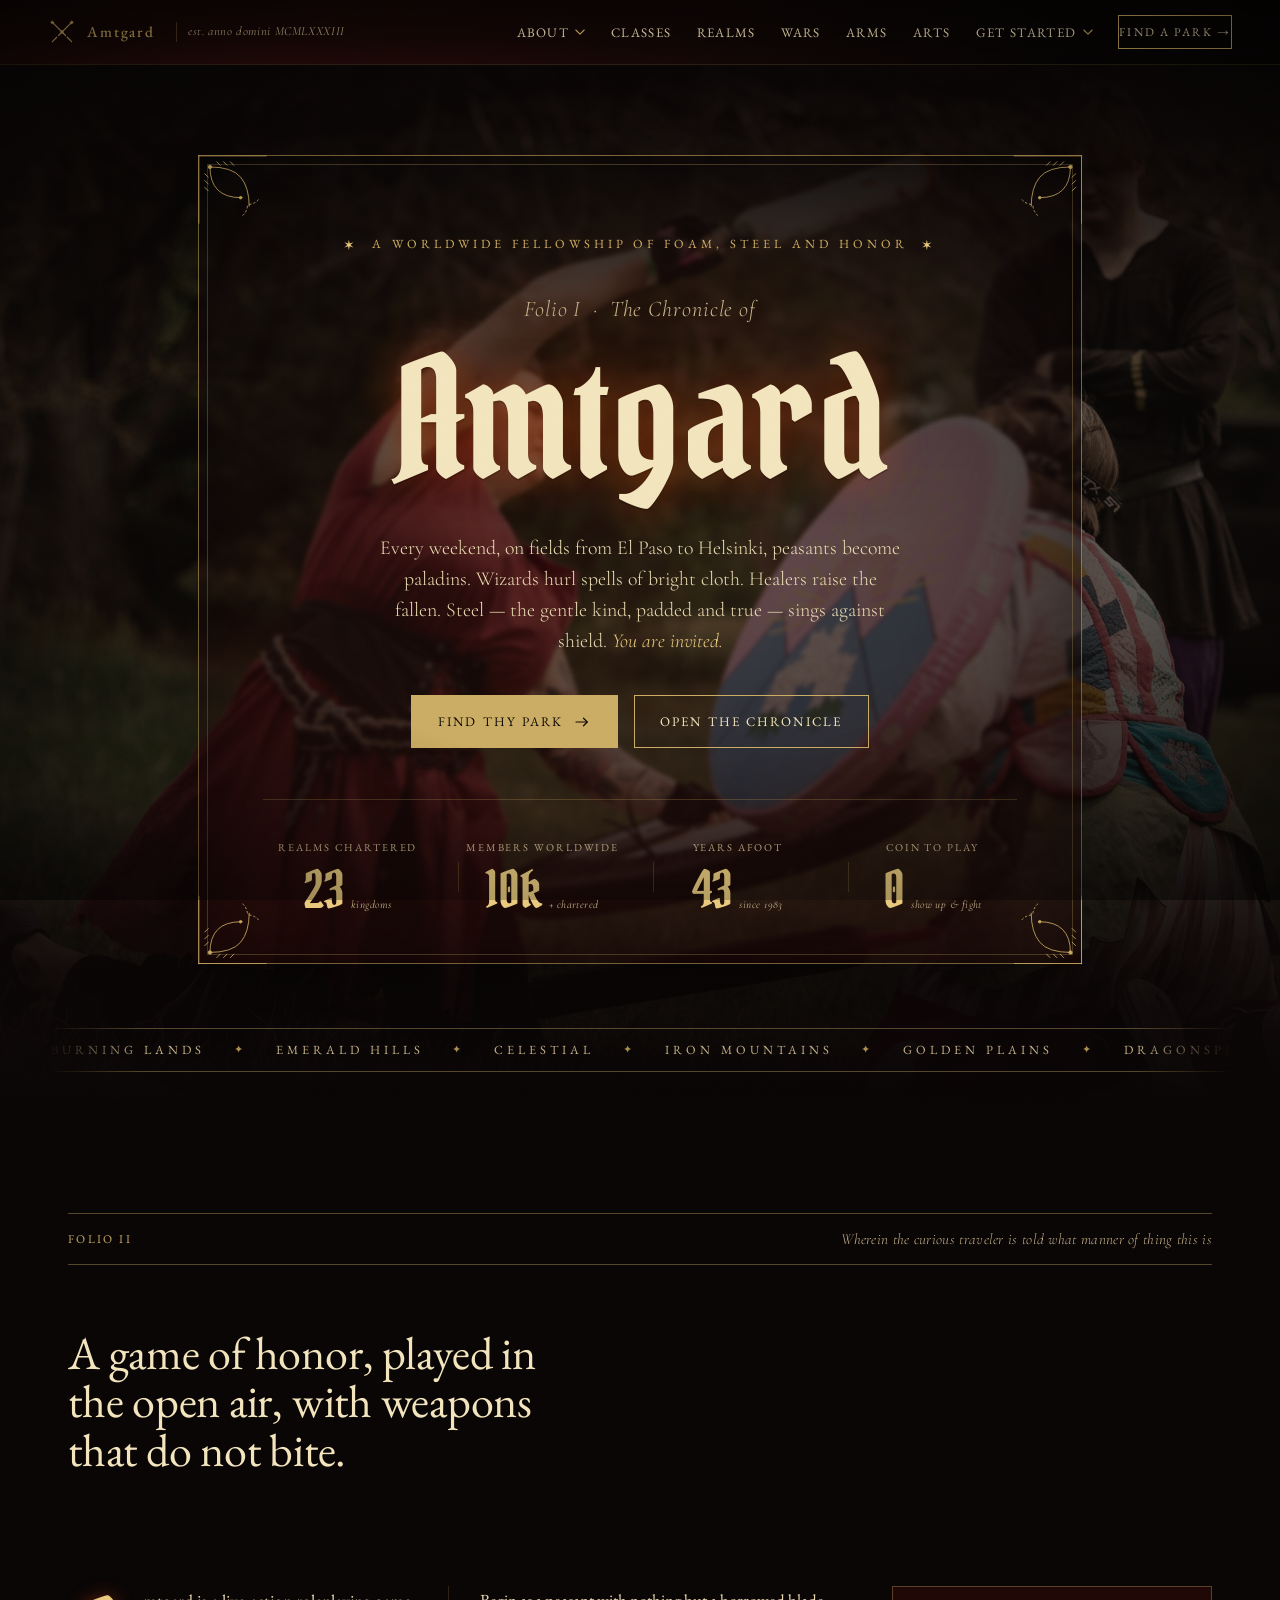
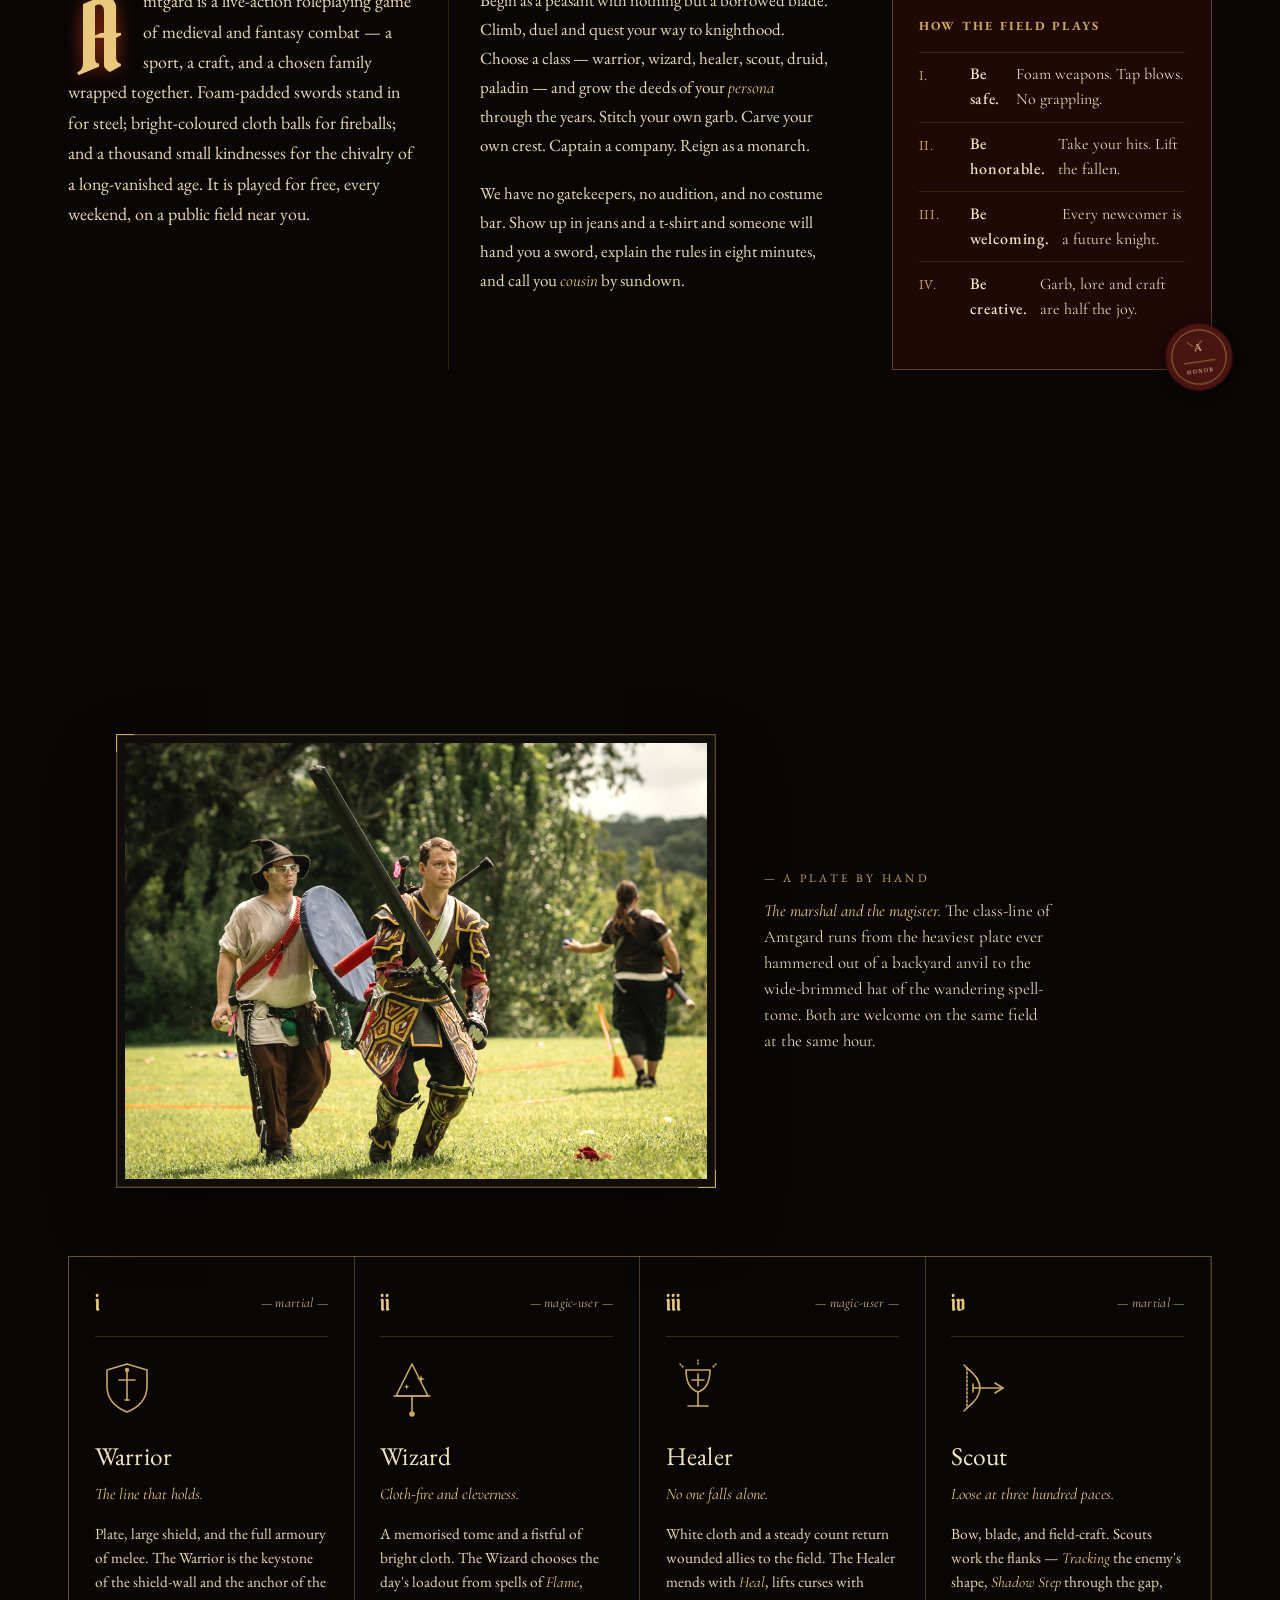
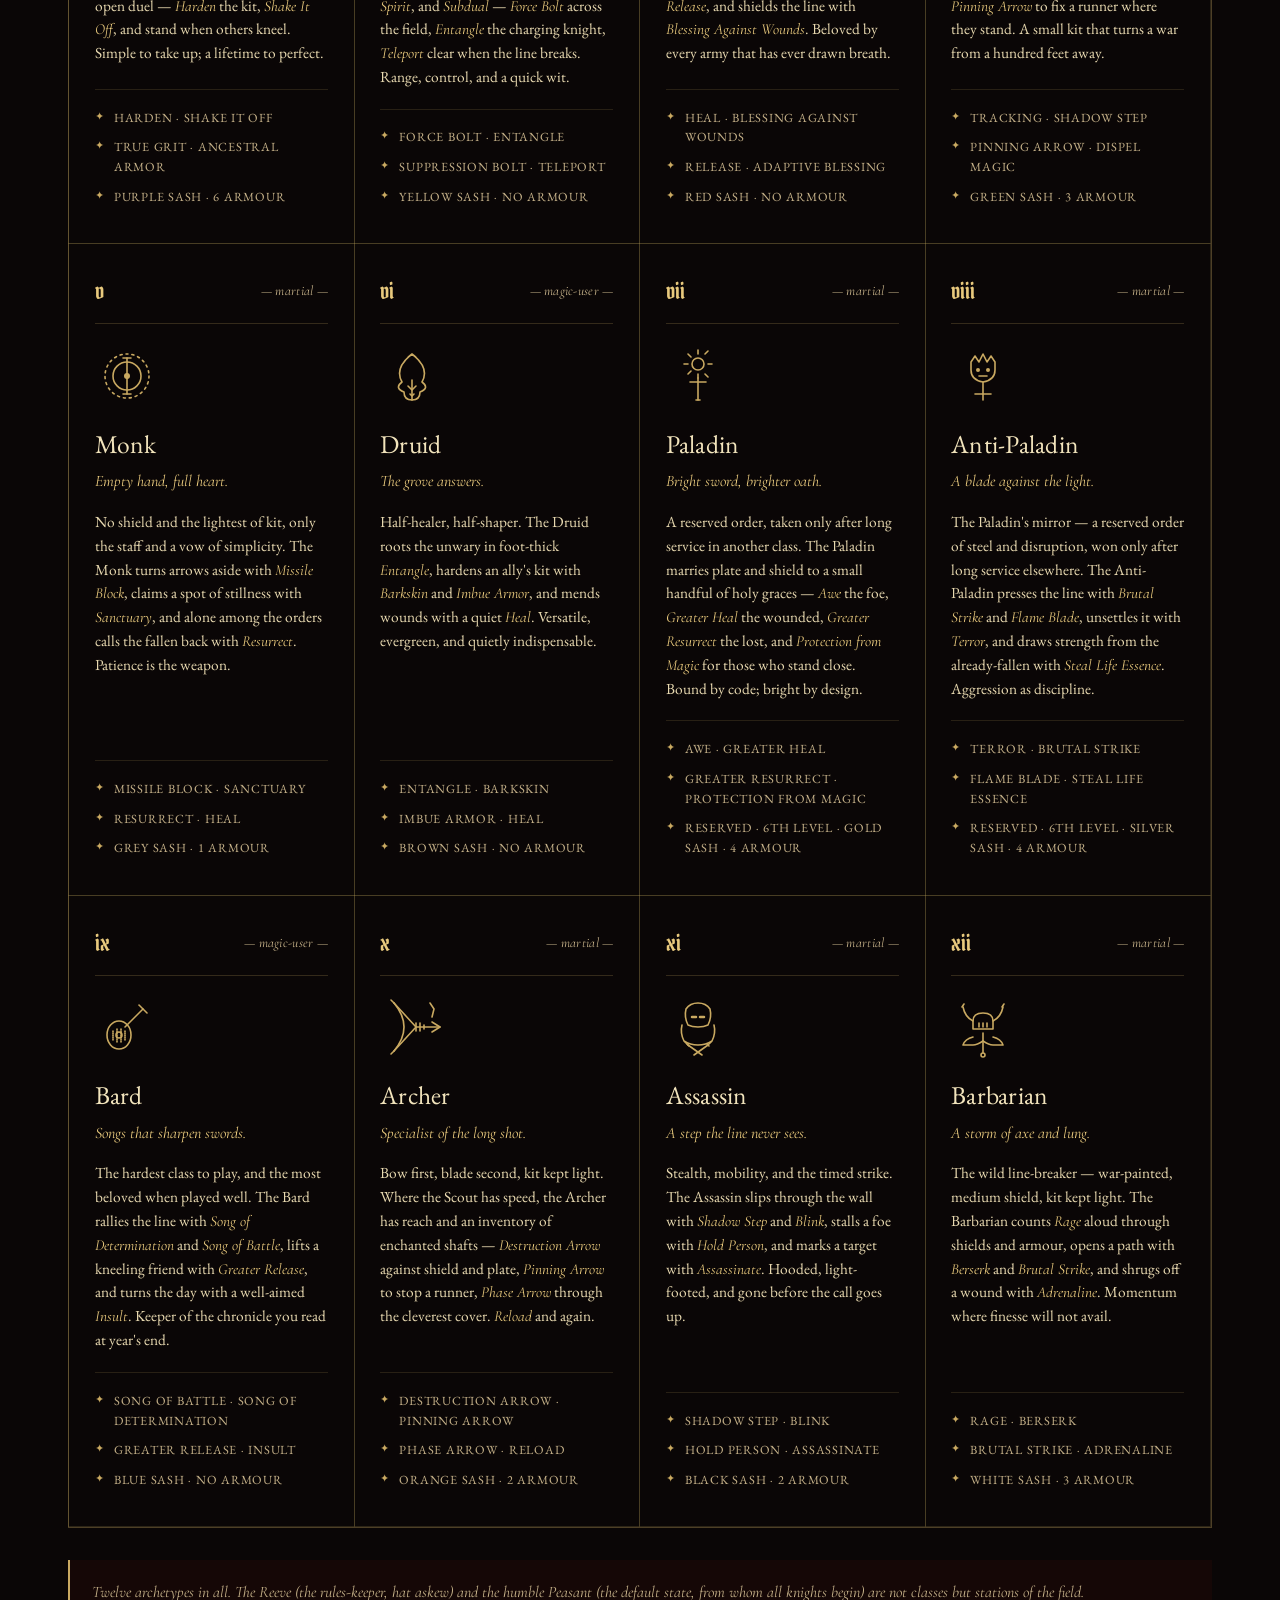
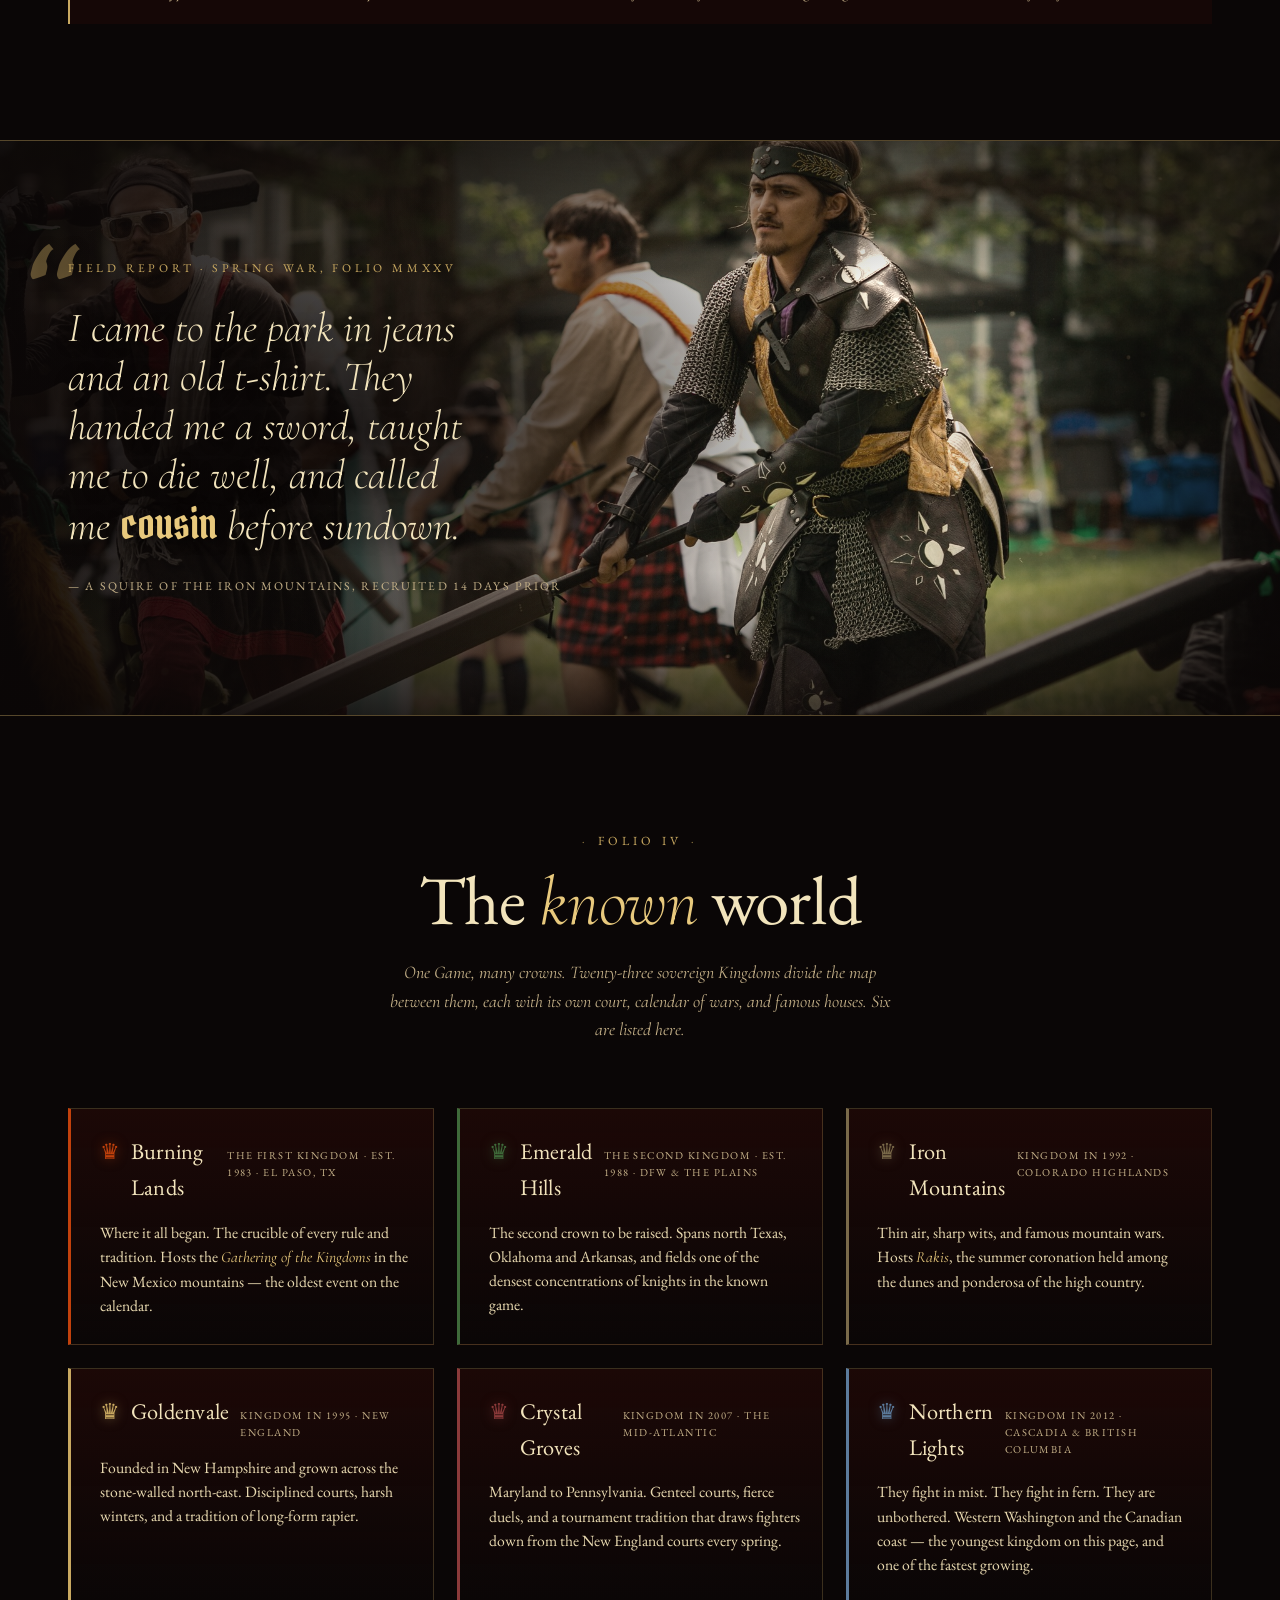
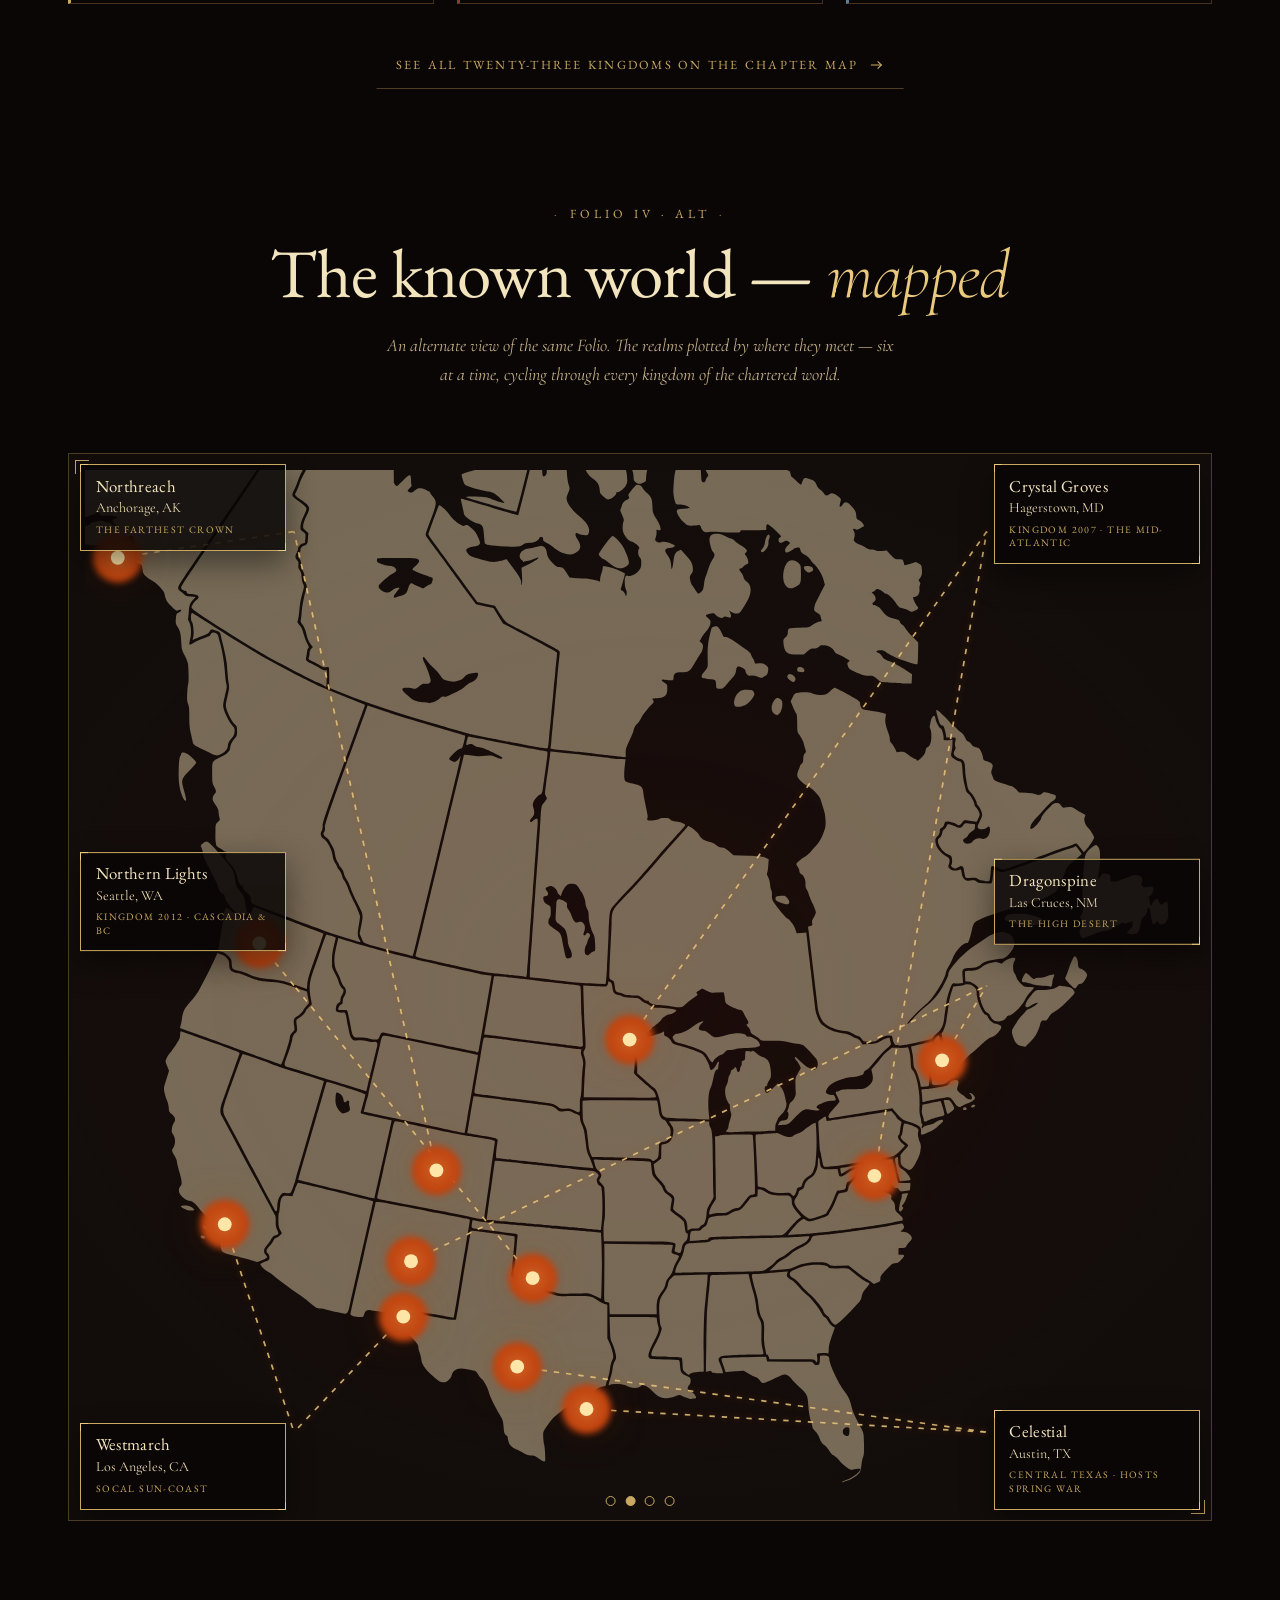
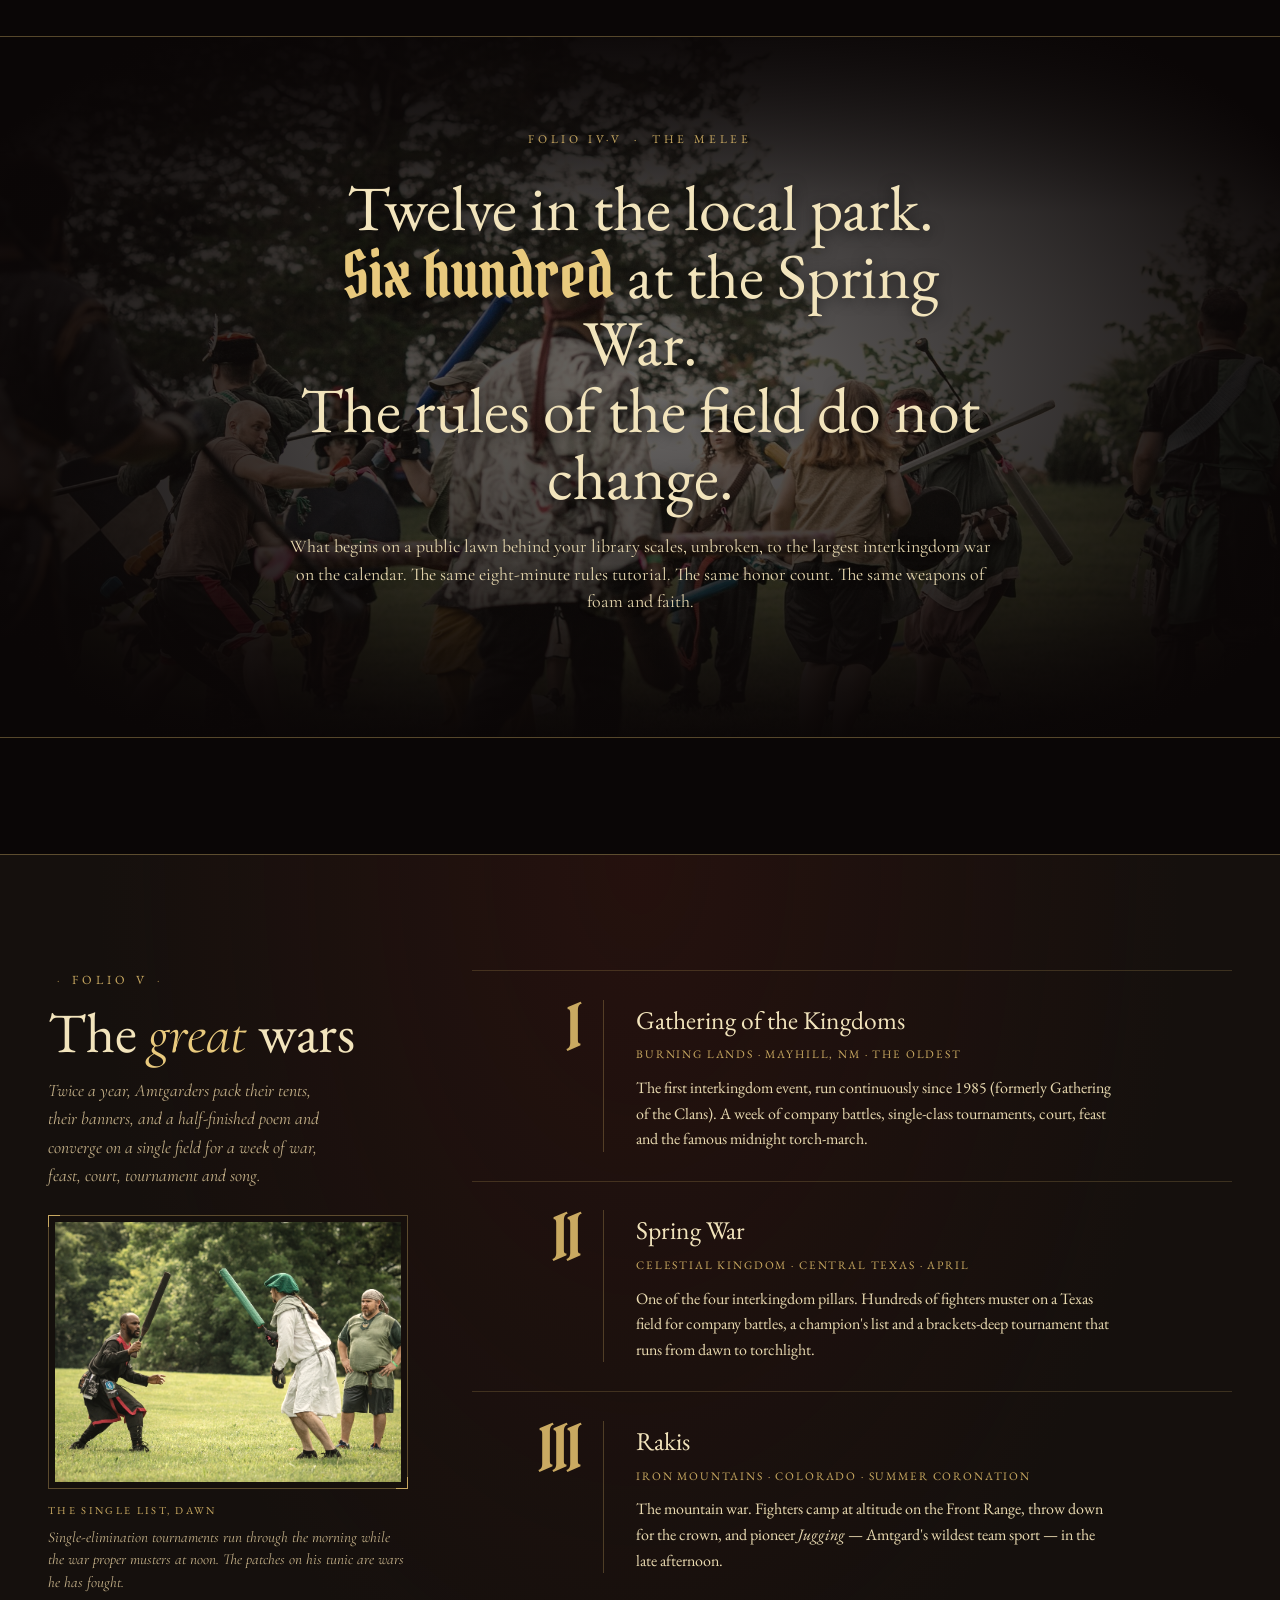
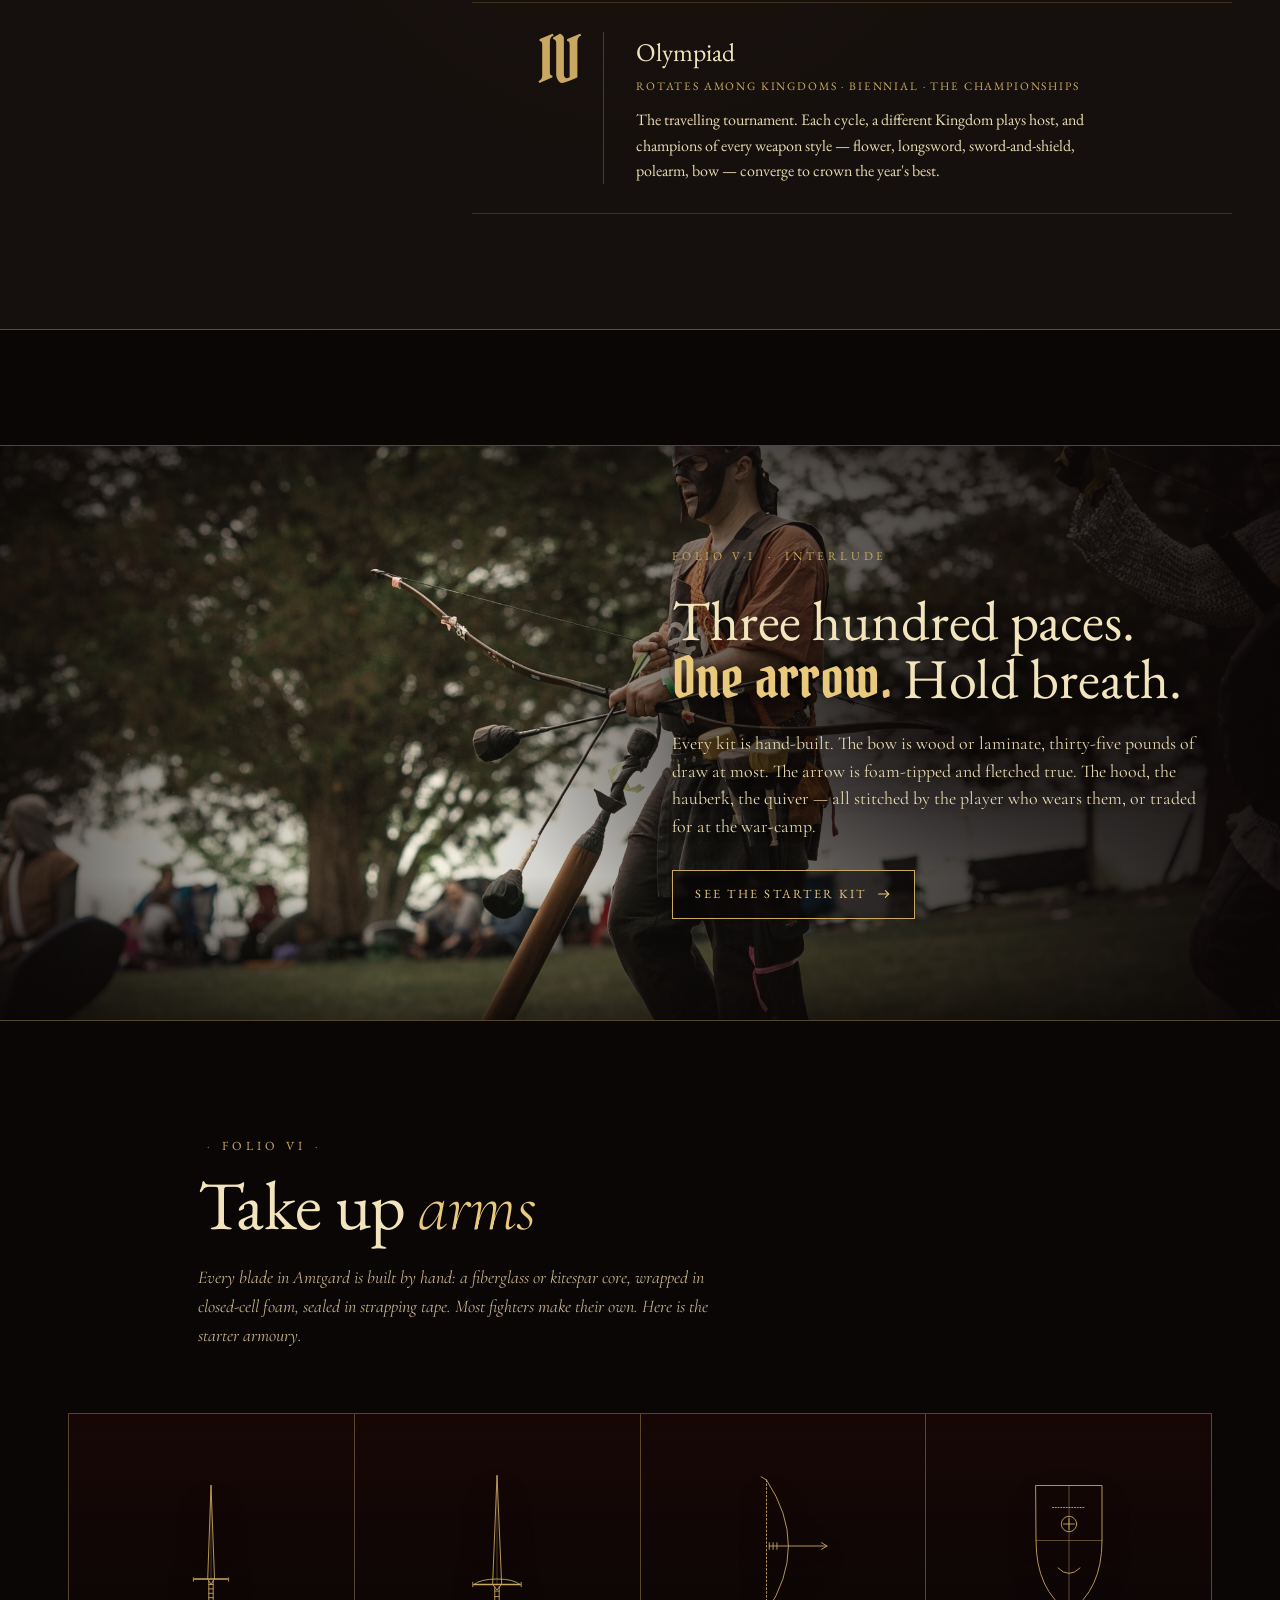
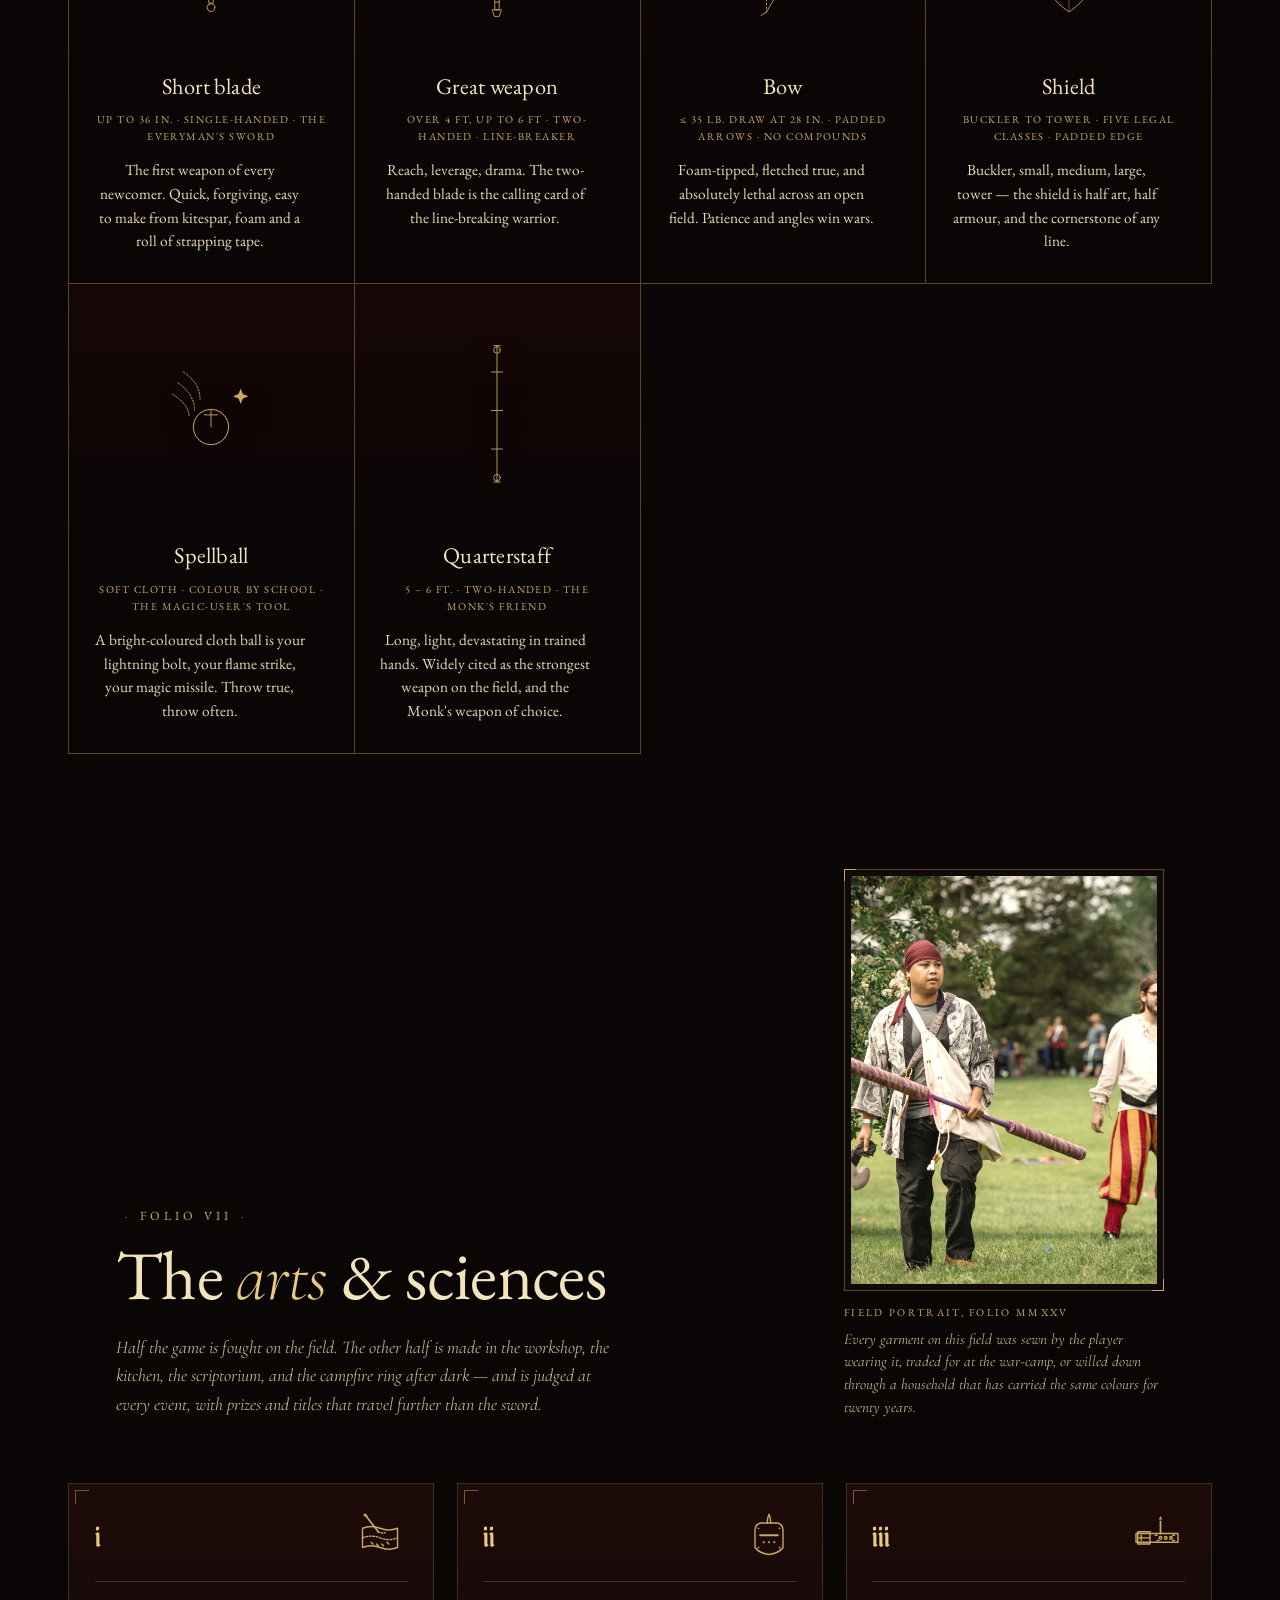
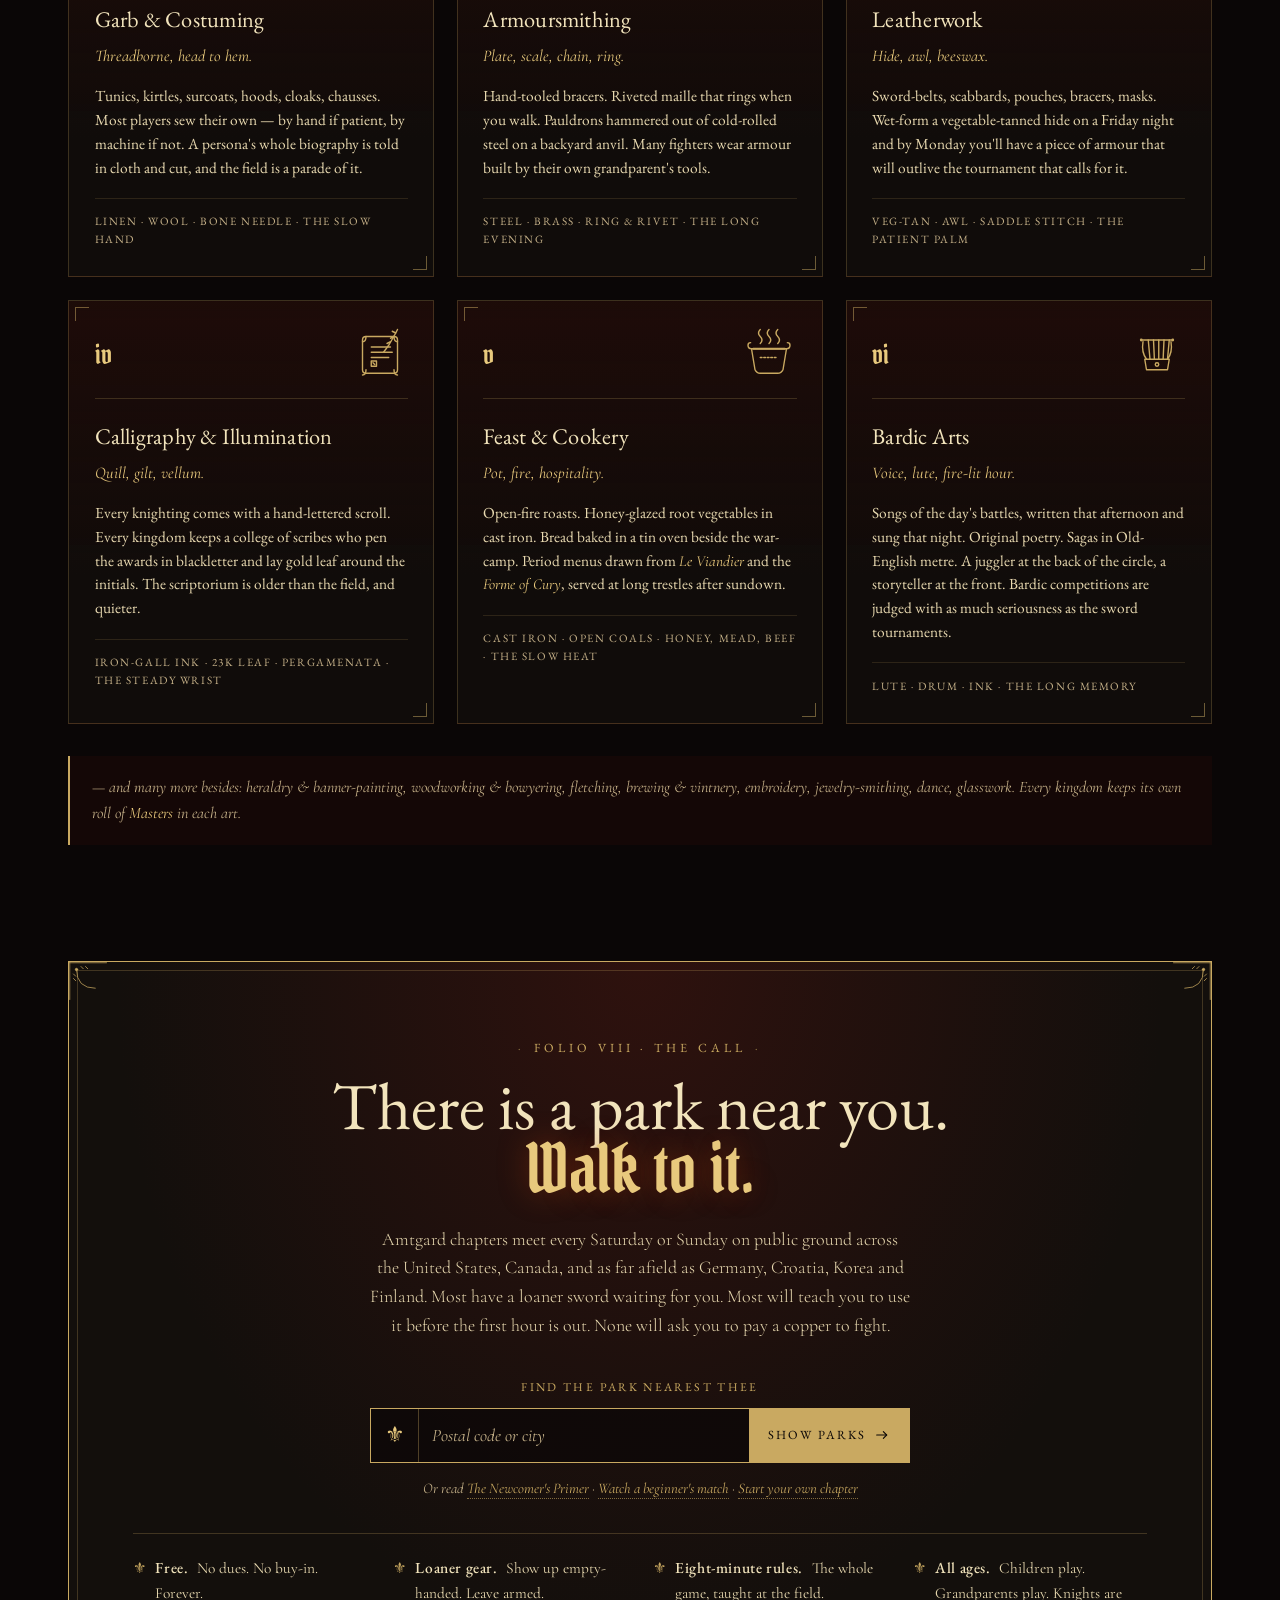
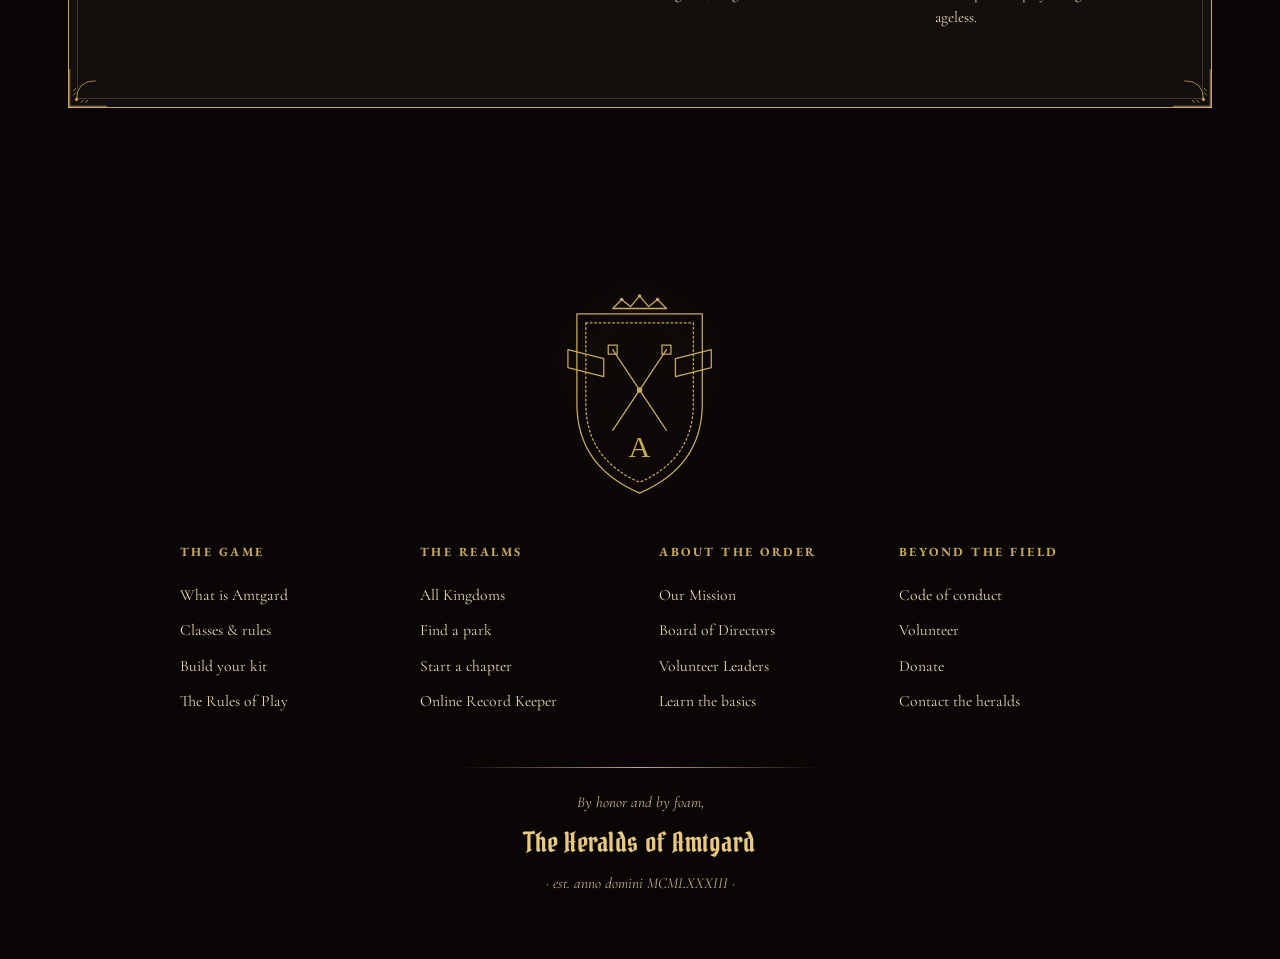
==== commit edb64fa2: "Tune class-card --photo-pos values for desktop centering Tighter narrow-card crops on desktop pushed" ====
--- a/index.html
+++ b/index.html
@@ -271,7 +271,7 @@
 
       <div class="class-grid">
         <!-- WARRIOR -->
-        <article class="class-card class-card--has-photo" data-tone="purple" style="--photo-pos: 40% 30%;">
+        <article class="class-card class-card--has-photo" data-tone="purple" style="--photo-pos: 35% 30%;">
           <div class="class-card__photo" aria-hidden="true">
             <img src="img/class-warrior.jpg" alt="" loading="lazy" />
           </div>
@@ -350,7 +350,7 @@
         </article>
 
         <!-- SCOUT -->
-        <article class="class-card class-card--has-photo" data-tone="green" style="--photo-pos: 55% 25%;">
+        <article class="class-card class-card--has-photo" data-tone="green" style="--photo-pos: 60% 25%;">
           <div class="class-card__photo" aria-hidden="true">
             <img src="img/class-scout.jpg" alt="" loading="lazy" />
           </div>
@@ -378,7 +378,7 @@
         </article>
 
         <!-- MONK -->
-        <article class="class-card class-card--has-photo" data-tone="grey" style="--photo-pos: 40% 25%;">
+        <article class="class-card class-card--has-photo" data-tone="grey" style="--photo-pos: 35% 25%;">
           <div class="class-card__photo" aria-hidden="true">
             <img src="img/class-monk.jpg" alt="" loading="lazy" />
           </div>
@@ -486,7 +486,7 @@
         </article>
 
         <!-- BARD -->
-        <article class="class-card class-card--has-photo" data-tone="blue" style="--photo-pos: 28% 22%;">
+        <article class="class-card class-card--has-photo" data-tone="blue" style="--photo-pos: 22% 22%;">
           <div class="class-card__photo" aria-hidden="true">
             <img src="img/class-bard.jpg" alt="" loading="lazy" />
           </div>
--- a/styles.css
+++ b/styles.css
@@ -1577,15 +1577,12 @@
   background-size: 159.07% 129.76%;
   background-position: right bottom;
   filter:
-    sepia(0.85)
-    saturate(1.5)
-    hue-rotate(-15deg)
-    brightness(0.55)
-    contrast(1.1);
-  opacity: 0.72;
-  /* radial fade so the edges blend into the section instead of cutting hard */
-  -webkit-mask-image: radial-gradient(ellipse 95% 100% at 50% 50%, #000 75%, transparent 100%);
-          mask-image: radial-gradient(ellipse 95% 100% at 50% 50%, #000 75%, transparent 100%);
+    sepia(0.6)
+    saturate(1.4)
+    hue-rotate(-12deg)
+    brightness(0.75)
+    contrast(1.15);
+  opacity: 0.55;
   pointer-events: none;
   z-index: 0;
 }
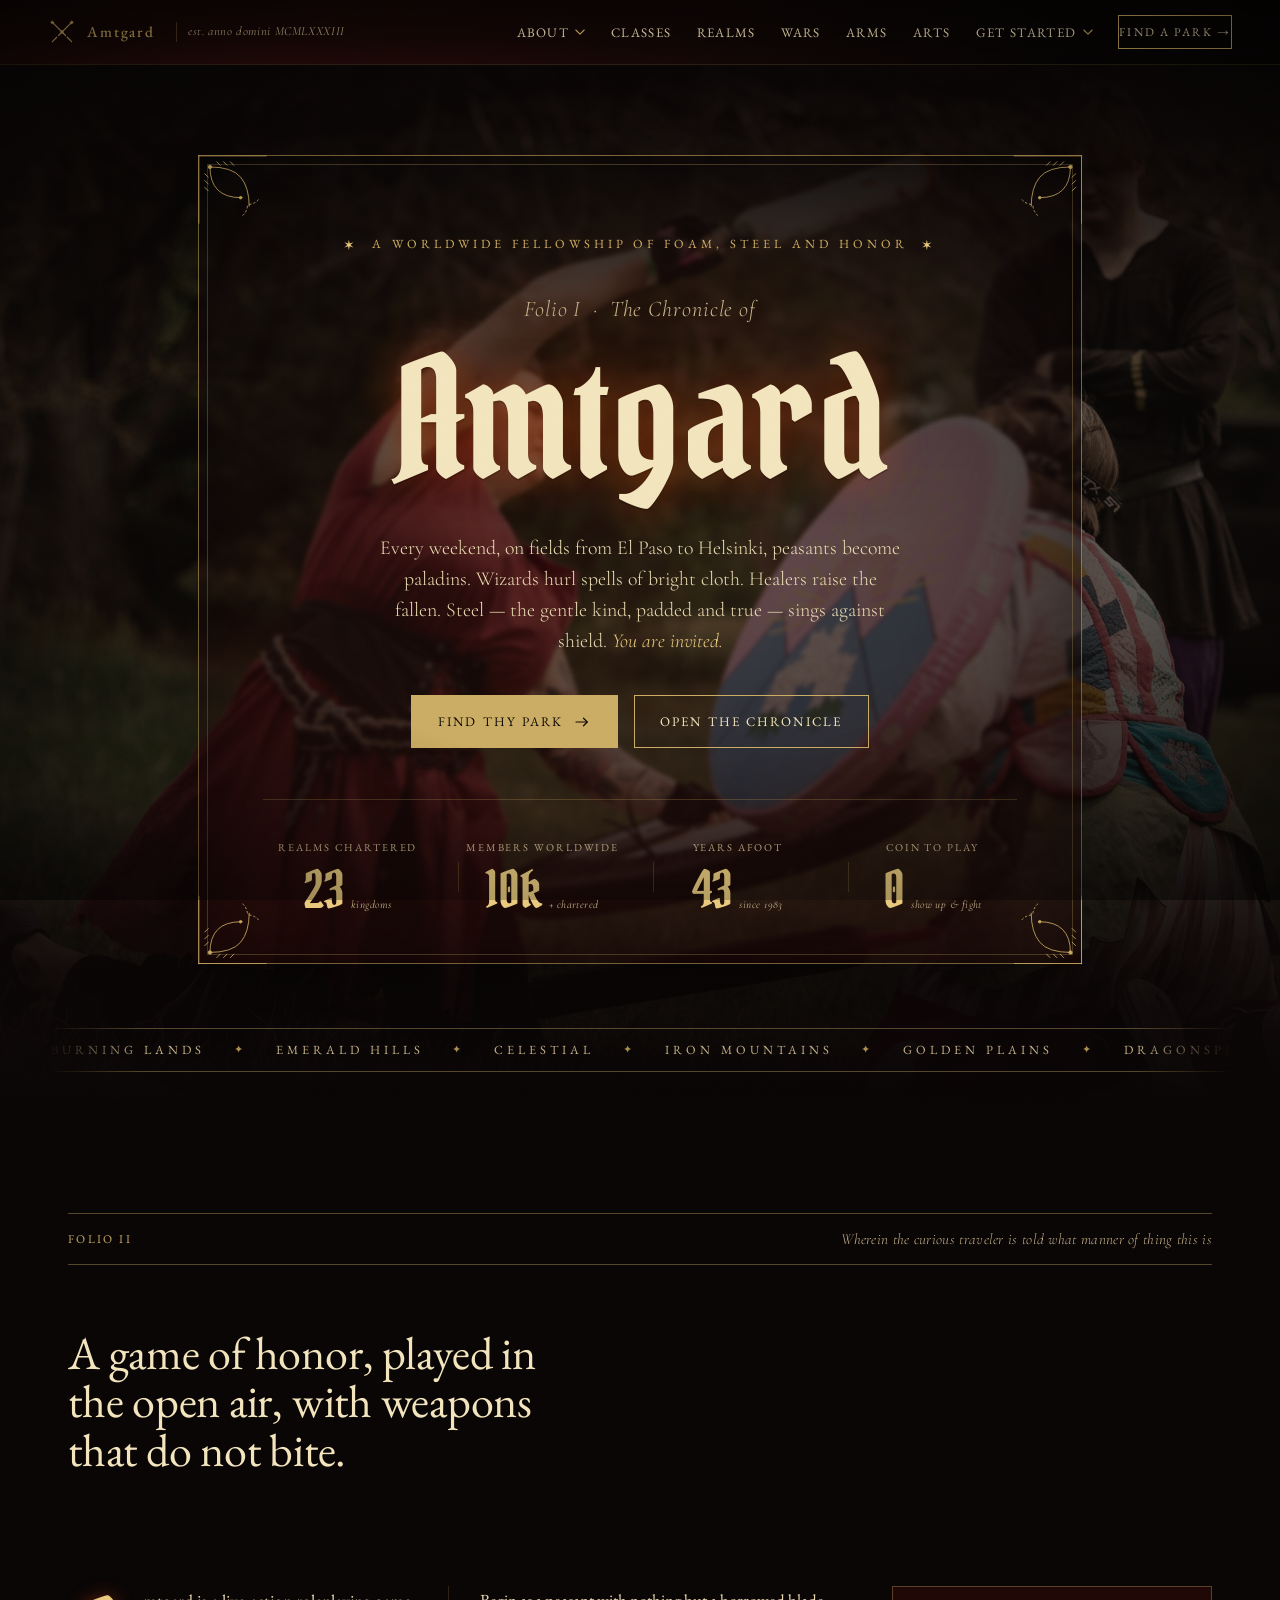
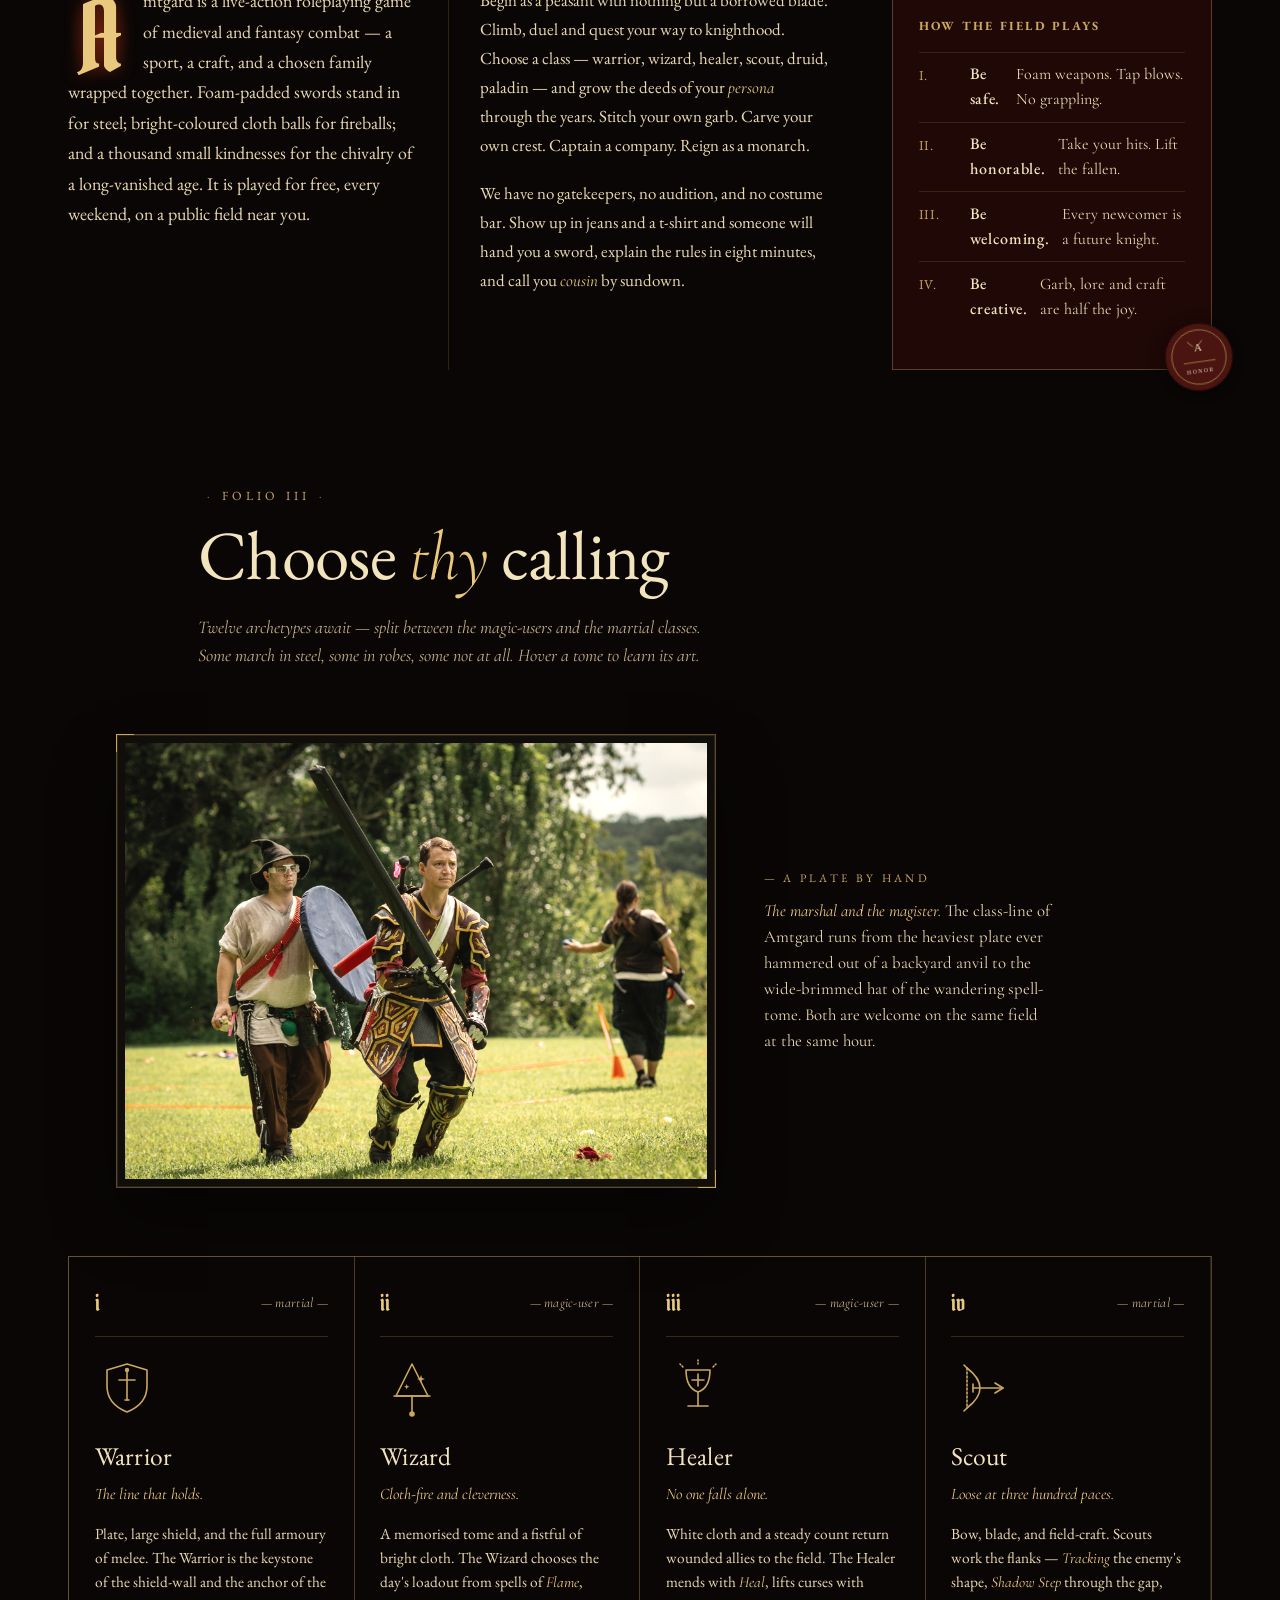
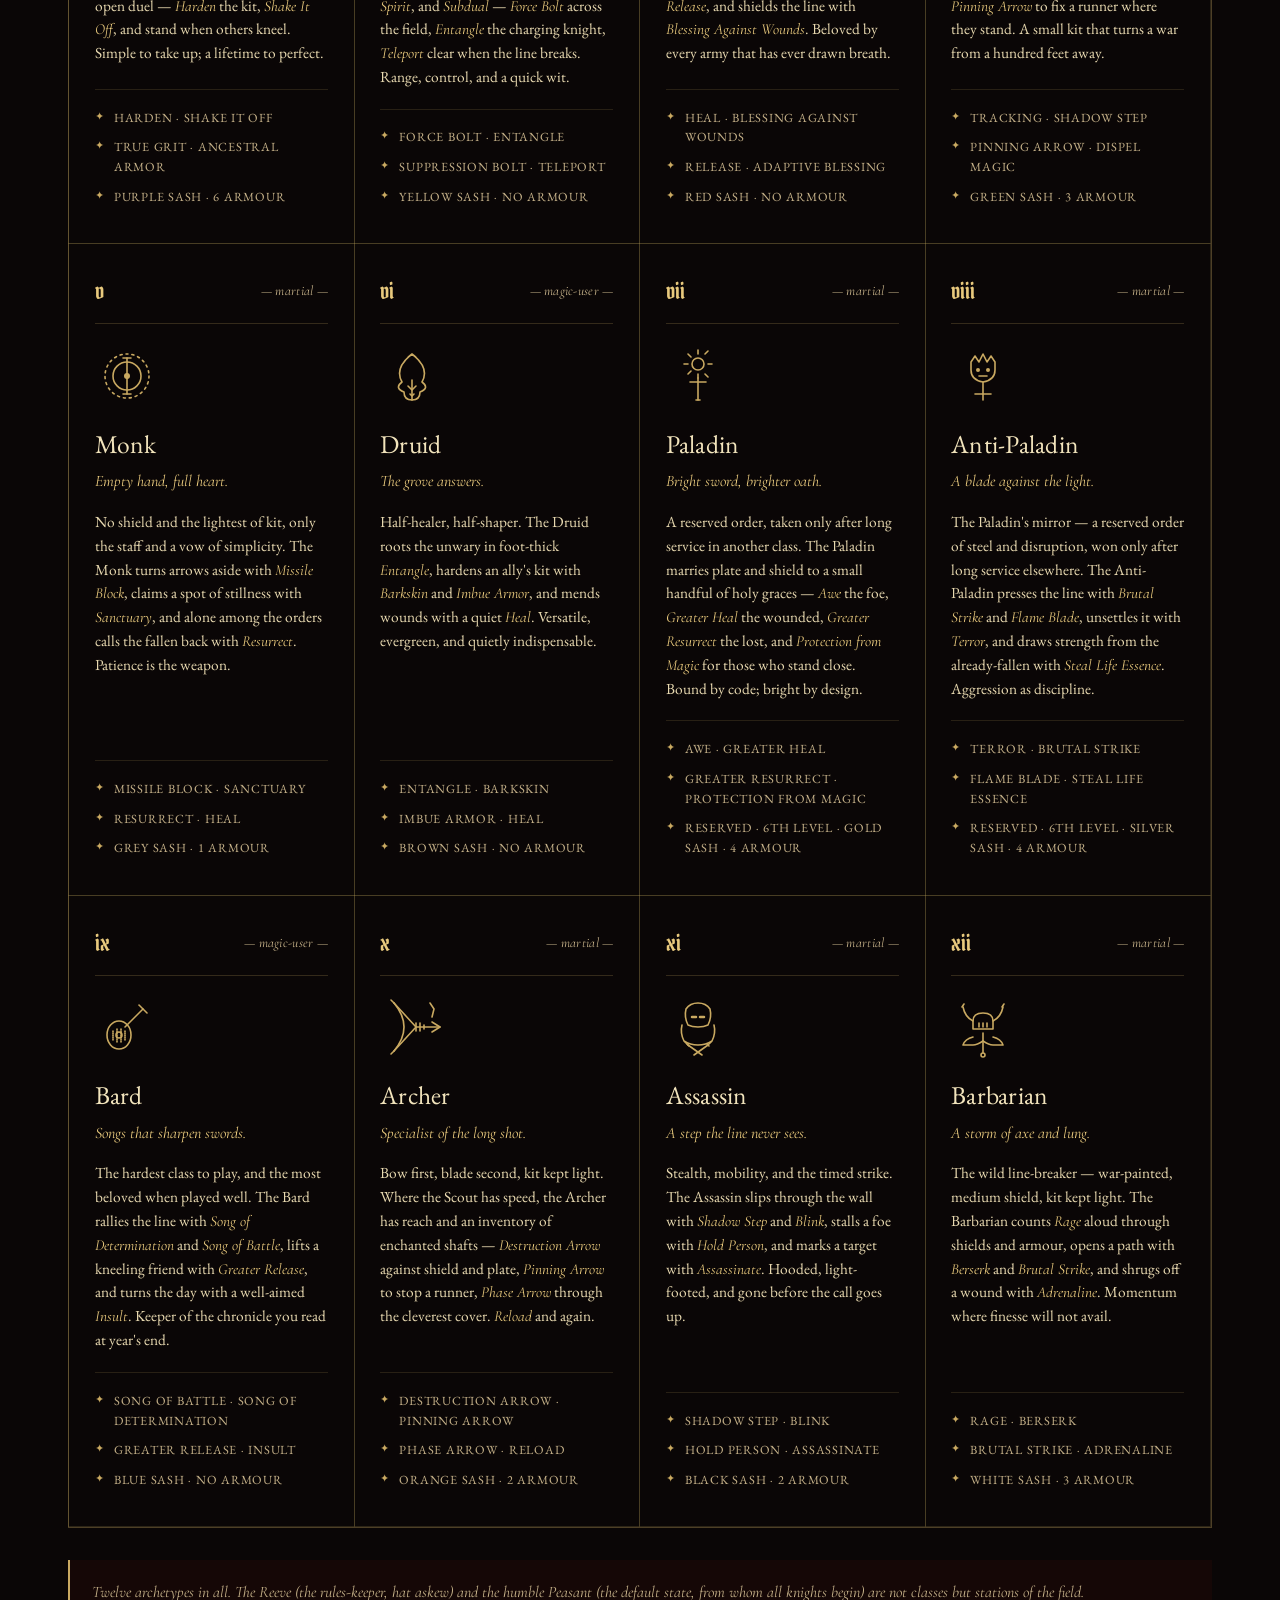
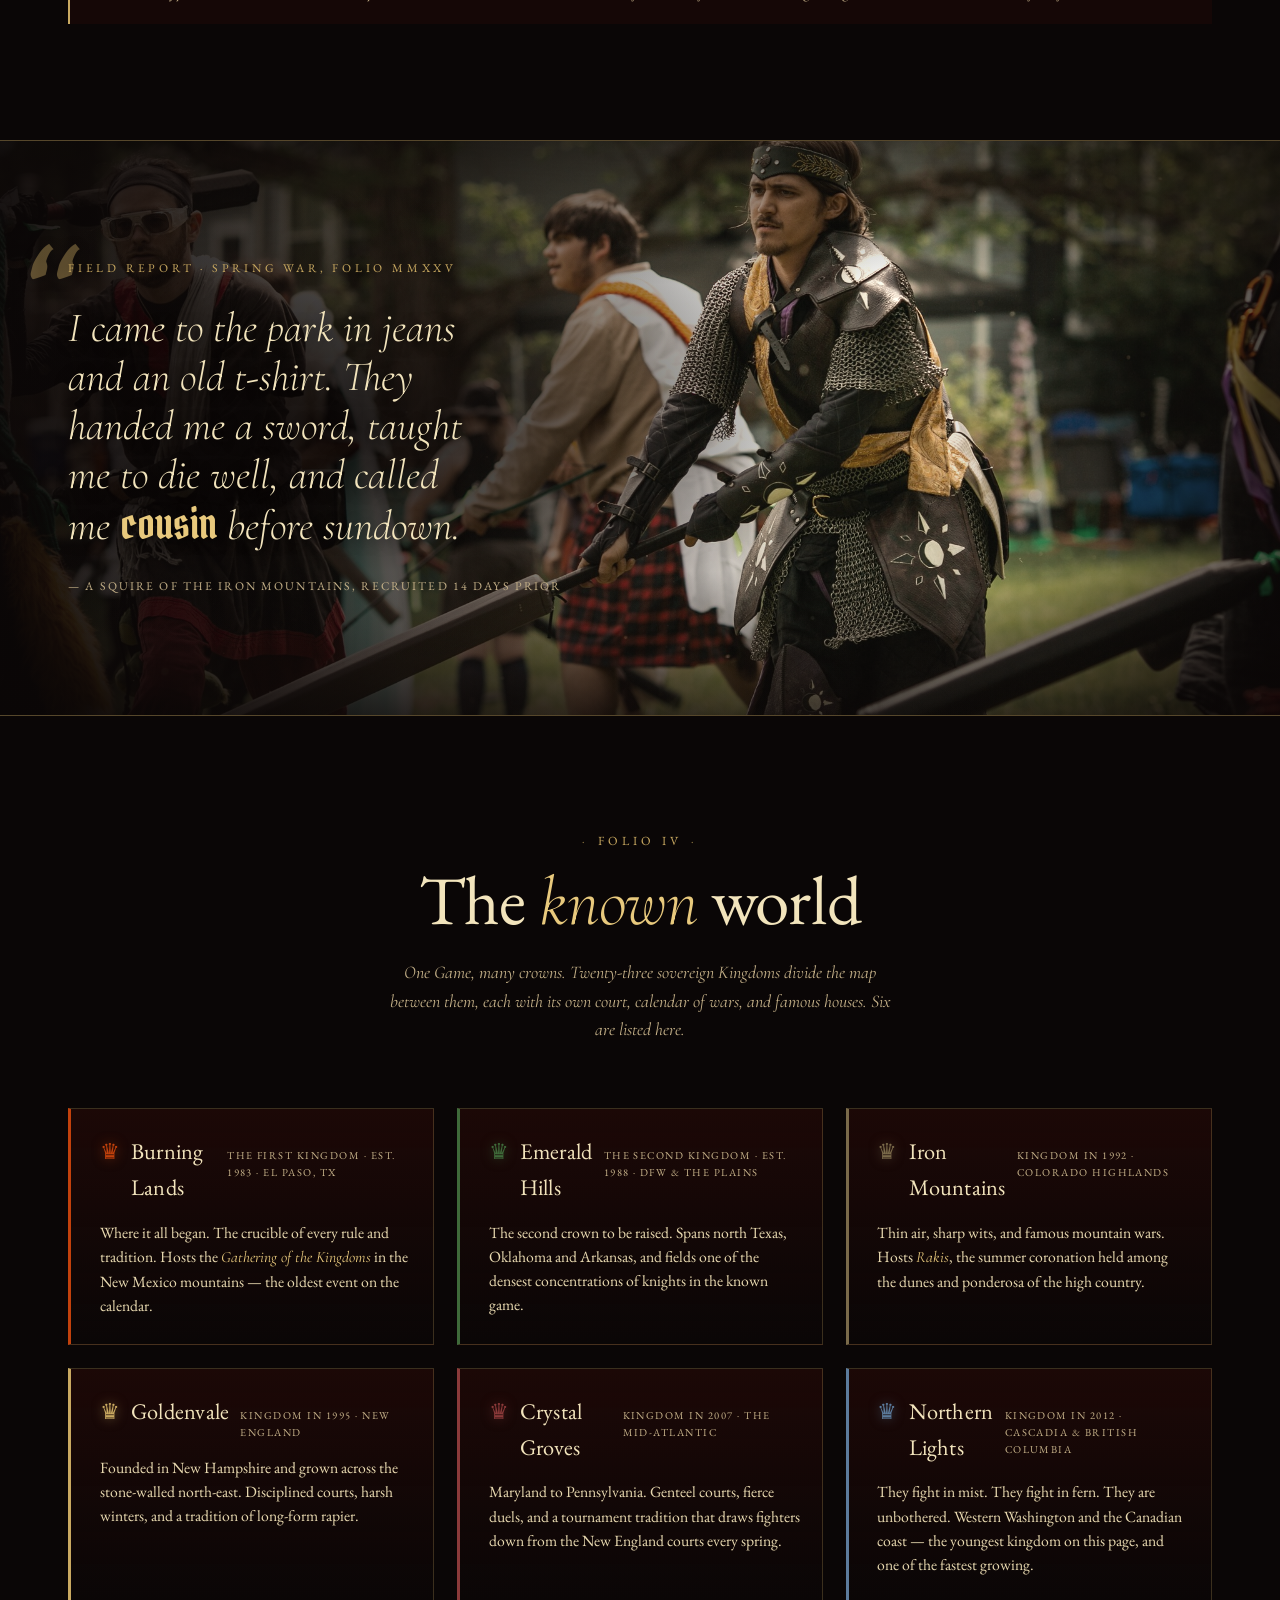
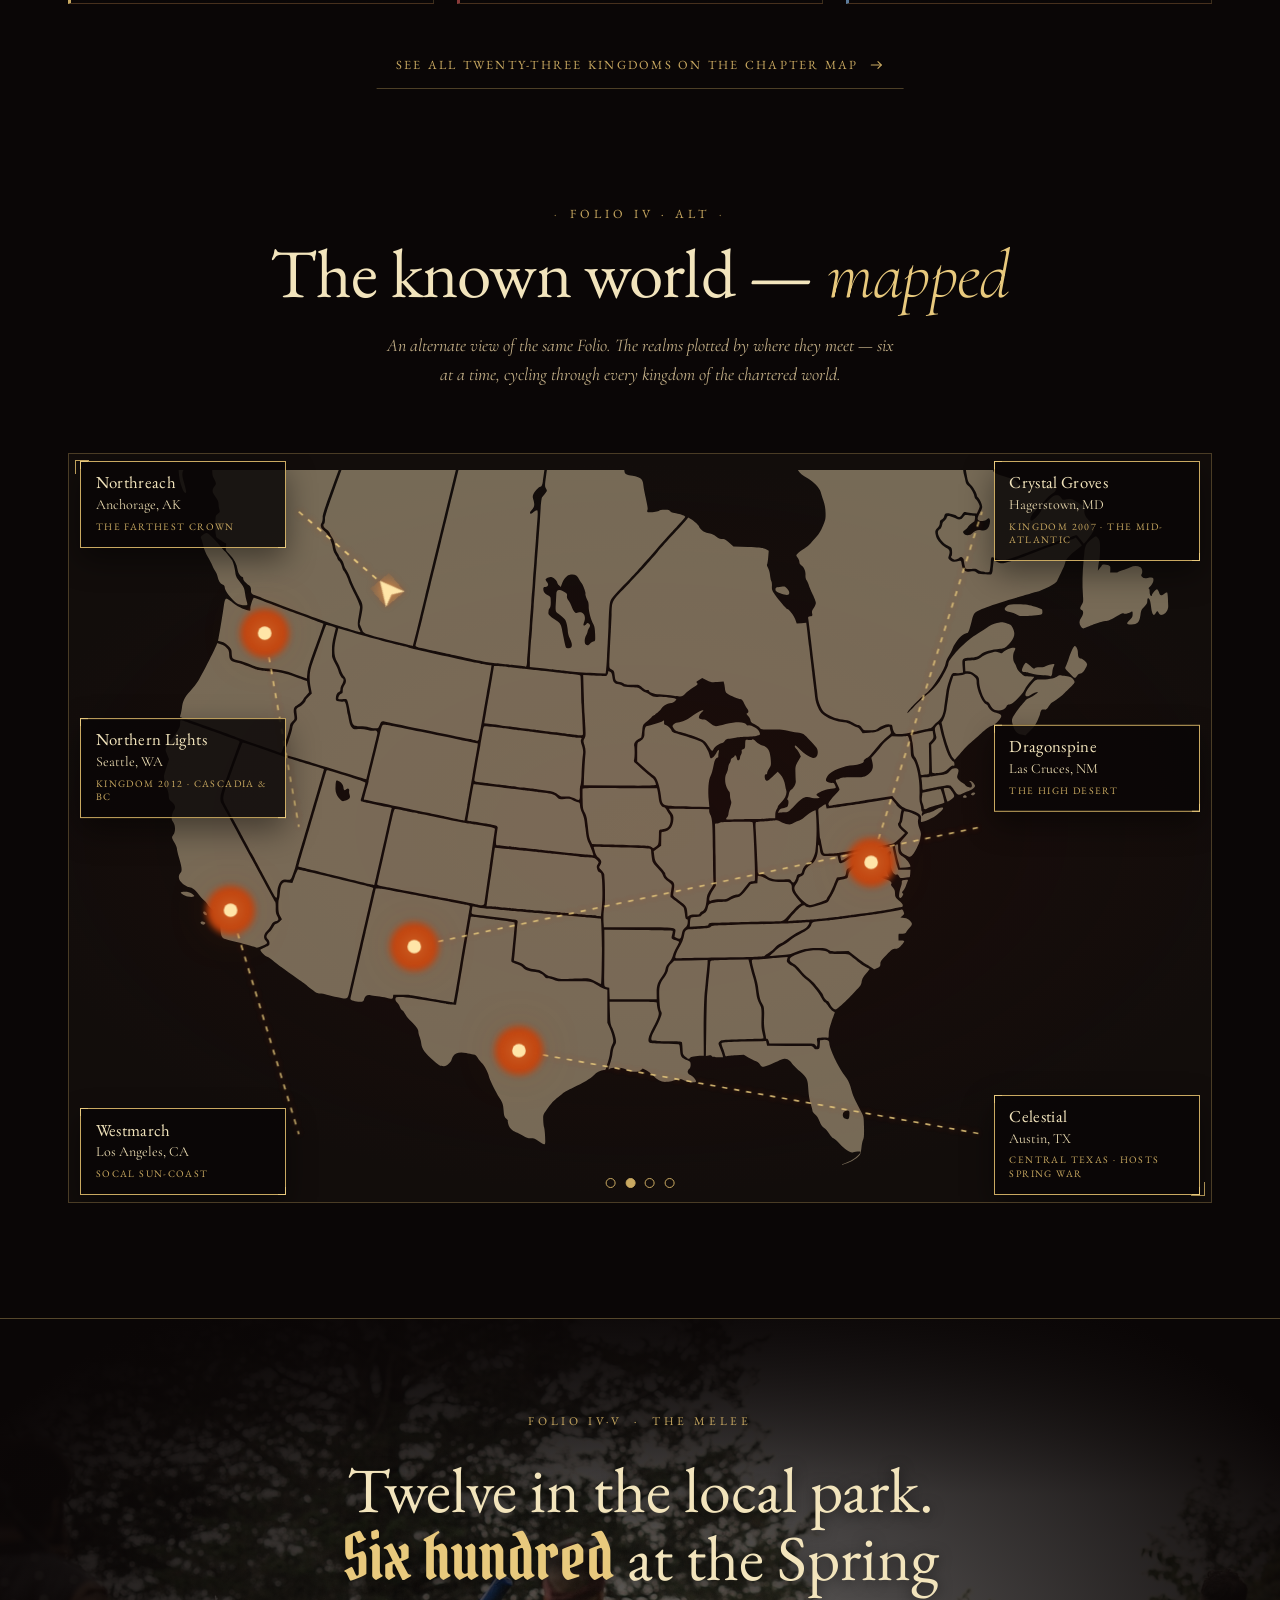
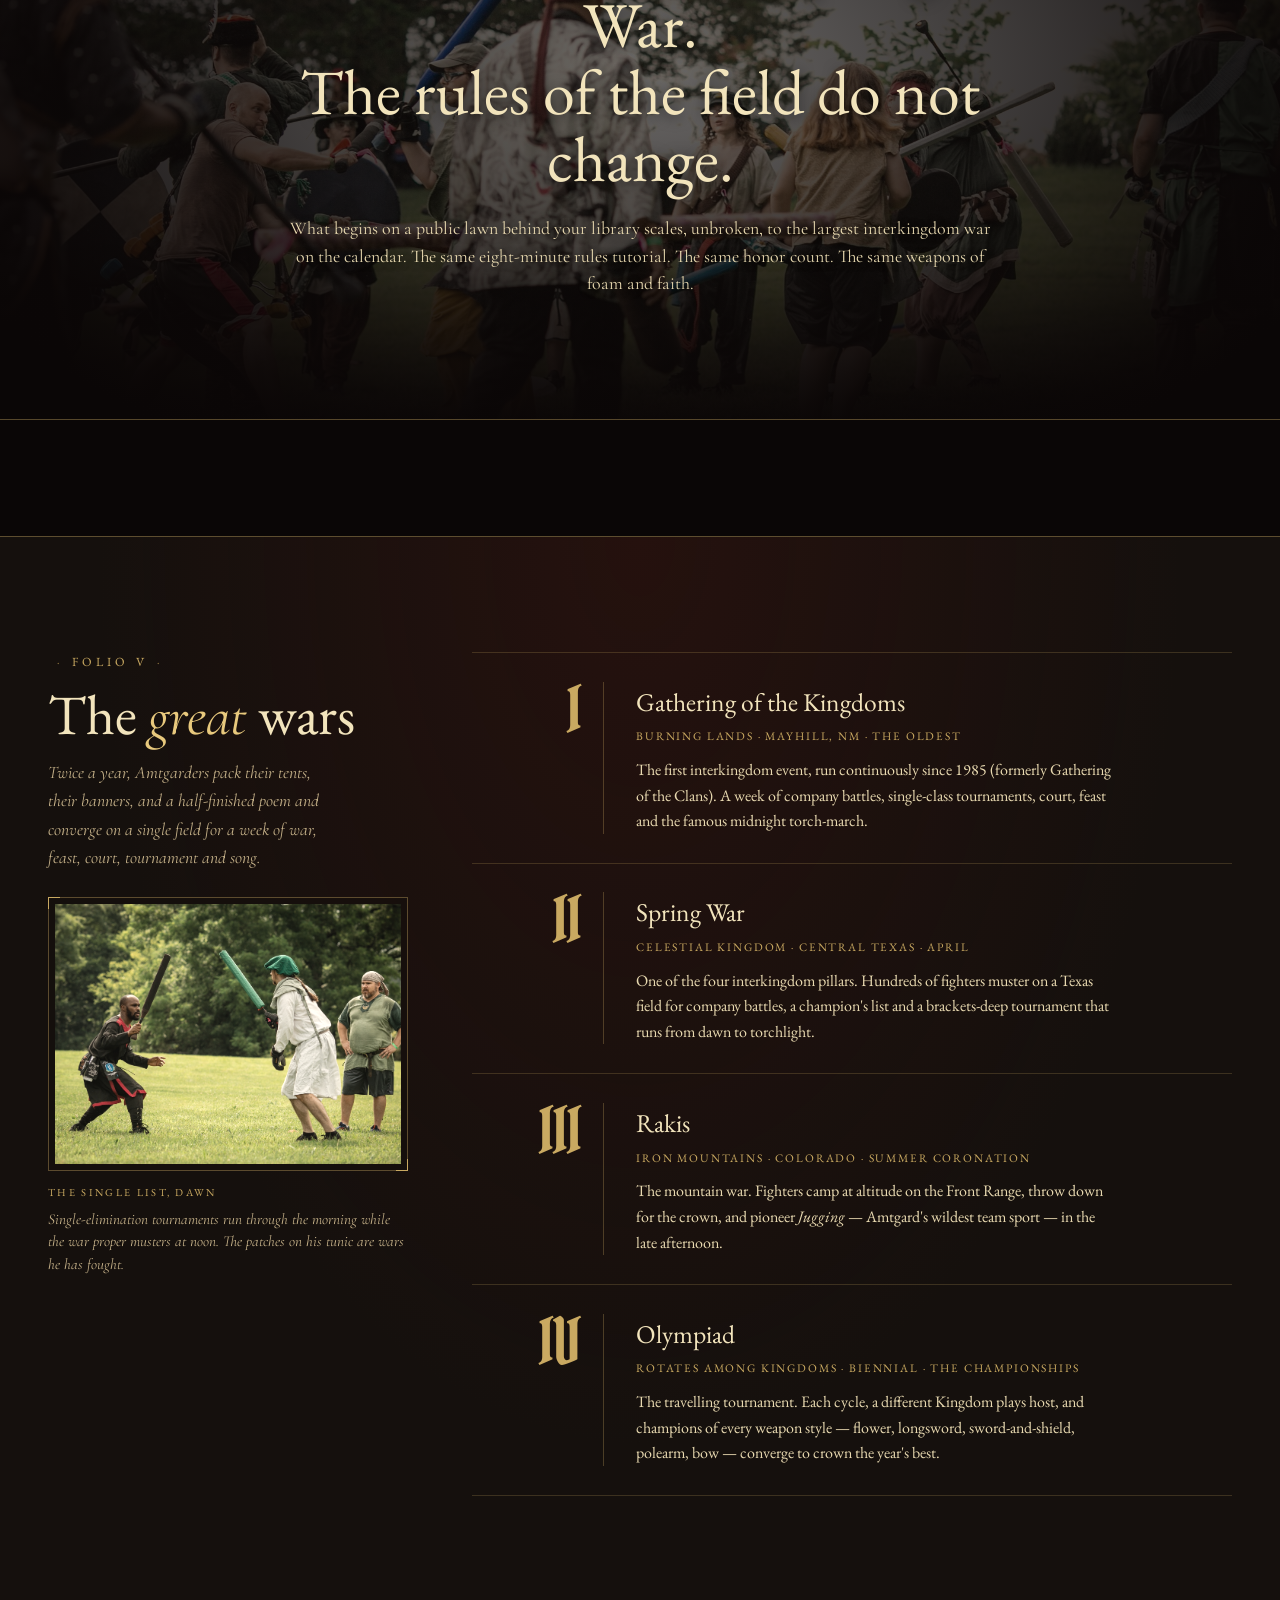
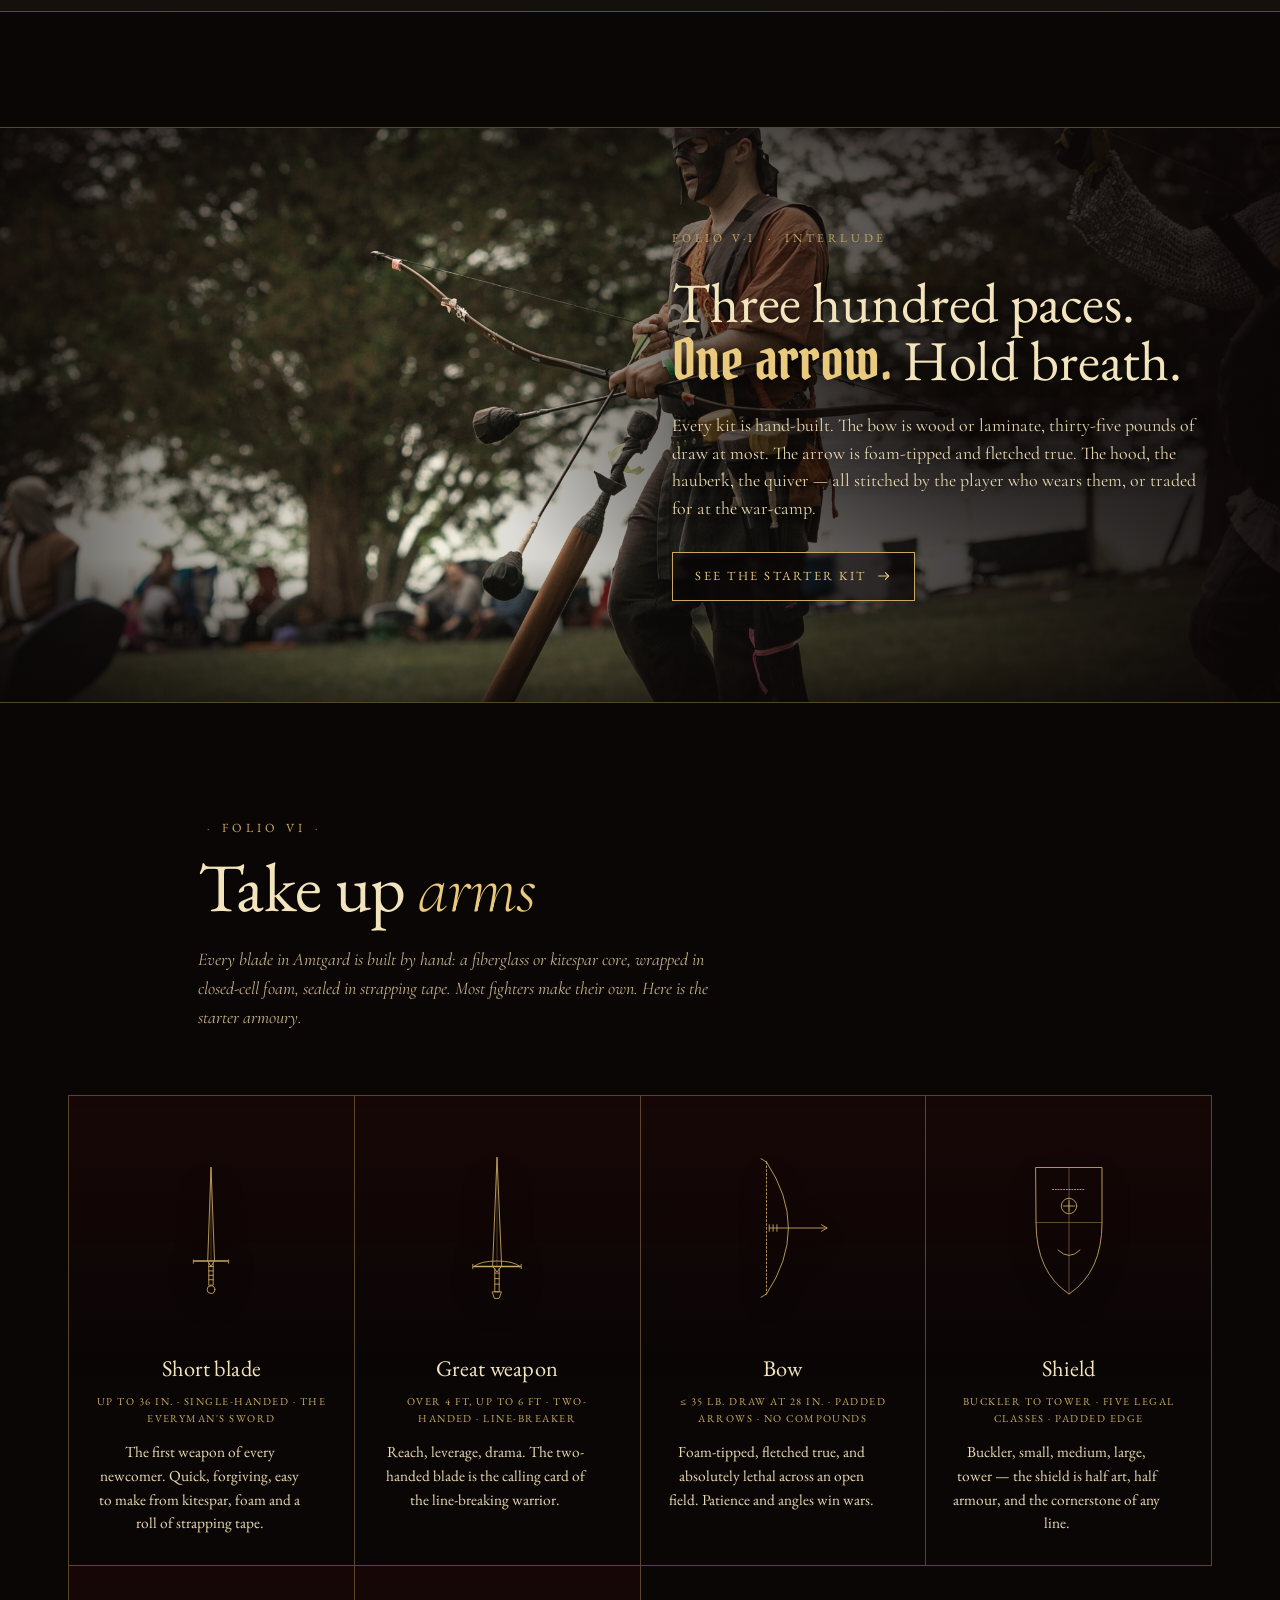
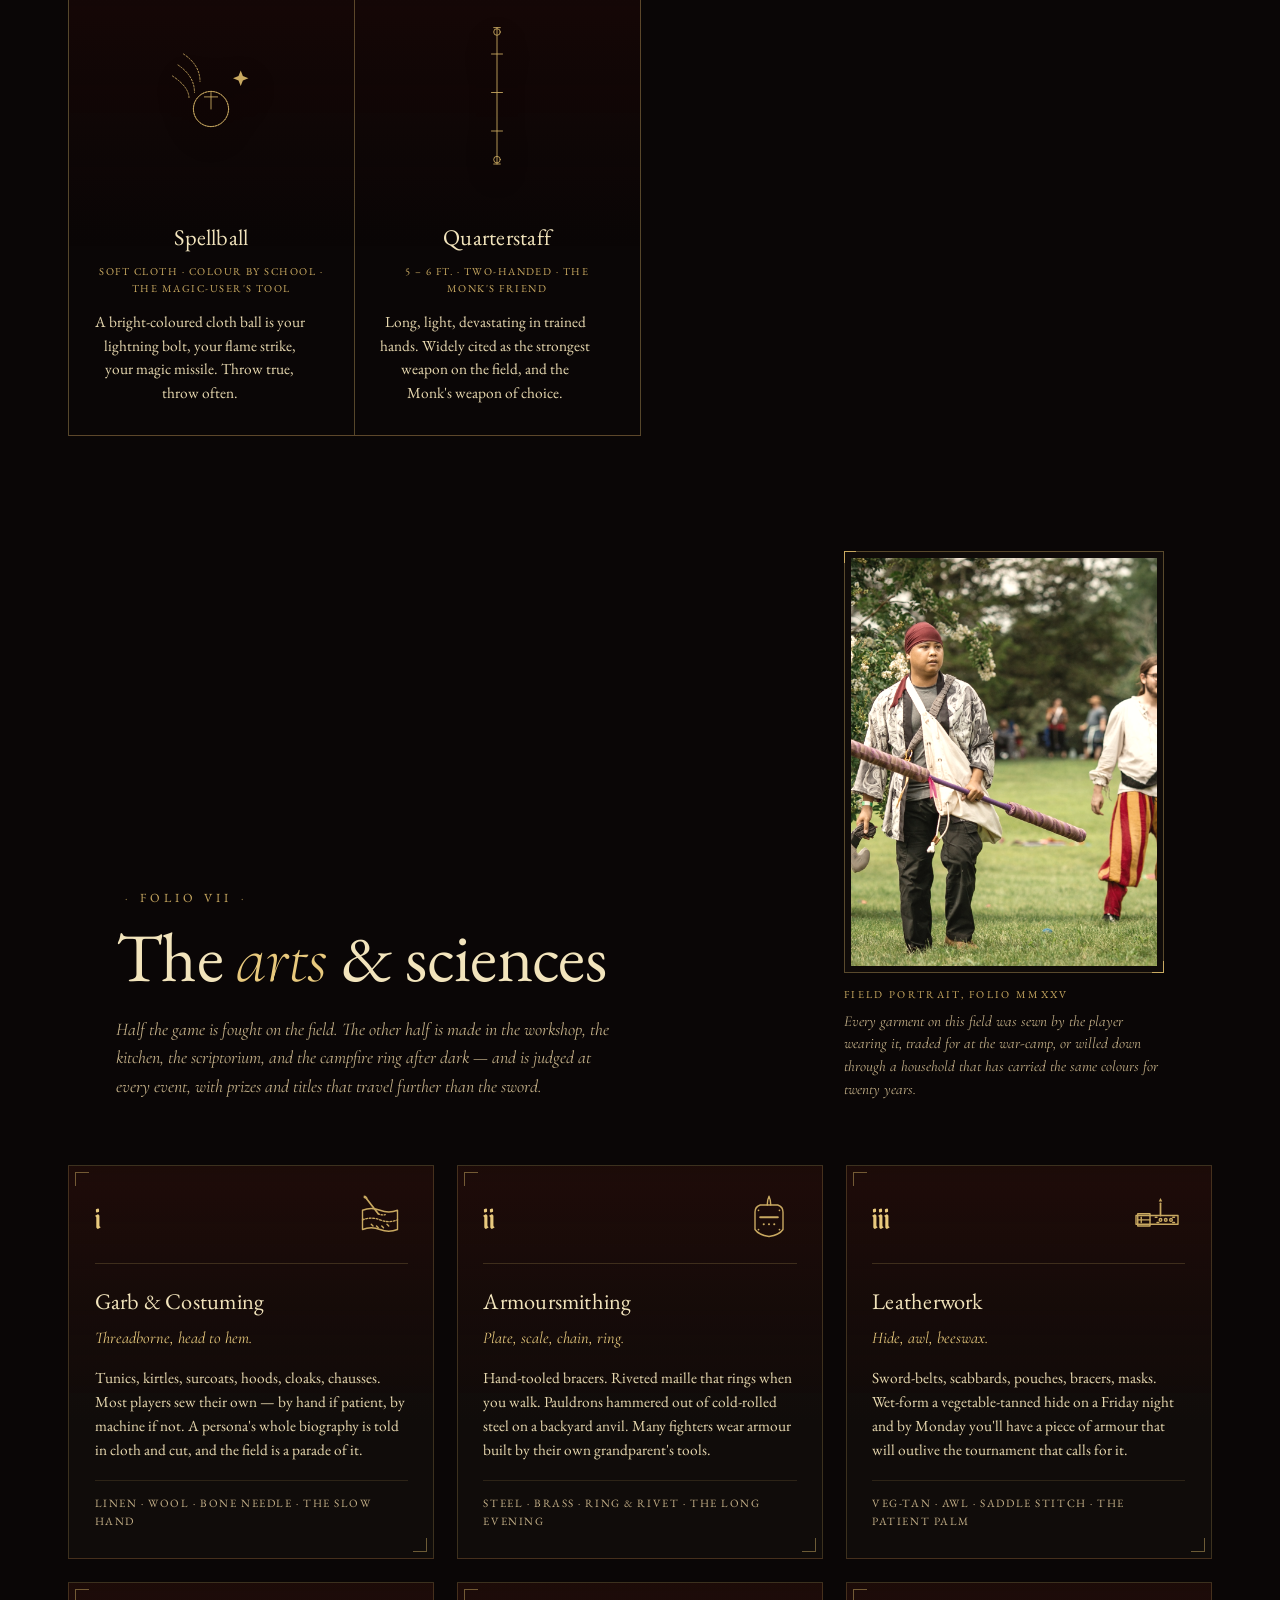
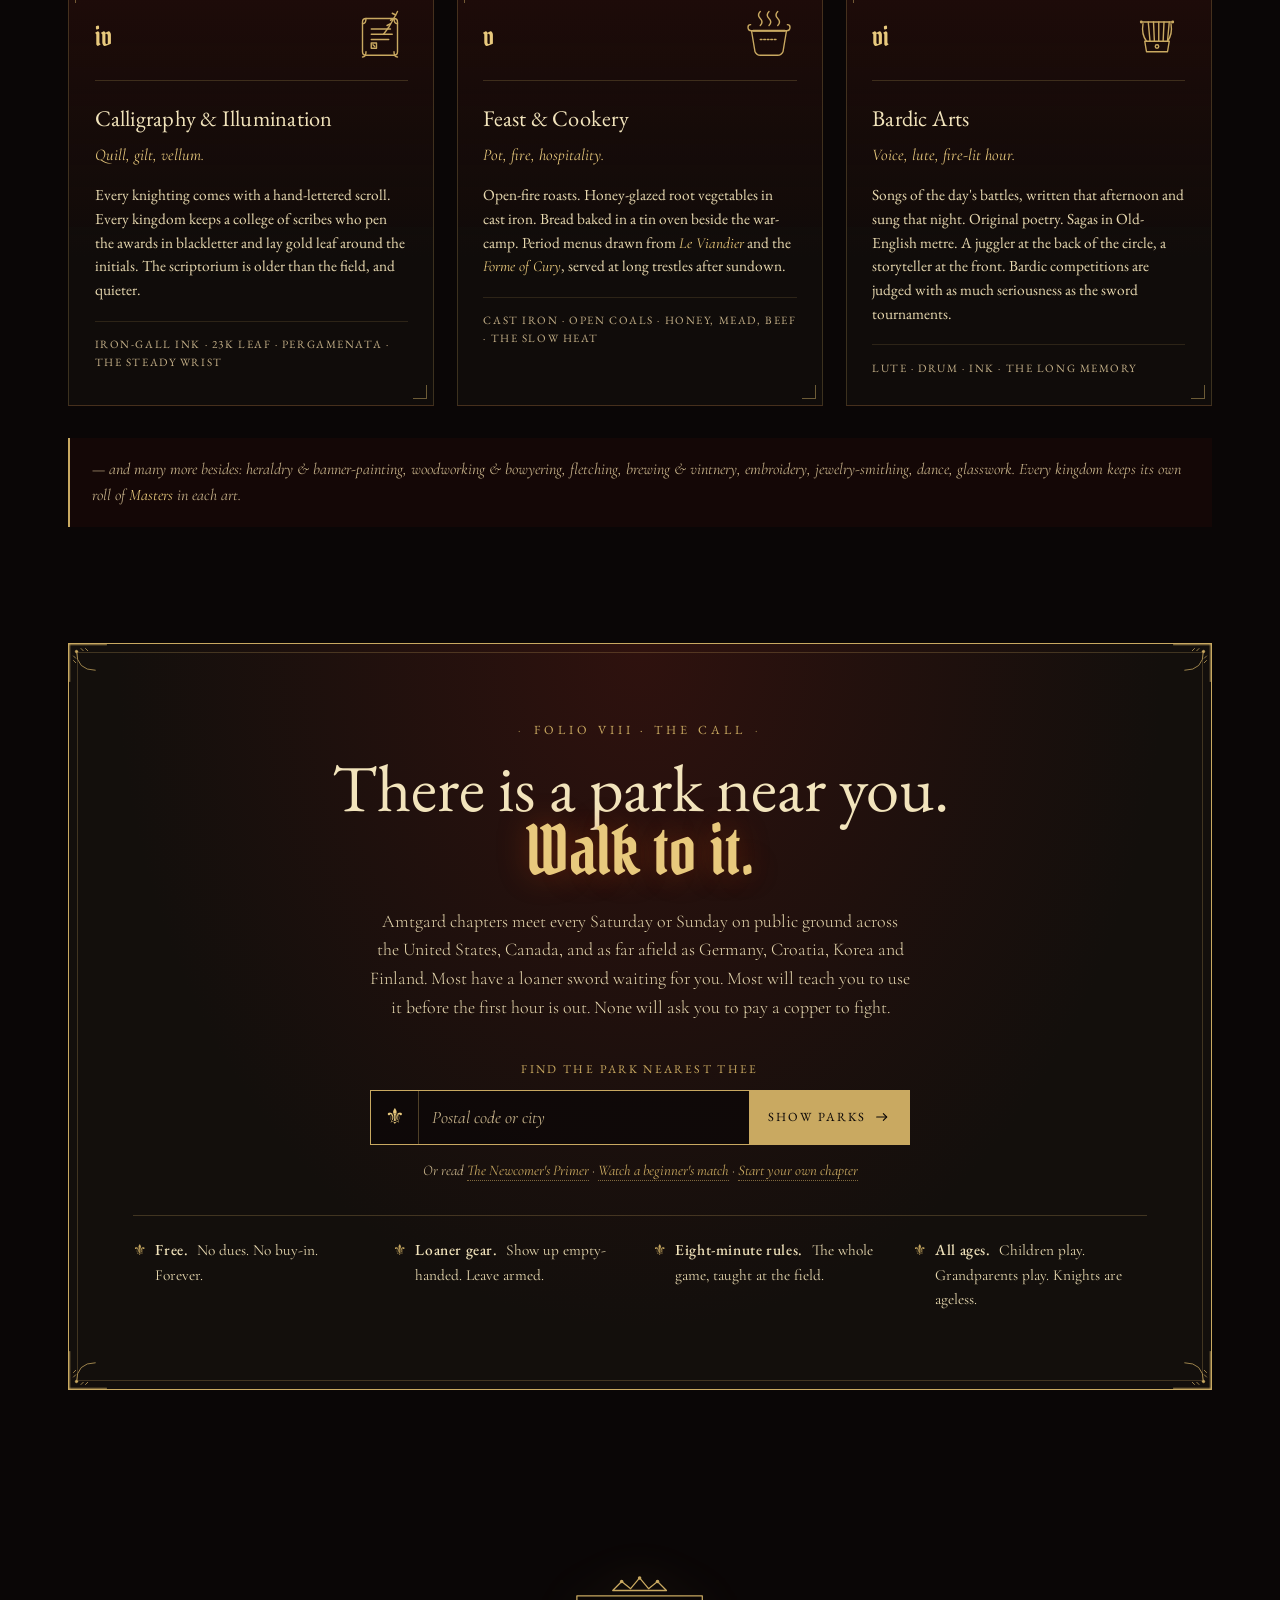
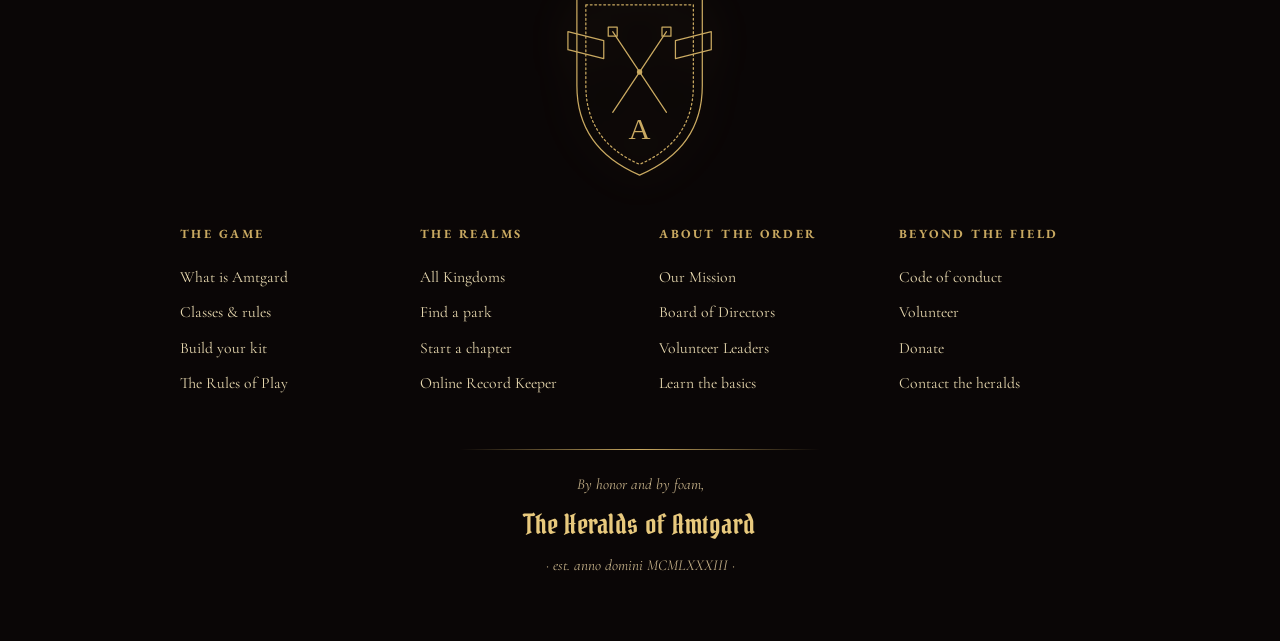
==== commit 2e158599: "Tighten realms-map to inhabited regions; mark Northreach off-map Crop the viewBox to 850 800 1439 94" ====
--- a/index.html
+++ b/index.html
@@ -742,38 +742,54 @@
         ></div>
         <svg
           class="realms-map__svg"
-          viewBox="850 400 1439 1344"
+          viewBox="850 800 1439 944"
           preserveAspectRatio="xMidYMid meet"
           role="img"
           aria-label="Map showing six Amtgard kingdoms at a time"
         >
 
+          <defs>
+            <!-- Glowing arrowhead used to indicate kingdoms that fall outside
+                 the cropped map (currently just Northreach in Anchorage, AK).
+                 orient is a fixed angle (-130°) so the arrow always points
+                 NNW toward Alaska regardless of the line's geometry — the
+                 line itself has to dangle into open space below the card,
+                 since the card occupies the upper-left corner where AK is. -->
+            <marker id="rm-arrow" viewBox="0 0 12 12" refX="10" refY="6"
+                    markerWidth="32" markerHeight="32" orient="-130"
+                    markerUnits="userSpaceOnUse">
+              <path class="rm-arrow__head" d="M 0 0 L 12 6 L 0 12 L 3 6 Z" />
+            </marker>
+          </defs>
+
           <!--
             Coordinates derived from the actual centroids of US-state and CA-province path
             data in the BlankMap-USA-states-Canada-provinces.svg file (native 2289x1744).
-            ViewBox cropped to 850 400 1439 1344 — drops Hawaii + empty Pacific on the left
-            and trims unused space at the top, while keeping all inhabited kingdoms in frame.
+            ViewBox cropped to 850 800 1439 944 — drops Hawaii + empty Pacific on the left
+            and the uninhabited Arctic up top, framing only the populated lower-48 + southern
+            Canada strip. Northreach (Anchorage, AK) falls outside this frame and is
+            indicated by an off-map arrowhead instead of a dot.
 
             Slot anchors (line endpoints, where the cards live):
-              TL=(1120,480)  TR=(2020,480)
-              ML=(1120,1070) MR=(2020,1070)
-              BL=(1120,1650) BR=(2020,1650)
+              TL=(1120,855)  TR=(2020,855)
+              ML=(1120,1270) MR=(2020,1270)
+              BL=(1120,1675) BR=(2020,1675)
           -->
 
           <!-- ▼ PAGE 1 ▼ The founding 6 -->
           <g class="rm-page" data-page="1">
             <!-- Burning Lands (El Paso, far W. TX) → BL -->
-            <line class="rm-line" x1="1262" y1="1500" x2="1120" y2="1650" />
+            <line class="rm-line" x1="1262" y1="1500" x2="1120" y2="1675" />
             <!-- Iron Mountains (Denver, CO) → TL -->
-            <line class="rm-line" x1="1305" y1="1310" x2="1120" y2="480"  />
+            <line class="rm-line" x1="1305" y1="1310" x2="1120" y2="855"  />
             <!-- Polaris (Minneapolis, MN) → TR -->
-            <line class="rm-line" x1="1556" y1="1140" x2="2020" y2="480"  />
+            <line class="rm-line" x1="1556" y1="1140" x2="2020" y2="855"  />
             <!-- Goldenvale (Nashua, NH) → MR -->
-            <line class="rm-line" x1="1962" y1="1167" x2="2020" y2="1070" />
+            <line class="rm-line" x1="1962" y1="1167" x2="2020" y2="1270" />
             <!-- Emerald Hills (DFW, north central TX) → ML -->
-            <line class="rm-line" x1="1430" y1="1450" x2="1120" y2="1070" />
+            <line class="rm-line" x1="1430" y1="1450" x2="1120" y2="1270" />
             <!-- Wetlands (Houston, SE TX) → BR -->
-            <line class="rm-line" x1="1500" y1="1620" x2="2020" y2="1650" />
+            <line class="rm-line" x1="1500" y1="1620" x2="2020" y2="1675" />
 
             <g class="rm-dot"><circle class="rm-dot__halo" cx="1262" cy="1500" r="32" /><circle class="rm-dot__core" cx="1262" cy="1500" r="9" /></g>
             <g class="rm-dot"><circle class="rm-dot__halo" cx="1305" cy="1310" r="32" /><circle class="rm-dot__core" cx="1305" cy="1310" r="9" /></g>
@@ -785,21 +801,21 @@
 
           <!-- ▼ PAGE 2 ▼ The Pacific & Mid-Atlantic crowns -->
           <g class="rm-page" data-page="2">
-            <!-- Northreach (Anchorage, AK inset) → TL -->
-            <line class="rm-line" x1="891"  y1="514"  x2="1120" y2="480"  />
+            <!-- Northreach (Anchorage, AK) → TL — off-map; arrow points NNW toward AK.
+                 Line dangles down-right into open ocean below the card; arrow has
+                 fixed orient so it always points up-left regardless of line direction. -->
+            <line class="rm-line rm-line--off-map" x1="1120" y1="855" x2="1230" y2="950" marker-end="url(#rm-arrow)" />
             <!-- Northern Lights (Seattle, W. WA) → ML -->
-            <line class="rm-line" x1="1075" y1="1015" x2="1120" y2="1070" />
+            <line class="rm-line" x1="1075" y1="1015" x2="1120" y2="1270" />
             <!-- Westmarch (Los Angeles, S. CA) → BL -->
-            <line class="rm-line" x1="1030" y1="1380" x2="1120" y2="1650" />
-            <!-- Dragonspine (Las Cruces, NM) → BL? — too crowded; route to TL? but Northreach has it -->
+            <line class="rm-line" x1="1030" y1="1380" x2="1120" y2="1675" />
             <!-- Dragonspine (Las Cruces, NM) → MR -->
-            <line class="rm-line" x1="1272" y1="1428" x2="2020" y2="1070" />
+            <line class="rm-line" x1="1272" y1="1428" x2="2020" y2="1270" />
             <!-- Celestial (Austin, central TX) → BR -->
-            <line class="rm-line" x1="1410" y1="1565" x2="2020" y2="1650" />
+            <line class="rm-line" x1="1410" y1="1565" x2="2020" y2="1675" />
             <!-- Crystal Groves (Hagerstown, MD) → TR -->
-            <line class="rm-line" x1="1874" y1="1317" x2="2020" y2="480"  />
-
-            <g class="rm-dot"><circle class="rm-dot__halo" cx="891"  cy="514"  r="32" /><circle class="rm-dot__core" cx="891"  cy="514"  r="9" /></g>
+            <line class="rm-line" x1="1874" y1="1317" x2="2020" y2="855"  />
+
             <g class="rm-dot"><circle class="rm-dot__halo" cx="1075" cy="1015" r="32" /><circle class="rm-dot__core" cx="1075" cy="1015" r="9" /></g>
             <g class="rm-dot"><circle class="rm-dot__halo" cx="1030" cy="1380" r="32" /><circle class="rm-dot__core" cx="1030" cy="1380" r="9" /></g>
             <g class="rm-dot"><circle class="rm-dot__halo" cx="1272" cy="1428" r="32" /><circle class="rm-dot__core" cx="1272" cy="1428" r="9" /></g>
@@ -810,17 +826,17 @@
           <!-- ▼ PAGE 3 ▼ The Midwest, Southwest & Southeast -->
           <g class="rm-page" data-page="3">
             <!-- Black Spire (Portland, OR) → TL -->
-            <line class="rm-line" x1="1057" y1="1101" x2="1120" y2="480"  />
+            <line class="rm-line" x1="1057" y1="1101" x2="1120" y2="855"  />
             <!-- Rivermoor (Kansas City, W. MO) → ML -->
-            <line class="rm-line" x1="1515" y1="1380" x2="1120" y2="1070" />
+            <line class="rm-line" x1="1515" y1="1380" x2="1120" y2="1270" />
             <!-- Desert Winds (Phoenix, AZ) → BL -->
-            <line class="rm-line" x1="1150" y1="1413" x2="1120" y2="1650" />
+            <line class="rm-line" x1="1150" y1="1413" x2="1120" y2="1675" />
             <!-- Tal Dagore (St. Louis, E. MO) → TR -->
-            <line class="rm-line" x1="1620" y1="1360" x2="2020" y2="480"  />
+            <line class="rm-line" x1="1620" y1="1360" x2="2020" y2="855"  />
             <!-- Rising Winds (Indianapolis, IN) → MR -->
-            <line class="rm-line" x1="1689" y1="1316" x2="2020" y2="1070" />
+            <line class="rm-line" x1="1689" y1="1316" x2="2020" y2="1270" />
             <!-- Neverwinter (central Florida) → BR -->
-            <line class="rm-line" x1="1767" y1="1634" x2="2020" y2="1650" />
+            <line class="rm-line" x1="1767" y1="1634" x2="2020" y2="1675" />
 
             <g class="rm-dot"><circle class="rm-dot__halo" cx="1057" cy="1101" r="32" /><circle class="rm-dot__core" cx="1057" cy="1101" r="9" /></g>
             <g class="rm-dot"><circle class="rm-dot__halo" cx="1515" cy="1380" r="32" /><circle class="rm-dot__core" cx="1515" cy="1380" r="9" /></g>
@@ -833,15 +849,15 @@
           <!-- ▼ PAGE 4 ▼ The five youngest crowns -->
           <g class="rm-page" data-page="4">
             <!-- Viridian Outlands (Spokane, E. WA) → TL -->
-            <line class="rm-line" x1="1140" y1="1030" x2="1120" y2="480"  />
+            <line class="rm-line" x1="1140" y1="1030" x2="1120" y2="855"  />
             <!-- Golden Plains (Amarillo, TX panhandle) → BL -->
-            <line class="rm-line" x1="1340" y1="1395" x2="1120" y2="1650" />
+            <line class="rm-line" x1="1340" y1="1395" x2="1120" y2="1675" />
             <!-- Nine Blades (Toronto, S. ON) → TR -->
-            <line class="rm-line" x1="1700" y1="1180" x2="2020" y2="480"  />
+            <line class="rm-line" x1="1700" y1="1180" x2="2020" y2="855"  />
             <!-- 13 Roads (Springfield, IL) → MR -->
-            <line class="rm-line" x1="1626" y1="1318" x2="2020" y2="1070" />
+            <line class="rm-line" x1="1626" y1="1318" x2="2020" y2="1270" />
             <!-- Winters Edge (Atlanta, GA) → BR -->
-            <line class="rm-line" x1="1768" y1="1501" x2="2020" y2="1650" />
+            <line class="rm-line" x1="1768" y1="1501" x2="2020" y2="1675" />
 
             <g class="rm-dot"><circle class="rm-dot__halo" cx="1140" cy="1030" r="32" /><circle class="rm-dot__core" cx="1140" cy="1030" r="9" /></g>
             <g class="rm-dot"><circle class="rm-dot__halo" cx="1340" cy="1395" r="32" /><circle class="rm-dot__core" cx="1340" cy="1395" r="9" /></g>
--- a/styles.css
+++ b/styles.css
@@ -1560,21 +1560,21 @@
   background:
     radial-gradient(ellipse 80% 70% at 50% 50%, color-mix(in srgb, var(--blood-deep) 35%, transparent) 0%, transparent 70%),
     color-mix(in srgb, var(--ink-soft) 80%, transparent);
-  aspect-ratio: 1439 / 1344;
+  aspect-ratio: 1439 / 944;
   isolation: isolate;
   overflow: hidden;
 }
 
 /* Geographic basemap underlay — recolour the grey blank-map to aged-parchment.
    Native SVG is 2289x1744; we crop it via background-size + right-bottom anchoring
-   so the visible region matches the SVG overlay's viewBox of 850 400 1439 1344
-   (drops Hawaii + empty Pacific on the left, trims unused space at the top). */
+   so the visible region matches the SVG overlay's viewBox of 850 800 1439 944
+   (drops Hawaii + empty Pacific on the left and the uninhabited Arctic up top). */
 .realms-map__basemap {
   position: absolute;
   inset: 1rem;
   background-image: url('img/north-america.svg');
   background-repeat: no-repeat;
-  background-size: 159.07% 129.76%;
+  background-size: 159.07% 184.75%;
   background-position: right bottom;
   filter:
     sepia(0.6)
@@ -1632,6 +1632,19 @@
   opacity: 0.85;
   fill: none;
   filter: drop-shadow(0 0 4px color-mix(in srgb, var(--ember) 60%, transparent));
+}
+
+/* Off-map indicator: line ends in a glowing arrowhead pointing toward
+   the kingdom's true position outside the cropped frame. */
+.rm-line--off-map {
+  stroke-width: 2.4;
+  opacity: 1;
+}
+.rm-arrow__head {
+  fill: #FFE5A8;
+  filter:
+    drop-shadow(0 0 4px var(--gold-bright))
+    drop-shadow(0 0 10px var(--ember));
 }
 
 /* Glowing dots */
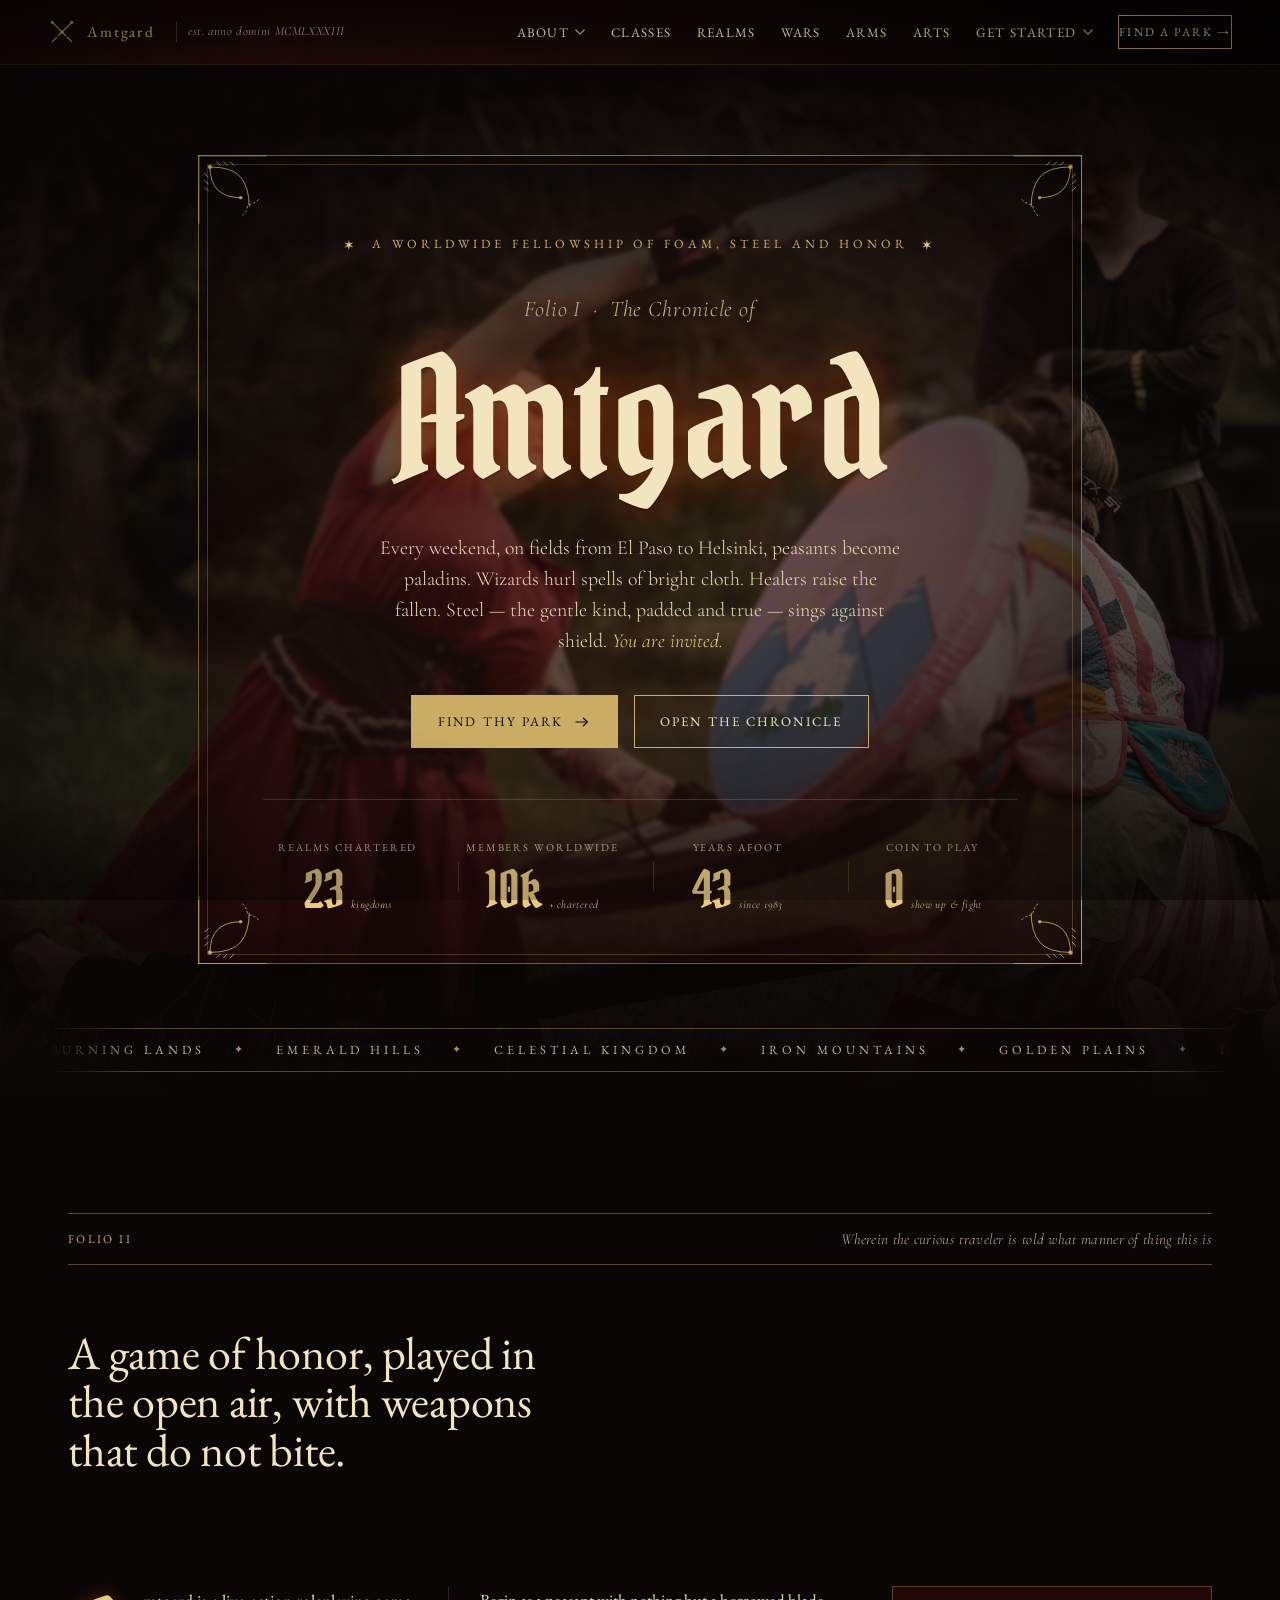
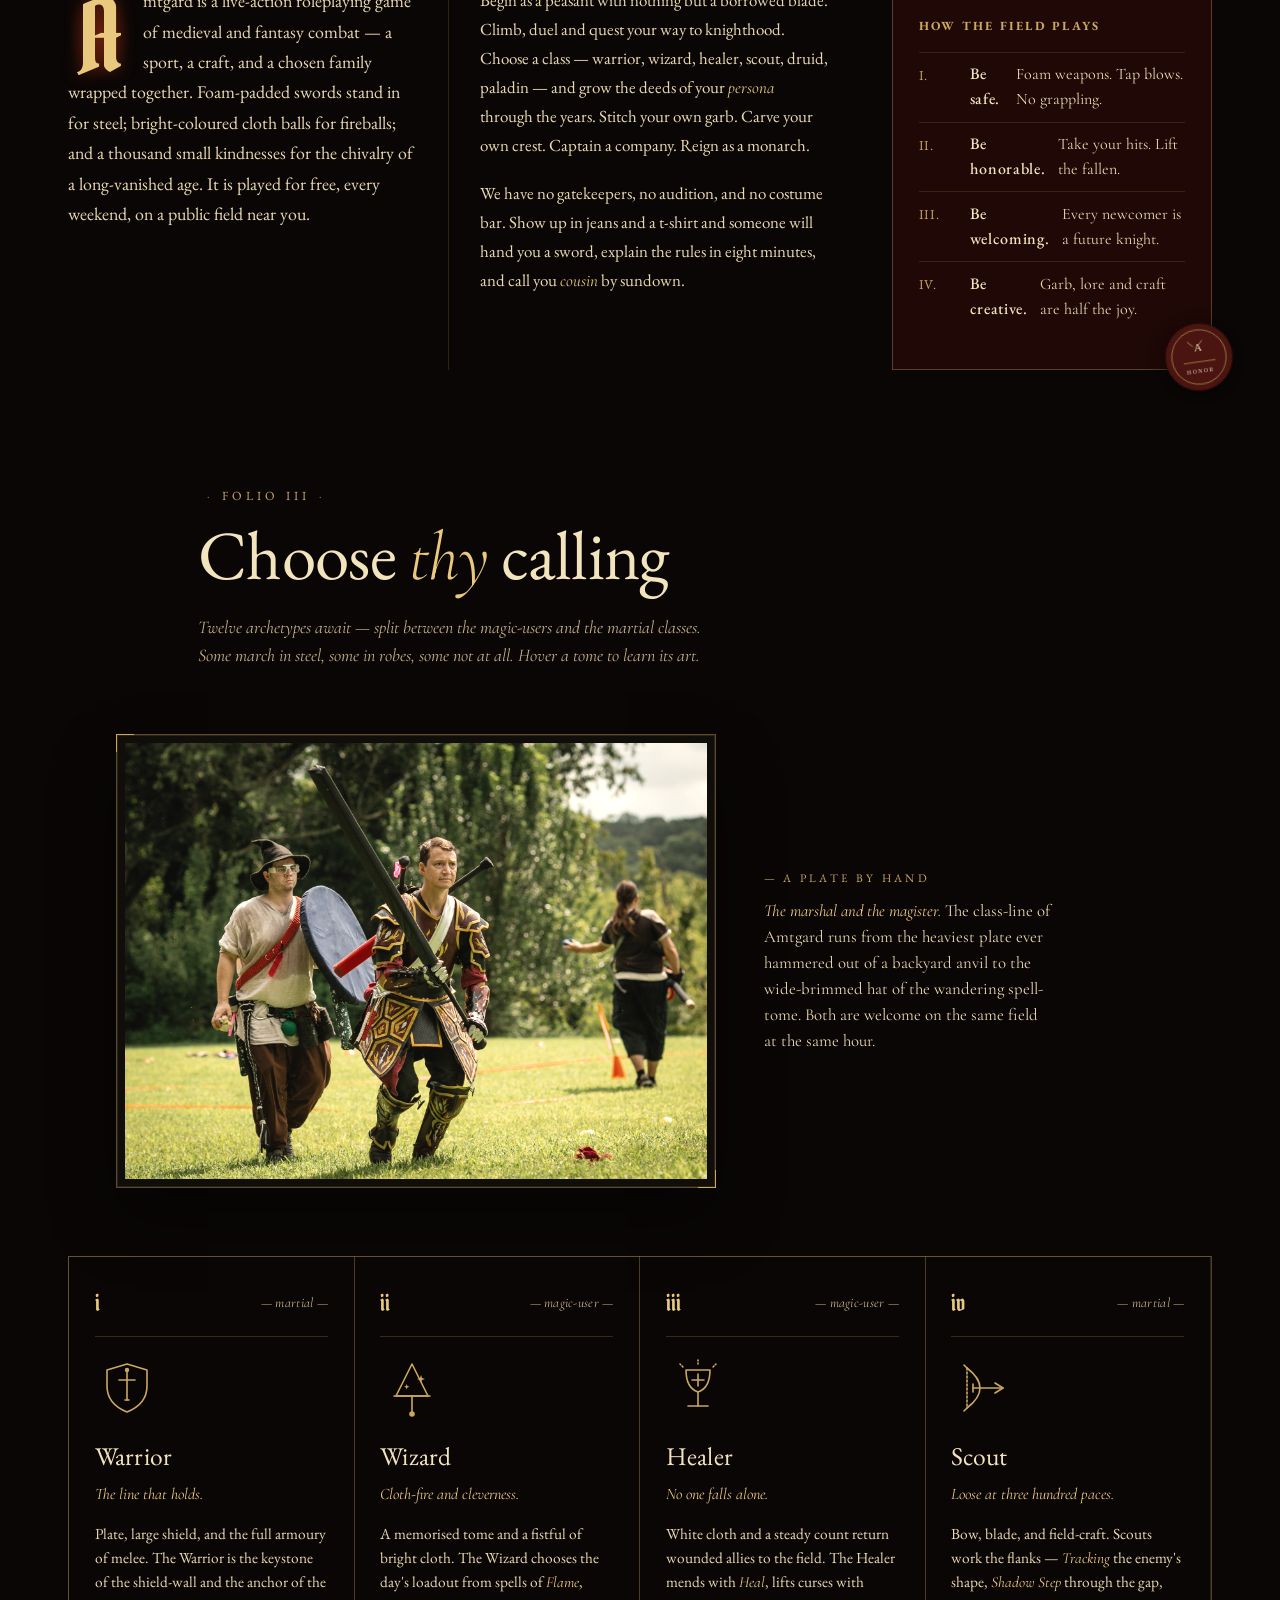
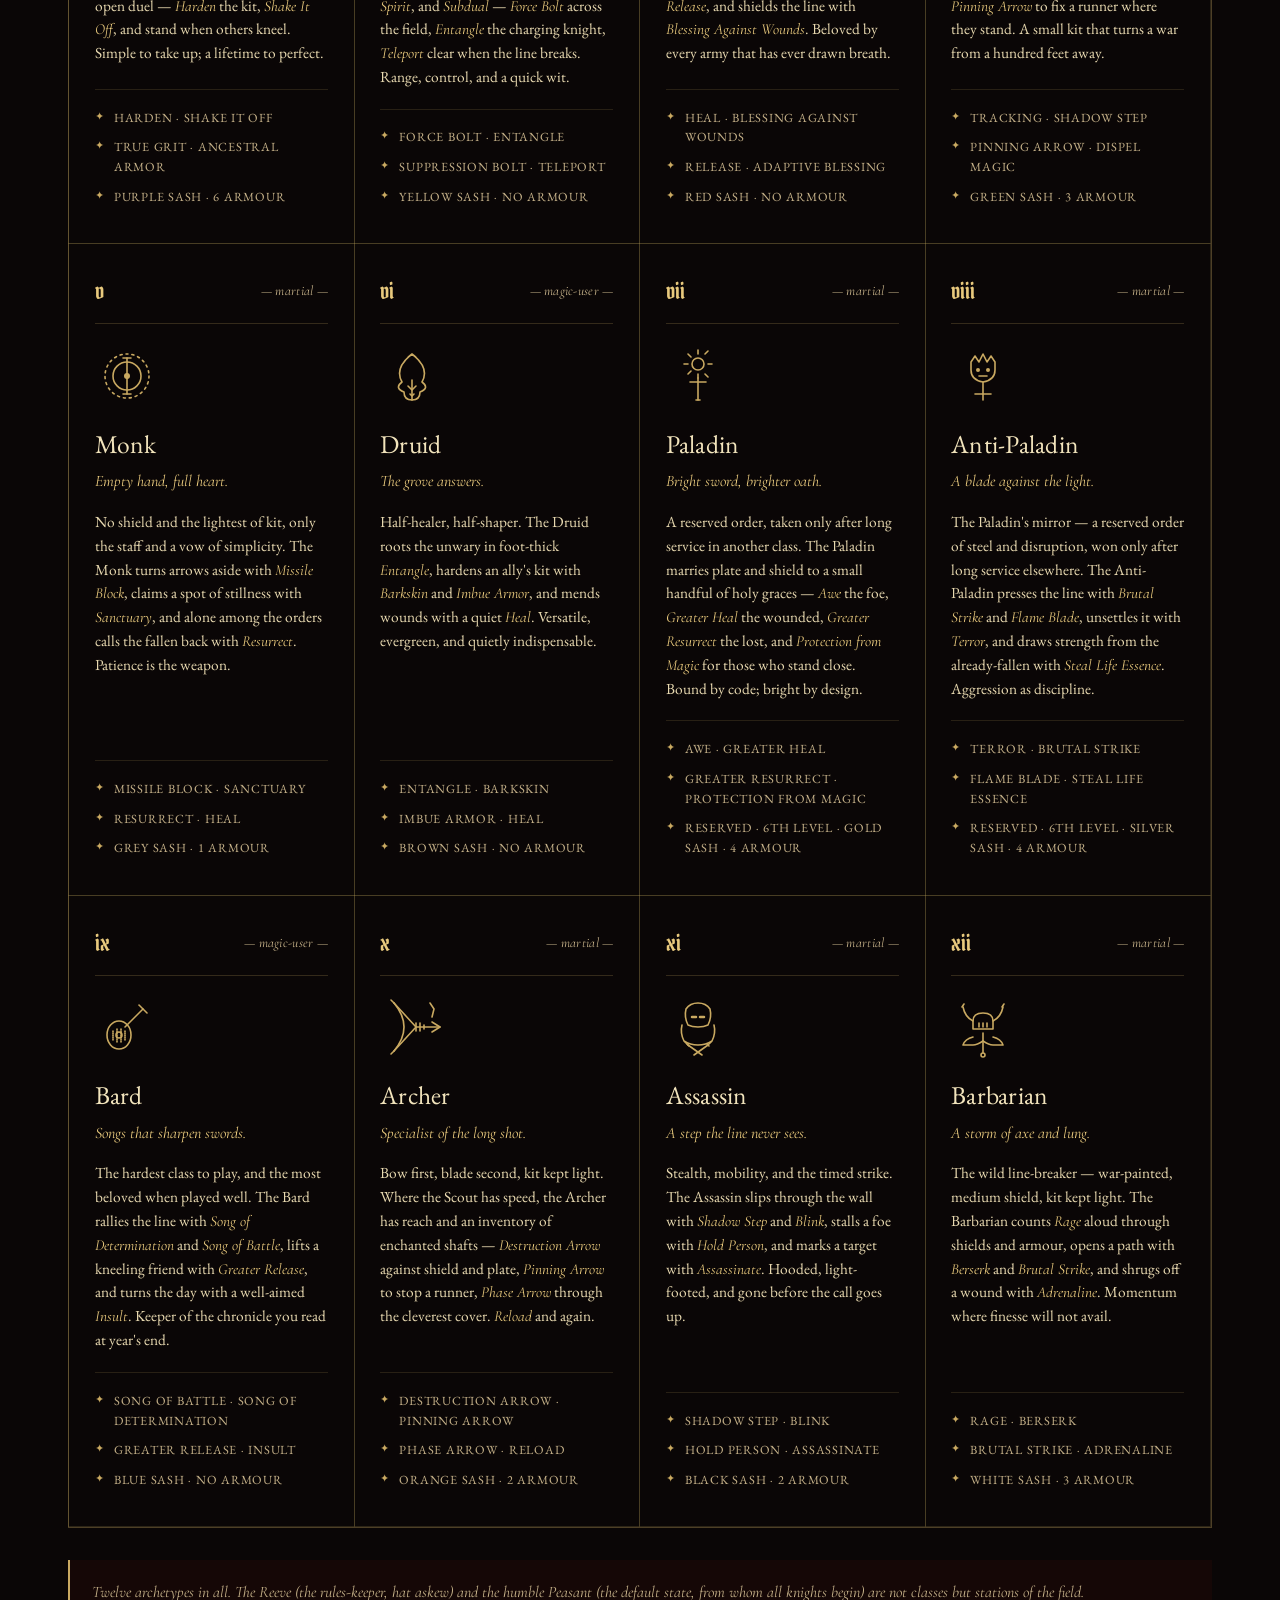
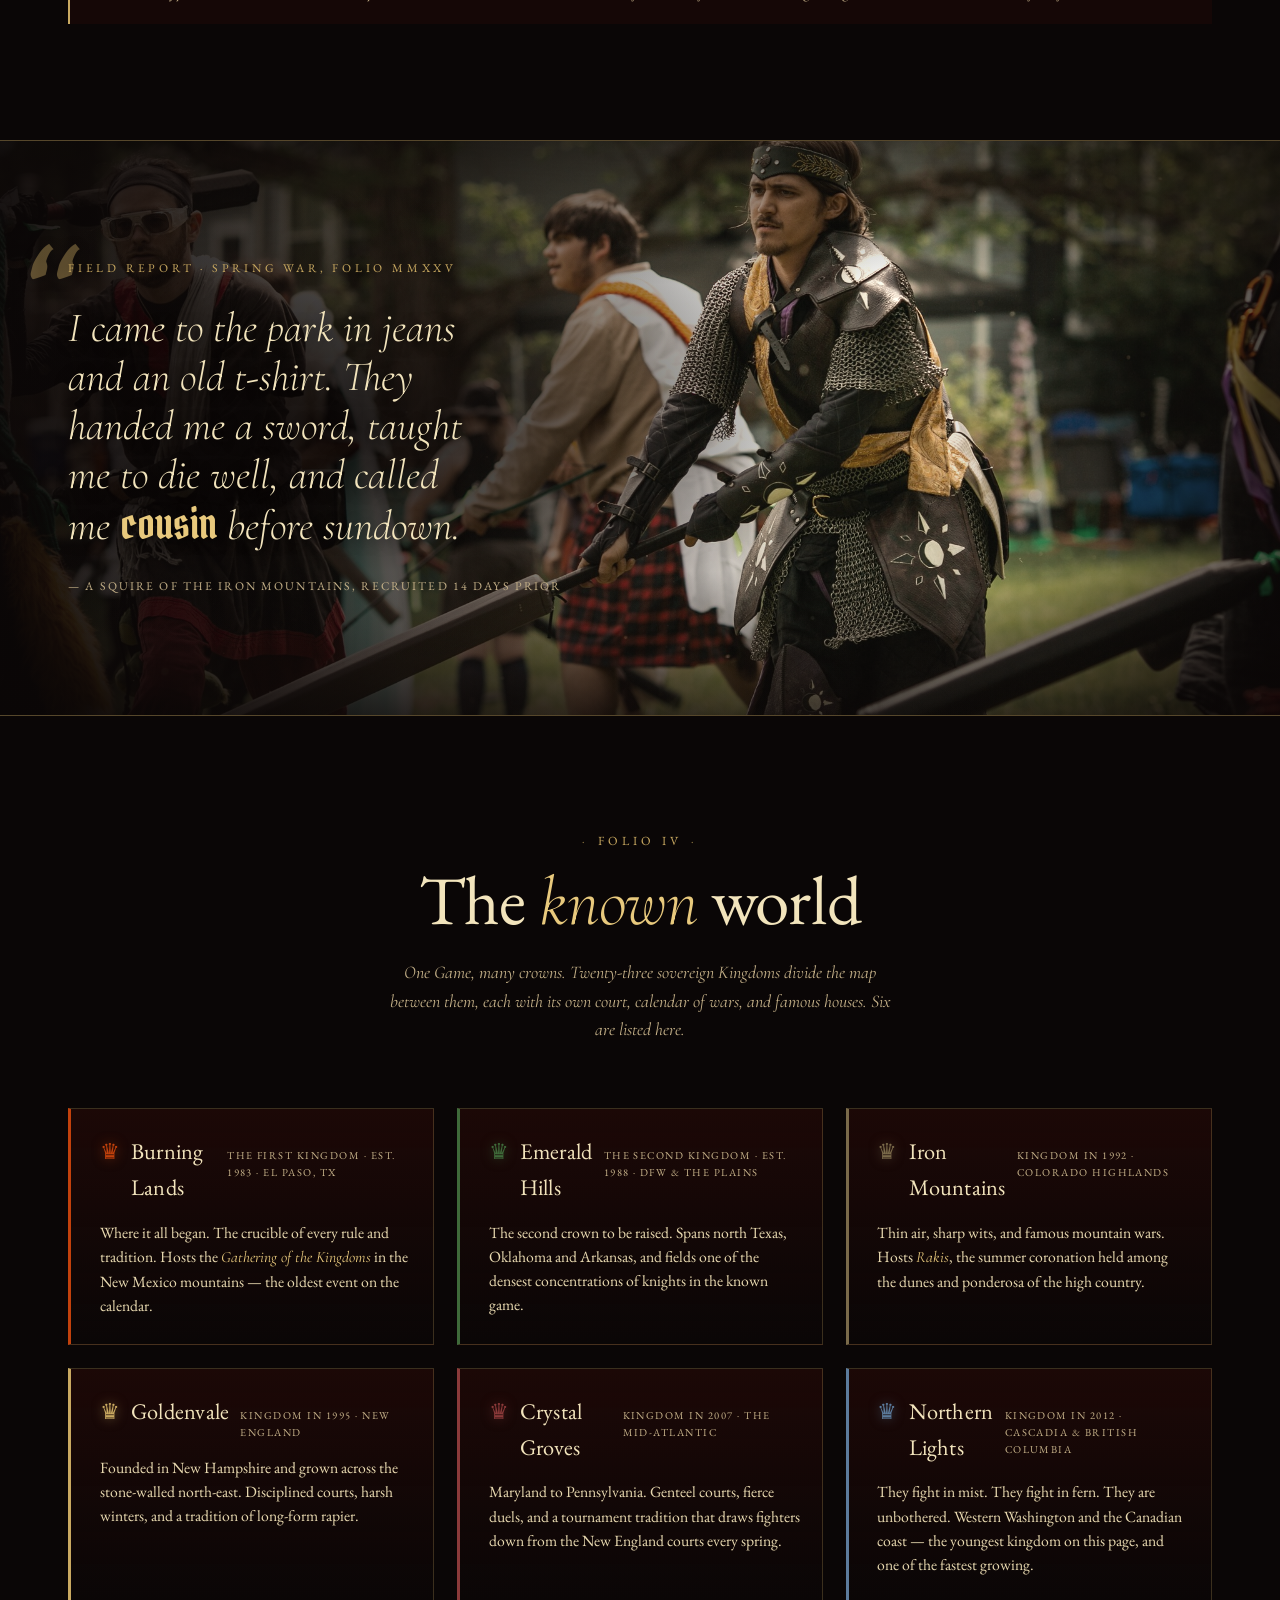
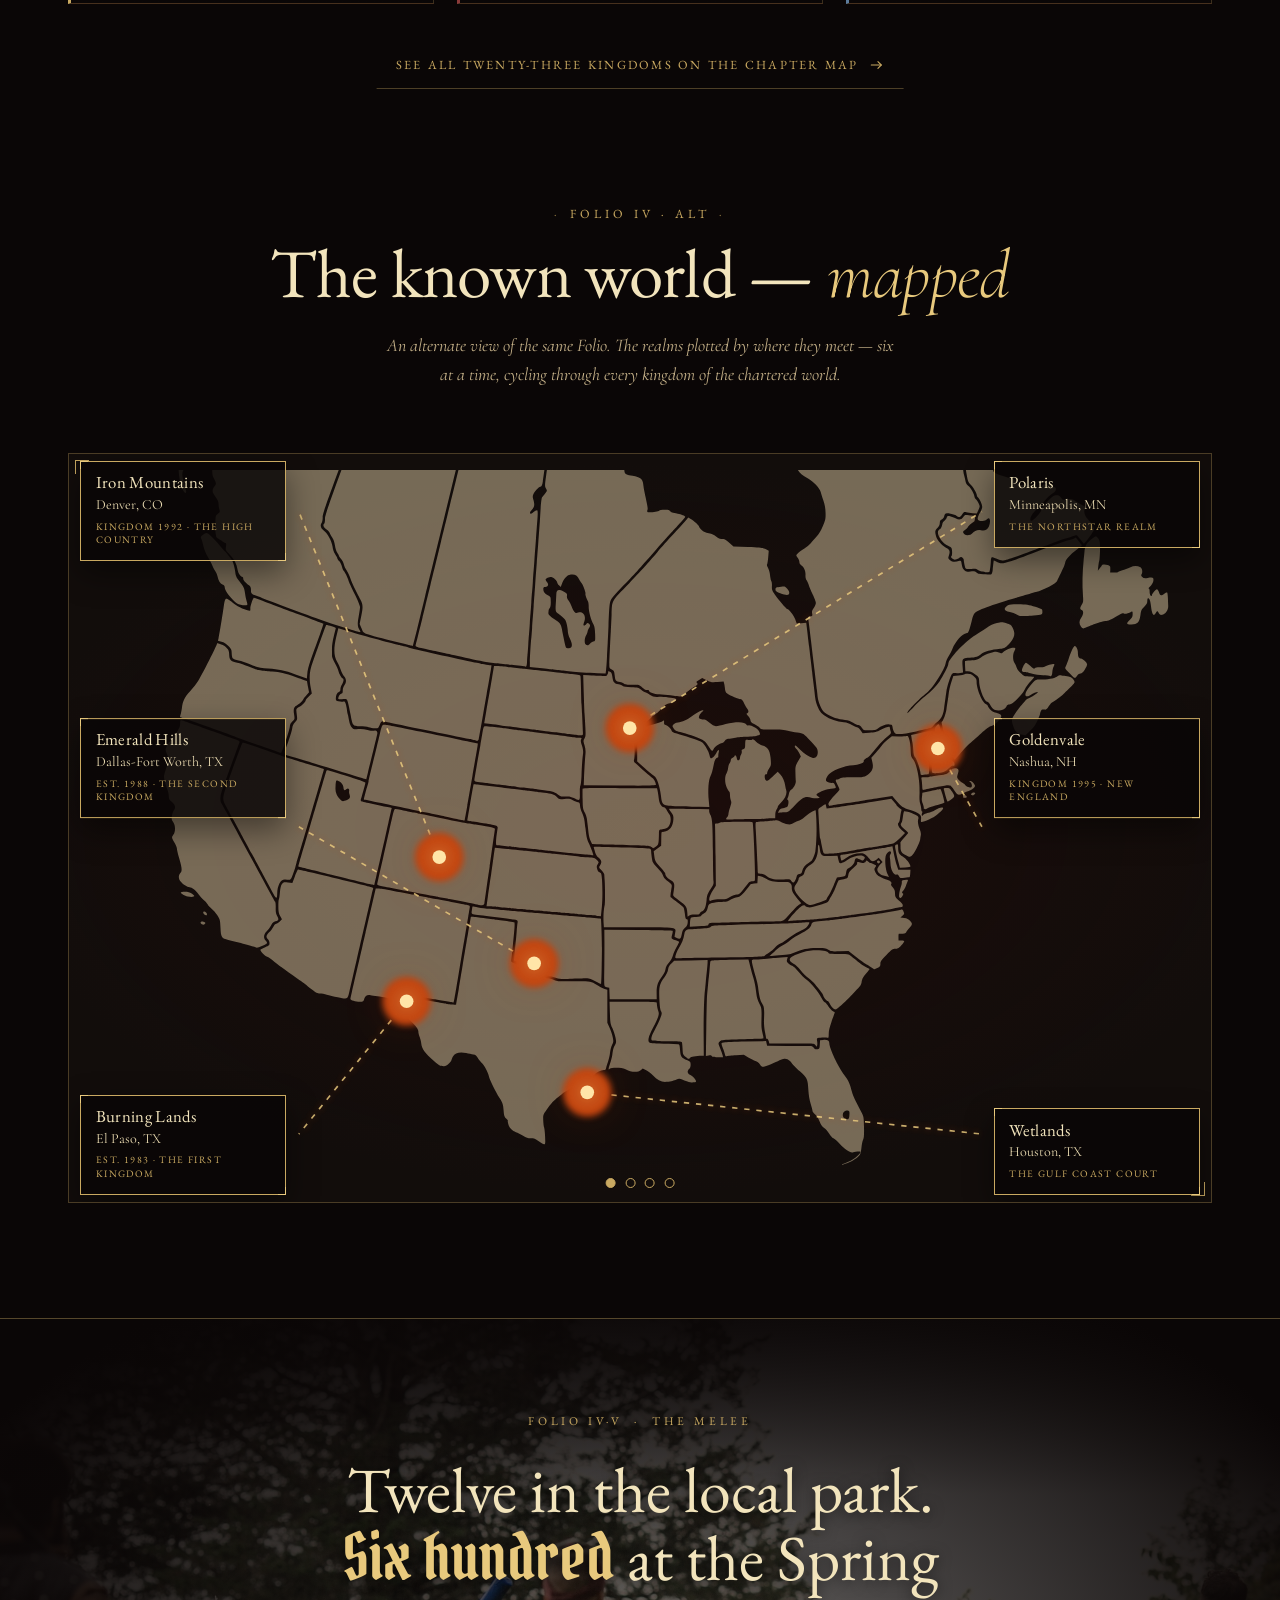
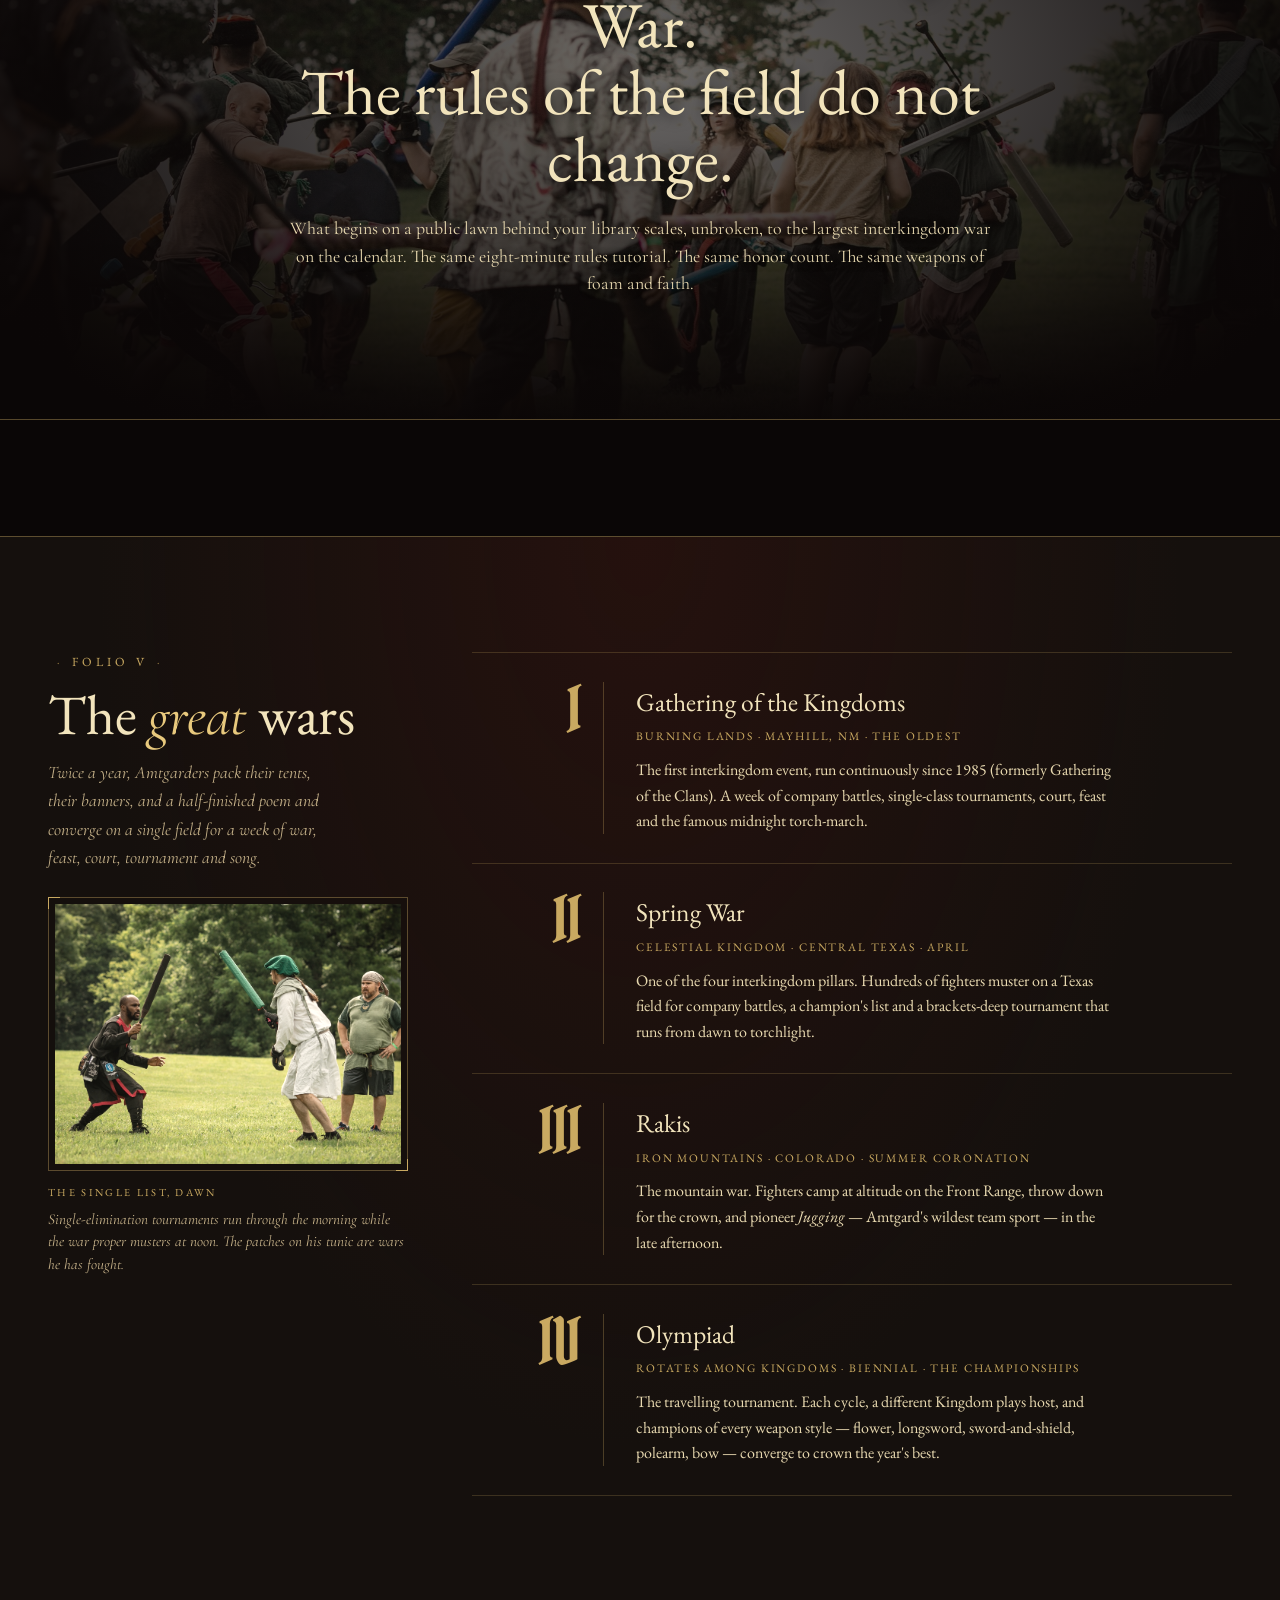
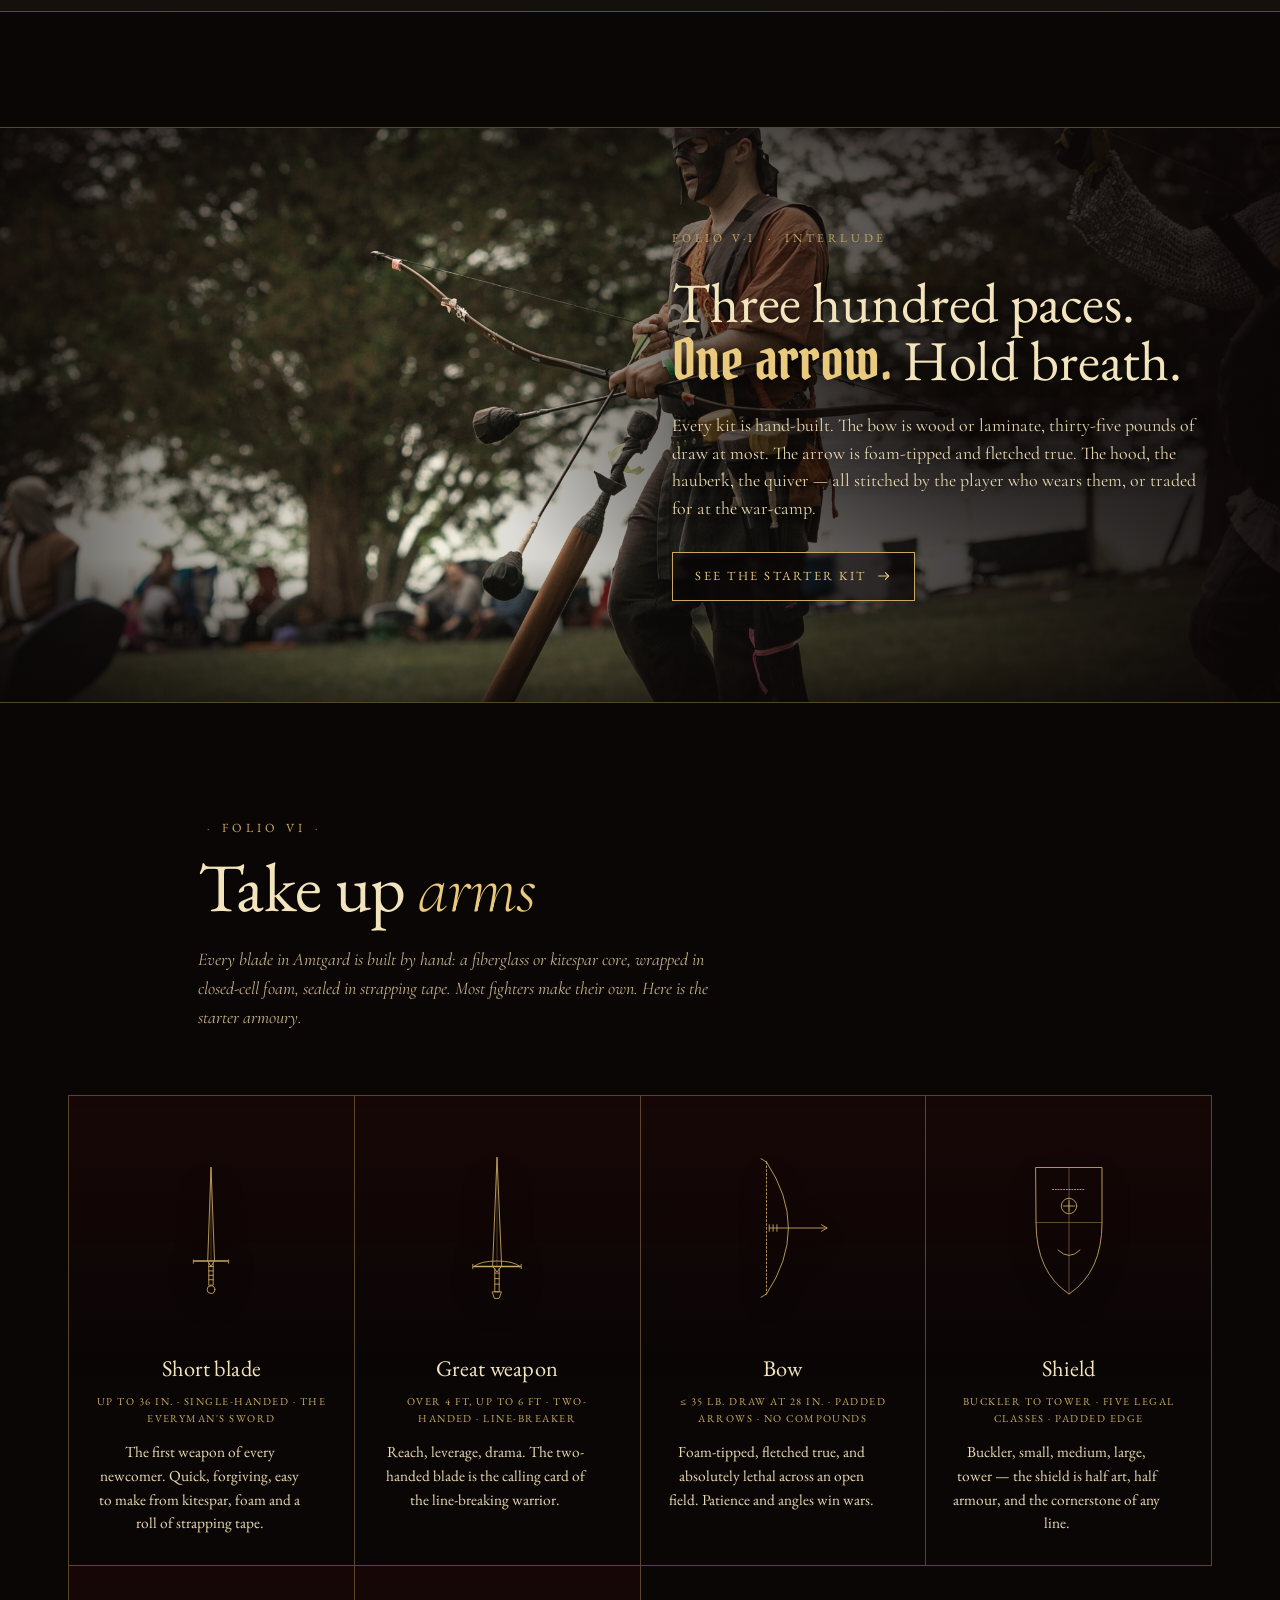
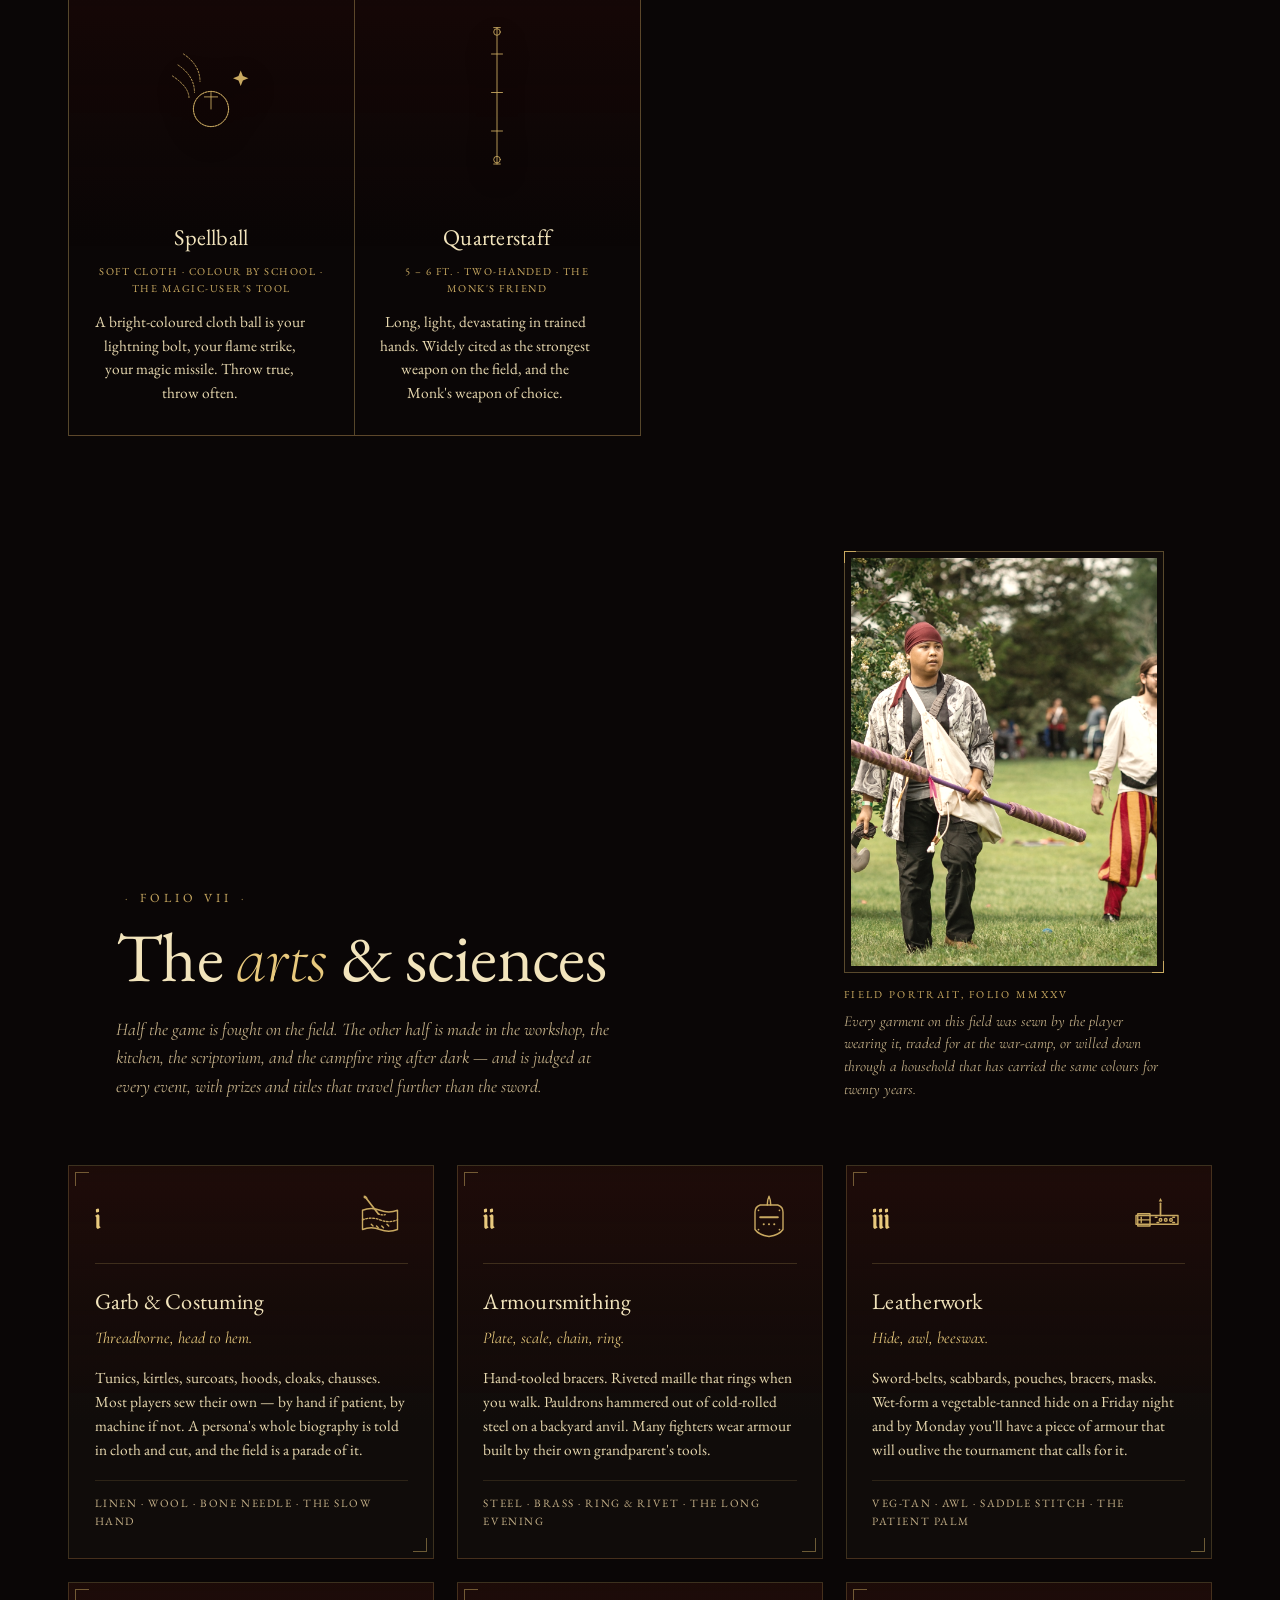
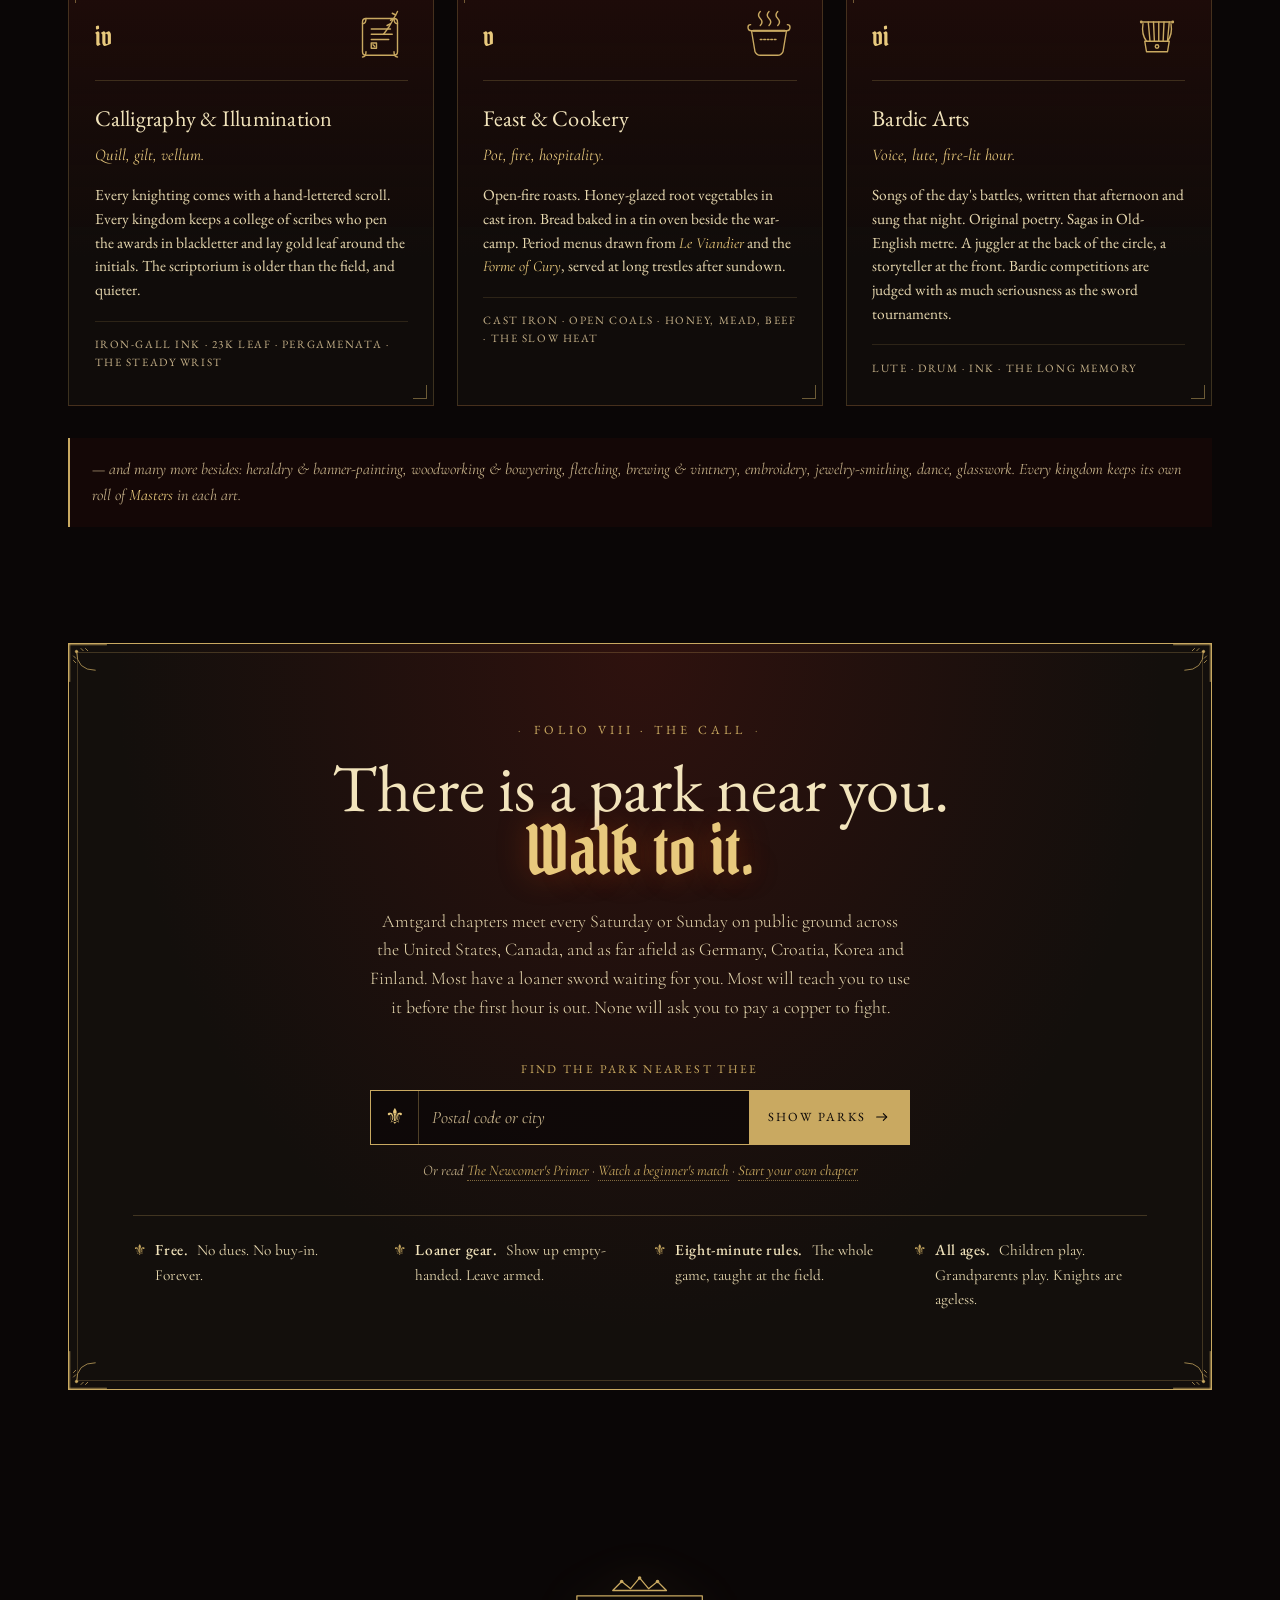
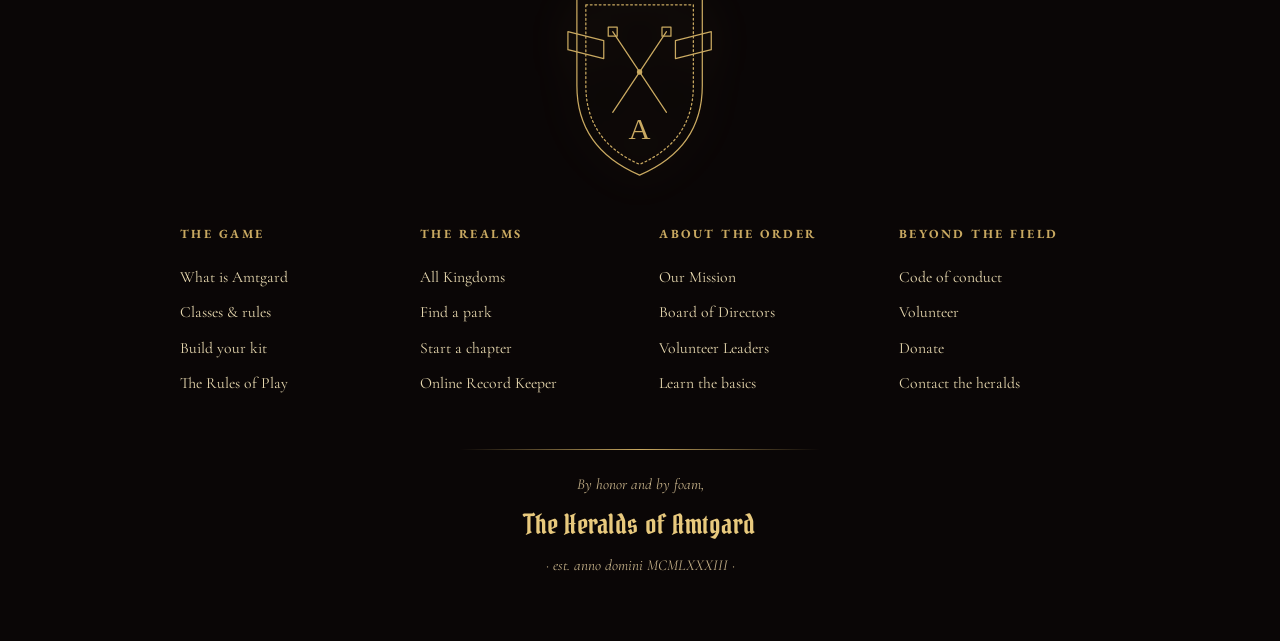
==== commit c7862d01: "Disambiguate "Celestial" → "Celestial Kingdom" Celestial doubles as an adjective, so it reads ambigu" ====
--- a/index.html
+++ b/index.html
@@ -138,7 +138,7 @@
         <div class="hero__march-track">
           <span>Burning Lands</span><i>✦</i>
           <span>Emerald Hills</span><i>✦</i>
-          <span>Celestial</span><i>✦</i>
+          <span>Celestial Kingdom</span><i>✦</i>
           <span>Iron Mountains</span><i>✦</i>
           <span>Golden Plains</span><i>✦</i>
           <span>Dragonspine</span><i>✦</i>
@@ -162,7 +162,7 @@
           <!-- duplicate set so the loop seams invisibly -->
           <span aria-hidden="true">Burning Lands</span><i aria-hidden="true">✦</i>
           <span aria-hidden="true">Emerald Hills</span><i aria-hidden="true">✦</i>
-          <span aria-hidden="true">Celestial</span><i aria-hidden="true">✦</i>
+          <span aria-hidden="true">Celestial Kingdom</span><i aria-hidden="true">✦</i>
           <span aria-hidden="true">Iron Mountains</span><i aria-hidden="true">✦</i>
           <span aria-hidden="true">Golden Plains</span><i aria-hidden="true">✦</i>
           <span aria-hidden="true">Dragonspine</span><i aria-hidden="true">✦</i>
@@ -904,7 +904,7 @@
 
           <!-- Page 2 -->
           <article class="rm-card" data-page="2" data-slot="br">
-            <h3>Celestial</h3>
+            <h3>Celestial Kingdom</h3>
             <p>Austin, TX</p>
             <p class="rm-card__sub">central Texas · hosts Spring War</p>
           </article>
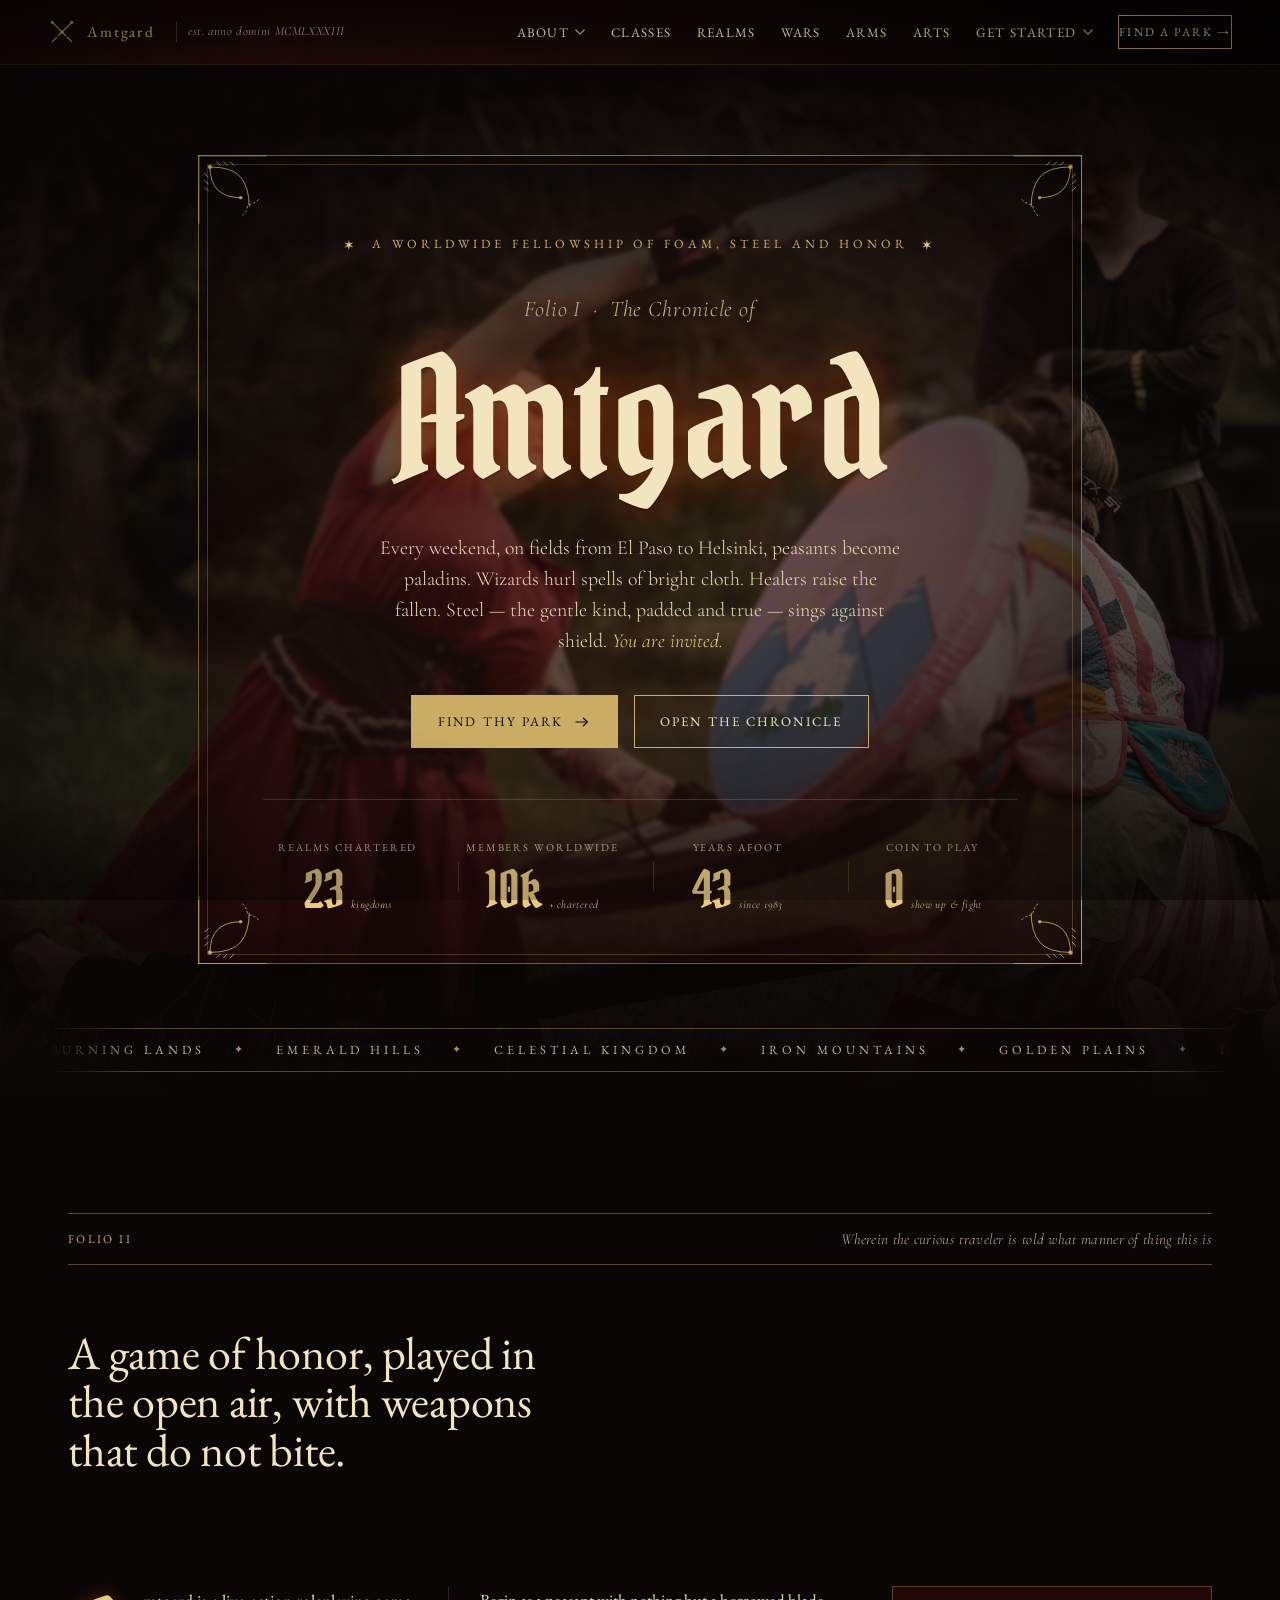
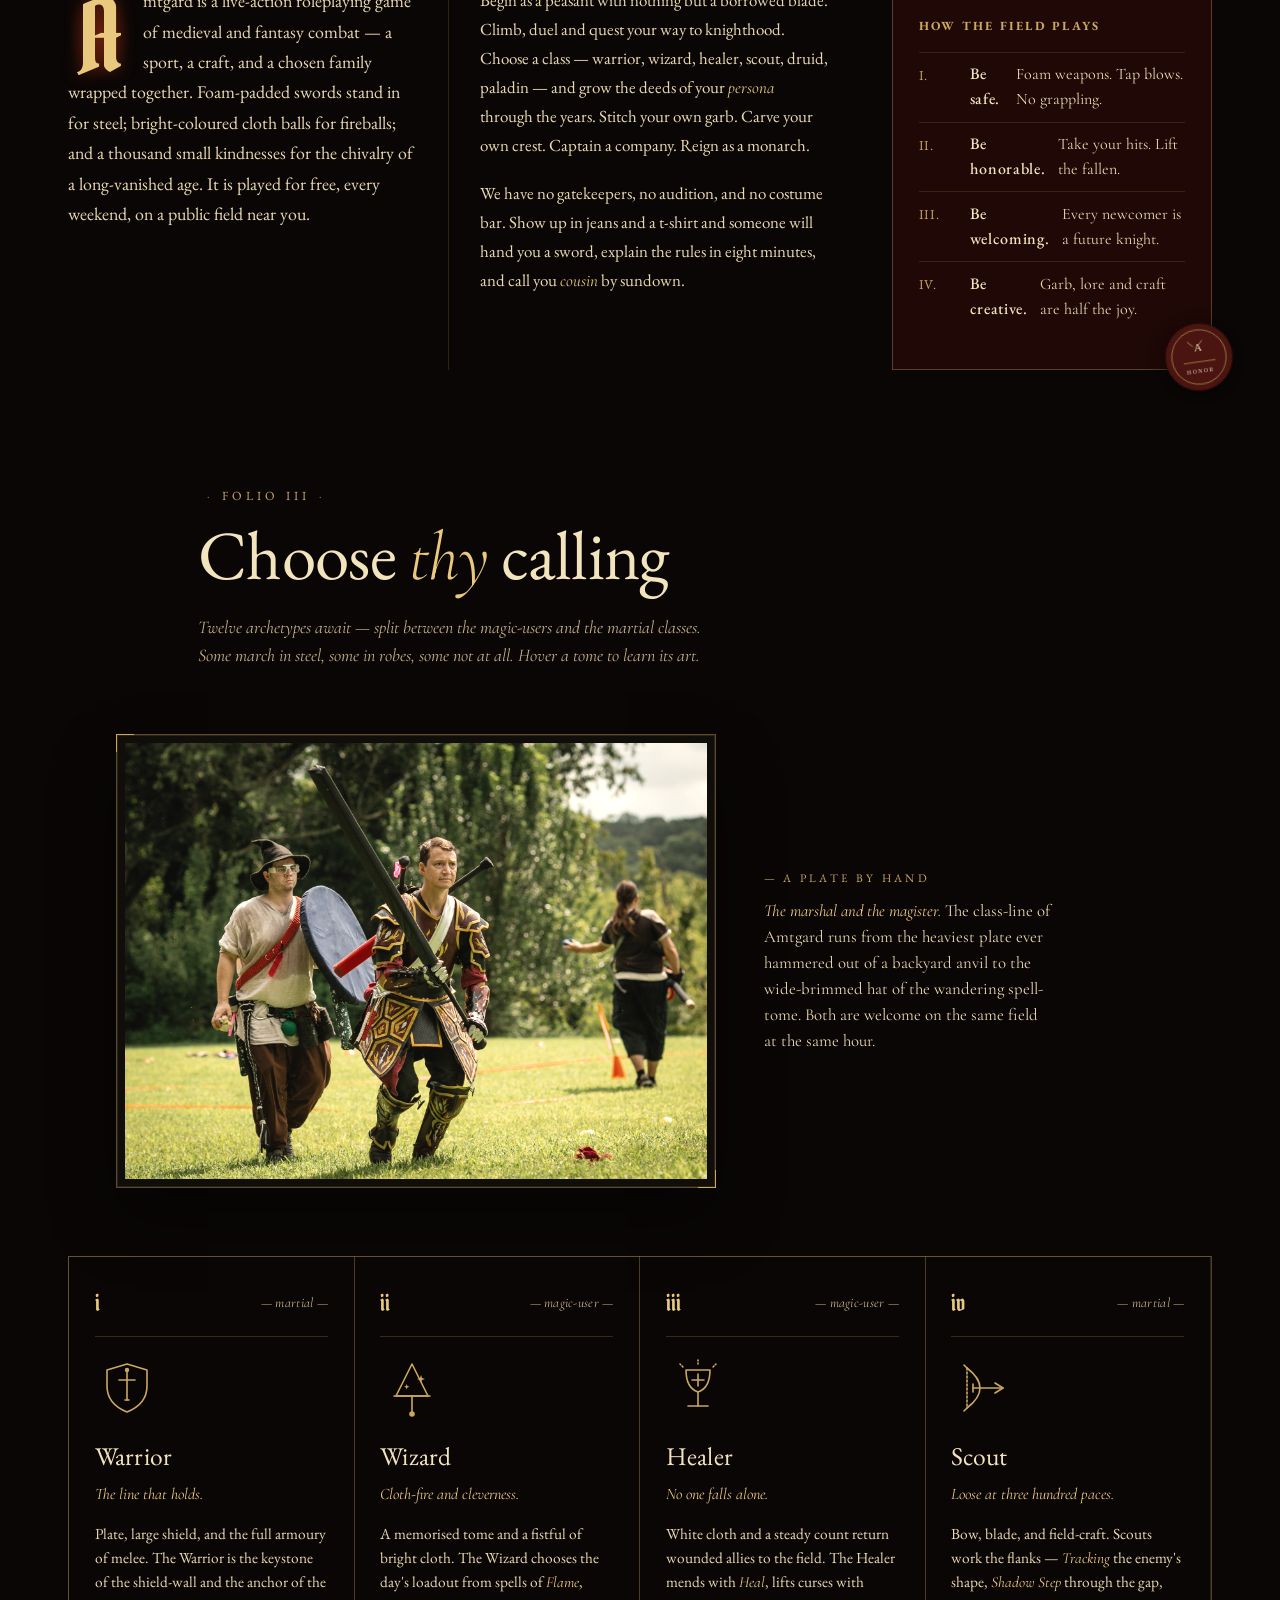
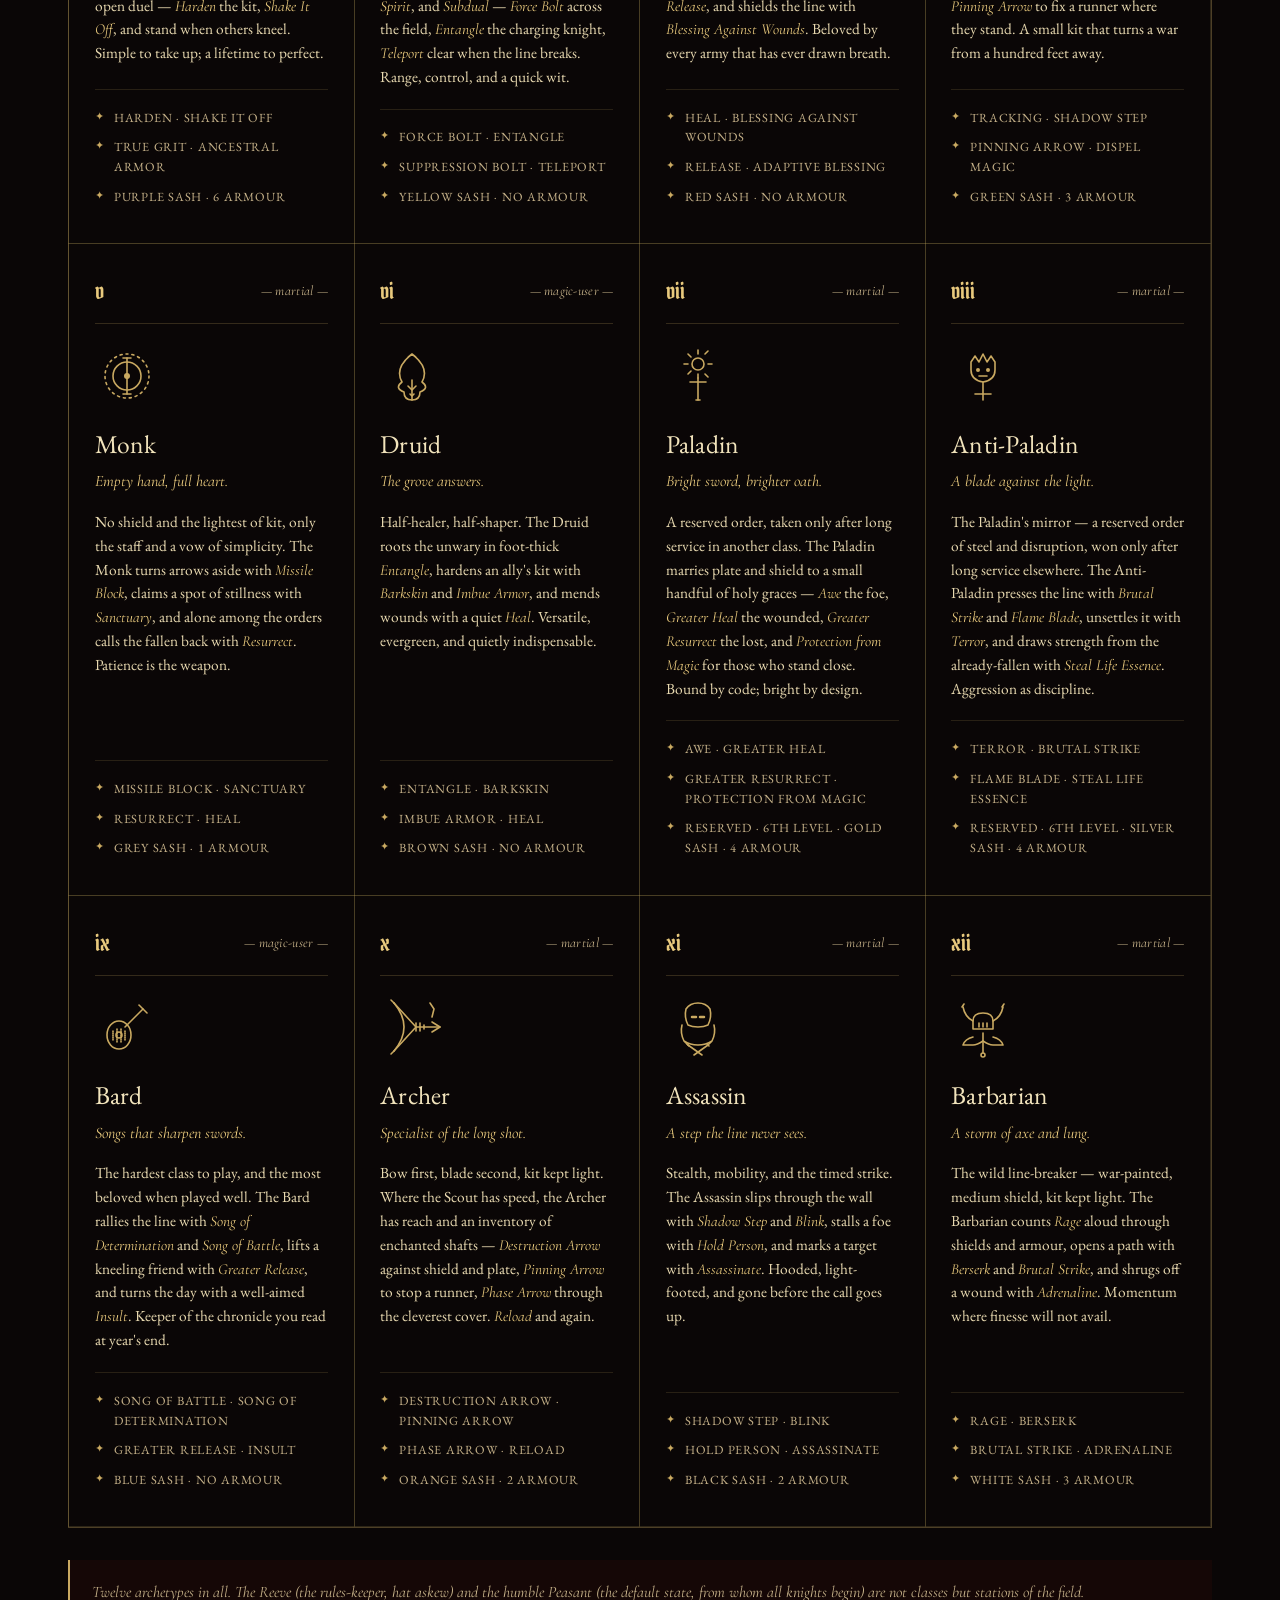
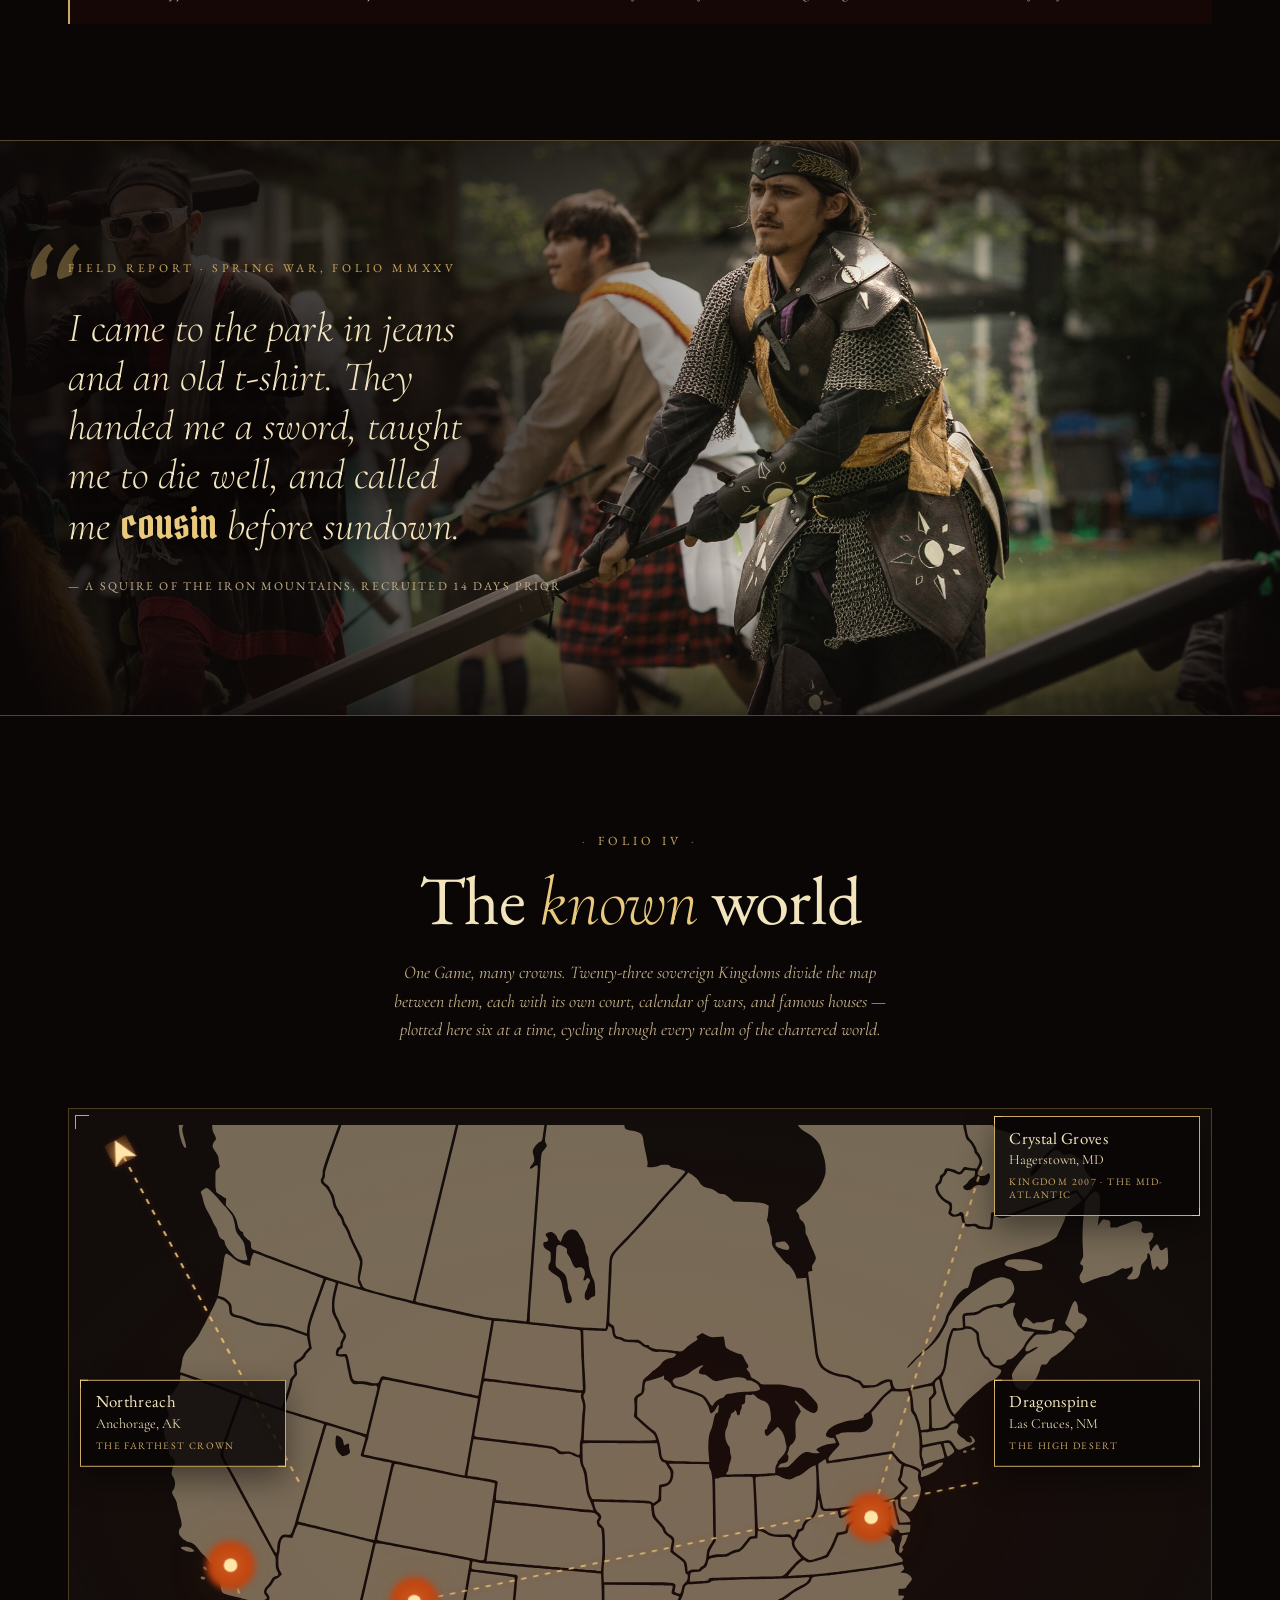
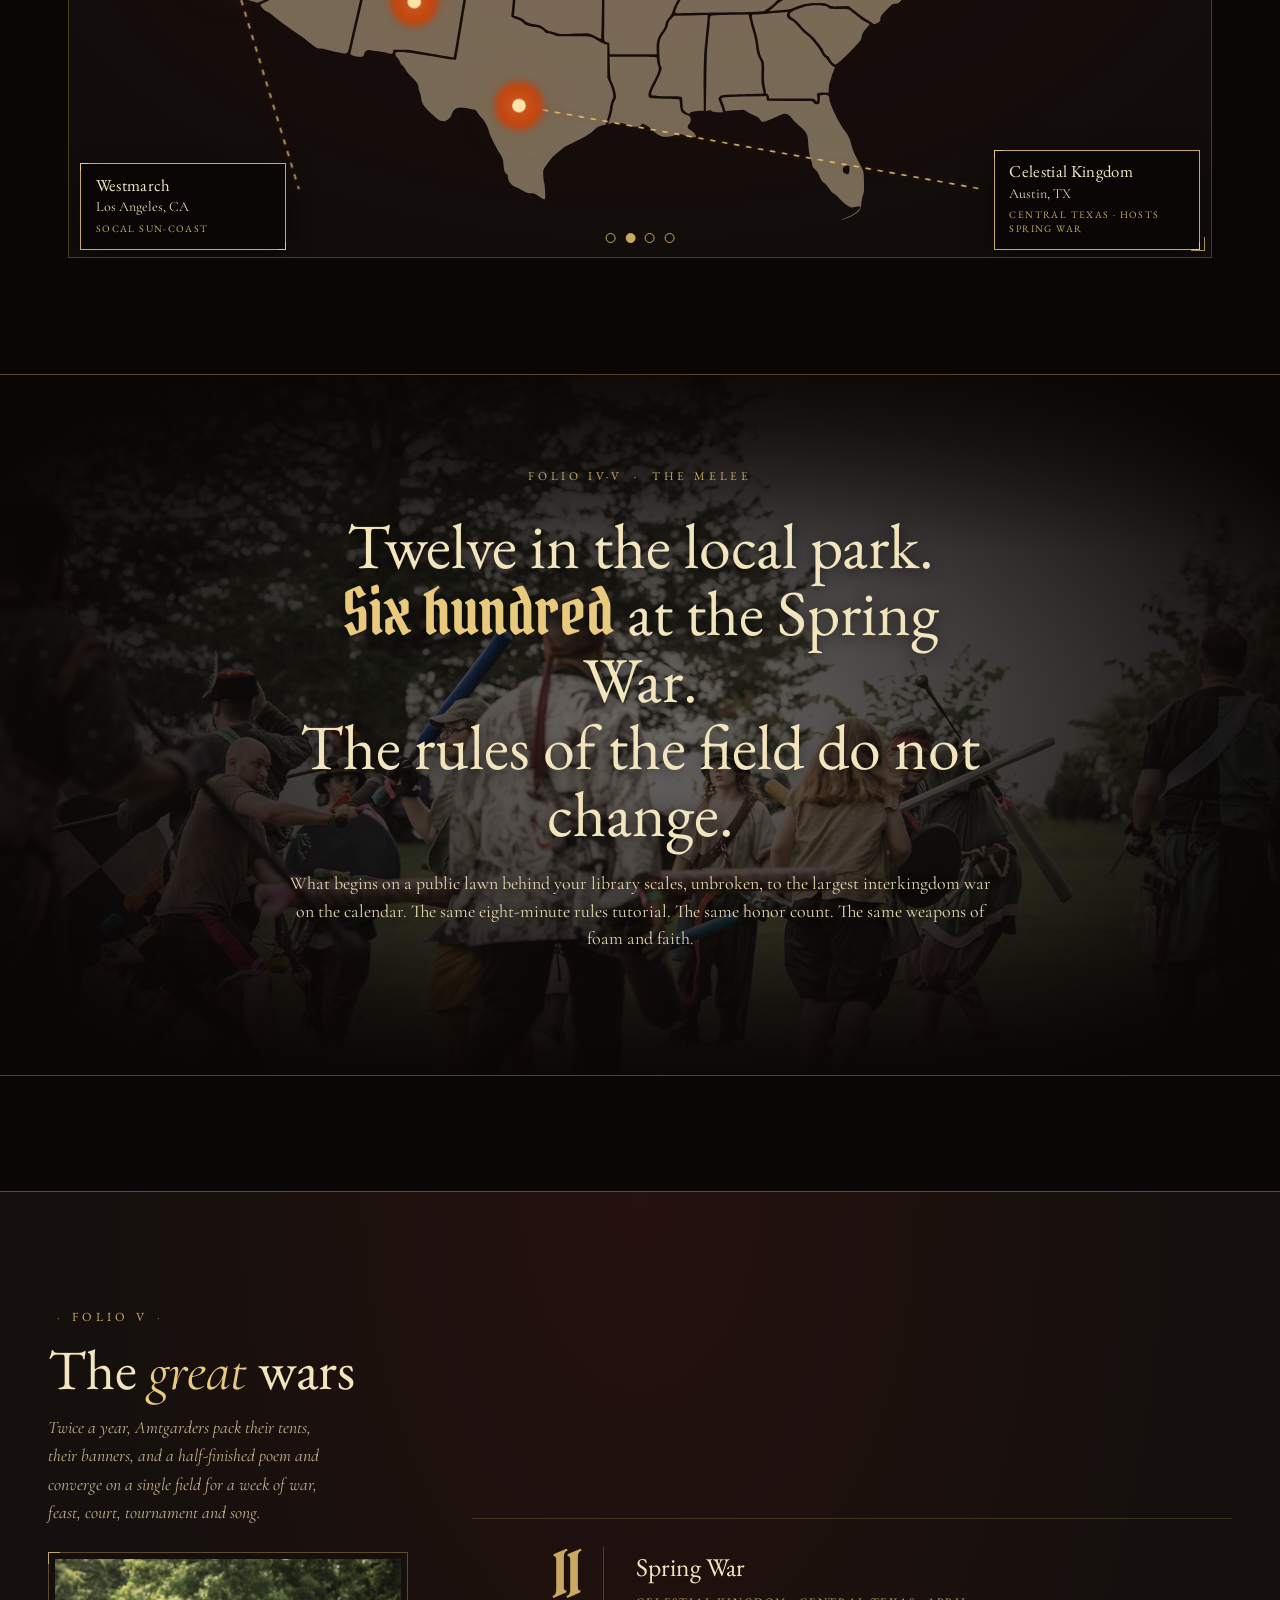
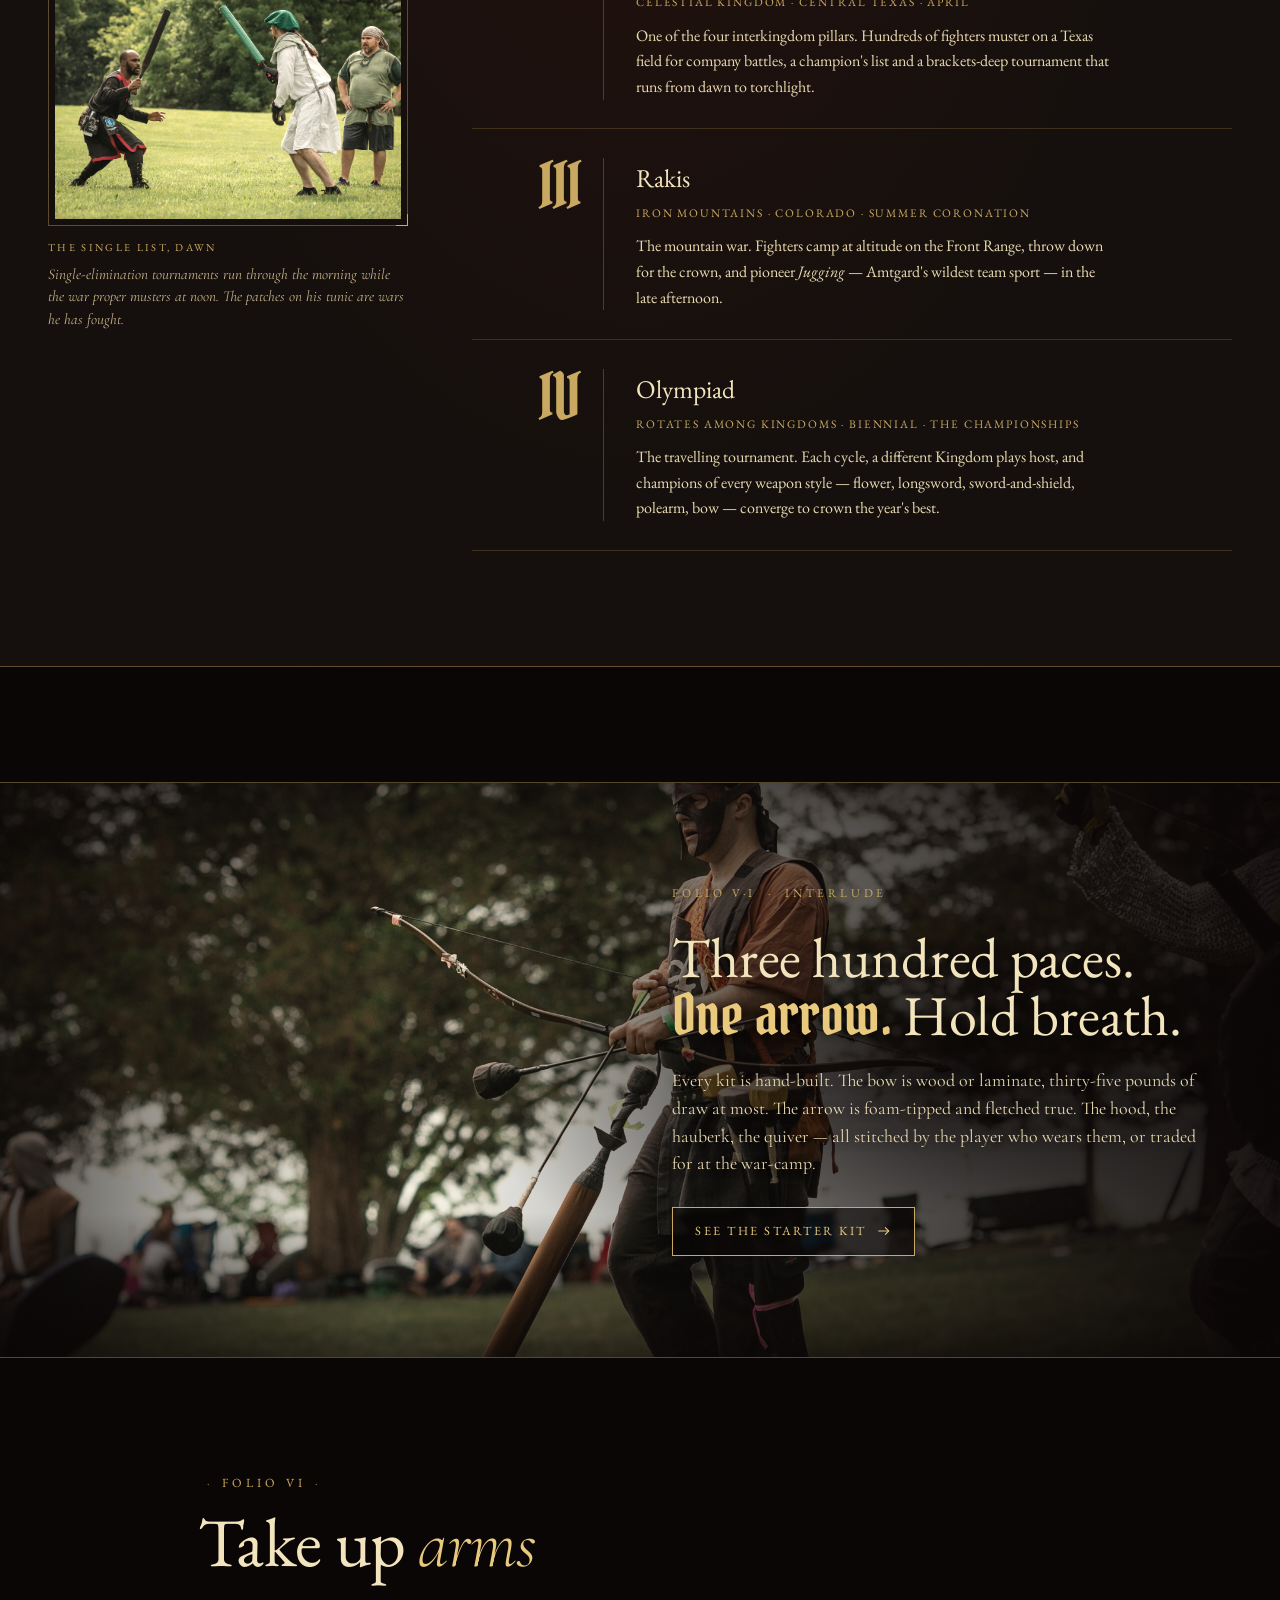
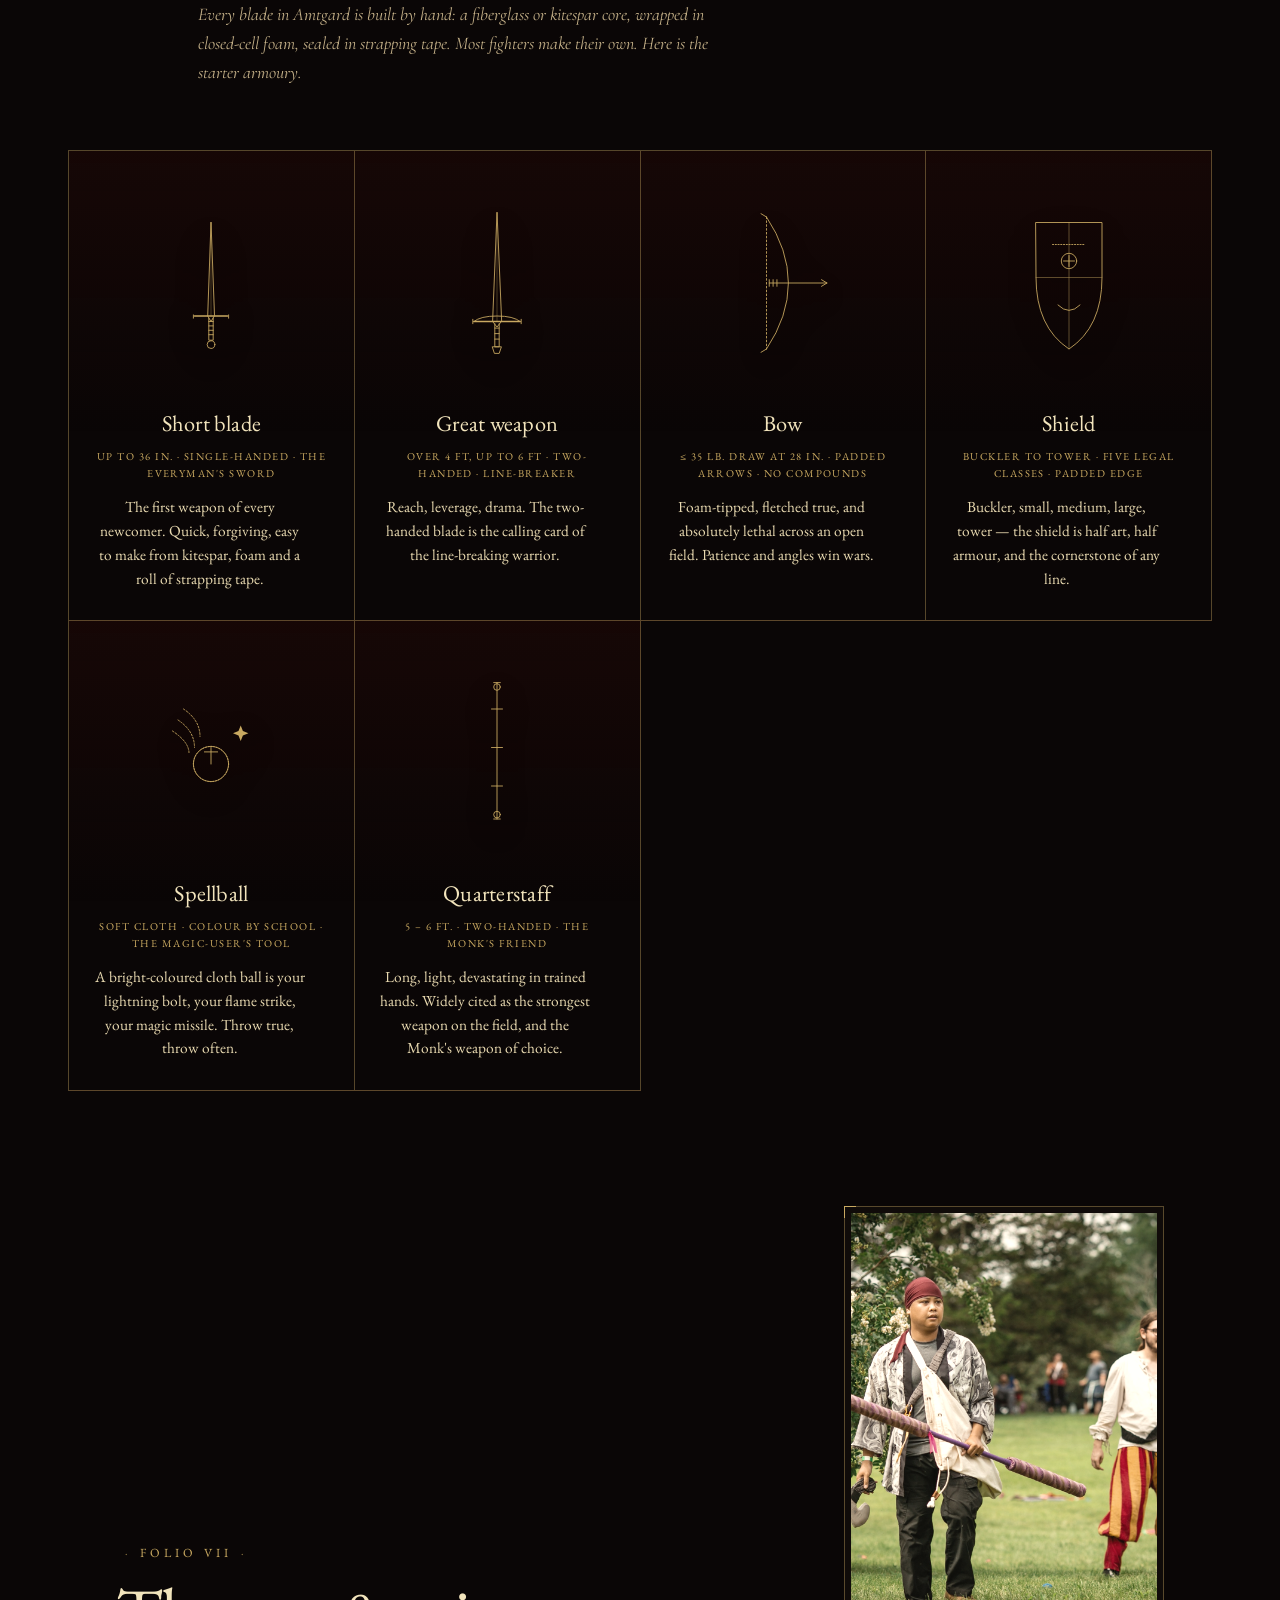
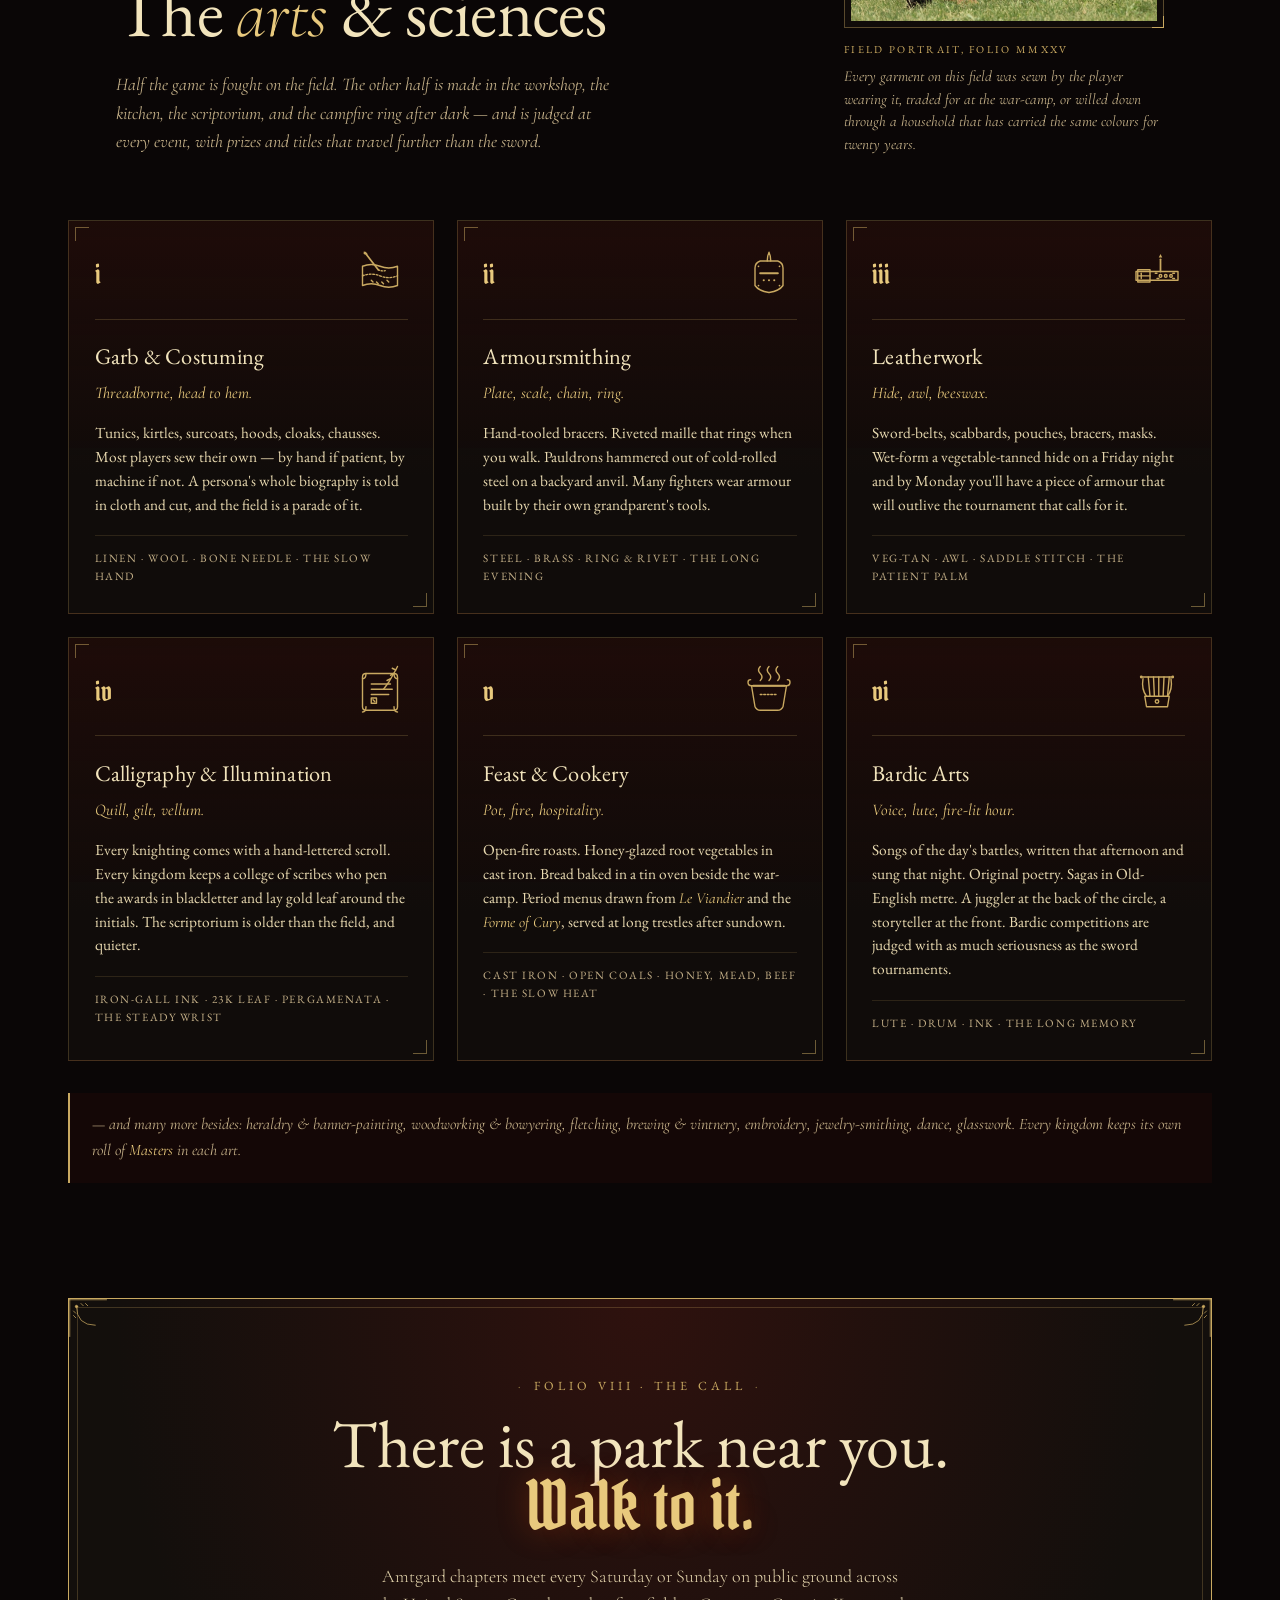
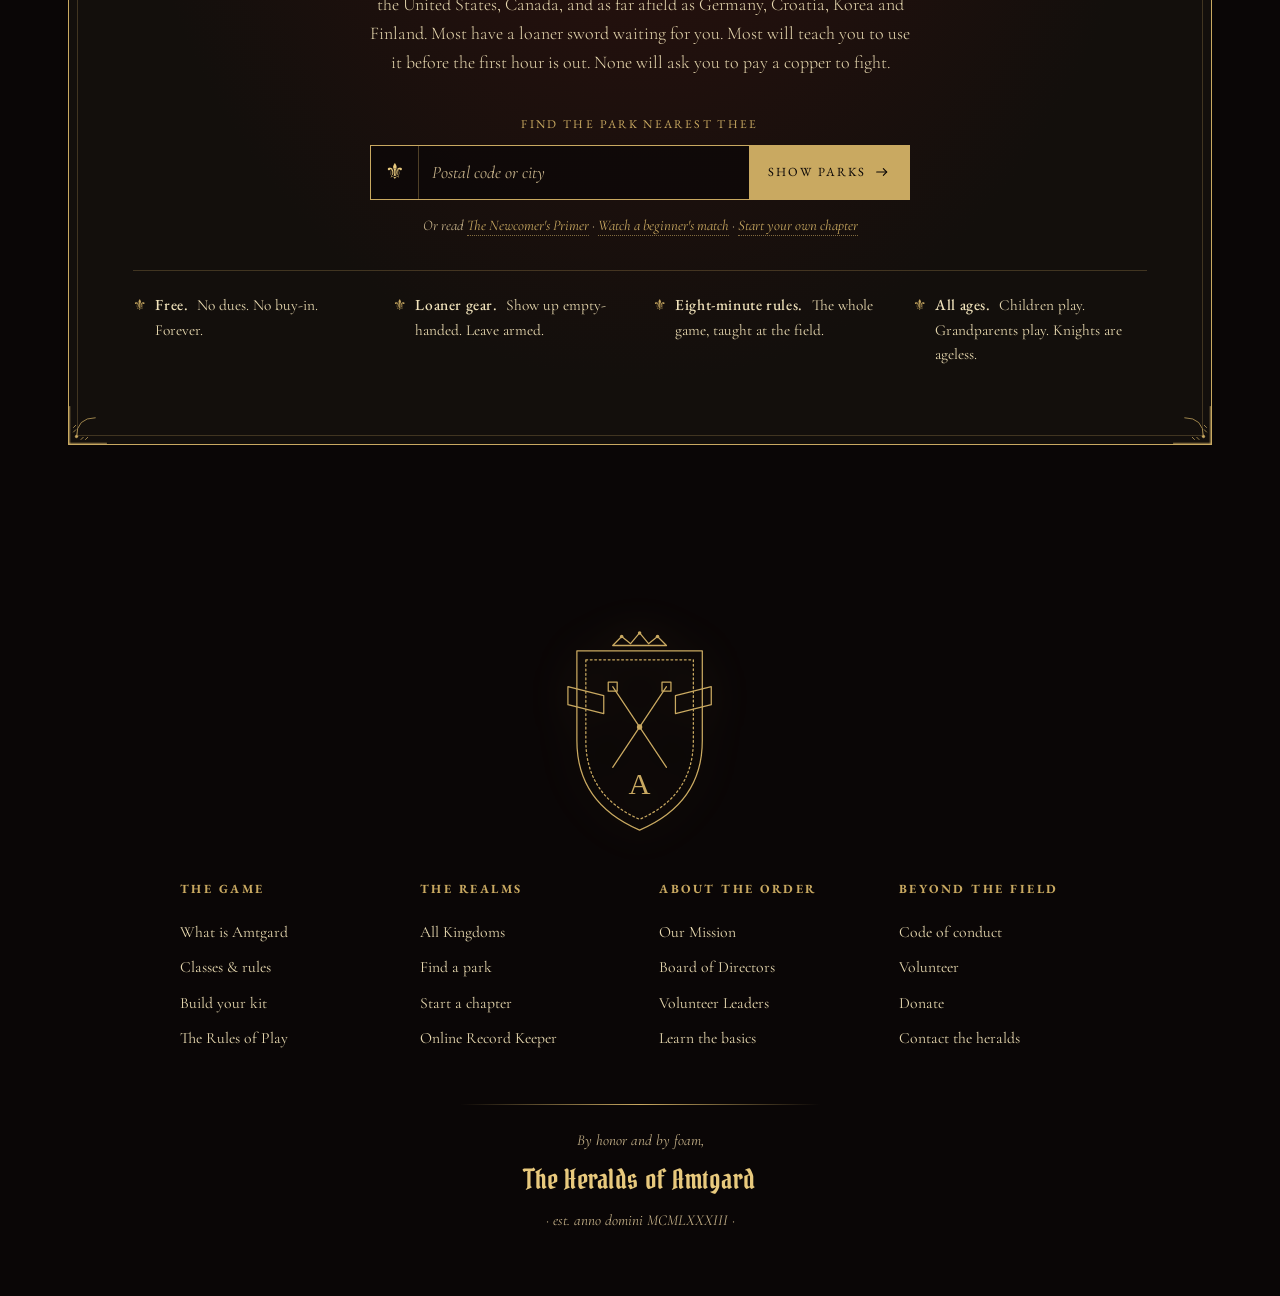
==== commit 69494ad4: "Promote map view to canonical Folio IV; drop six-card list The map cycles through all 23 realms, so " ====
--- a/index.html
+++ b/index.html
@@ -623,113 +623,16 @@
       </div>
     </section>
 
-    <!-- ░░░ REALMS / KINGDOMS ░░░ -->
-    <section class="realms" id="realms">
+    <!-- ░░░ REALMS — MAPPED ░░░ -->
+    <section class="realms-map" id="realms" aria-labelledby="realms-map-heading">
       <div class="section__title section__title--center">
         <p class="section__folio">Folio IV</p>
-        <h2>The <em>known</em> world</h2>
+        <h2 id="realms-map-heading">The <em>known</em> world</h2>
         <p class="section__sub">
           One Game, many crowns. Twenty-three sovereign Kingdoms divide
           the map between them, each with its own court, calendar of
-          wars, and famous houses. Six are listed here.
-        </p>
-      </div>
-
-      <div class="realms__grid">
-        <article class="realm" style="--accent:#C2410C;">
-          <header>
-            <span class="realm__crown">♛</span>
-            <h3>Burning Lands</h3>
-            <p>The First Kingdom · est. 1983 · El Paso, TX</p>
-          </header>
-          <p>
-            Where it all began. The crucible of every rule and tradition.
-            Hosts the <em>Gathering of the Kingdoms</em> in the New
-            Mexico mountains — the oldest event on the calendar.
-          </p>
-        </article>
-
-        <article class="realm" style="--accent:#3F6A3A;">
-          <header>
-            <span class="realm__crown">♛</span>
-            <h3>Emerald Hills</h3>
-            <p>The Second Kingdom · est. 1988 · DFW &amp; the plains</p>
-          </header>
-          <p>
-            The second crown to be raised. Spans north Texas, Oklahoma
-            and Arkansas, and fields one of the densest concentrations of
-            knights in the known game.
-          </p>
-        </article>
-
-        <article class="realm" style="--accent:#7A6A4A;">
-          <header>
-            <span class="realm__crown">♛</span>
-            <h3>Iron Mountains</h3>
-            <p>Kingdom in 1992 · Colorado highlands</p>
-          </header>
-          <p>
-            Thin air, sharp wits, and famous mountain wars. Hosts
-            <em>Rakis</em>, the summer coronation held among the dunes
-            and ponderosa of the high country.
-          </p>
-        </article>
-
-        <article class="realm" style="--accent:#C9A961;">
-          <header>
-            <span class="realm__crown">♛</span>
-            <h3>Goldenvale</h3>
-            <p>Kingdom in 1995 · New England</p>
-          </header>
-          <p>
-            Founded in New Hampshire and grown across the
-            stone-walled north-east. Disciplined courts, harsh winters,
-            and a tradition of long-form rapier.
-          </p>
-        </article>
-
-        <article class="realm" style="--accent:#8B3A3A;">
-          <header>
-            <span class="realm__crown">♛</span>
-            <h3>Crystal Groves</h3>
-            <p>Kingdom in 2007 · the Mid-Atlantic</p>
-          </header>
-          <p>
-            Maryland to Pennsylvania. Genteel courts, fierce duels, and
-            a tournament tradition that draws fighters down from the
-            New England courts every spring.
-          </p>
-        </article>
-
-        <article class="realm" style="--accent:#5C7B9C;">
-          <header>
-            <span class="realm__crown">♛</span>
-            <h3>Northern Lights</h3>
-            <p>Kingdom in 2012 · Cascadia &amp; British Columbia</p>
-          </header>
-          <p>
-            They fight in mist. They fight in fern. They are unbothered.
-            Western Washington and the Canadian coast — the youngest
-            kingdom on this page, and one of the fastest growing.
-          </p>
-        </article>
-      </div>
-
-      <a class="realms__more" href="#join">
-        <span>See all twenty-three Kingdoms on the chapter map</span>
-        <svg viewBox="0 0 24 24" aria-hidden="true"><use href="#sigil-arrow" /></svg>
-      </a>
-    </section>
-
-    <!-- ░░░ REALMS — MAPPED (B variant for A/B) ░░░ -->
-    <section class="realms-map" id="realms-map" aria-labelledby="realms-map-heading">
-      <div class="section__title section__title--center">
-        <p class="section__folio">Folio IV · alt</p>
-        <h2 id="realms-map-heading">The known world &mdash; <em>mapped</em></h2>
-        <p class="section__sub">
-          An alternate view of the same Folio. The realms plotted by
-          where they meet — six at a time, cycling through every
-          kingdom of the chartered world.
+          wars, and famous houses — plotted here six at a time, cycling
+          through every realm of the chartered world.
         </p>
       </div>
 
@@ -751,12 +654,11 @@
           <defs>
             <!-- Glowing arrowhead used to indicate kingdoms that fall outside
                  the cropped map (currently just Northreach in Anchorage, AK).
-                 orient is a fixed angle (-130°) so the arrow always points
-                 NNW toward Alaska regardless of the line's geometry — the
-                 line itself has to dangle into open space below the card,
-                 since the card occupies the upper-left corner where AK is. -->
+                 orient="auto" rotates the arrow along the line direction, so
+                 the line drawn from the ML card up-left into the empty top-
+                 left corner naturally produces an NNW-pointing tip. -->
             <marker id="rm-arrow" viewBox="0 0 12 12" refX="10" refY="6"
-                    markerWidth="32" markerHeight="32" orient="-130"
+                    markerWidth="32" markerHeight="32" orient="auto"
                     markerUnits="userSpaceOnUse">
               <path class="rm-arrow__head" d="M 0 0 L 12 6 L 0 12 L 3 6 Z" />
             </marker>
@@ -799,14 +701,13 @@
             <g class="rm-dot"><circle class="rm-dot__halo" cx="1500" cy="1620" r="32" /><circle class="rm-dot__core" cx="1500" cy="1620" r="9" /></g>
           </g>
 
-          <!-- ▼ PAGE 2 ▼ The Pacific & Mid-Atlantic crowns -->
+          <!-- ▼ PAGE 2 ▼ The Pacific & Mid-Atlantic crowns (5 — TL left empty
+               so Northreach's off-map arrow can stretch into the corner) -->
           <g class="rm-page" data-page="2">
-            <!-- Northreach (Anchorage, AK) → TL — off-map; arrow points NNW toward AK.
-                 Line dangles down-right into open ocean below the card; arrow has
-                 fixed orient so it always points up-left regardless of line direction. -->
-            <line class="rm-line rm-line--off-map" x1="1120" y1="855" x2="1230" y2="950" marker-end="url(#rm-arrow)" />
-            <!-- Northern Lights (Seattle, W. WA) → ML -->
-            <line class="rm-line" x1="1075" y1="1015" x2="1120" y2="1270" />
+            <!-- Northreach (Anchorage, AK) → ML — off-map. Line runs from the
+                 ML card slot up into the empty top-left corner; auto-oriented
+                 marker tip points NNW toward Alaska. -->
+            <line class="rm-line rm-line--off-map" x1="1120" y1="1270" x2="880" y2="825" marker-end="url(#rm-arrow)" />
             <!-- Westmarch (Los Angeles, S. CA) → BL -->
             <line class="rm-line" x1="1030" y1="1380" x2="1120" y2="1675" />
             <!-- Dragonspine (Las Cruces, NM) → MR -->
@@ -816,7 +717,6 @@
             <!-- Crystal Groves (Hagerstown, MD) → TR -->
             <line class="rm-line" x1="1874" y1="1317" x2="2020" y2="855"  />
 
-            <g class="rm-dot"><circle class="rm-dot__halo" cx="1075" cy="1015" r="32" /><circle class="rm-dot__core" cx="1075" cy="1015" r="9" /></g>
             <g class="rm-dot"><circle class="rm-dot__halo" cx="1030" cy="1380" r="32" /><circle class="rm-dot__core" cx="1030" cy="1380" r="9" /></g>
             <g class="rm-dot"><circle class="rm-dot__halo" cx="1272" cy="1428" r="32" /><circle class="rm-dot__core" cx="1272" cy="1428" r="9" /></g>
             <g class="rm-dot"><circle class="rm-dot__halo" cx="1410" cy="1565" r="32" /><circle class="rm-dot__core" cx="1410" cy="1565" r="9" /></g>
@@ -846,10 +746,12 @@
             <g class="rm-dot"><circle class="rm-dot__halo" cx="1767" cy="1634" r="32" /><circle class="rm-dot__core" cx="1767" cy="1634" r="9" /></g>
           </g>
 
-          <!-- ▼ PAGE 4 ▼ The five youngest crowns -->
+          <!-- ▼ PAGE 4 ▼ The youngest crowns + Northern Lights -->
           <g class="rm-page" data-page="4">
             <!-- Viridian Outlands (Spokane, E. WA) → TL -->
             <line class="rm-line" x1="1140" y1="1030" x2="1120" y2="855"  />
+            <!-- Northern Lights (Seattle, W. WA) → ML -->
+            <line class="rm-line" x1="1075" y1="1015" x2="1120" y2="1270" />
             <!-- Golden Plains (Amarillo, TX panhandle) → BL -->
             <line class="rm-line" x1="1340" y1="1395" x2="1120" y2="1675" />
             <!-- Nine Blades (Toronto, S. ON) → TR -->
@@ -860,6 +762,7 @@
             <line class="rm-line" x1="1768" y1="1501" x2="2020" y2="1675" />
 
             <g class="rm-dot"><circle class="rm-dot__halo" cx="1140" cy="1030" r="32" /><circle class="rm-dot__core" cx="1140" cy="1030" r="9" /></g>
+            <g class="rm-dot"><circle class="rm-dot__halo" cx="1075" cy="1015" r="32" /><circle class="rm-dot__core" cx="1075" cy="1015" r="9" /></g>
             <g class="rm-dot"><circle class="rm-dot__halo" cx="1340" cy="1395" r="32" /><circle class="rm-dot__core" cx="1340" cy="1395" r="9" /></g>
             <g class="rm-dot"><circle class="rm-dot__halo" cx="1700" cy="1180" r="32" /><circle class="rm-dot__core" cx="1700" cy="1180" r="9" /></g>
             <g class="rm-dot"><circle class="rm-dot__halo" cx="1626" cy="1318" r="32" /><circle class="rm-dot__core" cx="1626" cy="1318" r="9" /></g>
@@ -924,11 +827,6 @@
             <p class="rm-card__sub">SoCal sun-coast</p>
           </article>
           <article class="rm-card" data-page="2" data-slot="ml">
-            <h3>Northern Lights</h3>
-            <p>Seattle, WA</p>
-            <p class="rm-card__sub">Kingdom 2012 · Cascadia &amp; BC</p>
-          </article>
-          <article class="rm-card" data-page="2" data-slot="tl">
             <h3>Northreach</h3>
             <p>Anchorage, AK</p>
             <p class="rm-card__sub">the farthest crown</p>
@@ -991,6 +889,11 @@
             <h3>13 Roads</h3>
             <p>Springfield, IL</p>
             <p class="rm-card__sub">the prairie crossroads</p>
+          </article>
+          <article class="rm-card" data-page="4" data-slot="ml">
+            <h3>Northern Lights</h3>
+            <p>Seattle, WA</p>
+            <p class="rm-card__sub">Kingdom 2012 · Cascadia &amp; BC</p>
           </article>
         </div>
 
